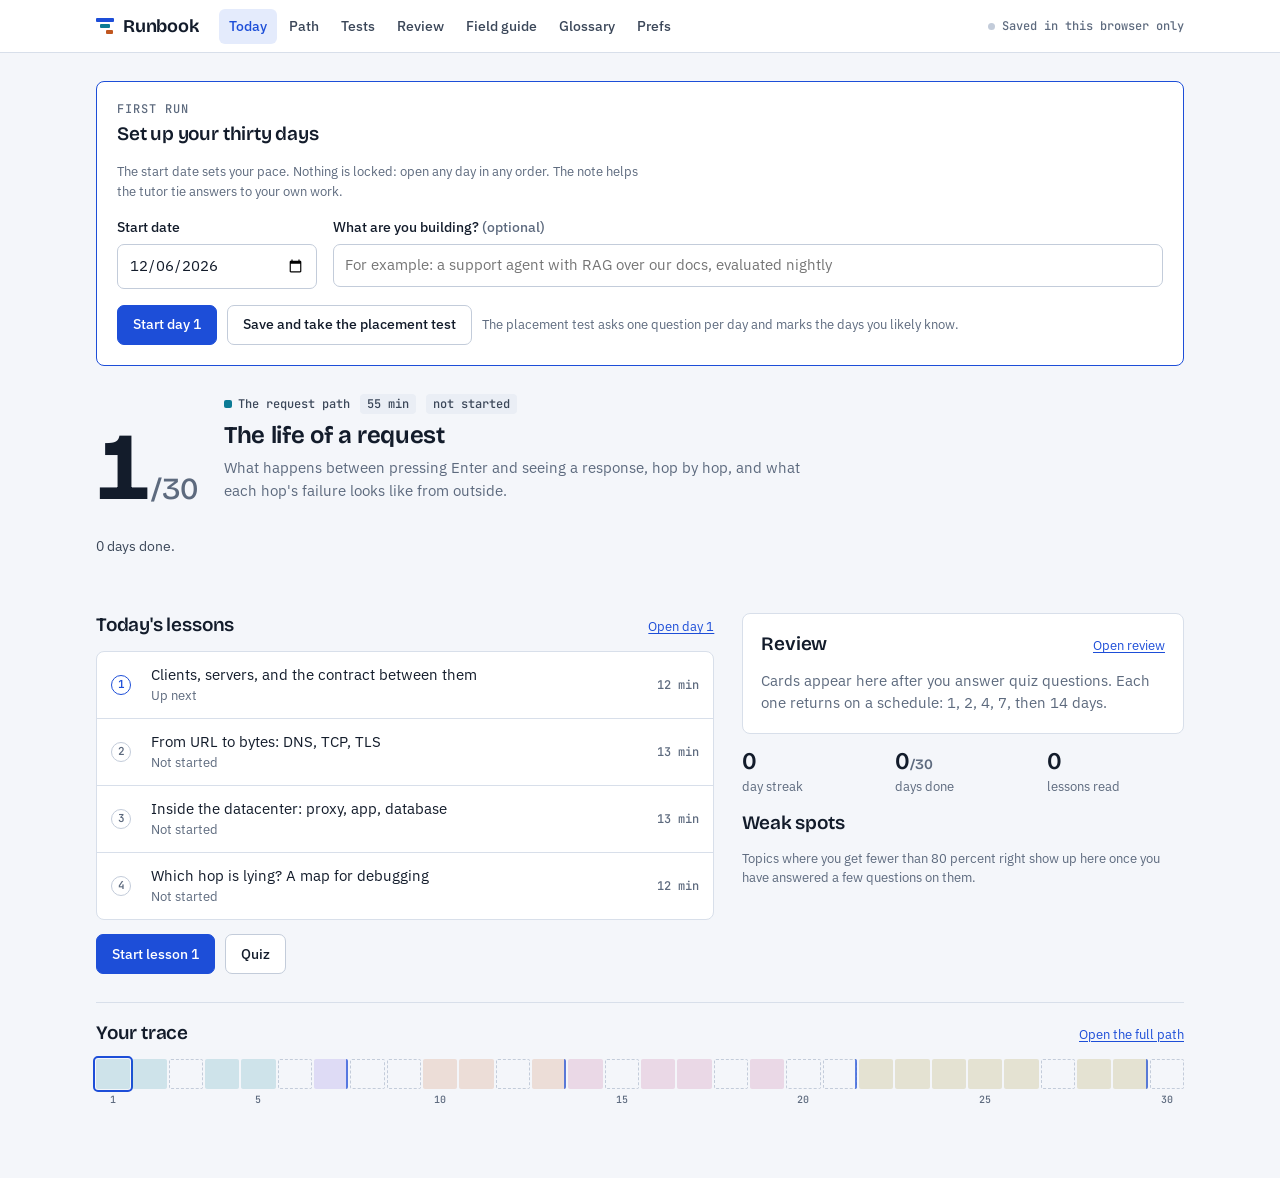
==== runbook/preview.html @ 79eb2787 "Add day content and app source in progress Day files written so far, the app shell source as it stan" ====
<!doctype html><html><head><meta charset=utf8><meta name=viewport content="width=device-width,initial-scale=1,viewport-fit=cover"><style>:root{color-scheme:light;padding-top:env(safe-area-inset-top,0px);padding-bottom:env(safe-area-inset-bottom,0px)}body{margin:0;font:14px system-ui,sans-serif}img{max-width:100%}[hidden]{display:none!important}</style></head><body><title>Thirty-Day Backend Runbook</title>
<meta name="claude:viewport-fit-sides" content="cover">
<link rel="stylesheet" href="https://fonts.googleapis.com/css2?family=Bricolage+Grotesque:opsz,wght@12..96,500..700&amp;family=IBM+Plex+Sans:ital,wght@0,400;0,500;0,600;1,400&amp;family=JetBrains+Mono:wght@400;500&amp;display=swap">
<style>
/* Layout: one calm reading column (about 65ch) inside a 1120px frame; the 30-day path is drawn as a trace waterfall on a 30-unit axis. */
:root {
  --bg: #f4f6fa;
  --surface: #ffffff;
  --sunk: #eaeef5;
  --ink: #131c2b;
  --ink-2: #3b4759;
  --muted: #5d6a7e;
  --line: #d8dfea;
  --line-2: #c3ccda;
  --accent: #1d4ed8;
  --accent-ink: #ffffff;
  --accent-soft: #e4ebfc;
  --code-bg: #eef2f8;
  --ok: #17784a;
  --ok-soft: #e1f3e9;
  --bad: #b8322a;
  --bad-soft: #fbe7e5;
  --warn: #9a5b00;
  --warn-soft: #fbf0dc;
  --p1: #0c7b95;
  --p2: #6a4fd6;
  --p3: #c0561f;
  --p4: #b23c7c;
  --p5: #8f7400;
  --p6: #4a5970;
  --shadow: 0 1px 2px rgba(19, 28, 43, .06), 0 4px 16px rgba(19, 28, 43, .06);
  --f-display: "Bricolage Grotesque", "Avenir Next", "Segoe UI", system-ui, sans-serif;
  --f-text: "IBM Plex Sans", "Segoe UI", system-ui, -apple-system, sans-serif;
  --f-mono: "JetBrains Mono", ui-monospace, "SFMono-Regular", Menlo, Consolas, monospace;
  --s-xs: 12px; --s-sm: 13px; --s-ui: 15px; --s-read: 17px; --s-lg: 19px; --s-xl: 24px; --s-2xl: 32px; --s-3xl: 44px;
  --r: 8px;
  --measure: 66ch;
  --gut-l: max(16px, env(safe-area-inset-left, 0px));
  --gut-r: max(16px, env(safe-area-inset-right, 0px));
}
@media (prefers-color-scheme: dark) {
  :root:not([data-theme="light"]) {
    --bg: #0e1625; --surface: #152035; --sunk: #111b2d; --ink: #e2e8f2; --ink-2: #c3cddc; --muted: #8e9db4;
    --line: #263552; --line-2: #34466a; --accent: #7fa2ff; --accent-ink: #0b1322; --accent-soft: #1d2b4d;
    --code-bg: #101a2c; --ok: #4fca8b; --ok-soft: #133628; --bad: #ff8278; --bad-soft: #3d1c22; --warn: #e9b45c; --warn-soft: #3a2c14;
    --p1: #3fc1da; --p2: #a28fff; --p3: #f08b4e; --p4: #ea79b8; --p5: #d8b73e; --p6: #a9b7cc;
    --shadow: 0 1px 2px rgba(0, 0, 0, .3), 0 6px 20px rgba(0, 0, 0, .25);
    color-scheme: dark;
  }
}
:root[data-theme="dark"] {
  --bg: #0e1625; --surface: #152035; --sunk: #111b2d; --ink: #e2e8f2; --ink-2: #c3cddc; --muted: #8e9db4;
  --line: #263552; --line-2: #34466a; --accent: #7fa2ff; --accent-ink: #0b1322; --accent-soft: #1d2b4d;
  --code-bg: #101a2c; --ok: #4fca8b; --ok-soft: #133628; --bad: #ff8278; --bad-soft: #3d1c22; --warn: #e9b45c; --warn-soft: #3a2c14;
  --p1: #3fc1da; --p2: #a28fff; --p3: #f08b4e; --p4: #ea79b8; --p5: #d8b73e; --p6: #a9b7cc;
  --shadow: 0 1px 2px rgba(0, 0, 0, .3), 0 6px 20px rgba(0, 0, 0, .25);
  color-scheme: dark;
}

* { box-sizing: border-box; }
html { -webkit-text-size-adjust: 100%; }
body {
  background: var(--bg);
  color: var(--ink);
  font: 400 var(--s-ui)/1.5 var(--f-text);
  margin: 0;
  overflow-x: hidden;
}
body::before { content: ""; position: fixed; inset: 0 0 auto; height: env(safe-area-inset-top, 0px); z-index: 30; background: var(--surface); }
a { color: var(--accent); text-underline-offset: 2px; }
button, input, select, textarea { font: inherit; color: inherit; }
:focus-visible { outline: 2px solid var(--accent); outline-offset: 2px; border-radius: 3px; }
h1, h2, h3, h4 { text-wrap: balance; margin: 0; }
p { margin: 0; }
code, kbd, .mono { font-family: var(--f-mono); }
.sr-only { position: absolute; width: 1px; height: 1px; overflow: hidden; clip: rect(0 0 0 0); white-space: nowrap; }
.skip { position: absolute; left: -999px; top: 8px; z-index: 50; background: var(--surface); padding: 8px 12px; }
.skip:focus { left: 16px; }
@media (prefers-reduced-motion: reduce) { * { transition: none !important; animation: none !important; scroll-behavior: auto !important; } }

/* ---------- header ---------- */
.top { position: sticky; top: env(safe-area-inset-top, 0px); z-index: 20; background: var(--surface); border-bottom: 1px solid var(--line); }
.top-in { max-width: 1120px; margin: 0 auto; padding-left: var(--gut-l); padding-right: var(--gut-r); display: flex; align-items: center; gap: 20px; min-height: 52px; }
.brand { display: flex; align-items: center; gap: 9px; text-decoration: none; color: var(--ink); flex: none; }
.brand-name { font: 650 18px/1 var(--f-display); letter-spacing: -.01em; }
.brand-mark { display: grid; gap: 2px; width: 18px; }
.brand-mark i { display: block; height: 4px; border-radius: 1px; background: var(--accent); }
.brand-mark i:nth-child(1) { width: 100%; }
.brand-mark i:nth-child(2) { width: 60%; margin-left: 20%; background: var(--p1); }
.brand-mark i:nth-child(3) { width: 40%; margin-left: 55%; background: var(--p3); }
.nav { display: flex; gap: 2px; overflow-x: auto; scrollbar-width: none; flex: 1; min-width: 0; }
.nav::-webkit-scrollbar { display: none; }
.nav a { color: var(--ink-2); text-decoration: none; padding: 7px 10px; border-radius: 6px; white-space: nowrap; font-size: 14px; font-weight: 500; display: flex; align-items: center; gap: 6px; }
.nav a:hover { background: var(--sunk); color: var(--ink); }
.nav a[aria-current="page"] { color: var(--accent); background: var(--accent-soft); }
.nav-count { font: 500 11px/1 var(--f-mono); background: var(--accent); color: var(--accent-ink); border-radius: 9px; padding: 3px 6px; }
.sync-pill { display: flex; align-items: center; gap: 7px; font: 500 12px/1 var(--f-mono); color: var(--muted); text-decoration: none; white-space: nowrap; flex: none; }
.sync-dot { width: 7px; height: 7px; border-radius: 50%; background: var(--line-2); flex: none; }
.sync-pill[data-state="synced"] .sync-dot { background: var(--ok); }
.sync-pill[data-state="paused"] .sync-dot { background: var(--warn); }
.sync-pill[data-state="working"] .sync-dot { background: var(--accent); }
@media (max-width: 860px) {
  .top-in { flex-wrap: wrap; gap: 0 12px; padding-top: 8px; }
  .brand { order: 1; }
  .sync-pill { order: 2; margin-left: auto; }
  .nav { order: 3; flex-basis: 100%; margin: 4px -6px 0; padding-bottom: 6px; }
}
@media (max-width: 520px) { .sync-pill span:last-child { max-width: 150px; overflow: hidden; text-overflow: ellipsis; } }

/* ---------- page frame ---------- */
main { max-width: 1120px; margin: 0 auto; padding-left: var(--gut-l); padding-right: var(--gut-r); padding-block: 28px 72px; display: block; outline: none; }
.view { display: flex; flex-direction: column; gap: 28px; min-width: 0; }
.eyebrow { font: 500 var(--s-xs)/1.2 var(--f-mono); letter-spacing: .08em; text-transform: uppercase; color: var(--muted); }
.view-title { font: 650 var(--s-2xl)/1.1 var(--f-display); letter-spacing: -.02em; }
.view-head { display: flex; flex-direction: column; gap: 8px; }
.view-head .sub { color: var(--ink-2); max-width: var(--measure); font-size: var(--s-read); line-height: 1.55; }
.sec-title { font: 600 var(--s-lg)/1.25 var(--f-display); letter-spacing: -.01em; }
.sec { display: flex; flex-direction: column; gap: 14px; min-width: 0; }
.sec-head { display: flex; align-items: baseline; justify-content: space-between; gap: 12px; flex-wrap: wrap; }
.muted { color: var(--muted); }
.small { font-size: var(--s-sm); }
.num { font-variant-numeric: tabular-nums; }
.row { display: flex; gap: 10px; align-items: center; flex-wrap: wrap; }
.grid2 { display: grid; grid-template-columns: minmax(0, 1.4fr) minmax(0, 1fr); gap: 28px; align-items: start; }
@media (max-width: 900px) { .grid2 { grid-template-columns: minmax(0, 1fr); } }
.panel { background: var(--surface); border: 1px solid var(--line); border-radius: var(--r); padding: 18px; min-width: 0; }
.panel-tight { padding: 14px; }
.rule-top { border-top: 1px solid var(--line); padding-top: 18px; }
.kv { display: grid; grid-template-columns: auto 1fr; gap: 6px 14px; font-size: var(--s-sm); }
.kv dt { color: var(--muted); font-family: var(--f-mono); font-size: var(--s-xs); text-transform: uppercase; letter-spacing: .06em; padding-top: 2px; }
.kv dd { margin: 0; }

/* ---------- buttons, chips ---------- */
.btn { display: inline-flex; align-items: center; justify-content: center; gap: 8px; border: 1px solid var(--line-2); background: var(--surface); color: var(--ink); padding: 9px 15px; border-radius: 7px; font-weight: 500; font-size: 14px; line-height: 1.2; cursor: pointer; text-decoration: none; min-height: 40px; }
.btn:hover { border-color: var(--ink-2); }
.btn:disabled { opacity: .5; cursor: not-allowed; }
.btn-primary { background: var(--accent); border-color: var(--accent); color: var(--accent-ink); }
.btn-primary:hover { filter: brightness(1.08); border-color: var(--accent); }
.btn-quiet { border-color: transparent; background: transparent; color: var(--accent); padding-inline: 8px; }
.btn-quiet:hover { background: var(--accent-soft); border-color: transparent; }
.btn-danger { border-color: var(--bad); color: var(--bad); }
.btn-danger.solid { background: var(--bad); color: #fff; }
.btn-sm { min-height: 32px; padding: 5px 11px; font-size: 13px; }
.chip { display: inline-flex; align-items: center; gap: 6px; font: 500 var(--s-xs)/1 var(--f-mono); padding: 4px 7px; border-radius: 4px; background: var(--sunk); color: var(--ink-2); white-space: nowrap; }
.chip-ok { background: var(--ok-soft); color: var(--ok); }
.chip-bad { background: var(--bad-soft); color: var(--bad); }
.chip-warn { background: var(--warn-soft); color: var(--warn); }
.chip-accent { background: var(--accent-soft); color: var(--accent); }
.ptag { display: inline-flex; align-items: center; gap: 6px; font: 500 var(--s-xs)/1 var(--f-mono); color: var(--ink-2); white-space: nowrap; }
.ptag::before { content: ""; width: 8px; height: 8px; border-radius: 2px; background: var(--ph, var(--muted)); }
.dayid { font: 500 var(--s-sm)/1 var(--f-mono); color: var(--muted); }
.toggle-group { display: flex; flex-wrap: wrap; gap: 6px; }
.toggle-group button, .toggle-group label { border: 1px solid var(--line-2); background: var(--surface); border-radius: 6px; padding: 6px 10px; font-size: 13px; cursor: pointer; display: inline-flex; gap: 6px; align-items: center; }
.toggle-group [aria-pressed="true"], .toggle-group label:has(input:checked) { background: var(--accent-soft); border-color: var(--accent); color: var(--accent); }
.toggle-group input { accent-color: var(--accent); margin: 0; }

input[type="text"], input[type="search"], input[type="date"], textarea, select {
  background: var(--surface); border: 1px solid var(--line-2); border-radius: 7px; padding: 9px 11px; min-height: 40px; max-width: 100%;
}
textarea { width: 100%; min-height: 110px; resize: vertical; line-height: 1.5; }
.field { display: flex; flex-direction: column; gap: 6px; min-width: 0; }
.field label, .field .lbl { font-weight: 500; font-size: 14px; }
.field .hint { font-size: var(--s-sm); color: var(--muted); }

/* ---------- meters ---------- */
.meter { height: 6px; background: var(--sunk); border-radius: 3px; overflow: hidden; min-width: 60px; }
.meter > i { display: block; height: 100%; background: var(--accent); border-radius: 3px; }
.stat { display: flex; flex-direction: column; gap: 3px; min-width: 0; }
.stat b { font: 600 var(--s-xl)/1.1 var(--f-display); font-variant-numeric: tabular-nums; }
.stat span { font-size: var(--s-sm); color: var(--muted); }

/* ---------- trace waterfall ---------- */
.trace { background: var(--surface); border: 1px solid var(--line); border-radius: var(--r); overflow: hidden; }
.trace-head, .tr { display: grid; grid-template-columns: 52px minmax(0, 1fr) 76px minmax(260px, 46%); align-items: center; column-gap: 12px; padding: 0 14px; }
.trace-head { font: 500 var(--s-xs)/1 var(--f-mono); color: var(--muted); border-bottom: 1px solid var(--line); padding-block: 10px; letter-spacing: .04em; text-transform: uppercase; }
.axis { position: relative; height: 26px; }
.axis span { position: absolute; top: 0; transform: translateX(-50%); font: 500 11px/1 var(--f-mono); color: var(--muted); text-transform: none; letter-spacing: 0; }
.axis span.cp { top: 14px; color: var(--accent); }
.tr { text-decoration: none; color: inherit; min-height: 38px; border-bottom: 1px solid var(--line); position: relative; }
.tr:last-child { border-bottom: 0; }
a.tr:hover { background: var(--sunk); }
.tr.is-phase { background: var(--sunk); min-height: 34px; }
.tr.is-current { box-shadow: inset 3px 0 0 var(--accent); }
.tr .tid { font: 500 var(--s-sm)/1 var(--f-mono); color: var(--muted); }
.tr.is-phase .tid { color: var(--ph); }
.tr .tname { min-width: 0; overflow: hidden; text-overflow: ellipsis; white-space: nowrap; font-size: 14px; }
.tr.is-phase .tname { font-weight: 600; font-size: 13px; text-transform: uppercase; letter-spacing: .05em; color: var(--ink-2); }
.tr.is-missing .tname { color: var(--muted); }
.tr .tstat { font: 500 var(--s-xs)/1.2 var(--f-mono); color: var(--muted); text-align: right; font-variant-numeric: tabular-nums; }
.tr .tstat.done { color: var(--ok); }
.track { position: relative; height: 26px; }
.track .grid { position: absolute; inset: 0; background-image: linear-gradient(to right, var(--line) 1px, transparent 1px); background-size: calc(100% / 6) 100%; opacity: .7; }
.track .cpl { position: absolute; top: -8px; bottom: -8px; width: 0; border-left: 1px dashed var(--accent); opacity: .45; }
.span { position: absolute; top: 7px; height: 12px; border-radius: 2px; background: color-mix(in srgb, var(--ph) 22%, transparent); border: 1px solid color-mix(in srgb, var(--ph) 70%, transparent); overflow: hidden; min-width: 6px; }
.span > i { position: absolute; inset: 0 auto 0 0; background: var(--ph); }
.tr.is-phase .span { top: 9px; height: 8px; border-radius: 1px; }
.tr.is-missing .span { background: transparent; border-style: dashed; border-color: var(--line-2); }
.span-label { position: absolute; top: 6px; font: 500 11px/14px var(--f-mono); color: var(--muted); white-space: nowrap; padding-left: 6px; }
.tr .famil { font: 500 10px/1 var(--f-mono); color: var(--ok); margin-left: 6px; }
@media (max-width: 760px) {
  .trace-head, .tr { grid-template-columns: 38px minmax(0, 1fr) 112px; column-gap: 10px; padding: 0 12px; }
  .trace-head .th-stat, .tr .tstat { display: none; }
  .tr { min-height: 44px; }
  .tr .tname { white-space: normal; line-height: 1.25; display: -webkit-box; -webkit-line-clamp: 2; -webkit-box-orient: vertical; padding-block: 6px; }
  .span-label { display: none; }
  .axis span:not(.cp):not(.edge) { display: none; }
}
.trace-legend { display: flex; flex-wrap: wrap; gap: 8px 16px; font-size: var(--s-sm); color: var(--muted); }
.trace-legend .sw { display: inline-block; width: 18px; height: 8px; border-radius: 2px; vertical-align: middle; margin-right: 6px; }

/* compact strip on Today */
.strip { display: grid; grid-template-columns: repeat(30, minmax(0, 1fr)); gap: 2px; align-items: end; }
.strip a { position: relative; display: block; height: 30px; border-radius: 2px; background: color-mix(in srgb, var(--ph) 16%, transparent); overflow: hidden; }
.strip a > i { position: absolute; left: 0; right: 0; bottom: 0; background: var(--ph); }
.strip a.missing { background: transparent; outline: 1px dashed var(--line-2); outline-offset: -1px; }
.strip a.current { outline: 2px solid var(--accent); outline-offset: 1px; }
.strip a.cp-after::after { content: ""; position: absolute; right: 0; top: 0; bottom: 0; width: 2px; background: var(--accent); opacity: .7; }
.strip-scale { display: grid; grid-template-columns: repeat(30, minmax(0, 1fr)); gap: 2px; font: 500 10px/1 var(--f-mono); color: var(--muted); margin-top: 6px; }
.strip-scale span { text-align: center; }

/* ---------- today ---------- */
.today-hero { display: grid; grid-template-columns: auto minmax(0, 1fr); gap: 8px 26px; align-items: end; }
.daynum { font: 700 clamp(56px, 11vw, 96px)/.85 var(--f-display); letter-spacing: -.04em; font-variant-numeric: tabular-nums; }
.daynum small { font-size: .32em; letter-spacing: 0; color: var(--muted); font-weight: 500; margin-left: 4px; }
.today-hero .t-meta { display: flex; flex-direction: column; gap: 8px; min-width: 0; padding-bottom: 6px; }
.today-hero h1 { font: 650 var(--s-xl)/1.15 var(--f-display); letter-spacing: -.015em; }
@media (max-width: 560px) { .today-hero { grid-template-columns: minmax(0, 1fr); } }
.pace { display: flex; flex-wrap: wrap; gap: 8px 14px; align-items: center; font-size: 14px; color: var(--ink-2); }
.lesson-list { list-style: none; margin: 0; padding: 0; display: flex; flex-direction: column; border: 1px solid var(--line); border-radius: var(--r); background: var(--surface); overflow: hidden; }
.lesson-list li + li { border-top: 1px solid var(--line); }
.lesson-list a { display: grid; grid-template-columns: 28px minmax(0, 1fr) auto; gap: 12px; align-items: center; padding: 12px 14px; color: inherit; text-decoration: none; }
.lesson-list a:hover { background: var(--sunk); }
.lesson-list .tick { width: 20px; height: 20px; border-radius: 50%; border: 1.5px solid var(--line-2); display: grid; place-items: center; font: 600 11px/1 var(--f-mono); color: var(--muted); }
.lesson-list .done .tick { background: var(--ok); border-color: var(--ok); color: var(--surface); }
.lesson-list .next .tick { border-color: var(--accent); color: var(--accent); }
.lesson-list .lt { min-width: 0; }
.lesson-list .lt span { display: block; font-size: var(--s-sm); color: var(--muted); }
.lesson-list .lm { font: 500 var(--s-xs)/1 var(--f-mono); color: var(--muted); white-space: nowrap; }
.setup { border: 1px solid var(--accent); background: var(--surface); border-radius: var(--r); padding: 20px; display: flex; flex-direction: column; gap: 16px; }
.setup-grid { display: grid; grid-template-columns: 200px minmax(0, 1fr); gap: 16px; }
@media (max-width: 620px) { .setup-grid { grid-template-columns: minmax(0, 1fr); } }
.weak { list-style: none; margin: 0; padding: 0; display: flex; flex-direction: column; gap: 8px; }
.weak li { display: grid; grid-template-columns: minmax(0, 1fr) 60px auto; gap: 10px; align-items: center; font-size: 14px; }
.weak li .meter > i { background: var(--warn); }
.stats { display: grid; grid-template-columns: repeat(auto-fit, minmax(120px, 1fr)); gap: 16px; }

/* ---------- day ---------- */
.day-head { display: grid; grid-template-columns: auto minmax(0, 1fr); gap: 6px 22px; align-items: start; }
.day-head .daynum { font-size: clamp(48px, 9vw, 80px); color: var(--ph); }
.day-head h1 { font: 650 var(--s-2xl)/1.1 var(--f-display); letter-spacing: -.02em; }
.day-head .tagline { font-size: var(--s-lg); color: var(--ink-2); max-width: var(--measure); line-height: 1.45; }
@media (max-width: 560px) { .day-head { grid-template-columns: minmax(0, 1fr); } .day-head h1 { font-size: 26px; } }
.why { font-size: var(--s-read); line-height: 1.65; max-width: var(--measure); color: var(--ink); }
.objectives { margin: 0; padding-left: 20px; display: flex; flex-direction: column; gap: 6px; max-width: var(--measure); }
.objectives li::marker { color: var(--muted); font-family: var(--f-mono); font-size: 13px; }
.entry-row { display: grid; grid-template-columns: repeat(auto-fit, minmax(220px, 1fr)); gap: 12px; }
.entry { display: flex; flex-direction: column; gap: 8px; padding: 16px; border: 1px solid var(--line); border-radius: var(--r); background: var(--surface); color: inherit; text-decoration: none; min-width: 0; }
a.entry:hover { border-color: var(--accent); }
.entry .et { font: 600 16px/1.25 var(--f-display); }
.entry .em { font-size: var(--s-sm); color: var(--muted); }
.apply-steps { margin: 0; padding-left: 22px; display: flex; flex-direction: column; gap: 8px; max-width: var(--measure); line-height: 1.55; }
.missing-day { border: 1px dashed var(--line-2); border-radius: var(--r); padding: 22px; display: flex; flex-direction: column; gap: 14px; background: repeating-linear-gradient(135deg, transparent 0 10px, color-mix(in srgb, var(--line) 35%, transparent) 10px 11px); }
.missing-day ol { margin: 0; padding-left: 22px; display: flex; flex-direction: column; gap: 8px; }
.missing-day ol span { display: block; color: var(--muted); font-size: var(--s-sm); }

/* field guide rows (shared by day and guide view) */
.fg { display: flex; flex-direction: column; border: 1px solid var(--line); border-radius: var(--r); background: var(--surface); overflow: hidden; }
.fg details + details { border-top: 1px solid var(--line); }
.fg summary { list-style: none; cursor: pointer; display: grid; grid-template-columns: 14px minmax(0, 1fr) auto; gap: 10px; padding: 12px 14px; align-items: start; }
.fg summary::-webkit-details-marker { display: none; }
.fg summary::before { content: ""; width: 7px; height: 7px; margin-top: 7px; border-right: 1.5px solid var(--muted); border-bottom: 1.5px solid var(--muted); transform: rotate(-45deg); transition: transform .15s; }
.fg details[open] summary::before { transform: rotate(45deg); }
.fg summary:hover { background: var(--sunk); }
.fg .sym { font-family: var(--f-mono); font-size: 14px; line-height: 1.45; min-width: 0; overflow-wrap: anywhere; }
.fg .body { padding: 2px 14px 16px 38px; display: grid; grid-template-columns: 110px minmax(0, 1fr); gap: 10px 16px; font-size: 14.5px; line-height: 1.55; }
.fg .body dt { font: 500 var(--s-xs)/1.6 var(--f-mono); text-transform: uppercase; letter-spacing: .06em; color: var(--muted); }
.fg .body dd { margin: 0; min-width: 0; }
.fg .body ul { margin: 0; padding-left: 18px; }
.fg .body .fix { color: var(--ink); }
@media (max-width: 600px) { .fg .body { grid-template-columns: minmax(0, 1fr); padding-left: 14px; gap: 2px 0; } .fg .body dd { margin-bottom: 8px; } }
.gloss { display: grid; grid-template-columns: minmax(0, 1fr); gap: 0; border-top: 1px solid var(--line); }
.gloss > div { display: grid; grid-template-columns: 200px minmax(0, 1fr) auto; gap: 14px; padding: 12px 0; border-bottom: 1px solid var(--line); align-items: baseline; }
.gloss dt { font-weight: 600; }
.gloss dd { margin: 0; color: var(--ink-2); line-height: 1.55; max-width: var(--measure); }
@media (max-width: 640px) { .gloss > div { grid-template-columns: minmax(0, 1fr) auto; } .gloss dd { grid-column: 1 / -1; } }
.searchbar { display: flex; gap: 10px; flex-wrap: wrap; align-items: center; }
.searchbar input[type="search"] { flex: 1 1 260px; min-width: 0; }
.loadnote { font: 500 var(--s-xs)/1.3 var(--f-mono); color: var(--muted); }

/* ---------- lesson reader ---------- */
.reader { display: grid; grid-template-columns: minmax(0, 1fr) 300px; gap: 40px; align-items: start; }
@media (max-width: 1020px) { .reader { grid-template-columns: minmax(0, 1fr); } }
.reader aside { position: sticky; top: calc(env(safe-area-inset-top, 0px) + 72px); display: flex; flex-direction: column; gap: 18px; max-height: calc(100vh - 96px); overflow: auto; }
@media (max-width: 1020px) { .reader aside { position: static; max-height: none; overflow: visible; } }
.article { max-width: var(--measure); display: flex; flex-direction: column; gap: 20px; min-width: 0; font-size: var(--s-read); line-height: 1.65; }
.article h1 { font: 650 var(--s-2xl)/1.12 var(--f-display); letter-spacing: -.02em; }
.article h2 { font: 600 var(--s-lg)/1.3 var(--f-display); margin-top: 10px; }
.article code, .inline code, .q code, .fg code, .gloss code, .tutor-msg code { font-size: .86em; background: var(--code-bg); border: 1px solid var(--line); padding: .05em .3em; border-radius: 4px; overflow-wrap: anywhere; }
.article strong { font-weight: 600; }
.article ul, .article ol { margin: 0; padding-left: 24px; display: flex; flex-direction: column; gap: 6px; }
.article ol li::marker { font-family: var(--f-mono); font-size: .82em; color: var(--muted); }
.blk { min-width: 0; }
.blk-cap { font: 500 var(--s-xs)/1.3 var(--f-mono); text-transform: uppercase; letter-spacing: .07em; color: var(--muted); margin-bottom: 8px; }
.analogy { border-left: 0; padding: 14px 16px; background: var(--sunk); border-radius: var(--r); font-size: 16px; }
.analogy .blk-cap { margin-bottom: 4px; }

/* compare */
.table-wrap { overflow-x: auto; border: 1px solid var(--line); border-radius: var(--r); background: var(--surface); -webkit-overflow-scrolling: touch; }
table.cmp { border-collapse: separate; border-spacing: 0; width: 100%; font-size: 14.5px; line-height: 1.45; min-width: 560px; }
table.cmp th, table.cmp td { text-align: left; vertical-align: top; padding: 10px 12px; border-bottom: 1px solid var(--line); }
table.cmp tr:last-child td { border-bottom: 0; }
table.cmp thead th { font: 600 13px/1.3 var(--f-text); background: var(--sunk); color: var(--ink); }
table.cmp tbody th { font-weight: 600; color: var(--ink); font-size: 13.5px; }
table.cmp th:first-child, table.cmp td:first-child { position: sticky; left: 0; background: var(--surface); z-index: 1; border-right: 1px solid var(--line); min-width: 120px; max-width: 170px; }
table.cmp thead th:first-child { background: var(--sunk); }
.verdict { font-size: 15px; margin-top: 10px; color: var(--ink-2); }
.verdict b { font: 500 var(--s-xs)/1 var(--f-mono); text-transform: uppercase; letter-spacing: .07em; color: var(--accent); margin-right: 8px; }

/* tradeoff */
.tradeoff-opts { display: grid; grid-template-columns: repeat(auto-fit, minmax(210px, 1fr)); gap: 12px; }
.topt { border: 1px solid var(--line); border-radius: var(--r); background: var(--surface); padding: 14px; display: flex; flex-direction: column; gap: 10px; font-size: 14.5px; line-height: 1.5; min-width: 0; }
.topt h3 { font: 600 16px/1.25 var(--f-display); }
.topt ul { list-style: none; padding: 0; margin: 0; gap: 4px; display: flex; flex-direction: column; }
.topt li { display: grid; grid-template-columns: 16px minmax(0, 1fr); gap: 4px; }
.topt .gain li::before { content: "+"; color: var(--ok); font: 600 14px/1.5 var(--f-mono); }
.topt .cost li::before { content: "\2212"; color: var(--bad); font: 600 14px/1.5 var(--f-mono); }
.topt .lbl { font: 500 11px/1 var(--f-mono); text-transform: uppercase; letter-spacing: .07em; color: var(--muted); }
.topt .choose { border-top: 1px solid var(--line); padding-top: 10px; color: var(--ink); }

/* flow */
.flow { border: 1px solid var(--line); border-radius: var(--r); background: var(--surface); padding: 14px; display: flex; flex-direction: column; gap: 12px; }
.flow-head { display: flex; justify-content: space-between; align-items: center; gap: 10px; flex-wrap: wrap; }
.flow-head h3 { font: 600 16px/1.3 var(--f-display); }
.flow-steps { list-style: none; margin: 0; padding: 0; display: flex; flex-direction: column; position: relative; }
.flow-steps::before { content: ""; position: absolute; left: 13px; top: 14px; bottom: 14px; border-left: 1.5px solid var(--line-2); }
.flow-steps button { all: unset; box-sizing: border-box; display: grid; grid-template-columns: 28px 92px minmax(0, 1fr) auto; gap: 10px; align-items: center; width: 100%; padding: 7px 8px 7px 0; cursor: pointer; border-radius: 6px; font-size: 15px; line-height: 1.4; }
.flow-steps button:hover { background: var(--sunk); }
.flow-steps button:focus-visible { outline: 2px solid var(--accent); }
.flow-steps .n { width: 27px; height: 27px; border-radius: 50%; display: grid; place-items: center; background: var(--surface); border: 1.5px solid var(--line-2); font: 500 12px/1 var(--f-mono); color: var(--muted); position: relative; }
.flow-steps .actor { font: 500 12.5px/1.2 var(--f-mono); color: var(--ink-2); overflow-wrap: anywhere; }
.flow-steps .fmark { font: 500 10.5px/1 var(--f-mono); color: var(--bad); text-transform: uppercase; letter-spacing: .05em; }
.flow-steps button[aria-current="step"] .n { background: var(--accent); border-color: var(--accent); color: var(--accent-ink); }
.flow-steps button[aria-current="step"] { background: var(--accent-soft); }
.flow-detail { display: grid; grid-template-columns: minmax(0, 1fr) minmax(0, 1fr); gap: 10px; font-size: 15px; line-height: 1.55; }
.flow-detail > div { padding: 12px 14px; border-radius: 6px; min-width: 0; }
.flow-detail .fd { background: var(--sunk); }
.flow-detail .ff { background: var(--bad-soft); border: 1px dashed color-mix(in srgb, var(--bad) 60%, transparent); }
.flow-detail .ff .blk-cap { color: var(--bad); }
.flow-detail .ff.none { background: transparent; border-color: var(--line-2); color: var(--muted); }
.flow-detail .ff.none .blk-cap { color: var(--muted); }
@media (max-width: 600px) {
  .flow-steps button { grid-template-columns: 28px minmax(0, 1fr) auto; grid-template-areas: "n a m" "n l l"; row-gap: 2px; }
  .flow-steps .n { grid-area: n; align-self: start; }
  .flow-steps .actor { grid-area: a; }
  .flow-steps .lab { grid-area: l; }
  .flow-steps .fmark { grid-area: m; }
  .flow-detail { grid-template-columns: minmax(0, 1fr); }
}

/* layers */
.layers { border: 1px solid var(--line); border-radius: var(--r); background: var(--surface); padding: 14px; display: flex; flex-direction: column; gap: 10px; }
.layers h3 { font: 600 16px/1.3 var(--f-display); }
.layer-stack { display: flex; flex-direction: column; gap: 4px; }
.layer { display: grid; grid-template-columns: 170px minmax(0, 1fr); gap: 4px 16px; padding: 11px 14px; border: 1px solid var(--line); background: var(--sunk); border-radius: 4px; font-size: 14.5px; line-height: 1.5; }
.layer:first-child { border-radius: 8px 8px 4px 4px; }
.layer:last-child { border-radius: 4px 4px 8px 8px; }
.layer .ln { font: 600 14px/1.4 var(--f-text); }
.layer .lb { grid-column: 2; color: var(--bad); font-size: 14px; }
.layer .lb b { font: 500 10.5px/1 var(--f-mono); text-transform: uppercase; letter-spacing: .06em; margin-right: 6px; }
@media (max-width: 600px) { .layer { grid-template-columns: minmax(0, 1fr); } .layer .lb { grid-column: 1; } }

/* code */
.code { border: 1px solid var(--line); border-radius: var(--r); background: var(--code-bg); overflow: hidden; min-width: 0; }
.code-head { display: flex; gap: 10px; align-items: center; justify-content: space-between; padding: 7px 12px; border-bottom: 1px solid var(--line); background: var(--surface); }
.code-head .ct { font-size: 13px; font-weight: 500; color: var(--ink-2); min-width: 0; overflow: hidden; text-overflow: ellipsis; white-space: nowrap; }
.code-head .cl { font: 500 11px/1 var(--f-mono); text-transform: uppercase; letter-spacing: .08em; color: var(--muted); border: 1px solid var(--line-2); border-radius: 3px; padding: 3px 5px; flex: none; }
.code pre { margin: 0; padding: 10px 0; overflow-x: auto; font: 400 13px/1.6 var(--f-mono); tab-size: 4; }
.code pre code { background: none; border: 0; padding: 0; font-size: inherit; display: block; min-width: max-content; }
.code .ln { display: block; padding: 0 14px 0 0; white-space: pre; }
.code .ln::before { content: attr(data-n); display: inline-block; width: 34px; padding-right: 12px; text-align: right; color: var(--muted); opacity: .6; user-select: none; }
.code .ln.cm { color: var(--muted); }
.code .ln.add { background: color-mix(in srgb, var(--ok) 12%, transparent); }
.code .ln.del { background: color-mix(in srgb, var(--bad) 12%, transparent); }
.code .ln.hd { font-weight: 500; color: var(--ink); }
.code .ln.er { color: var(--bad); }
.code-notes { list-style: none; margin: 0; padding: 10px 14px 12px; border-top: 1px solid var(--line); background: var(--surface); display: flex; flex-direction: column; gap: 6px; font-size: 14.5px; line-height: 1.5; counter-reset: note; }
.code-notes li { display: grid; grid-template-columns: 22px minmax(0, 1fr); gap: 6px; }
.code-notes li::before { counter-increment: note; content: counter(note); font: 500 11px/1 var(--f-mono); color: var(--accent); border: 1px solid var(--accent); border-radius: 50%; width: 18px; height: 18px; display: grid; place-items: center; margin-top: 2px; }

/* callouts: label + form */
.callout { padding: 14px 16px; border-radius: var(--r); font-size: 16px; line-height: 1.6; display: flex; flex-direction: column; gap: 6px; }
.callout .co-lbl { font: 500 11px/1 var(--f-mono); text-transform: uppercase; letter-spacing: .09em; }
.callout .co-title { font-weight: 600; font-size: 16px; }
.callout.insight { background: var(--accent-soft); }
.callout.insight .co-lbl { color: var(--accent); }
.callout.pitfall { background: var(--warn-soft); border-top: 3px solid var(--warn); border-radius: 2px 2px var(--r) var(--r); }
.callout.pitfall .co-lbl { color: var(--warn); }
.callout.debug { background: var(--surface); border: 1px solid var(--line-2); padding-top: 0; overflow: hidden; }
.callout.debug .co-lbl { margin: 0 -16px 6px; padding: 7px 16px; background: var(--ink); color: var(--bg); }
.callout.rule { border-top: 2px solid var(--ink); border-bottom: 2px solid var(--ink); border-radius: 0; padding-inline: 2px; }
.callout.rule .co-lbl { color: var(--ink-2); }
.callout.ai { border: 1.5px dashed var(--p5); background: color-mix(in srgb, var(--p5) 7%, transparent); }
.callout.ai .co-lbl { color: var(--p5); }

/* check & reveal */
.inline-q { border: 1px solid var(--line); border-radius: var(--r); padding: 16px; background: var(--surface); display: flex; flex-direction: column; gap: 12px; font-size: 16px; }
.inline-q .q { font-weight: 500; line-height: 1.5; }
.opts { display: flex; flex-direction: column; gap: 8px; }
.opt { all: unset; box-sizing: border-box; display: grid; grid-template-columns: 26px minmax(0, 1fr); gap: 10px; align-items: start; padding: 10px 12px; border: 1px solid var(--line-2); border-radius: 7px; cursor: pointer; font-size: 15.5px; line-height: 1.45; background: var(--surface); width: 100%; }
.opt:hover { border-color: var(--ink-2); }
.opt:focus-visible { outline: 2px solid var(--accent); outline-offset: 1px; }
.opt .k { width: 22px; height: 22px; border-radius: 5px; border: 1px solid var(--line-2); display: grid; place-items: center; font: 500 12px/1 var(--f-mono); color: var(--muted); margin-top: 1px; }
.opt.sel { border-color: var(--accent); background: var(--accent-soft); }
.opt.sel .k { background: var(--accent); border-color: var(--accent); color: var(--accent-ink); }
.opt.right { border-color: var(--ok); background: var(--ok-soft); }
.opt.right .k { background: var(--ok); border-color: var(--ok); color: var(--surface); }
.opt.wrong { border-color: var(--bad); background: var(--bad-soft); }
.opt.wrong .k { background: var(--bad); border-color: var(--bad); color: var(--surface); }
.opt.missed { border-style: dashed; border-color: var(--ok); }
.opt.dim { opacity: .55; }
.opt[aria-disabled="true"] { cursor: default; }
.opt .why { grid-column: 2; font-size: 14px; color: var(--ink-2); }
.opt .tag { grid-column: 2; font: 500 11px/1 var(--f-mono); text-transform: uppercase; letter-spacing: .06em; }
.opt.right .tag { color: var(--ok); }
.opt.wrong .tag, .opt.missed .tag { color: var(--bad); }
.opt.missed .tag { color: var(--ok); }
.fb { border-radius: 7px; padding: 12px 14px; font-size: 15px; line-height: 1.55; display: flex; flex-direction: column; gap: 6px; }
.fb.ok { background: var(--ok-soft); }
.fb.bad { background: var(--bad-soft); }
.fb .fb-h { font: 600 14px/1.2 var(--f-text); display: flex; gap: 8px; align-items: center; }
.fb.ok .fb-h { color: var(--ok); }
.fb.bad .fb-h { color: var(--bad); }
.mark { display: inline-grid; place-items: center; width: 18px; height: 18px; border-radius: 50%; font: 700 11px/1 var(--f-mono); color: var(--surface); }
.fb.ok .mark { background: var(--ok); }
.fb.bad .mark { background: var(--bad); }
.reveal { border: 1px dashed var(--line-2); border-radius: var(--r); padding: 16px; display: flex; flex-direction: column; gap: 12px; font-size: 16px; }
.reveal .ans { background: var(--sunk); padding: 12px 14px; border-radius: 6px; }

/* lesson footer & aside */
.lesson-foot { border-top: 1px solid var(--line); padding-top: 20px; display: flex; flex-direction: column; gap: 14px; }
.pager { display: flex; justify-content: space-between; gap: 10px; flex-wrap: wrap; }
.pager a { display: flex; flex-direction: column; gap: 2px; text-decoration: none; padding: 8px 0; max-width: 48%; min-width: 0; }
.pager a span { font: 500 var(--s-xs)/1 var(--f-mono); color: var(--muted); text-transform: uppercase; letter-spacing: .06em; }
.pager a b { font-weight: 500; font-size: 15px; }
.pager a.nx { text-align: right; margin-left: auto; }
.outline { list-style: none; margin: 0; padding: 0; display: flex; flex-direction: column; gap: 2px; font-size: 14px; }
.outline a { display: grid; grid-template-columns: 18px minmax(0, 1fr); gap: 8px; padding: 6px 8px; border-radius: 5px; color: var(--ink-2); text-decoration: none; line-height: 1.35; }
.outline a:hover { background: var(--sunk); }
.outline a[aria-current="page"] { background: var(--accent-soft); color: var(--accent); font-weight: 500; }
.outline .o-tick { font: 500 11px/1.35 var(--f-mono); color: var(--muted); }
.outline .done .o-tick { color: var(--ok); }

/* tutor */
html:not(.has-tutor) .tutor-only { display: none !important; }
.tutor { border: 1px solid var(--line); border-radius: var(--r); background: var(--surface); padding: 14px; display: flex; flex-direction: column; gap: 10px; }
.tutor h3 { font: 600 15px/1.3 var(--f-display); }
.tutor .quick { display: flex; flex-wrap: wrap; gap: 6px; }
.tutor .quick button { border: 1px solid var(--line-2); background: var(--surface); border-radius: 14px; padding: 5px 10px; font-size: 12.5px; cursor: pointer; text-align: left; }
.tutor .quick button:hover { border-color: var(--accent); color: var(--accent); }
.tutor form { display: flex; gap: 6px; }
.tutor form input { flex: 1; min-width: 0; }
.tutor-log { display: flex; flex-direction: column; gap: 10px; font-size: 14.5px; line-height: 1.55; max-height: 460px; overflow: auto; }
.tutor-log:empty { display: none; }
.tutor-msg { display: flex; flex-direction: column; gap: 6px; }
.tutor-msg.me { align-self: flex-end; background: var(--accent-soft); padding: 8px 11px; border-radius: 10px 10px 2px 10px; max-width: 92%; }
.tutor-msg.ai { padding-left: 10px; border-left: 2px solid var(--line-2); }
.tutor-msg ul { margin: 0; padding-left: 18px; }
.tutor-note { font-size: 12.5px; color: var(--muted); }

/* ---------- quiz ---------- */
.quiz { display: flex; flex-direction: column; gap: 20px; max-width: 760px; }
.qprog { display: flex; align-items: center; gap: 12px; font: 500 var(--s-xs)/1 var(--f-mono); color: var(--muted); }
.qprog .meter { flex: 1; }
.qcard { display: flex; flex-direction: column; gap: 16px; }
.qmeta { display: flex; gap: 8px; flex-wrap: wrap; align-items: center; }
.qcontext { font-size: 16px; line-height: 1.6; color: var(--ink-2); max-width: var(--measure); padding-left: 14px; border-left: 2px solid var(--line-2); }
.q { font: 500 var(--s-lg)/1.45 var(--f-text); max-width: var(--measure); }
.qactions { display: flex; gap: 10px; flex-wrap: wrap; align-items: center; }
.kbd-hint { font-size: 12px; color: var(--muted); }
.kbd-hint kbd { font-size: 11px; border: 1px solid var(--line-2); border-bottom-width: 2px; border-radius: 3px; padding: 1px 4px; }
.order-list { list-style: none; margin: 0; padding: 0; display: flex; flex-direction: column; gap: 6px; }
.order-list li { display: grid; grid-template-columns: 26px minmax(0, 1fr) auto; gap: 10px; align-items: center; padding: 8px 8px 8px 12px; border: 1px solid var(--line-2); border-radius: 7px; background: var(--surface); font-size: 15.5px; line-height: 1.4; }
.order-list li.right { border-color: var(--ok); background: var(--ok-soft); }
.order-list li.wrong { border-color: var(--bad); background: var(--bad-soft); }
.order-list .pos { font: 500 12px/1 var(--f-mono); color: var(--muted); }
.order-list .mv { display: flex; gap: 4px; }
.order-list .mv button { width: 36px; height: 36px; border: 1px solid var(--line-2); background: var(--surface); border-radius: 6px; cursor: pointer; display: grid; place-items: center; font: 500 13px/1 var(--f-mono); }
.order-list .mv button:disabled { opacity: .35; cursor: default; }
.order-list li.flash { outline: 2px solid var(--accent); }
.match-list { display: flex; flex-direction: column; gap: 10px; }
.match-row { display: grid; grid-template-columns: minmax(0, 1fr) minmax(0, 1.3fr); gap: 10px; align-items: center; padding: 10px 12px; border: 1px solid var(--line-2); border-radius: 7px; background: var(--surface); }
.match-row .ml { font-weight: 500; font-size: 15px; line-height: 1.4; }
.match-row select { width: 100%; font-size: 14px; }
.match-row.right { border-color: var(--ok); background: var(--ok-soft); }
.match-row.wrong { border-color: var(--bad); background: var(--bad-soft); }
.match-row .mfix { grid-column: 1 / -1; font-size: 13.5px; color: var(--ok); }
@media (max-width: 600px) { .match-row { grid-template-columns: minmax(0, 1fr); } }
.rubric { list-style: none; margin: 0; padding: 0; display: flex; flex-direction: column; gap: 6px; }
.rubric label { display: grid; grid-template-columns: 22px minmax(0, 1fr); gap: 8px; align-items: start; padding: 8px 10px; border: 1px solid var(--line); border-radius: 6px; cursor: pointer; font-size: 15px; line-height: 1.45; }
.rubric input { width: 18px; height: 18px; margin: 2px 0 0; accent-color: var(--ok); }
.rubric label:has(input:checked) { border-color: var(--ok); background: var(--ok-soft); }
.model-ans { background: var(--sunk); padding: 12px 14px; border-radius: 6px; font-size: 15.5px; line-height: 1.6; }
.results { display: flex; flex-direction: column; gap: 22px; }
.score-big { font: 700 64px/1 var(--f-display); letter-spacing: -.03em; font-variant-numeric: tabular-nums; }
.score-big small { font-size: 20px; color: var(--muted); font-weight: 500; letter-spacing: 0; margin-left: 6px; }
.breakdown { display: grid; grid-template-columns: repeat(auto-fit, minmax(200px, 1fr)); gap: 18px; }
.bk-rows { display: flex; flex-direction: column; gap: 8px; }
.bk-row { display: grid; grid-template-columns: minmax(0, 1fr) 70px 48px; gap: 10px; align-items: center; font-size: 14px; }
.bk-row .num { text-align: right; font-family: var(--f-mono); font-size: 12.5px; color: var(--ink-2); }
.missed { list-style: none; margin: 0; padding: 0; display: flex; flex-direction: column; gap: 10px; }
.missed li { border: 1px solid var(--line); border-radius: var(--r); padding: 14px; background: var(--surface); display: flex; flex-direction: column; gap: 6px; font-size: 15px; line-height: 1.5; }
.missed .mq { font-weight: 500; }
.missed .ma { color: var(--ok); font-size: 14px; }

/* drills */
.drill { display: flex; flex-direction: column; gap: 18px; max-width: 800px; }
.brief { font-size: var(--s-read); line-height: 1.65; max-width: var(--measure); }
.evidence { display: flex; flex-direction: column; gap: 12px; }
.ev-item { display: flex; flex-direction: column; gap: 8px; padding-left: 14px; border-left: 2px solid var(--p1); }
.ev-item .blk-cap { margin: 0; }
.step-log { list-style: none; margin: 0; padding: 0; display: flex; flex-direction: column; gap: 12px; }
.step-log li { display: flex; flex-direction: column; gap: 6px; font-size: 15px; line-height: 1.55; }
.step-log .sq { color: var(--muted); font-size: 14px; }
.debrief { background: var(--surface); border: 1px solid var(--line); border-top: 3px solid var(--ink); border-radius: 2px 2px var(--r) var(--r); padding: 16px; display: flex; flex-direction: column; gap: 8px; font-size: 16px; line-height: 1.6; }

/* tests hub */
.test-table { width: 100%; border-collapse: collapse; font-size: 14px; min-width: 520px; }
.test-table th, .test-table td { text-align: left; padding: 10px 12px; border-bottom: 1px solid var(--line); vertical-align: middle; }
.test-table th { font: 500 var(--s-xs)/1 var(--f-mono); text-transform: uppercase; letter-spacing: .06em; color: var(--muted); background: var(--sunk); }
.test-table td.num { font-family: var(--f-mono); font-size: 13px; }
.test-table tr:last-child td { border-bottom: 0; }
.test-table a { text-decoration: none; }
.cards3 { display: grid; grid-template-columns: repeat(auto-fit, minmax(240px, 1fr)); gap: 12px; }
.confirm-box { border: 1px solid var(--bad); border-radius: var(--r); padding: 14px; display: flex; flex-direction: column; gap: 10px; background: var(--bad-soft); }
.empty { padding: 22px; border: 1px dashed var(--line-2); border-radius: var(--r); color: var(--ink-2); display: flex; flex-direction: column; gap: 10px; align-items: flex-start; }
.notice { font-size: 14px; padding: 10px 12px; border-radius: 6px; background: var(--warn-soft); color: var(--ink); }
.phase-res { display: flex; flex-direction: column; gap: 8px; }

</style>
<a class="skip" href="#main">Skip to content</a>
<header class="top">
  <div class="top-in">
    <a class="brand" href="#today" aria-label="Thirty-Day Backend Runbook, today">
      <span class="brand-mark" aria-hidden="true"><i></i><i></i><i></i></span>
      <span class="brand-name">Runbook</span>
    </a>
    <nav class="nav" aria-label="Sections">
      <a href="#today" data-nav="today">Today</a>
      <a href="#path" data-nav="path">Path</a>
      <a href="#tests" data-nav="tests">Tests</a>
      <a href="#review" data-nav="review">Review<span class="nav-count" id="nav-due" hidden></span></a>
      <a href="#guide" data-nav="guide">Field guide</a>
      <a href="#glossary" data-nav="glossary">Glossary</a>
      <a href="#prefs" data-nav="prefs">Prefs</a>
    </nav>
    <a class="sync-pill" href="#prefs" id="sync-pill" title="Where your progress is saved"><span class="sync-dot"></span><span id="sync-text">Saved in this browser only</span></a>
  </div>
</header>
<main id="main" tabindex="-1"></main>
<div class="sr-only" aria-live="polite" id="live"></div>
<script type="application/json" id="curriculum">{"title":"Thirty-Day Backend Runbook","built":"2026-11-25T15:32:04.467Z","dev":true,"phases":[{"id":"p1","name":"The request path","from":1,"to":5,"blurb":"Follow one request from the browser to the database and back."},{"id":"p2","name":"Seeing and debugging","from":6,"to":7,"blurb":"A method for finding faults, and the signals that make it possible."},{"id":"p3","name":"Data and speed","from":8,"to":13,"blurb":"How state is stored, kept correct, and served fast."},{"id":"p4","name":"Trust, scale, ship","from":14,"to":21,"blurb":"Tests, security, queues, failure, design, and getting code to production."},{"id":"p5","name":"AI systems","from":22,"to":29,"blurb":"Models, LLM backends, retrieval, agents, evals, RL, and training infrastructure."},{"id":"p6","name":"Capstone","from":30,"to":30,"blurb":"Cross-domain incidents and the final exam."}],"checkpoints":[{"id":"c1","afterDay":7,"title":"Checkpoint 1","covers":"Days 1 to 7","from":1,"to":7,"count":20},{"id":"c2","afterDay":13,"title":"Checkpoint 2","covers":"Days 8 to 13","from":8,"to":13,"count":20},{"id":"c3","afterDay":21,"title":"Checkpoint 3","covers":"Days 14 to 21","from":14,"to":21,"count":20},{"id":"c4","afterDay":29,"title":"Checkpoint 4","covers":"Days 22 to 29","from":22,"to":29,"count":20},{"id":"final","afterDay":30,"title":"Final exam","covers":"All thirty days","from":1,"to":30,"count":40}],"days":[{"id":"d00","day":0,"phase":"p1","title":"Worked example: rate limiting","tagline":"A short sample day that uses every block and question type. Not part of the thirty days.","available":true,"minutes":20,"lessons":[{"id":"d00-l1","title":"How a rate limit decides","minutes":7},{"id":"d00-l2","title":"Reading a 429 and reacting to it","minutes":6}],"quizCount":6,"drillCount":1,"fieldGuideCount":3,"glossaryCount":4,"drills":[{"id":"d00-x1","title":"The eval that failed at 2 a.m."}],"example":true},{"id":"d01","day":1,"phase":"p1","title":"The life of a request","tagline":"What happens between pressing Enter and seeing a response, hop by hop, and what each hop's failure looks like from outside.","available":true,"minutes":55,"lessons":[{"id":"d01-l1","title":"Clients, servers, and the contract between them","minutes":12},{"id":"d01-l2","title":"From URL to bytes: DNS, TCP, TLS","minutes":13},{"id":"d01-l3","title":"Inside the datacenter: proxy, app, database","minutes":13},{"id":"d01-l4","title":"Which hop is lying? A map for debugging","minutes":12}],"quizCount":12,"drillCount":2,"fieldGuideCount":10,"glossaryCount":14,"drills":[{"id":"d01-x1","title":"The chat widget spins, then fails"},{"id":"d01-x2","title":"Some customers cannot reach Relay after the migration"}]},{"id":"d02","day":2,"phase":"p1","title":"HTTP, read fluently","tagline":"Methods, status codes, and headers as a diagnostic language you can read line by line.","available":true,"minutes":55,"lessons":[{"id":"d02-l1","title":"Anatomy of a request and a response","minutes":12},{"id":"d02-l2","title":"Methods, safety, and idempotency","minutes":13},{"id":"d02-l3","title":"Status codes tell you where the fault is","minutes":15},{"id":"d02-l4","title":"Headers, cookies, CORS, and HTTP versions","minutes":14}],"quizCount":12,"drillCount":2,"fieldGuideCount":9,"glossaryCount":14,"drills":[{"id":"d02-x1","title":"Six customers were refunded twice"},{"id":"d02-x2","title":"The widget works on one site and fails on another"}]},{"id":"d03","day":3,"phase":"p1","title":"Inside the server: concurrency and runtimes","tagline":"How one machine serves thousands of requests, and what each language trades to do it.","available":false,"lessons":[{"id":"d03-l1","title":"What a server process does all day","scope":"Listening socket, accept loop, worker models (process per worker, thread pool, event loop), ASGI/WSGI in Python terms, what 'a worker is busy' means."},{"id":"d03-l2","title":"Threads, event loops, and coroutines","scope":"Concurrency vs parallelism; blocking vs non-blocking I/O; async/await as cooperative scheduling; the Python GIL; what blocks an event loop and how it shows up."},{"id":"d03-l3","title":"CPU-bound vs I/O-bound, pools, and backpressure","scope":"Classifying work; connection pools and pool exhaustion; queues inside the server; backpressure; memory growth and garbage collection pauses."},{"id":"d03-l4","title":"Languages and runtimes: Python, Node, Go, Java, PHP","scope":"What each runtime optimizes: concurrency model, raw speed, ecosystem, deployment shape, typical failure modes. How to reason about a choice, and why most teams should not switch languages to fix a slow endpoint."}],"drills":[]},{"id":"d04","day":4,"phase":"p1","title":"API design: REST done properly","tagline":"Resources, pagination, errors, idempotency, and changing an API without breaking the clients that depend on it.","available":true,"minutes":55,"lessons":[{"id":"d04-l1","title":"Resources, verbs, and statelessness","minutes":13},{"id":"d04-l2","title":"Pagination, filtering, and error shapes","minutes":14},{"id":"d04-l3","title":"Idempotency keys, retries, and rate limits","minutes":14},{"id":"d04-l4","title":"Contracts and versioning","minutes":14}],"quizCount":12,"drillCount":2,"fieldGuideCount":9,"glossaryCount":12,"drills":[{"id":"d04-x1","title":"One tool call, two refunds"},{"id":"d04-x2","title":"The eval set that will not hold still"}]},{"id":"d05","day":5,"phase":"p1","title":"Beyond REST: GraphQL, gRPC, streaming, webhooks","tagline":"The other ways services talk, what each one breaks in its own way, and how to choose between them.","available":true,"minutes":55,"lessons":[{"id":"d05-l1","title":"GraphQL: the client chooses the shape","minutes":14},{"id":"d05-l2","title":"gRPC and protobuf: contracts between services","minutes":14},{"id":"d05-l3","title":"Real time: polling, SSE, WebSockets","minutes":14},{"id":"d05-l4","title":"Webhooks, and choosing a style","minutes":13}],"quizCount":12,"drillCount":2,"fieldGuideCount":9,"glossaryCount":12,"drills":[{"id":"d05-x1","title":"Answers that stop mid-sentence"},{"id":"d05-x2","title":"The refund that flips back to pending"}]},{"id":"d06","day":6,"phase":"p2","title":"Debugging as a method","tagline":"A repeatable loop for going from 'it is broken' to the line, config, or row that broke it.","available":false,"lessons":[{"id":"d06-l1","title":"The loop: observe, hypothesize, test, narrow","scope":"Debugging as experiments; stating the expected vs the actual precisely; one change at a time; keeping a log of what was ruled out; the first question, 'what changed?'."},{"id":"d06-l2","title":"Reproduce and reduce","scope":"Getting a reliable reproduction, minimal reproductions, capturing inputs, differences between local, staging, and production, intermittent failures and how to raise their rate."},{"id":"d06-l3","title":"Bisecting everything","scope":"Binary search over commits (git bisect), over layers of the request path, over config, over data, over time. Why halving beats guessing."},{"id":"d06-l4","title":"Reading errors and stack traces, and the traps","scope":"Reading a Python traceback bottom up, root cause vs symptom, chained exceptions, swallowed errors; cognitive traps: confirmation bias, fixing the symptom, assuming the newest code is at fault, trusting a stale log."}],"drills":[]},{"id":"d07","day":7,"phase":"p2","title":"Observability: logs, metrics, traces","tagline":"The three signals, what question each answers, and how to connect them when something breaks.","available":true,"minutes":56,"lessons":[{"id":"d07-l1","title":"Logs worth reading","minutes":11},{"id":"d07-l2","title":"Metrics and percentiles","minutes":11},{"id":"d07-l3","title":"Traces and spans","minutes":12},{"id":"d07-l4","title":"SLOs, alerts, and what to instrument first","minutes":12}],"quizCount":12,"drillCount":2,"fieldGuideCount":9,"glossaryCount":14,"drills":[{"id":"d07-x1","title":"Replies are slow, and the dashboard is green"},{"id":"d07-x2","title":"The refund email that never arrived"}]},{"id":"d08","day":8,"phase":"p3","title":"Data modeling and SQL","tagline":"Tables, keys, joins, and constraints: the shape of the data decides which bugs are possible.","available":false,"lessons":[{"id":"d08-l1","title":"Tables, keys, and relationships","scope":"Rows and columns, primary and foreign keys, one-to-many and many-to-many, natural vs surrogate keys, UUID vs integer IDs."},{"id":"d08-l2","title":"Joins and aggregations, conceptually","scope":"What inner, left, and cross joins return; GROUP BY; how a wrong join silently multiplies or drops rows; NULL and three-valued logic."},{"id":"d08-l3","title":"Normalize or denormalize, and constraints","scope":"Normal forms as 'store each fact once'; when duplication is a deliberate performance choice; NOT NULL, UNIQUE, CHECK, and foreign keys as tests that run on every write."},{"id":"d08-l4","title":"Migrations and ORMs","scope":"Schema migrations, expand and contract for zero-downtime changes, backfills; what an ORM hides (queries, lazy loading) and how to see the SQL it emits."}],"drills":[]},{"id":"d09","day":9,"phase":"p3","title":"Indexes and the query planner","tagline":"Why a query is slow, and how to read the database's own explanation.","available":false,"lessons":[{"id":"d09-l1","title":"Why a query is slow: scans","scope":"Sequential scan vs index scan, how row count changes everything, selectivity, why the same query is fast in development and slow in production."},{"id":"d09-l2","title":"Indexes: B-tree, composite, covering","scope":"A B-tree as a sorted lookup structure, column order in composite indexes, covering indexes, partial and unique indexes, the write and storage cost of each index."},{"id":"d09-l3","title":"Reading a query plan","scope":"EXPLAIN and EXPLAIN ANALYZE output read line by line: estimated vs actual rows, node types, where time goes, stale statistics."},{"id":"d09-l4","title":"The usual suspects: N+1, pools, long queries","scope":"N+1 queries from ORMs, missing index on a foreign key, SELECT *, unbounded result sets, connection pooling and PgBouncer, slow query logs, table bloat in one paragraph."}],"drills":[]},{"id":"d10","day":10,"phase":"p3","title":"Transactions and concurrency","tagline":"What the database promises when two things happen at once, what it does not, and how the gap shows up as wrong numbers.","available":true,"minutes":55,"lessons":[{"id":"d10-l1","title":"ACID and what a transaction promises","minutes":9},{"id":"d10-l2","title":"Isolation levels and their anomalies","minutes":11},{"id":"d10-l3","title":"Locks, MVCC, and deadlocks","minutes":11},{"id":"d10-l4","title":"Race conditions in application code","minutes":10}],"quizCount":12,"drillCount":2,"fieldGuideCount":8,"glossaryCount":14,"drills":[{"id":"d10-x1","title":"Store credit goes missing"},{"id":"d10-x2","title":"Refunds hang every afternoon"}]},{"id":"d11","day":11,"phase":"p3","title":"Beyond one database: NoSQL, replication, partitioning","tagline":"The other datastore families, and what changes once your data lives on more than one machine.","available":true,"minutes":55,"lessons":[{"id":"d11-l1","title":"The NoSQL families and what each optimizes","minutes":11},{"id":"d11-l2","title":"Replication and replica lag","minutes":11},{"id":"d11-l3","title":"Partitioning and sharding","minutes":10},{"id":"d11-l4","title":"Consistency models and choosing a store","minutes":10}],"quizCount":12,"drillCount":2,"fieldGuideCount":8,"glossaryCount":14,"drills":[{"id":"d11-x1","title":"The agent quotes the old address"},{"id":"d11-x2","title":"Two refunds vanished after the failover"}]},{"id":"d12","day":12,"phase":"p3","title":"Caching","tagline":"The fastest query is the one you do not run, and the hardest bug is the one a cache hides.","available":false,"lessons":[{"id":"d12-l1","title":"Layers of cache","scope":"Browser, CDN, reverse proxy, application memory, Redis, database buffer cache; HTTP caching headers (Cache-Control, ETag); what is safe to cache."},{"id":"d12-l2","title":"Patterns: cache-aside, read-through, write-through, write-behind","scope":"How each pattern reads and writes, consistency consequences, where the source of truth lives."},{"id":"d12-l3","title":"Invalidation, TTLs, and stampedes","scope":"TTL choice, explicit invalidation, stale data windows, cache stampede and thundering herd, cold starts, negative caching, eviction policies (LRU, LFU)."},{"id":"d12-l4","title":"Redis vs Memcached, and when the cache is the bug","scope":"What Redis offers beyond a cache (data structures, persistence, pub/sub), Memcached's simplicity; hit ratio; debugging by bypassing the cache; caching LLM responses and prompt caching."}],"drills":[]},{"id":"d13","day":13,"phase":"p3","title":"Performance: finding the bottleneck","tagline":"Measure first: latency, throughput, saturation, and the one resource that is holding everything back.","available":true,"minutes":60,"lessons":[{"id":"d13-l1","title":"Latency, throughput, and percentiles","minutes":13},{"id":"d13-l2","title":"Saturation and queues","minutes":14},{"id":"d13-l3","title":"Profiling and flame graphs","minutes":13},{"id":"d13-l4","title":"Load testing and capacity","minutes":12}],"quizCount":12,"drillCount":2,"fieldGuideCount":8,"glossaryCount":14,"drills":[{"id":"d13-x1","title":"Slow replies, idle CPU"},{"id":"d13-x2","title":"Some customers wait twenty seconds"}]},{"id":"d14","day":14,"phase":"p4","title":"Testing strategy","tagline":"What each kind of test can and cannot tell you, and why some tests lie.","available":true,"minutes":60,"lessons":[{"id":"d14-l1","title":"What each level of test buys you","minutes":14},{"id":"d14-l2","title":"Mocks, fakes, and the over-mocking trap","minutes":14},{"id":"d14-l3","title":"Flaky tests","minutes":15},{"id":"d14-l4","title":"Test data, coverage, and what to test first","minutes":12}],"quizCount":12,"drillCount":2,"fieldGuideCount":8,"glossaryCount":14,"drills":[{"id":"d14-x1","title":"The refund test that only fails sometimes"},{"id":"d14-x2","title":"Green suite, empty answers"}]},{"id":"d15","day":15,"phase":"p4","title":"Authentication","tagline":"How a server becomes confident about who is calling.","available":false,"lessons":[{"id":"d15-l1","title":"Proving identity: passwords and hashing","scope":"Authentication vs authorization; password hashing with salts and slow hashes (bcrypt, argon2); credential stuffing, MFA, passkeys in brief."},{"id":"d15-l2","title":"Sessions vs JWTs","scope":"Server-side sessions with cookies, stateless JWTs (header, payload, signature, expiry), refresh tokens, revocation, where tokens are stored and the risks of each place."},{"id":"d15-l3","title":"OAuth2 and OpenID Connect","scope":"Roles (resource owner, client, authorization server, resource server), authorization code flow with PKCE, client credentials, scopes, access vs ID tokens, 'Sign in with Google' walked through."},{"id":"d15-l4","title":"API keys, service-to-service auth, and debugging a 401","scope":"API keys vs OAuth tokens, mTLS and service accounts in brief, key rotation, a checklist for a 401: missing, malformed, expired, wrong audience, wrong environment, clock skew."}],"drills":[]},{"id":"d16","day":16,"phase":"p4","title":"Authorization and security","tagline":"Deciding what a caller may do, why the classic attacks work, and what to check when a review or a test turns one up.","available":true,"minutes":58,"lessons":[{"id":"d16-l1","title":"Authorization models and broken access control","minutes":12},{"id":"d16-l2","title":"The classic web attacks","minutes":13},{"id":"d16-l3","title":"Encryption, hashing, encoding, and TLS","minutes":12},{"id":"d16-l4","title":"Secrets, least privilege, and threat modeling","minutes":11}],"quizCount":12,"drillCount":2,"fieldGuideCount":9,"glossaryCount":14,"drills":[{"id":"d16-x1","title":"The chat showed someone else's order"},{"id":"d16-x2","title":"The LLM bill tripled overnight"}]},{"id":"d17","day":17,"phase":"p4","title":"Asynchronous processing: queues and streams","tagline":"Moving work out of the request, choosing between a job queue, RabbitMQ, and Kafka, and the failure modes that come with each.","available":true,"minutes":60,"lessons":[{"id":"d17-l1","title":"Why move work off the request","minutes":11},{"id":"d17-l2","title":"Job queues, brokers, and logs: RabbitMQ vs Kafka","minutes":14},{"id":"d17-l3","title":"Delivery guarantees, retries, and dead letters","minutes":14},{"id":"d17-l4","title":"Ordering, the outbox, and watching lag","minutes":12}],"quizCount":12,"drillCount":2,"fieldGuideCount":8,"glossaryCount":14,"drills":[{"id":"d17-x1","title":"Two refund confirmations, every afternoon"},{"id":"d17-x2","title":"Triage has stalled and the queue keeps growing"}]},{"id":"d18","day":18,"phase":"p4","title":"Distributed systems: how things fail","tagline":"Partial failure, and the small set of patterns that keep one slow service from taking everything down.","available":false,"lessons":[{"id":"d18-l1","title":"Partial failure and the fallacies","scope":"The network is not reliable, latency is not zero; a call can succeed, fail, or time out without telling you which; slow is worse than down."},{"id":"d18-l2","title":"Timeouts, retries, backoff, and jitter","scope":"Every remote call needs a timeout, timeout budgets across a call chain, retries with exponential backoff and jitter, retry storms, idempotency as the precondition."},{"id":"d18-l3","title":"Circuit breakers, bulkheads, and load shedding","scope":"Failing fast, isolating resources, shedding load, graceful degradation, cascading failure walked through step by step."},{"id":"d18-l4","title":"Consistency across services","scope":"Why distributed transactions are hard, two-phase commit vs sagas with compensation, clocks and ordering, consensus and leader election at concept level."}],"drills":[]},{"id":"d19","day":19,"phase":"p4","title":"System design: scaling and architecture","tagline":"Scaling up and out, balancing load, drawing service boundaries, and checking a design with numbers before it is built.","available":true,"minutes":55,"lessons":[{"id":"d19-l1","title":"Scaling up vs scaling out, and statelessness","minutes":12},{"id":"d19-l2","title":"Load balancing","minutes":13},{"id":"d19-l3","title":"Monolith, modular monolith, microservices","minutes":12},{"id":"d19-l4","title":"Walking through a design","minutes":15}],"quizCount":12,"drillCount":2,"fieldGuideCount":8,"glossaryCount":14,"drills":[{"id":"d19-x1","title":"Logged out at random after the scale-out"},{"id":"d19-x2","title":"One copy fails while its health check stays green"}]},{"id":"d20","day":20,"phase":"p4","title":"Shipping: Git, CI/CD, containers","tagline":"How a change travels from a laptop to a running service, and how to trace it back.","available":false,"lessons":[{"id":"d20-l1","title":"Git as a debugging tool","scope":"Commits, branches, merge vs rebase, revert vs reset; log, blame, diff, and bisect as investigation tools; trunk-based vs long-lived branches; pull requests."},{"id":"d20-l2","title":"CI/CD pipelines","scope":"Stages (lint, test, build, scan, deploy), build artifacts, caching, gates, continuous delivery vs continuous deployment, why a pipeline fails when local runs pass."},{"id":"d20-l3","title":"Containers and images","scope":"Image vs container, layers and caching, registries and tags, what a Dockerfile describes, containers vs virtual machines, 'works on my machine' explained."},{"id":"d20-l4","title":"Config, environments, and reproducibility","scope":"Twelve-factor config, environment variables and secrets, dev/staging/production parity, lockfiles and pinned dependencies, immutable artifacts."}],"drills":[]},{"id":"d21","day":21,"phase":"p4","title":"Running in production: cloud, Kubernetes, releases","tagline":"Where the code runs, how new versions roll out safely, and what to do when one does not.","available":false,"lessons":[{"id":"d21-l1","title":"Cloud building blocks","scope":"Compute, storage, networking, managed databases; virtual machines vs containers vs serverless; regions and zones; infrastructure as code; cost as an engineering signal."},{"id":"d21-l2","title":"Kubernetes in concepts","scope":"Pods, deployments, services, ingress; liveness and readiness probes; requests and limits; reading OOMKilled, CrashLoopBackOff, and Pending; autoscaling."},{"id":"d21-l3","title":"Releases: rolling, blue-green, canary, flags","scope":"How each strategy limits blast radius, feature flags to separate deploy from release, database migrations during a rollout, backward compatibility between versions."},{"id":"d21-l4","title":"Incidents, rollbacks, and postmortems","scope":"Mitigate first, then diagnose; rollback vs fix forward; incident roles and timeline; blameless postmortems and action items."}],"drills":[]},{"id":"d22","day":22,"phase":"p5","title":"Machine learning fundamentals for engineers","tagline":"What a model is, how training works, and why ML bugs run without errors and still give wrong answers.","available":true,"minutes":55,"lessons":[{"id":"d22-l1","title":"Models, parameters, training vs inference","minutes":13},{"id":"d22-l2","title":"Loss, gradients, and optimization","minutes":13},{"id":"d22-l3","title":"Generalization: splits, overfitting, leakage","minutes":14},{"id":"d22-l4","title":"Metrics, and why ML bugs are silent","minutes":13}],"quizCount":12,"drillCount":2,"fieldGuideCount":9,"glossaryCount":14,"drills":[{"id":"d22-x1","title":"Refund tickets landing in the shipping queue"},{"id":"d22-x2","title":"The urgent flag that worked offline"}]},{"id":"d23","day":23,"phase":"p5","title":"Neural networks, transformers, and LLMs","tagline":"From layers and embeddings to why a language model answers the way it does, and why it sometimes answers wrong.","available":true,"minutes":55,"lessons":[{"id":"d23-l1","title":"From neurons to embeddings","minutes":13},{"id":"d23-l2","title":"Transformers and attention, conceptually","minutes":14},{"id":"d23-l3","title":"How an LLM is made","minutes":13},{"id":"d23-l4","title":"Generation: sampling, context, and hallucination","minutes":14}],"quizCount":12,"drillCount":2,"fieldGuideCount":8,"glossaryCount":14,"drills":[{"id":"d23-x1","title":"Relay gives two answers to the same refund question"},{"id":"d23-x2","title":"The rule Relay stopped following"}]},{"id":"d24","day":24,"phase":"p5","title":"The LLM application backend","tagline":"An LLM call is a slow, expensive, rate-limited, non-deterministic dependency. Build accordingly.","available":true,"minutes":58,"lessons":[{"id":"d24-l1","title":"Anatomy of an LLM call","minutes":14},{"id":"d24-l2","title":"Latency, streaming, and cost","minutes":15},{"id":"d24-l3","title":"Reliability: rate limits, retries, fallbacks, structured output","minutes":15},{"id":"d24-l4","title":"Prompt vs retrieval vs fine-tuning, and prompt management","minutes":14}],"quizCount":12,"drillCount":2,"fieldGuideCount":10,"glossaryCount":14,"drills":[{"id":"d24-x1","title":"The LLM bill tripled overnight"},{"id":"d24-x2","title":"Chat hangs, then fails, during a provider incident"}]},{"id":"d25","day":25,"phase":"p5","title":"Retrieval and RAG","tagline":"Giving a model the right documents, and telling a retrieval failure from a generation failure.","available":true,"minutes":55,"lessons":[{"id":"d25-l1","title":"Embeddings and vector search","minutes":12},{"id":"d25-l2","title":"The RAG pipeline","minutes":13},{"id":"d25-l3","title":"Debugging RAG: retrieval or generation?","minutes":14},{"id":"d25-l4","title":"Evaluating retrieval, and the alternatives","minutes":12}],"quizCount":12,"drillCount":2,"fieldGuideCount":9,"glossaryCount":14,"drills":[{"id":"d25-x1","title":"Relay quotes a return window that ended weeks ago"},{"id":"d25-x2","title":"More chunks, worse answers"}]},{"id":"d26","day":26,"phase":"p5","title":"Agents","tagline":"A model, tools, and a loop: how agents work and the specific ways they go wrong.","available":true,"minutes":58,"lessons":[{"id":"d26-l1","title":"The agent loop and tool calling","minutes":14},{"id":"d26-l2","title":"Context, memory, and state","minutes":14},{"id":"d26-l3","title":"Orchestration: workflows vs agents, multi-agent, MCP","minutes":14},{"id":"d26-l4","title":"Failure modes, safety, and reading a trajectory","minutes":15}],"quizCount":12,"drillCount":2,"fieldGuideCount":9,"glossaryCount":14,"drills":[{"id":"d26-x1","title":"Relay says orders do not exist"},{"id":"d26-x2","title":"One ticket cost forty times the median"}]},{"id":"d27","day":27,"phase":"p5","title":"Evaluating LLM and agent systems","tagline":"Evals are the tests of a non-deterministic system. Building them well is most of the job.","available":false,"lessons":[{"id":"d27-l1","title":"Evals vs tests","scope":"Why exact-match assertions fail for model output, pass rates instead of pass or fail, capability evals vs regression evals, what an eval result does and does not prove."},{"id":"d27-l2","title":"Datasets and graders","scope":"Building an eval set from real failures and realistic tasks, held-out data, code-based graders, LLM-as-judge and its calibration, human review, grader bugs."},{"id":"d27-l3","title":"Statistics for evals","scope":"Variance across runs, sample size, confidence intervals, comparing two versions, multiple trials per task, why a two-point change on fifty samples means little."},{"id":"d27-l4","title":"Agent evals, online evals, and debugging an eval","scope":"Outcome grading vs trajectory grading, checking environment state, resetting sandboxes, infrastructure failures counted as model failures; A/B tests and production signals; Goodhart's law, contamination, and overfitting to the eval."}],"drills":[]},{"id":"d28","day":28,"phase":"p5","title":"Reinforcement learning","tagline":"Learning from reward: the loop, the algorithm families, and why the agent optimizes what you measured, bugs included.","available":true,"minutes":55,"lessons":[{"id":"d28-l1","title":"The RL loop: states, actions, rewards","minutes":13},{"id":"d28-l2","title":"Value, policy, and the algorithm families","minutes":13},{"id":"d28-l3","title":"Reward design and reward hacking","minutes":13},{"id":"d28-l4","title":"RL for LLMs and agents, and why runs are hard to debug","minutes":12}],"quizCount":12,"drillCount":2,"fieldGuideCount":9,"glossaryCount":14,"drills":[{"id":"d28-x1","title":"Reward went up, refunds went wrong"},{"id":"d28-x2","title":"The new shaping won by eleven points"}]},{"id":"d29","day":29,"phase":"p5","title":"Training and serving infrastructure","tagline":"Data pipelines, GPUs, checkpoints, and the signals that tell you a training run or a model server is healthy.","available":true,"minutes":55,"lessons":[{"id":"d29-l1","title":"The training pipeline end to end","minutes":13},{"id":"d29-l2","title":"Reading a training run","minutes":14},{"id":"d29-l3","title":"Serving models","minutes":13},{"id":"d29-l4","title":"MLOps: versioning, drift, and reproducibility","minutes":12}],"quizCount":12,"drillCount":2,"fieldGuideCount":10,"glossaryCount":14,"drills":[{"id":"d29-x1","title":"The fine-tune that recovered from NaN"},{"id":"d29-x2","title":"The summarizer is slow every morning at ten"}]},{"id":"d30","day":30,"phase":"p6","title":"Capstone: incidents across the whole stack","tagline":"Six incidents that cross layers, then the final exam.","available":false,"lessons":[{"id":"d30-l1","title":"The master map: from symptom to layer","scope":"A synthesis lesson. One decision procedure that starts from the symptom (error, slow, wrong, intermittent, costly) and narrows to a layer: network, HTTP, app runtime, database, cache, queue, dependency, deploy, model, retrieval, agent harness, eval."},{"id":"d30-l2","title":"The tradeoff ledger","scope":"A synthesis lesson. The recurring tradeoffs of the month side by side: consistency vs availability, latency vs throughput, simplicity vs flexibility, speed of change vs safety, cost vs quality, determinism vs capability."},{"id":"d30-l3","title":"Keeping the skill","scope":"A short lesson on practice after day 30: write postmortems for your own bugs, keep a debugging journal, read one incident report a week, turn each failure into a regression test or eval case."}],"drills":[]}]}</script>
<script>
(function () {
"use strict";
/* ===== util.js ===== */
/* ---------- util.js: escaping, inline marks, DOM helpers, dates ---------- */
const ESC = { '&': '&amp;', '<': '&lt;', '>': '&gt;', '"': '&quot;', "'": '&#39;' };
function esc(s) { return String(s == null ? '' : s).replace(/[&<>"']/g, (c) => ESC[c]); }

/* Inline marks: **bold**, *italic*, `code`. Everything else is escaped first. */
function md(s) {
  const parts = String(s == null ? '' : s).split(/(`[^`\n]+`)/);
  return parts.map((p) => {
    if (p.length > 1 && p[0] === '`' && p[p.length - 1] === '`') return '<code>' + esc(p.slice(1, -1)) + '</code>';
    return esc(p)
      .replace(/\*\*([^*]+?)\*\*/g, '<strong>$1</strong>')
      .replace(/(^|[^*\w])\*([^*\s][^*]*?)\*(?![*\w])/g, '$1<em>$2</em>');
  }).join('');
}
/* Plain text answer from Claude: escape, inline marks, paragraphs and simple lists. */
function mdBlocks(s) {
  const lines = String(s || '').replace(/\r/g, '').split('\n');
  let out = '', list = null, para = [];
  const flushP = () => { if (para.length) { out += '<p>' + md(para.join(' ')) + '</p>'; para = []; } };
  const flushL = () => { if (list) { out += '<' + list.t + '>' + list.items.map((i) => '<li>' + md(i) + '</li>').join('') + '</' + list.t + '>'; list = null; } };
  for (const raw of lines) {
    const line = raw.trim();
    const b = line.match(/^[-*•]\s+(.*)$/), n = line.match(/^\d+[.)]\s+(.*)$/);
    if (b || n) {
      flushP();
      const t = b ? 'ul' : 'ol';
      if (!list || list.t !== t) { flushL(); list = { t, items: [] }; }
      list.items.push((b || n)[1]);
    } else if (!line) { flushP(); flushL(); }
    else { flushL(); para.push(line.replace(/^#+\s*/, '')); }
  }
  flushP(); flushL();
  return out;
}
function plain(s) { return String(s || '').replace(/\*\*|`/g, '').replace(/\*([^*]+)\*/g, '$1'); }

function $(sel, root) { return (root || document).querySelector(sel); }
function $$(sel, root) { return Array.from((root || document).querySelectorAll(sel)); }
function h(html) { const t = document.createElement('template'); t.innerHTML = html.trim(); return t.content.firstElementChild; }
function announce(msg) { const l = $('#live'); if (!l) return; l.textContent = ''; setTimeout(() => { l.textContent = msg; }, 30); }

function pad2(n) { return (n < 10 ? '0' : '') + n; }
function dayId(n) { return 'd' + pad2(n); }
function isoDate(d) { d = d || new Date(); return d.getFullYear() + '-' + pad2(d.getMonth() + 1) + '-' + pad2(d.getDate()); }
function parseDate(s) { const m = /^(\d{4})-(\d{2})-(\d{2})$/.exec(s || ''); return m ? new Date(+m[1], +m[2] - 1, +m[3]) : null; }
function addDays(s, n) { const d = parseDate(s) || new Date(); d.setDate(d.getDate() + n); return isoDate(d); }
function daysBetween(a, b) { const da = parseDate(a), db = parseDate(b); if (!da || !db) return 0; return Math.round((db - da) / 86400000); }
function fmtDate(s) { const d = parseDate(s); if (!d) return ''; return d.toLocaleDateString(undefined, { weekday: 'short', month: 'short', day: 'numeric' }); }
function pct(x) { return Math.round((x || 0) * 100); }
function plural(n, one, many) { return n + ' ' + (n === 1 ? one : (many || one + 's')); }

function shuffle(arr) { const a = arr.slice(); for (let i = a.length - 1; i > 0; i--) { const j = Math.floor(Math.random() * (i + 1)); [a[i], a[j]] = [a[j], a[i]]; } return a; }
function range(n) { return Array.from({ length: n }, (_, i) => i); }
function shuffledPerm(n, avoidIdentity) {
  let p = shuffle(range(n));
  if (avoidIdentity && n > 1) { let tries = 0; while (p.every((v, i) => v === i) && tries++ < 10) p = shuffle(range(n)); }
  return p;
}
function debounce(fn, ms) { let t; return function () { clearTimeout(t); const a = arguments; t = setTimeout(() => fn.apply(null, a), ms); }; }
function lsGet(k) { try { return localStorage.getItem(k); } catch (e) { return null; } }
function lsSet(k, v) { try { localStorage.setItem(k, v); return true; } catch (e) { return false; } }
function lsDel(k) { try { localStorage.removeItem(k); } catch (e) { /* ignore */ } }
function withTimeout(p, ms) { return Promise.race([p, new Promise((res) => setTimeout(() => res(undefined), ms))]); }

/* ===== store.js ===== */
/* ---------- store.js: one versioned state object, localStorage, merge, account sync ---------- */
const LS_KEY = 'rb_state_v1';
const BOXES = [1, 2, 4, 7, 14];

function freshState(resetAt) {
  return {
    v: 1, resetAt: resetAt || 0,
    settings: { start: null, note: '', setup: false, ts: 0 },
    lessons: {},   // lessonId -> ts completed
    apply: {},     // dayId -> {done, ts}
    quiz: {},      // dayId -> {best, last, attempts, ts}
    tests: {},     // c1..final, custom -> {best, last, attempts, ts}
    drills: {},    // drillId -> {best, last, attempts, ts}
    placement: null, // {ts, score, total, byDay: {d01: 1|0}}
    activity: {},  // 'YYYY-MM-DD' -> ts
    review: {}     // questionId -> {box, due, seen, right, last}
  };
}
function normalize(o) {
  const f = freshState();
  if (!o || typeof o !== 'object' || o.v !== 1) return f;
  for (const k of Object.keys(f)) if (o[k] == null || typeof o[k] !== typeof f[k]) o[k] = f[k];
  if (o.placement !== null && typeof o.placement !== 'object') o.placement = null;
  o.settings = Object.assign({}, f.settings, o.settings);
  return o;
}
let S = (function () { try { return normalize(JSON.parse(lsGet(LS_KEY) || 'null')); } catch (e) { return freshState(); } })();

function saveLocal() { lsSet(LS_KEY, JSON.stringify(S)); }
const listeners = [];
function onState(fn) { listeners.push(fn); }
function commit(opts) {
  saveLocal();
  Sync.schedule();
  if (!(opts && opts.quiet)) listeners.forEach((fn) => { try { fn(); } catch (e) { console.warn(e); } });
}
function touchActivity() { S.activity[isoDate()] = Date.now(); }

/* ----- mutations ----- */
function setSettings(patch) { S.settings = Object.assign({}, S.settings, patch, { ts: Date.now() }); commit(); }
function completeLesson(id) { if (!S.lessons[id]) { S.lessons[id] = Date.now(); touchActivity(); commit({ quiet: true }); } }
function setApply(day, done) { S.apply[day] = { done: !!done, ts: Date.now() }; if (done) touchActivity(); commit({ quiet: true }); }
function recordResult(bucket, key, score) {
  const prev = S[bucket][key] || { best: 0, last: 0, attempts: 0 };
  S[bucket][key] = { best: Math.max(prev.best || 0, score), last: score, attempts: (prev.attempts || 0) + 1, ts: Date.now() };
  touchActivity(); commit({ quiet: true });
}
function recordPlacement(p) { S.placement = Object.assign({ ts: Date.now() }, p); touchActivity(); commit({ quiet: true }); }
/* Leitner boxes: first answer wrong -> 1, right -> 2; right moves up, wrong returns to 1. */
function reviewAnswer(qid, right) {
  const today = isoDate();
  const c = S.review[qid];
  let box;
  if (!c) box = right ? 2 : 1;
  else box = right ? Math.min(5, (c.box || 1) + 1) : 1;
  S.review[qid] = { box, due: addDays(today, BOXES[box - 1]), seen: ((c && c.seen) || 0) + 1, right: ((c && c.right) || 0) + (right ? 1 : 0), last: Date.now() };
  touchActivity();
  commit({ quiet: true });
}
function resetAll() {
  const now = Date.now();
  const note = S.settings.note;
  S = freshState(now);
  S.settings = { start: null, note: note, setup: false, ts: now };
  commit();
}

/* ----- merge: union of completed items, newest wins per key, reset tombstone ----- */
function tsOf(v) { if (typeof v === 'number') return v; if (v && typeof v === 'object') return v.ts || v.last || 0; return 0; }
function mergeMap(a, b, R, pick) {
  const out = {};
  const keys = new Set(Object.keys(a || {}).concat(Object.keys(b || {})));
  keys.forEach((k) => {
    const x = a && a[k], y = b && b[k];
    let v = x == null ? y : y == null ? x : pick(x, y);
    if (v != null && tsOf(v) >= R) out[k] = v;
  });
  return out;
}
const newer = (x, y) => (tsOf(y) > tsOf(x) ? y : x);
const pickResult = (x, y) => { const n = newer(x, y); return Object.assign({}, n, { best: Math.max(x.best || 0, y.best || 0), attempts: Math.max(x.attempts || 0, y.attempts || 0) }); };
function mergeState(a, b) {
  const R = Math.max(a.resetAt || 0, b.resetAt || 0);
  const r = freshState(R);
  const sa = a.settings, sb = b.settings;
  r.settings = Object.assign({}, freshState().settings, sb && tsOf(sb) > tsOf(sa) ? sb : sa);
  r.lessons = mergeMap(a.lessons, b.lessons, R, (x, y) => Math.min(x, y));
  r.apply = mergeMap(a.apply, b.apply, R, newer);
  r.quiz = mergeMap(a.quiz, b.quiz, R, pickResult);
  r.tests = mergeMap(a.tests, b.tests, R, pickResult);
  r.drills = mergeMap(a.drills, b.drills, R, pickResult);
  r.activity = mergeMap(a.activity, b.activity, R, (x, y) => Math.max(x, y));
  r.review = mergeMap(a.review, b.review, R, newer);
  const pa = a.placement, pb = b.placement;
  const p = pa && pb ? newer(pa, pb) : pa || pb || null;
  r.placement = p && tsOf(p) >= R ? p : null;
  return r;
}
function stableStr(v) {
  if (v === null || typeof v !== 'object') return JSON.stringify(v === undefined ? null : v);
  if (Array.isArray(v)) return '[' + v.map(stableStr).join(',') + ']';
  return '{' + Object.keys(v).sort().filter((k) => v[k] !== undefined).map((k) => JSON.stringify(k) + ':' + stableStr(v[k])).join(',') + '}';
}

/* ----- account sync through the db + user capabilities ----- */
const DOCS = ['progress', 'review'];
function docPart(name, st) {
  if (name === 'review') return { v: 1, resetAt: st.resetAt, review: st.review };
  const o = Object.assign({}, st); delete o.review; return o;
}
function partIsEmpty(name, st) { return stableStr(docPart(name, st)) === stableStr(docPart(name, freshState(st.resetAt))) && !st.settings.ts; }

const Sync = {
  kind: 'local', text: 'Saved in this browser only', detail: 'Progress is kept in this browser. Account sync is not available in this view.',
  refs: null, loaded: {}, last: {}, writing: {}, dirty: {}, halted: false, retried: {},
  schedule: function () { /* replaced once sync starts */ },
  set: function (kind, text, detail) {
    this.kind = kind; this.text = text; this.detail = detail || '';
    const pill = $('#sync-pill');
    if (pill) { pill.dataset.state = kind; $('#sync-text').textContent = text; pill.title = detail || text; }
    const ps = $('#prefs-sync'); if (ps) renderSyncBox(ps);
  }
};

function startSync() {
  Sync.set('local', 'Saved in this browser only', 'Progress is kept in this browser. Account sync is not available in this view.');
  const C = window.claude;
  if (!C || typeof C.use !== 'function') return;
  Sync.set('working', 'Connecting', 'Looking for your Claude account.');
  withTimeout(Promise.all([C.use('db'), C.use('user')]), 10000).then(async (pair) => {
    const db = pair && pair[0], user = pair && pair[1];
    if (!db || !user) { Sync.set('local', 'Saved in this browser only', 'This view cannot reach your Claude account, so progress stays in this browser.'); return; }
    let uid = null;
    try { uid = await withTimeout(user.id(), 10000); } catch (e) { uid = null; }
    if (!uid) { Sync.set('local', 'Saved in this browser only', 'Sign in to Claude to keep progress in sync between devices.'); return; }
    try {
      Sync.refs = {};
      DOCS.forEach((n) => { Sync.refs[n] = db.collection('data/users/' + uid).doc(n); });
    } catch (e) { Sync.set('paused', 'Sync paused', 'The account store rejected the path. Progress is saved in this browser.'); return; }
    Sync.schedule = debounce(flushSync, 1500);
    const timer = setTimeout(() => {
      if (!(Sync.loaded.progress && Sync.loaded.review)) Sync.set('paused', 'Sync paused', 'Your Claude account did not answer within 10 seconds. Progress is saved in this browser and will sync when it answers.');
    }, 10000);
    DOCS.forEach((n) => {
      Sync.refs[n].onSnapshot((snap) => {
        if (snap.metadata && snap.metadata.hasPendingWrites) return;
        const data = snap.exists ? snap.data() : null;
        if (!(snap.metadata && snap.metadata.fromCache)) {
          Sync.loaded[n] = true;
          Sync.last[n] = data ? stableStr(data) : null;
          if (Sync.loaded.progress && Sync.loaded.review) { clearTimeout(timer); if (!Sync.halted) Sync.set('synced', 'Synced to your Claude account', 'Progress follows you between devices signed in to this Claude account.'); }
        }
        if (data) {
          const before = stableStr(S);
          const merged = mergeState(S, normalizePart(n, data));
          if (stableStr(merged) !== before) { S = merged; saveLocal(); listeners.forEach((fn) => { try { fn({ remote: true }); } catch (e) { console.warn(e); } }); }
        }
        if (Sync.loaded[n]) Sync.schedule();
      }, (err) => {
        clearTimeout(timer);
        syncError(err, n);
      });
    });
  }).catch(() => Sync.set('local', 'Saved in this browser only', 'This view cannot reach your Claude account, so progress stays in this browser.'));
}
function normalizePart(name, data) {
  const f = freshState(data.resetAt || 0);
  if (name === 'review') { f.review = data.review && typeof data.review === 'object' ? data.review : {}; f.settings.ts = -1; return f; }
  const o = Object.assign(f, data); o.review = {};
  return normalize(o);
}
function syncError(err, name) {
  const code = (err && err.code) || 'unavailable';
  if (code === 'invalid_argument') { Sync.halted = true; Sync.set('paused', 'Sync paused', 'Your Claude account would not accept this save, so progress stays in this browser.'); }
  else if (code === 'quota_exceeded') { Sync.halted = true; Sync.set('paused', 'Sync paused', 'The account store is full. Progress is saved in this browser.'); }
  else if (code === 'resource_exhausted') { Sync.set('paused', 'Sync paused', 'Too many saves in a short time. The next change will try again.'); }
  else if (code === 'revoked' || code === 'not_granted' || code === 'capability_disabled' || code === 'capability_removed') { Sync.halted = true; Sync.set('local', 'Saved in this browser only', 'Account sync was switched off for this page. Progress is saved in this browser.'); }
  else { Sync.set('paused', 'Sync paused', 'Your Claude account is not reachable right now. Progress is saved in this browser.'); }
}
async function flushSync() {
  if (Sync.halted || !Sync.refs) return;
  for (const n of DOCS) {
    if (!Sync.loaded[n]) continue;
    if (Sync.writing[n]) { Sync.dirty[n] = true; continue; }
    const body = docPart(n, S), ser = stableStr(body);
    if (ser === Sync.last[n]) continue;
    if (Sync.last[n] == null && partIsEmpty(n, S)) continue;
    Sync.writing[n] = true;
    try {
      await Sync.refs[n].set(JSON.parse(JSON.stringify(body)));
      Sync.last[n] = ser; Sync.retried[n] = false;
      if (!Sync.halted) Sync.set('synced', 'Synced to your Claude account', 'Progress follows you between devices signed in to this Claude account.');
    } catch (e) {
      const code = (e && e.code) || 'unavailable';
      if ((code === 'unavailable' || !e || !e.code) && !Sync.retried[n]) {
        Sync.retried[n] = true; Sync.dirty[n] = true;
        setTimeout(() => Sync.schedule(), 1500 + Math.random() * 2500);
      } else syncError(e, n);
    } finally {
      Sync.writing[n] = false;
      if (Sync.dirty[n]) { Sync.dirty[n] = false; Sync.schedule(); }
    }
  }
}
function renderSyncBox(el) {
  el.innerHTML = '<div class="row"><span class="chip ' + (Sync.kind === 'synced' ? 'chip-ok' : Sync.kind === 'paused' ? 'chip-warn' : '') + '">' + esc(Sync.text) + '</span></div><p class="small muted">' + esc(Sync.detail) + '</p>';
}

/* ===== content.js ===== */
/* ---------- content.js: curriculum index, day files, derived progress ---------- */
const CUR = JSON.parse(document.getElementById('curriculum').textContent);
const PHASES = CUR.phases;
const PHASE = {}; PHASES.forEach((p, i) => { PHASE[p.id] = Object.assign({ n: i + 1 }, p); });
const ALL_DAYS = CUR.days.slice().sort((a, b) => a.day - b.day);
const DAYS = ALL_DAYS.filter((d) => d.day >= 1);
const DAY = {}; ALL_DAYS.forEach((d) => { DAY[d.id] = d; });
const CHECKS = CUR.checkpoints;
function phaseVar(pid) { return 'var(--' + (PHASE[pid] ? pid : 'p6') + ')'; }
function phaseOfDay(id) { return PHASE[(DAY[id] || {}).phase] || null; }

/* ----- day files: fetched on demand, cached in memory ----- */
const dayCache = new Map();
const dayLoads = new Map();
const QINDEX = {}; // qid -> {q, day}
const dayLoadListeners = [];
function loadDay(id) {
  if (dayCache.has(id)) return Promise.resolve(dayCache.get(id));
  if (dayLoads.has(id)) return dayLoads.get(id);
  const meta = DAY[id];
  if (!meta || !meta.available) return Promise.resolve(null);
  const p = fetch('data/' + id + '.json', { cache: 'no-cache' }).then((r) => {
    if (!r.ok) throw new Error('HTTP ' + r.status);
    return r.json();
  }).then((d) => {
    if (!d || !Array.isArray(d.lessons) || !Array.isArray(d.quiz)) throw new Error('This day file is not in the expected shape.');
    d.lessons = d.lessons || []; d.quiz = d.quiz || []; d.drills = d.drills || []; d.fieldGuide = d.fieldGuide || []; d.glossary = d.glossary || [];
    d.quiz.forEach((q) => { QINDEX[q.id] = { q: q, day: id }; });
    dayCache.set(id, d);
    dayLoads.delete(id);
    dayLoadListeners.forEach((fn) => { try { fn(id); } catch (e) { console.warn(e); } });
    return d;
  }).catch((e) => { dayLoads.delete(id); throw e; });
  dayLoads.set(id, p);
  return p;
}
const BG = { started: false, done: 0, total: 0, failed: 0 };
function loadAllDays() {
  if (BG.started) return;
  BG.started = true;
  const ids = ALL_DAYS.filter((d) => d.available).map((d) => d.id);
  BG.total = ids.length;
  let i = 0;
  const worker = () => {
    if (i >= ids.length) return Promise.resolve();
    const id = ids[i++];
    return loadDay(id).then(() => { BG.done++; }, () => { BG.failed++; }).then(() => { refreshLoadNotes(); return worker(); });
  };
  Promise.all([worker(), worker(), worker()]).then(() => refreshLoadNotes());
}
function loadedCountText() {
  const n = ALL_DAYS.filter((d) => d.available && dayCache.has(d.id)).length;
  const avail = ALL_DAYS.filter((d) => d.available).length;
  let t = 'Loaded ' + n + ' of ' + avail + ' written days';
  const unwritten = DAYS.filter((d) => !d.available).length;
  if (unwritten) t += ' (' + unwritten + ' not written yet)';
  if (BG.failed) t += ', ' + BG.failed + ' failed to load';
  return t;
}
function refreshLoadNotes() { $$('[data-loadnote]').forEach((el) => { el.textContent = loadedCountText(); }); }
function ensureDays(ids) { return Promise.all(ids.filter((id) => DAY[id] && DAY[id].available).map((id) => loadDay(id).catch(() => null))); }

/* ----- derived progress ----- */
function lessonIds(meta) { return (meta.lessons || []).map((l, i) => l.id || meta.id + '-l' + (i + 1)); }
function lessonsDoneFrac(meta) { const ids = lessonIds(meta); if (!ids.length) return 0; return ids.filter((x) => S.lessons[x]).length / ids.length; }
function quizBest(id) { const r = S.quiz[id]; return r ? r.best || 0 : 0; }
function drillIds(meta) { return (meta.drills || []).map((d) => d.id); }
function drillsDoneFrac(meta) { const ids = drillIds(meta); if (!ids.length) return 0; return ids.filter((x) => S.drills[x] && S.drills[x].attempts).length / ids.length; }
function mastery(meta) { return 0.4 * lessonsDoneFrac(meta) + 0.4 * quizBest(meta.id) + 0.2 * drillsDoneFrac(meta); }
function isDayDone(meta) { const ids = lessonIds(meta); return ids.length > 0 && ids.every((x) => S.lessons[x]) && quizBest(meta.id) >= 0.7; }
function dayStatus(meta) {
  if (!meta.available) return 'unwritten';
  if (isDayDone(meta)) return 'done';
  if (mastery(meta) > 0 || (S.apply[meta.id] && S.apply[meta.id].done)) return 'started';
  return 'new';
}
const STATUS_TEXT = { unwritten: 'not written', done: 'done', started: 'in progress', new: 'not started' };
function currentDay() { return DAYS.find((d) => !isDayDone(d)) || DAYS[DAYS.length - 1]; }
function doneCount() { return DAYS.filter(isDayDone).length; }
function calendarDay() { if (!S.settings.start) return 1; return daysBetween(S.settings.start, isoDate()) + 1; }
function paceInfo() {
  const cal = calendarDay(), done = doneCount();
  if (!S.settings.start) return { text: 'No start date set', diff: 0, cal: cal };
  if (cal < 1) return { text: 'Starts ' + fmtDate(S.settings.start), diff: 0, cal: cal };
  const target = Math.min(cal, 30);
  const ahead = done - target, behind = (target - 1) - done;
  if (ahead > 0) return { text: plural(ahead, 'day') + ' ahead', diff: ahead, cal: cal };
  if (behind > 0) return { text: plural(behind, 'day') + ' behind', diff: -behind, cal: cal };
  return { text: 'On pace', diff: 0, cal: cal };
}
function streak() {
  let n = 0; let d = isoDate();
  if (!S.activity[d]) d = addDays(d, -1);
  while (S.activity[d]) { n++; d = addDays(d, -1); }
  return n;
}
function dueCards() { const t = isoDate(); return Object.keys(S.review).filter((k) => S.review[k].due <= t).sort((a, b) => (S.review[a].due < S.review[b].due ? -1 : 1)); }
function nextDueDate() { const t = isoDate(); let m = null; Object.values(S.review).forEach((c) => { if (c.due > t && (!m || c.due < m)) m = c.due; }); return m; }
function weakSpots() {
  const byDay = {}, byTag = {};
  Object.keys(S.review).forEach((qid) => {
    const c = S.review[qid]; const d = qid.slice(0, 3);
    if (!DAY[d]) return;
    (byDay[d] = byDay[d] || { seen: 0, right: 0 }); byDay[d].seen += c.seen || 0; byDay[d].right += c.right || 0;
    const qi = QINDEX[qid];
    if (qi && qi.q.tags) qi.q.tags.forEach((t) => { (byTag[t] = byTag[t] || { seen: 0, right: 0, days: new Set() }); byTag[t].seen += c.seen || 0; byTag[t].right += c.right || 0; byTag[t].days.add(d); });
  });
  const out = [];
  Object.keys(byDay).forEach((d) => { const v = byDay[d]; if (v.seen >= 3) out.push({ kind: 'day', key: d, label: 'Day ' + DAY[d].day + ': ' + DAY[d].title, acc: v.right / v.seen, seen: v.seen }); });
  Object.keys(byTag).forEach((t) => { const v = byTag[t]; if (v.seen >= 2) out.push({ kind: 'tag', key: t, label: t, acc: v.right / v.seen, seen: v.seen }); });
  return out.filter((x) => x.acc < 0.8).sort((a, b) => a.acc - b.acc || b.seen - a.seen).slice(0, 5);
}

/* ===== blocks.js ===== */
/* ---------- blocks.js: lesson content blocks ---------- */
const REG = { flows: {}, checks: {}, n: 0 };
const LANG_LABEL = { http: 'HTTP', sql: 'SQL', log: 'Log', json: 'JSON', python: 'Python', shell: 'Shell', text: 'Text', yaml: 'YAML', trace: 'Trace', plan: 'Query plan', diff: 'Diff' };
const CALLOUT_LABEL = { insight: 'Key idea', pitfall: 'Pitfall', debug: 'When it breaks, check', rule: 'Rule of thumb', ai: 'In AI systems' };

function lineClass(lang, line, i) {
  if (lang === 'diff') { if (/^\+(?!\+\+)/.test(line)) return 'add'; if (/^-(?!--)/.test(line)) return 'del'; if (/^@@/.test(line)) return 'hd'; }
  if (lang === 'http' && /^(HTTP\/\d|(GET|POST|PUT|PATCH|DELETE|HEAD|OPTIONS) \S)/.test(line)) return 'hd';
  if (/^\s*(#|--|\/\/)/.test(line) && lang !== 'json' && lang !== 'http' && lang !== 'diff' && lang !== 'plan') return 'cm';
  if ((lang === 'log' || lang === 'text' || lang === 'trace' || lang === 'python' || lang === 'shell') && /\b(ERROR|FATAL|CRITICAL|Traceback|PANIC)\b|level=error|\bOOMKilled\b/.test(line)) return 'er';
  return '';
}
function renderCode(c, opts) {
  opts = opts || {};
  const lang = c.lang || 'text';
  const lines = String(c.code || '').replace(/\n$/, '').split('\n');
  const body = lines.map((l, i) => { const cls = lineClass(lang, l, i); return '<span class="ln' + (cls ? ' ' + cls : '') + '" data-n="' + (i + 1) + '">' + esc(l) + '</span>'; }).join('\n');
  const title = c.title || opts.title || '';
  let html = '<figure class="code blk" style="margin:0"><div class="code-head"><span class="ct">' + esc(title) + '</span><span class="cl">' + esc(LANG_LABEL[lang] || lang) + '</span></div>' +
    '<pre tabindex="0" aria-label="' + esc((title ? title + ', ' : '') + (LANG_LABEL[lang] || lang)) + '"><code>' + body + '</code></pre>';
  if (Array.isArray(c.notes) && c.notes.length) html += '<ol class="code-notes" aria-label="What to notice">' + c.notes.map((n) => '<li><span>' + md(n) + '</span></li>').join('') + '</ol>';
  return html + '</figure>';
}
function renderFlowDetail(steps, i) {
  const s = steps[i];
  return '<div class="fd"><div class="blk-cap">Step ' + (i + 1) + ' of ' + steps.length + ' &middot; ' + esc(s.actor) + '</div>' + md(s.detail || s.label) + '</div>' +
    (s.fail ? '<div class="ff"><div class="blk-cap">What breaking here looks like</div>' + md(s.fail) + '</div>'
      : '<div class="ff none"><div class="blk-cap">What breaking here looks like</div>No distinct failure at this step.</div>');
}
function renderBlock(b) {
  const k = 'b' + (++REG.n);
  switch (b.t) {
    case 'p': return '<p class="blk">' + md(b.text) + '</p>';
    case 'h': return '<h2 class="blk">' + md(b.text) + '</h2>';
    case 'list': {
      const tag = b.style === 'number' ? 'ol' : 'ul';
      return '<' + tag + ' class="blk">' + (b.items || []).map((x) => '<li>' + md(x) + '</li>').join('') + '</' + tag + '>';
    }
    case 'callout': {
      const kind = CALLOUT_LABEL[b.kind] ? b.kind : 'insight';
      return '<aside class="callout blk ' + kind + '" aria-label="' + esc(CALLOUT_LABEL[kind]) + '"><span class="co-lbl">' + esc(CALLOUT_LABEL[kind]) + '</span>' +
        (b.title ? '<div class="co-title">' + md(b.title) + '</div>' : '') + '<div>' + md(b.text) + '</div></aside>';
    }
    case 'compare': {
      const cols = b.columns || [];
      let t = '<div class="blk">' + (b.caption ? '<div class="blk-cap">' + md(b.caption) + '</div>' : '') +
        '<div class="table-wrap" tabindex="0" role="region" aria-label="' + esc(plain(b.caption || 'Comparison table')) + '"><table class="cmp"><thead><tr>' +
        cols.map((c, i) => '<th scope="col">' + (i === 0 && !c ? '<span class="sr-only">Aspect</span>' : md(c)) + '</th>').join('') + '</tr></thead><tbody>' +
        (b.rows || []).map((r) => '<tr>' + r.map((cell, i) => (i === 0 ? '<th scope="row">' + md(cell) + '</th>' : '<td>' + md(cell) + '</td>')).join('') + '</tr>').join('') +
        '</tbody></table></div>';
      if (b.verdict) t += '<p class="verdict"><b>Verdict</b>' + md(b.verdict) + '</p>';
      return t + '</div>';
    }
    case 'tradeoff':
      return '<div class="blk"><div class="blk-cap">Tradeoff' + (b.title ? ': ' + md(b.title) : '') + '</div><div class="tradeoff-opts">' +
        (b.options || []).map((o) => '<div class="topt"><h3>' + md(o.name) + '</h3>' +
          '<div><div class="lbl">You gain</div><ul class="gain">' + (o.gain || []).map((g) => '<li><span>' + md(g) + '</span></li>').join('') + '</ul></div>' +
          '<div><div class="lbl">You pay</div><ul class="cost">' + (o.cost || []).map((g) => '<li><span>' + md(g) + '</span></li>').join('') + '</ul></div>' +
          (o.choose ? '<div class="choose"><div class="lbl" style="margin-bottom:4px">Choose when</div>' + md(o.choose) + '</div>' : '') + '</div>').join('') +
        '</div></div>';
    case 'flow': {
      const steps = b.steps || [];
      REG.flows[k] = steps;
      return '<div class="flow blk" data-flow="' + k + '"><div class="flow-head"><h3>' + md(b.title || 'Sequence') + '</h3>' +
        '<div class="row"><button type="button" class="btn btn-sm" data-flow-prev>Previous step</button><button type="button" class="btn btn-sm" data-flow-next>Next step</button></div></div>' +
        '<ol class="flow-steps" aria-label="Steps. Select one to see its detail.">' + steps.map((s, i) =>
          '<li><button type="button" data-i="' + i + '"' + (i === 0 ? ' aria-current="step"' : ' tabindex="-1"') + '><span class="n">' + (i + 1) + '</span><span class="actor">' + esc(s.actor) + '</span><span class="lab">' + md(s.label) + '</span>' + (s.fail ? '<span class="fmark">can fail</span>' : '<span></span>') + '</button></li>').join('') +
        '</ol><div class="flow-detail" aria-live="polite">' + (steps.length ? renderFlowDetail(steps, 0) : '') + '</div></div>';
    }
    case 'layers':
      return '<div class="layers blk"><h3>' + md(b.title || 'Layers') + '</h3><div class="blk-cap" style="margin:0">Top of the stack first</div><div class="layer-stack">' +
        (b.layers || []).map((l) => '<div class="layer"><div class="ln">' + md(l.name) + '</div><div>' + md(l.role) + '</div>' +
          (l.breaks ? '<div class="lb"><b>Breaks</b>' + md(l.breaks) + '</div>' : '') + '</div>').join('') + '</div></div>';
    case 'code': return renderCode(b);
    case 'analogy': return '<div class="analogy blk"><div class="blk-cap">Analogy</div>' + md(b.text) + '</div>';
    case 'check': {
      REG.checks[k] = b;
      return '<div class="inline-q blk" data-check="' + k + '"><div class="blk-cap" style="margin:0">Check yourself</div><div class="q">' + md(b.q) + '</div><div class="opts">' +
        (b.options || []).map((o, i) => '<button type="button" class="opt" data-i="' + i + '"><span class="k">' + String.fromCharCode(65 + i) + '</span><span>' + md(o) + '</span></button>').join('') +
        '</div><div class="fbwrap" aria-live="polite"></div></div>';
    }
    case 'reveal':
      return '<div class="reveal blk" data-reveal><div class="blk-cap" style="margin:0">Think first</div><div>' + md(b.prompt) + '</div>' +
        '<div><button type="button" class="btn btn-sm" data-reveal-btn aria-expanded="false">Reveal the answer</button></div><div class="ans" hidden>' + md(b.answer) + '</div></div>';
    default: return '';
  }
}

function selectFlowStep(root, i) {
  const steps = REG.flows[root.dataset.flow]; if (!steps) return;
  i = Math.max(0, Math.min(steps.length - 1, i));
  $$('.flow-steps button', root).forEach((b, j) => { if (j === i) { b.setAttribute('aria-current', 'step'); b.tabIndex = 0; } else { b.removeAttribute('aria-current'); b.tabIndex = -1; } });
  $('.flow-detail', root).innerHTML = renderFlowDetail(steps, i);
  root.dataset.cur = i;
  return i;
}
/* Event delegation for interactive blocks inside a root element. */
function wireBlocks(root) {
  root.addEventListener('click', (e) => {
    const fs = e.target.closest('.flow-steps button');
    if (fs) { selectFlowStep(fs.closest('[data-flow]'), +fs.dataset.i); return; }
    const fp = e.target.closest('[data-flow-prev],[data-flow-next]');
    if (fp) { const f = fp.closest('[data-flow]'); const i = selectFlowStep(f, (+f.dataset.cur || 0) + (fp.hasAttribute('data-flow-next') ? 1 : -1)); return void i; }
    const co = e.target.closest('[data-check] .opt');
    if (co) {
      const box = co.closest('[data-check]'); if (box.dataset.done) return;
      const b = REG.checks[box.dataset.check]; const i = +co.dataset.i; const ok = i === b.answer;
      box.dataset.done = '1';
      $$('.opt', box).forEach((o, j) => { o.setAttribute('aria-disabled', 'true'); if (j === b.answer) o.classList.add('right'); else if (j === i) o.classList.add('wrong'); else o.classList.add('dim'); });
      $('.fbwrap', box).innerHTML = '<div class="fb ' + (ok ? 'ok' : 'bad') + '"><div class="fb-h"><span class="mark">' + (ok ? '&#10003;' : '&#215;') + '</span>' + (ok ? 'Correct' : 'Not quite') + '</div><div>' + md(b.explain) + '</div></div>';
      announce((ok ? 'Correct. ' : 'Not quite. ') + plain(b.explain));
      return;
    }
    const rv = e.target.closest('[data-reveal-btn]');
    if (rv) { const a = $('.ans', rv.closest('[data-reveal]')); a.hidden = !a.hidden; rv.setAttribute('aria-expanded', String(!a.hidden)); rv.textContent = a.hidden ? 'Reveal the answer' : 'Hide the answer'; }
  });
  root.addEventListener('keydown', (e) => {
    const fs = e.target.closest && e.target.closest('.flow-steps button');
    if (!fs) return;
    const f = fs.closest('[data-flow]'); let i = +fs.dataset.i;
    if (e.key === 'ArrowDown' || e.key === 'ArrowRight') i++;
    else if (e.key === 'ArrowUp' || e.key === 'ArrowLeft') i--;
    else if (e.key === 'Home') i = 0;
    else if (e.key === 'End') i = 99;
    else return;
    e.preventDefault();
    const j = selectFlowStep(f, i);
    $$('.flow-steps button', f)[j].focus();
  });
}
/* Flatten a lesson for the tutor prompt. */
function lessonText(lesson) {
  const out = [];
  (lesson.blocks || []).forEach((b) => {
    switch (b.t) {
      case 'p': case 'analogy': out.push(plain(b.text)); break;
      case 'h': out.push('## ' + plain(b.text)); break;
      case 'list': (b.items || []).forEach((x) => out.push('- ' + plain(x))); break;
      case 'callout': out.push('[' + b.kind + '] ' + plain(b.title) + ': ' + plain(b.text)); break;
      case 'compare': out.push('Table ' + plain(b.caption || '') + ': ' + (b.columns || []).join(' | ')); (b.rows || []).forEach((r) => out.push(r.map(plain).join(' | '))); if (b.verdict) out.push('Verdict: ' + plain(b.verdict)); break;
      case 'tradeoff': out.push('Tradeoff ' + plain(b.title || '')); (b.options || []).forEach((o) => out.push(o.name + ': gain ' + o.gain.join('; ') + '. cost ' + o.cost.join('; ') + '. ' + o.choose)); break;
      case 'flow': out.push('Flow ' + plain(b.title || '')); (b.steps || []).forEach((s, i) => out.push((i + 1) + '. ' + s.actor + ': ' + plain(s.label) + '. ' + plain(s.detail || '') + (s.fail ? ' Fails: ' + plain(s.fail) : ''))); break;
      case 'layers': (b.layers || []).forEach((l) => out.push(l.name + ': ' + plain(l.role) + (l.breaks ? ' Breaks: ' + plain(l.breaks) : ''))); break;
      case 'code': out.push('Artifact (' + b.lang + '):\n' + b.code); (b.notes || []).forEach((n) => out.push('Note: ' + plain(n))); break;
      case 'check': out.push('Check: ' + plain(b.q) + ' Answer: ' + plain((b.options || [])[b.answer] || '')); break;
      case 'reveal': out.push('Think: ' + plain(b.prompt) + ' Answer: ' + plain(b.answer)); break;
    }
  });
  return out.join('\n');
}

/* ===== quiz.js ===== */
/* ---------- quiz.js: one engine for day quizzes, tests, placement, practice, review ---------- */
const LEVEL = { 1: 'Recall', 2: 'Apply', 3: 'Diagnose' };
const Quiz = { s: null };

function qTypeLabel(t) { return { mcq: 'Choose one', multi: 'Select all that apply', order: 'Put in order', match: 'Match', open: 'Written answer' }[t] || t; }

function startQuiz(root, cfg) {
  const s = { cfg: cfg, root: root, idx: 0, results: [], ui: null };
  Quiz.s = s;
  if (!cfg.questions.length) {
    root.innerHTML = '<div class="empty"><b>No questions available.</b><span>' + esc(cfg.emptyText || 'The days this test draws from are not written yet.') + '</span>' + (cfg.back ? '<a class="btn" href="' + esc(cfg.back.href) + '">' + esc(cfg.back.label) + '</a>' : '') + '</div>';
    return;
  }
  renderQ(s);
}
function initUI(q) {
  const ui = { answered: false, correct: false };
  if (q.type === 'mcq' || q.type === 'multi') { ui.perm = shuffledPerm(q.options.length); ui.sel = q.type === 'mcq' ? null : new Set(); }
  if (q.type === 'order') ui.arr = shuffledPerm(q.items.length, true);
  if (q.type === 'match') { ui.rperm = shuffledPerm(q.pairs.length, true); ui.choice = q.pairs.map(() => ''); }
  if (q.type === 'open') { ui.compared = false; ui.text = ''; }
  return ui;
}
function renderQ(s) {
  const item = s.cfg.questions[s.idx], q = item.q;
  s.ui = initUI(q);
  const total = s.cfg.questions.length, right = s.results.filter((r) => r.correct).length;
  const meta = DAY[item.day];
  s.root.innerHTML = '<div class="quiz">' +
    '<div class="qprog"><span class="num">Question ' + (s.idx + 1) + ' of ' + total + '</span><div class="meter" aria-hidden="true"><i style="width:' + (100 * s.idx / total) + '%"></i></div><span class="num">' + right + ' right</span></div>' +
    '<div class="qcard">' +
    '<div class="qmeta"><span class="chip">' + esc(LEVEL[q.level] || 'Question') + '</span><span class="chip">' + esc(qTypeLabel(q.type)) + '</span>' +
    (meta ? '<a class="ptag" style="--ph:' + phaseVar(meta.phase) + '" href="#' + meta.id + '">' + (meta.day ? 'Day ' + meta.day : 'Example') + '</a>' : '') + '</div>' +
    (q.context ? '<div class="qcontext">' + md(q.context) + '</div>' : '') +
    (q.artifact ? renderCode(q.artifact) : '') +
    '<div class="q" id="qtext">' + md(q.q) + '</div>' +
    '<div class="qbody"></div>' +
    '<div class="qfb"></div>' +
    '<div class="qactions"><button type="button" class="btn btn-primary" data-act="submit">Check answer</button><span class="kbd-hint">' + keyHint(q) + '</span></div>' +
    '</div>' + (s.cfg.tutor !== false ? '<div class="tutor-slot"></div>' : '') + '</div>';
  renderBody(s);
  updateSubmit(s);
  const first = $('.qbody button, .qbody select, .qbody textarea', s.root);
  if (s.idx > 0 && first) first.focus({ preventScroll: false });
}
function keyHint(q) {
  if (q.type === 'mcq') return '<kbd>1</kbd>&ndash;<kbd>' + q.options.length + '</kbd> to choose, <kbd>Enter</kbd> to check';
  if (q.type === 'multi') return '<kbd>1</kbd>&ndash;<kbd>' + q.options.length + '</kbd> to toggle, <kbd>Enter</kbd> to check';
  if (q.type === 'order') return 'Move items with the arrow buttons';
  return '';
}
function renderBody(s) {
  const q = s.cfg.questions[s.idx].q, ui = s.ui, body = $('.qbody', s.root);
  if (q.type === 'mcq' || q.type === 'multi') {
    body.innerHTML = '<div class="opts" role="' + (q.type === 'mcq' ? 'radiogroup' : 'group') + '" aria-labelledby="qtext">' + ui.perm.map((oi, pos) => {
      const sel = q.type === 'mcq' ? ui.sel === oi : ui.sel.has(oi);
      let cls = 'opt', tag = '', why = '';
      if (ui.answered) {
        const isAns = q.type === 'mcq' ? oi === q.answer : q.answers.indexOf(oi) >= 0;
        if (isAns && sel) { cls += ' right'; tag = q.type === 'multi' ? 'Correct pick' : 'Correct'; }
        else if (isAns && !sel) { cls += q.type === 'multi' ? ' missed' : ' right'; tag = q.type === 'multi' ? 'Missed' : 'Correct answer'; }
        else if (!isAns && sel) { cls += ' wrong'; tag = q.type === 'multi' ? 'Extra pick' : 'Your answer'; if (q.type === 'mcq' && q.why && q.why[oi]) why = q.why[oi]; }
        else cls += ' dim';
      } else if (sel) cls += ' sel';
      return '<button type="button" class="' + cls + '" data-oi="' + oi + '" role="' + (q.type === 'mcq' ? 'radio' : 'checkbox') + '" aria-checked="' + sel + '"' + (ui.answered ? ' aria-disabled="true"' : '') + '>' +
        '<span class="k">' + (pos + 1) + '</span><span>' + md(q.options[oi]) + '</span>' +
        (tag ? '<span class="tag">' + tag + '</span>' : '') + (why ? '<span class="why">' + md(why) + '</span>' : '') + '</button>';
    }).join('') + '</div>';
  } else if (q.type === 'order') {
    const n = ui.arr.length;
    body.innerHTML = '<ol class="order-list" aria-labelledby="qtext">' + ui.arr.map((ii, pos) =>
      '<li class="' + (ui.answered ? (ii === pos ? 'right' : 'wrong') : '') + '" data-pos="' + pos + '"><span class="pos">' + (pos + 1) + '</span><span>' + md(q.items[ii]) + '</span>' +
      (ui.answered ? '<span class="pos">' + (ii === pos ? 'in place' : 'belongs at ' + (ii + 1)) + '</span>' :
        '<span class="mv"><button type="button" data-mv="-1" aria-label="Move up: ' + esc(plain(q.items[ii])) + '"' + (pos === 0 ? ' disabled' : '') + '>&uarr;</button><button type="button" data-mv="1" aria-label="Move down: ' + esc(plain(q.items[ii])) + '"' + (pos === n - 1 ? ' disabled' : '') + '>&darr;</button></span>') +
      '</li>').join('') + '</ol>' +
      (ui.answered && !ui.correct ? '<div class="model-ans"><div class="blk-cap">The right order</div><ol style="margin:0;padding-left:22px">' + q.items.map((x) => '<li>' + md(x) + '</li>').join('') + '</ol></div>' : '');
  } else if (q.type === 'match') {
    body.innerHTML = '<div class="match-list">' + q.pairs.map((p, li) => {
      const ch = ui.choice[li];
      const state = ui.answered ? (String(li) === ch ? ' right' : ' wrong') : '';
      return '<div class="match-row' + state + '"><label class="ml" for="m' + s.idx + '-' + li + '">' + md(p[0]) + '</label>' +
        '<select id="m' + s.idx + '-' + li + '" data-li="' + li + '"' + (ui.answered ? ' disabled' : '') + '><option value="">Choose a match</option>' +
        ui.rperm.map((ri) => '<option value="' + ri + '"' + (ch === String(ri) ? ' selected' : '') + '>' + esc(plain(q.pairs[ri][1])) + '</option>').join('') + '</select>' +
        (ui.answered && String(li) !== ch ? '<div class="mfix">Match: ' + md(p[1]) + '</div>' : '') + '</div>';
    }).join('') + '</div>';
  } else if (q.type === 'open') {
    body.innerHTML = '<div class="field"><label for="open-' + s.idx + '">Your answer</label><textarea id="open-' + s.idx + '" placeholder="Write a few sentences in your own words."' + (ui.compared ? ' readonly' : '') + '>' + esc(ui.text) + '</textarea></div>' +
      (ui.compared ? '<div class="model-ans"><div class="blk-cap">Model answer</div>' + md(q.model) + '</div>' +
        '<div class="field"><span class="lbl">Tick the points your answer covers</span><ul class="rubric">' + q.rubric.map((r, i) =>
          '<li><label><input type="checkbox" data-rb="' + i + '"' + (ui.answered ? ' disabled' : '') + (ui.ticks && ui.ticks[i] ? ' checked' : '') + '><span>' + md(r) + '</span></label></li>').join('') + '</ul>' +
        '<span class="hint">It counts as correct when you tick at least 60 percent of the points.</span></div>' +
        (!ui.answered ? '<div class="row tutor-only"><button type="button" class="btn btn-sm" data-act="grade">Grade with Claude</button><span class="grade-note small muted"></span></div>' : '') +
        '<div class="grade-fb"></div>' : '');
  }
}
function updateSubmit(s) {
  const btn = $('[data-act="submit"]', s.root); if (!btn) return;
  const q = s.cfg.questions[s.idx].q, ui = s.ui;
  if (ui.answered) { btn.textContent = s.idx + 1 < s.cfg.questions.length ? 'Next question' : 'See results'; btn.disabled = false; return; }
  if (q.type === 'open') { btn.textContent = ui.compared ? 'Record my grade' : 'Compare with model answer'; btn.disabled = !ui.compared && !ui.text.trim(); return; }
  btn.textContent = 'Check answer';
  btn.disabled = q.type === 'mcq' ? ui.sel === null : q.type === 'multi' ? ui.sel.size === 0 : q.type === 'match' ? ui.choice.some((c) => c === '') : false;
}
function answerSummary(q, ui) {
  if (q.type === 'mcq') return ui.sel === null ? '' : plain(q.options[ui.sel]);
  if (q.type === 'multi') return Array.from(ui.sel).map((i) => plain(q.options[i])).join('; ');
  if (q.type === 'order') return ui.arr.map((i) => plain(q.items[i])).join(' > ');
  if (q.type === 'match') return q.pairs.map((p, i) => plain(p[0]) + ' = ' + (ui.choice[i] === '' ? '?' : plain(q.pairs[+ui.choice[i]][1]))).join('; ');
  return ui.text;
}
function correctSummary(q) {
  if (q.type === 'mcq') return plain(q.options[q.answer]);
  if (q.type === 'multi') return q.answers.map((i) => plain(q.options[i])).join('; ');
  if (q.type === 'order') return q.items.map(plain).join(' > ');
  if (q.type === 'match') return q.pairs.map((p) => plain(p[0]) + ' = ' + plain(p[1])).join('; ');
  return plain(q.model);
}
function submitQ(s) {
  const item = s.cfg.questions[s.idx], q = item.q, ui = s.ui;
  if (ui.answered) { s.idx++; if (s.idx < s.cfg.questions.length) renderQ(s); else finishQuiz(s); return; }
  if (q.type === 'open' && !ui.compared) {
    const ta = $('textarea', s.root); ui.text = ta ? ta.value : ui.text;
    if (!ui.text.trim()) return;
    ui.compared = true; ui.ticks = q.rubric.map(() => false); renderBody(s); updateSubmit(s);
    announce('Model answer shown. Tick the rubric points your answer covers, then record your grade.');
    const cb = $('.rubric input', s.root); if (cb) cb.focus();
    return;
  }
  let ok = false;
  if (q.type === 'mcq') ok = ui.sel === q.answer;
  else if (q.type === 'multi') ok = ui.sel.size === q.answers.length && q.answers.every((a) => ui.sel.has(a));
  else if (q.type === 'order') ok = ui.arr.every((v, i) => v === i);
  else if (q.type === 'match') ok = ui.choice.every((c, i) => c === String(i));
  else if (q.type === 'open') { const t = ui.ticks.filter(Boolean).length; ok = t / q.rubric.length >= 0.6; ui.score = t / q.rubric.length; }
  ui.answered = true; ui.correct = ok;
  s.results.push({ id: q.id, day: item.day, level: q.level, correct: ok, q: q, given: answerSummary(q, ui) });
  reviewAnswer(q.id, ok);
  renderBody(s);
  let extra = '';
  if (q.type === 'multi' && !ok) {
    const missed = q.answers.filter((a) => !ui.sel.has(a)).length, extraN = Array.from(ui.sel).filter((a) => q.answers.indexOf(a) < 0).length;
    extra = '<div class="small">' + [missed ? plural(missed, 'correct option') + ' missed' : '', extraN ? plural(extraN, 'extra pick') : ''].filter(Boolean).join(', ') + '.</div>';
  }
  if (q.type === 'open') extra = '<div class="small">You ticked ' + ui.ticks.filter(Boolean).length + ' of ' + q.rubric.length + ' points.</div>';
  const fb = $('.qfb', s.root);
  fb.innerHTML = '<div class="fb ' + (ok ? 'ok' : 'bad') + '"><div class="fb-h"><span class="mark">' + (ok ? '&#10003;' : '&#215;') + '</span>' + (ok ? 'Correct' : 'Incorrect') + '</div>' + extra +
    (q.explain ? '<div>' + md(q.explain) + '</div>' : '') +
    (!ok && s.cfg.tutor !== false ? '<div class="tutor-only"><button type="button" class="btn btn-sm" data-act="askwhy">Ask why</button></div>' : '') + '</div>';
  announce((ok ? 'Correct. ' : 'Incorrect. ') + plain(q.explain || ''));
  updateSubmit(s);
  const btn = $('[data-act="submit"]', s.root); if (btn) btn.focus({ preventScroll: true });
}
function finishQuiz(s) {
  const res = s.results, total = res.length, right = res.filter((r) => r.correct).length, score = total ? right / total : 0;
  const cfg = s.cfg;
  if (cfg.onFinish) cfg.onFinish(score, res);
  const group = (keyFn, labelFn) => {
    const g = {}; res.forEach((r) => { const k = keyFn(r); (g[k] = g[k] || { n: 0, r: 0 }); g[k].n++; if (r.correct) g[k].r++; });
    return Object.keys(g).sort().map((k) => '<div class="bk-row"><span>' + labelFn(k) + '</span><div class="meter"><i style="width:' + pct(g[k].r / g[k].n) + '%;background:' + (g[k].r / g[k].n >= 0.8 ? 'var(--ok)' : g[k].r / g[k].n >= 0.5 ? 'var(--warn)' : 'var(--bad)') + '"></i></div><span class="num">' + g[k].r + '/' + g[k].n + '</span></div>').join('');
  };
  const days = new Set(res.map((r) => r.day));
  const pass = cfg.passMark ? (score >= cfg.passMark ? '<span class="chip chip-ok">Passed the ' + pct(cfg.passMark) + '% mark</span>' : '<span class="chip chip-warn">Below the ' + pct(cfg.passMark) + '% mark</span>') : '';
  const missed = res.filter((r) => !r.correct);
  s.root.innerHTML = '<div class="results">' +
    '<div class="row" style="align-items:flex-end;gap:18px"><div class="score-big num">' + pct(score) + '%<small>' + right + ' of ' + total + '</small></div><div class="row">' + pass + '</div></div>' +
    (cfg.resultExtra ? cfg.resultExtra(score, res) : '') +
    '<div class="breakdown"><div class="sec"><h3 class="sec-title" style="font-size:16px">By level</h3><div class="bk-rows">' + group((r) => String(r.level || 2), (k) => esc(LEVEL[k] || k)) + '</div></div>' +
    (days.size > 1 ? '<div class="sec"><h3 class="sec-title" style="font-size:16px">By day</h3><div class="bk-rows">' + group((r) => r.day, (k) => '<a href="#' + k + '">' + (DAY[k] && DAY[k].day ? 'Day ' + DAY[k].day : 'Example') + '</a> <span class="muted small">' + esc(DAY[k] ? DAY[k].title : '') + '</span>') + '</div></div>' : '') +
    '</div>' +
    '<div class="sec"><h3 class="sec-title" style="font-size:16px">' + (missed.length ? 'Missed questions' : 'Nothing missed') + '</h3>' +
    (missed.length ? '<ul class="missed">' + missed.map((r) => '<li><span class="mq">' + md(r.q.q) + '</span>' + (r.given ? '<span class="small muted">Your answer: ' + esc(r.given) + '</span>' : '') + '<span class="ma">Answer: ' + esc(correctSummary(r.q)) + '</span>' + (r.q.explain ? '<span>' + md(r.q.explain) + '</span>' : '') + '</li>').join('') + '</ul>' : '<p class="muted">Every answer was right.</p>') +
    '</div>' +
    '<div class="row"><button type="button" class="btn btn-primary" data-act="retake">' + esc(cfg.retakeLabel || 'Retake') + '</button>' + (cfg.after ? cfg.after(score) : '') + (cfg.back ? '<a class="btn" href="' + esc(cfg.back.href) + '">' + esc(cfg.back.label) + '</a>' : '') + '</div>' +
    '</div>';
  announce('Finished. Score ' + pct(score) + ' percent, ' + right + ' of ' + total + '.');
  const rb = $('[data-act="retake"]', s.root); if (rb) rb.focus();
}
/* Delegated handlers (installed once). */
document.addEventListener('click', (e) => {
  const s = Quiz.s; if (!s || !s.root.isConnected || !s.root.contains(e.target)) return;
  const q = s.idx < s.cfg.questions.length ? s.cfg.questions[s.idx].q : null;
  const act = e.target.closest('[data-act]');
  if (act) {
    const a = act.dataset.act;
    if (a === 'submit') return submitQ(s);
    if (a === 'retake') { const cfg = s.cfg.retake ? s.cfg.retake() : s.cfg; return startQuiz(s.root, cfg); }
    if (a === 'grade') return gradeOpen(s, act);
    if (a === 'askwhy') return askWhy(s);
  }
  if (!q || s.ui.answered) return;
  const opt = e.target.closest('.qbody .opt');
  if (opt) { pickOpt(s, +opt.dataset.oi); return; }
  const mv = e.target.closest('[data-mv]');
  if (mv) { const pos = +mv.closest('li').dataset.pos; moveItem(s, pos, +mv.dataset.mv); }
});
document.addEventListener('change', (e) => {
  const s = Quiz.s; if (!s || !s.root.contains(e.target) || !s.ui || s.ui.answered) return;
  if (e.target.matches('select[data-li]')) { s.ui.choice[+e.target.dataset.li] = e.target.value; updateSubmit(s); }
  if (e.target.matches('input[data-rb]')) { s.ui.ticks[+e.target.dataset.rb] = e.target.checked; }
});
document.addEventListener('input', (e) => {
  const s = Quiz.s; if (!s || !s.root.contains(e.target) || !s.ui) return;
  if (e.target.matches('.qbody textarea') && !s.ui.compared) { s.ui.text = e.target.value; updateSubmit(s); }
});
document.addEventListener('keydown', (e) => {
  const s = Quiz.s; if (!s || !s.root.isConnected || e.altKey || e.ctrlKey || e.metaKey) return;
  if (s.idx >= s.cfg.questions.length) return;
  const tag = (e.target.tagName || '').toLowerCase();
  if (tag === 'textarea' || tag === 'input' || tag === 'select') return;
  if (e.target.closest && e.target.closest('.tutor')) return;
  const q = s.cfg.questions[s.idx].q;
  if (/^[1-9]$/.test(e.key) && !s.ui.answered && (q.type === 'mcq' || q.type === 'multi')) {
    const pos = +e.key - 1; if (pos < s.ui.perm.length) { e.preventDefault(); pickOpt(s, s.ui.perm[pos], true); }
  } else if (e.key === 'Enter' && ((tag !== 'button' && tag !== 'a') || e.target.closest('.qbody .opt'))) {
    const btn = $('[data-act="submit"]', s.root); if (btn && !btn.disabled) { e.preventDefault(); submitQ(s); }
  }
});
function pickOpt(s, oi, fromKey) {
  const q = s.cfg.questions[s.idx].q;
  if (q.type === 'mcq') s.ui.sel = oi; else if (s.ui.sel.has(oi)) s.ui.sel.delete(oi); else s.ui.sel.add(oi);
  renderBody(s); updateSubmit(s);
  const b = $('.qbody .opt[data-oi="' + oi + '"]', s.root); if (b && !fromKey) b.focus();
  announce(plain(q.options[oi]) + (q.type === 'multi' && !s.ui.sel.has(oi) ? ' cleared' : ' selected'));
}
function moveItem(s, pos, d) {
  const a = s.ui.arr, to = pos + d; if (to < 0 || to >= a.length) return;
  [a[pos], a[to]] = [a[to], a[pos]];
  renderBody(s);
  const q = s.cfg.questions[s.idx].q;
  const li = $$('.order-list li', s.root)[to]; if (li) { li.classList.add('flash'); setTimeout(() => li.classList.remove('flash'), 400); const b = $('[data-mv="' + d + '"]', li); (b && !b.disabled ? b : $('[data-mv]:not([disabled])', li)).focus(); }
  announce(plain(q.items[a[to]]) + ' moved to position ' + (to + 1));
}
async function gradeOpen(s, btn) {
  const q = s.cfg.questions[s.idx].q, ui = s.ui;
  const note = $('.grade-note', s.root), out = $('.grade-fb', s.root);
  const sample = tutorSample(); if (!sample) return;
  btn.disabled = true; note.textContent = 'Claude is reading your answer...';
  const prompt = 'You grade a learner\'s written answer against a rubric for a course on backend and AI systems. Judge each rubric point independently: met is true only when the learner\'s answer clearly states that point in any words.\n\n' +
    'Question: ' + plain(q.q) + (q.context ? '\nContext: ' + plain(q.context) : '') +
    '\n\nRubric points (' + q.rubric.length + '):\n' + q.rubric.map((r, i) => (i + 1) + '. ' + plain(r)).join('\n') +
    '\n\nModel answer: ' + plain(q.model) + '\n\nLearner\'s answer: ' + ui.text.slice(0, 4000) +
    '\n\nReply with only JSON of this shape: {"met": [true, false, ...], "feedback": "two or three plain sentences on what the answer got right and what it missed"}. The met array has exactly ' + q.rubric.length + ' booleans, in rubric order.';
  try {
    const r = await sample.json(prompt, { modelTier: 'quick' });
    if (!r || !Array.isArray(r.met) || r.met.length !== q.rubric.length || r.met.some((x) => typeof x !== 'boolean') || typeof r.feedback !== 'string') throw { code: 'invalid_json' };
    if (s.ui !== ui || ui.answered) return;
    ui.ticks = r.met.slice();
    $$('.rubric input', s.root).forEach((cb, i) => { cb.checked = !!r.met[i]; });
    note.textContent = 'Claude ticked ' + r.met.filter(Boolean).length + ' of ' + r.met.length + ' points. Adjust the ticks if you disagree, then record your grade.';
    out.innerHTML = '<div class="fb ok" style="background:var(--sunk)"><div class="blk-cap" style="margin:0">Claude\'s feedback</div><div class="tutor-msg">' + mdBlocks(r.feedback) + '</div></div>';
  } catch (e) {
    note.textContent = sampleErrorText(e, 'The grade came back in an unexpected form. Try again.');
  } finally { if (btn.isConnected) btn.disabled = !tutorSample(); }
}
function askWhy(s) {
  const item = s.cfg.questions[s.idx], q = item.q;
  const slot = $('.tutor-slot', s.root); if (!slot) return;
  const ctxText = 'Question: ' + plain(q.q) + (q.context ? '\nContext: ' + plain(q.context) : '') + (q.artifact ? '\nArtifact:\n' + q.artifact.code : '') +
    '\nCorrect answer: ' + correctSummary(q) + '\nExplanation: ' + plain(q.explain || q.model || '');
  const panel = mountTutor(slot, { title: 'Quiz question from ' + (DAY[item.day] ? DAY[item.day].title : 'the course'), text: ctxText, quick: false });
  panel.ask('I answered "' + (s.ui ? answerSummary(q, s.ui) : '') + '". Why is that wrong, and what should I notice next time?', 'Why was my answer wrong?');
}

/* ===== drill.js ===== */
/* ---------- drill.js: incident simulations ---------- */
function startDrill(root, day, drill, opts) {
  const st = { step: 0, first: [], tried: new Set(), solved: false, perm: null, evidence: [], log: [] };
  if (drill.artifact) st.evidence.push({ label: 'Initial evidence', art: drill.artifact });
  const total = (drill.steps || []).length;
  function render() {
    const done = st.step >= total;
    let html = '<div class="drill">' +
      '<div class="brief">' + md(drill.brief) + '</div>' +
      '<div class="evidence">' + st.evidence.map((e) => '<div class="ev-item"><div class="blk-cap">' + esc(e.label) + '</div>' + (e.text ? '<div class="brief" style="font-size:16px">' + md(e.text) + '</div>' : '') + (e.art ? renderCode(e.art) : '') + '</div>').join('') + '</div>';
    if (st.log.length) html += '<ol class="step-log" aria-label="Decisions so far">' + st.log.map((l, i) => '<li><span class="sq">Step ' + (i + 1) + ': ' + md(l.q) + '</span><span><b>' + md(l.a) + '</b>' + (l.first ? '' : ' <span class="chip chip-warn">after a retry</span>') + '</span></li>').join('') + '</ol>';
    if (!done) {
      const s = drill.steps[st.step];
      if (!st.perm) st.perm = shuffledPerm(s.options.length);
      html += '<div class="qcard panel"><div class="qprog"><span class="num">Step ' + (st.step + 1) + ' of ' + total + '</span><div class="meter" aria-hidden="true"><i style="width:' + (100 * st.step / total) + '%"></i></div></div>' +
        '<div class="q" id="dq">' + md(s.q) + '</div><div class="opts" role="group" aria-labelledby="dq">' + st.perm.map((oi, pos) => {
          let cls = 'opt', tag = '';
          if (st.solved && oi === s.answer) { cls += ' right'; tag = 'Best move'; }
          else if (st.tried.has(oi)) { cls += ' wrong'; tag = 'Not this one'; }
          else if (st.solved) cls += ' dim';
          return '<button type="button" class="' + cls + '" data-oi="' + oi + '"' + (st.solved || st.tried.has(oi) ? ' aria-disabled="true"' : '') + '><span class="k">' + (pos + 1) + '</span><span>' + md(s.options[oi]) + '</span>' + (tag ? '<span class="tag">' + tag + '</span>' : '') + '</button>';
        }).join('') + '</div><div class="dfb" aria-live="polite">' + feedback(s) + '</div>' +
        (st.solved ? '<div class="qactions"><button type="button" class="btn btn-primary" data-next>' + (st.step + 1 < total ? 'Next step' : 'Read the debrief') + '</button></div>' : '') + '</div>';
    } else {
      const score = total ? st.first.filter(Boolean).length / total : 0;
      html += '<div class="debrief"><div class="blk-cap" style="margin:0">Debrief</div>' + md(drill.debrief) + '</div>' +
        '<div class="row"><span class="chip ' + (score >= 0.8 ? 'chip-ok' : 'chip-warn') + '">' + st.first.filter(Boolean).length + ' of ' + total + ' steps right on the first try</span></div>' +
        '<div class="row"><button type="button" class="btn" data-restart>Run this drill again</button>' + (opts && opts.after ? opts.after() : '') + '</div>';
    }
    root.innerHTML = html + '</div>';
  }
  function feedback(s) {
    if (st.solved) return '<div class="fb ok"><div class="fb-h"><span class="mark">&#10003;</span>Good call</div><div>' + md(s.explain) + '</div></div>';
    if (st.tried.size) return '<div class="fb bad"><div class="fb-h"><span class="mark">&#215;</span>Not the best next move</div><div>Ask what that would tell you that you do not already know, and what it costs. Cheap evidence that halves the search space usually comes first. Choose again.</div></div>';
    return '';
  }
  root.onclick = (e) => {
    if (e.target.closest('[data-restart]')) { startDrill(root, day, drill, opts); return; }
    if (e.target.closest('[data-next]')) {
      st.step++; st.tried = new Set(); st.solved = false; st.perm = null; render();
      if (st.step >= total) { const score = total ? st.first.filter(Boolean).length / total : 0; recordResult('drills', drill.id, score); announce('Drill finished. ' + st.first.filter(Boolean).length + ' of ' + total + ' first-try answers.'); }
      const f = $('.qcard .opt, .debrief', root); if (f) { f.setAttribute('tabindex', f.getAttribute('tabindex') || '-1'); f.focus(); }
      return;
    }
    const o = e.target.closest('.opt'); if (!o || st.solved || st.step >= total) return;
    const s = drill.steps[st.step], oi = +o.dataset.oi;
    if (st.tried.has(oi)) return;
    if (oi === s.answer) {
      st.solved = true; st.first[st.step] = st.tried.size === 0;
      st.log.push({ q: s.q, a: s.options[s.answer], first: st.tried.size === 0 });
      if (s.reveal || s.artifact) st.evidence.push({ label: 'New evidence after step ' + (st.step + 1), text: s.reveal, art: s.artifact });
      render(); announce('Good call. ' + plain(s.explain));
      const nb = $('[data-next]', root); if (nb) nb.focus({ preventScroll: true });
    } else {
      st.tried.add(oi); render(); announce('Not the best next move. Choose again.');
    }
  };
  render();
}

/* ===== tutor.js ===== */
/* ---------- tutor.js: the sample capability ---------- */
const Tutor = { sample: null, off: false };
const TUTOR_RULES = 'You are the tutor inside a thirty-day course on backend and AI systems called the Thirty-Day Backend Runbook. ' +
  'The learner builds AI and agent projects, reads Python, and spends most of his time testing, evaluating and debugging. ' +
  'He wants ideas, mechanisms, tradeoffs and failure signatures so that when something breaks he knows where to look. He does not want to learn to write the code. ' +
  'Answer at concept level, concisely: usually under 180 words. Where it helps, name the tradeoff and what a failure looks like from outside (a status code, a log line, a metric, a trace). ' +
  'No code tutorials. Write plain text. You may use **bold**, *italic* and `code` marks and short lists that start with "- ". No headings, tables or code blocks. ' +
  'If the question is outside the lesson, answer briefly and connect it back. The course material for this conversation follows.';

function tutorSample() { return Tutor.off ? null : Tutor.sample; }
function initTutor() {
  const dev = lsGet('rb_dev_tutor') === '1';
  const C = window.claude;
  const enable = (fn) => { Tutor.sample = fn; document.documentElement.classList.add('has-tutor'); };
  if (C && typeof C.use === 'function') {
    withTimeout(C.use('sample'), 10000).then((fn) => { if (fn) enable(fn); else if (dev) enable(mockSample()); }, () => { if (dev) enable(mockSample()); });
  } else if (dev) enable(mockSample());
}
function disableTutor() { Tutor.off = true; document.documentElement.classList.remove('has-tutor'); }
function sampleErrorText(e, fallback) {
  const code = (e && e.code) || 'upstream_error';
  if (['not_granted', 'sampling_disabled', 'not_declared', 'capability_disabled', 'capability_removed'].indexOf(code) >= 0) { disableTutor(); return 'Claude is not available on this page.'; }
  if (code === 'rate_limited') return 'Claude is busy right now. Try again in a moment.';
  if (code === 'session_expired') return 'Your Claude session expired. Sign in again, then try again.';
  if (code === 'refused') return 'Claude declined that request. Try rephrasing it.';
  if (code === 'prompt_too_large') return 'That was too much text to send. Ask a shorter question.';
  if (code === 'invalid_json') return fallback || 'The answer came back in an unexpected form. Try again.';
  if (code === 'cancelled') return 'Stopped.';
  return 'The answer was interrupted. Try again.';
}
/* Local testing only: a canned tutor when localStorage.rb_dev_tutor === "1" and no capability exists. */
function mockSample() {
  const canned = 'Here is a **canned answer** for local testing. A real answer would come from Claude.\n\n- The first point mentions `retry-after`.\n- The second point says where to *look* first.';
  const fn = function (input, opts) {
    opts = opts || {};
    return new Promise((resolve, reject) => {
      let i = 0;
      const iv = setInterval(() => {
        if (opts.signal && opts.signal.aborted) { clearInterval(iv); reject({ code: 'cancelled', message: 'aborted', text: canned.slice(0, i) }); return; }
        const prev = canned.slice(0, i); i = Math.min(canned.length, i + 24);
        const text = canned.slice(0, i);
        if (opts.onText) opts.onText({ text: text, delta: text.slice(prev.length) });
        if (i >= canned.length) { clearInterval(iv); resolve({ text: canned, truncated: false, modelTierApplied: 'default' }); }
      }, 25);
    });
  };
  fn.json = function (input) {
    const m = /Rubric points \((\d+)\)/.exec(typeof input === 'string' ? input : '');
    const n = m ? +m[1] : 3;
    return new Promise((r) => setTimeout(() => r({ met: range(n).map((i) => i % 2 === 0), feedback: 'Canned grade for local testing. Your answer covered the **first** point and missed the second.' }), 150));
  };
  fn.limits = () => Promise.resolve({ maxPromptBytes: 262144 });
  return fn;
}

/* A tutor panel. ctx: {title, text, quick}. Returns {ask(question, shown)}. Turns live with the panel. */
const QUICK_PROMPTS = ['Explain it with an analogy', 'How would this show up in my logs?', 'Quiz me on this lesson', 'Why does this matter for evals?'];
let tutorN = 0;
function mountTutor(el, ctx) {
  const id = 'tutor-' + (++tutorN);
  const turns = [];
  let ctl = null;
  el.innerHTML = '<section class="tutor tutor-only" aria-labelledby="' + id + '-h"><h3 id="' + id + '-h">Ask the tutor</h3>' +
    '<p class="tutor-note">Claude answers using this ' + (ctx.quick === false ? 'question' : 'lesson') + (S.settings.note ? ' and your project note' : '') + '. Each answer uses your Claude usage.</p>' +
    (ctx.quick === false ? '' : '<div class="quick">' + QUICK_PROMPTS.map((p) => '<button type="button" data-q="' + esc(p) + '">' + esc(p) + '</button>').join('') + '</div>') +
    '<div class="tutor-log" aria-live="polite"></div>' +
    '<form><label class="sr-only" for="' + id + '-in">Your question</label><input type="text" id="' + id + '-in" placeholder="Ask about this ' + (ctx.quick === false ? 'question' : 'lesson') + '" autocomplete="off"><button type="submit" class="btn btn-sm btn-primary">Ask</button></form>' +
    '<div class="row"><button type="button" class="btn btn-sm" data-stop hidden>Stop</button><span class="tutor-note" data-status></span></div></section>';
  const log = $('.tutor-log', el), input = $('input', el), stop = $('[data-stop]', el), status = $('[data-status]', el), askBtn = $('form button', el);
  const busy = (b) => { askBtn.disabled = b; $$('.quick button', el).forEach((x) => { x.disabled = b; }); stop.hidden = !b; };
  async function ask(question, shown) {
    const sample = tutorSample();
    if (!sample || !question.trim() || ctl) return;
    status.textContent = '';
    const me = document.createElement('div'); me.className = 'tutor-msg me'; me.textContent = shown || question; log.appendChild(me);
    const ai = document.createElement('div'); ai.className = 'tutor-msg ai'; ai.textContent = 'Thinking...'; log.appendChild(ai);
    log.scrollTop = log.scrollHeight;
    const head = TUTOR_RULES + '\n\nTopic: ' + plain(ctx.title || '') + '\n\n' + String(ctx.text || '').slice(0, 4500) +
      (S.settings.note ? '\n\nWhat the learner is building: ' + S.settings.note.slice(0, 600) : '');
    const msgs = [{ role: 'user', content: head }].concat(turns.slice(-6), [{ role: 'user', content: question }]);
    ctl = new AbortController(); busy(true);
    try {
      const r = await sample(msgs, { cache: false, signal: ctl.signal, onText: (u) => { ai.innerHTML = mdBlocks(u.text); log.scrollTop = log.scrollHeight; } });
      ai.innerHTML = mdBlocks(r.text);
      if (r.truncated) status.textContent = 'The answer was cut short. Ask for less at a time.';
      turns.push({ role: 'user', content: question }, { role: 'assistant', content: r.text });
    } catch (e) {
      if (e && e.text && e.code !== 'refused') ai.innerHTML = mdBlocks(e.text); else ai.remove();
      status.textContent = sampleErrorText(e);
    } finally { ctl = null; busy(false); }
  }
  el.addEventListener('click', (e) => { const b = e.target.closest('[data-q]'); if (b) ask(b.dataset.q); });
  stop.addEventListener('click', () => { if (ctl) ctl.abort(); });
  $('form', el).addEventListener('submit', (e) => { e.preventDefault(); const v = input.value; input.value = ''; ask(v); });
  return { ask: ask };
}

/* ===== views.js ===== */
/* ---------- views.js ---------- */
function dayLabel(meta) { return meta.day ? 'Day ' + meta.day : 'Example'; }
function ptag(pid, text) { return '<span class="ptag" style="--ph:' + phaseVar(pid) + '">' + esc(text || (PHASE[pid] ? PHASE[pid].name : '')) + '</span>'; }
function continueTarget(meta) {
  const ids = lessonIds(meta);
  const l = ids.findIndex((x) => !S.lessons[x]);
  if (l >= 0) return { href: '#' + ids[l], label: (ids.slice(0, l).some((x) => S.lessons[x]) || l > 0 ? 'Continue with lesson ' : 'Start lesson ') + (l + 1) };
  if (quizBest(meta.id) < 0.7) return { href: '#' + meta.id + '-quiz', label: 'Take the quiz' };
  const d = (meta.drills || []).find((x) => !(S.drills[x.id] && S.drills[x.id].attempts));
  if (d) return { href: '#' + d.id, label: 'Run the drill: ' + d.title };
  return null;
}
function viewHead(eyebrow, title, sub) {
  return '<div class="view-head">' + (eyebrow ? '<div class="eyebrow">' + eyebrow + '</div>' : '') + '<h1 class="view-title">' + esc(title) + '</h1>' + (sub ? '<p class="sub">' + sub + '</p>' : '') + '</div>';
}
function lessonListHTML(meta) {
  const ids = lessonIds(meta);
  const next = ids.findIndex((x) => !S.lessons[x]);
  return '<ol class="lesson-list" aria-label="Lessons">' + (meta.lessons || []).map((l, i) => {
    const done = !!S.lessons[ids[i]];
    return '<li class="' + (done ? 'done' : i === next ? 'next' : '') + '"><a href="#' + ids[i] + '"><span class="tick" aria-hidden="true">' + (done ? '&#10003;' : i + 1) + '</span><span class="lt">' + esc(l.title) + '<span>' + (done ? 'Completed' : i === next ? 'Up next' : 'Not started') + '</span></span><span class="lm">' + (l.minutes ? l.minutes + ' min' : '') + '</span></a></li>';
  }).join('') + '</ol>';
}

/* ---------- trace strip (Today) ---------- */
function traceStrip(cur) {
  const cps = new Set(CHECKS.map((c) => c.afterDay));
  return '<div><div class="strip" role="list" aria-label="Thirty days, filled by mastery">' + DAYS.map((d) => {
    const m = d.available ? mastery(d) : 0;
    return '<a role="listitem" href="#' + d.id + '" style="--ph:' + phaseVar(d.phase) + '" class="' + (d.available ? '' : 'missing ') + (cur && cur.id === d.id ? 'current ' : '') + (cps.has(d.day) && d.day < 30 ? 'cp-after' : '') + '" title="Day ' + d.day + ': ' + esc(d.title) + ' (' + STATUS_TEXT[dayStatus(d)] + ', ' + pct(m) + '%)" aria-label="Day ' + d.day + ', ' + esc(d.title) + ', ' + STATUS_TEXT[dayStatus(d)] + '"><i style="height:' + Math.max(m > 0 ? 8 : 0, pct(m)) + '%"></i></a>';
  }).join('') + '</div><div class="strip-scale" aria-hidden="true">' + DAYS.map((d) => '<span>' + (d.day === 1 || d.day % 5 === 0 ? d.day : '') + '</span>').join('') + '</div></div>';
}

/* ---------- Today ---------- */
function renderToday(main) {
  const cur = currentDay();
  const pace = paceInfo();
  const done = doneCount();
  const due = dueCards();
  const ws = weakSpots();
  let html = '<div class="view">';
  if (!S.settings.setup) {
    html += '<form class="setup" id="setup-form"><div><div class="eyebrow">First run</div><h2 class="sec-title" style="margin-top:6px">Set up your thirty days</h2></div>' +
      '<p class="small muted" style="max-width:var(--measure)">The start date sets your pace. Nothing is locked: open any day in any order. The note helps the tutor tie answers to your own work.</p>' +
      '<div class="setup-grid"><div class="field"><label for="setup-start">Start date</label><input type="date" id="setup-start" value="' + esc(S.settings.start || isoDate()) + '" required></div>' +
      '<div class="field"><label for="setup-note">What are you building? <span class="muted">(optional)</span></label><input type="text" id="setup-note" maxlength="300" value="' + esc(S.settings.note) + '" placeholder="For example: a support agent with RAG over our docs, evaluated nightly"></div></div>' +
      '<div class="row"><button type="submit" class="btn btn-primary">Start day 1</button><button type="button" class="btn" data-placement>Save and take the placement test</button><span class="small muted">The placement test asks one question per day and marks the days you likely know.</span></div></form>';
  }
  const ph = PHASE[cur.phase];
  html += '<div class="today-hero" style="--ph:' + phaseVar(cur.phase) + '"><div class="daynum num" aria-label="Day ' + cur.day + ' of 30">' + cur.day + '<small>/30</small></div><div class="t-meta">' +
    '<div class="row">' + ptag(cur.phase) + (cur.minutes ? '<span class="chip">' + cur.minutes + ' min</span>' : '') + '<span class="chip">' + STATUS_TEXT[dayStatus(cur)] + '</span></div>' +
    '<h1>' + esc(cur.title) + '</h1><p class="muted" style="max-width:var(--measure)">' + md(cur.tagline || '') + '</p></div></div>';
  html += '<div class="pace">' + (S.settings.start ? '<span class="chip ' + (pace.diff < 0 ? 'chip-warn' : pace.diff > 0 ? 'chip-ok' : 'chip-accent') + '">' + esc(pace.text) + '</span><span>Calendar day ' + Math.max(1, Math.min(pace.cal, 99)) + ' since ' + esc(fmtDate(S.settings.start)) + ', ' + plural(done, 'day') + ' done.</span>' : '<span>' + plural(done, 'day') + ' done.</span>') +
    (S.settings.start && pace.diff !== 0 ? '<button type="button" class="btn btn-quiet btn-sm" data-shift>Shift my start date</button>' : '') + '</div><div id="shift-slot"></div>';

  html += '<div class="grid2"><div class="sec">';
  if (cur.available) {
    const ct = continueTarget(cur);
    html += '<div class="sec-head"><h2 class="sec-title">Today\'s lessons</h2><a href="#' + cur.id + '" class="small">Open day ' + cur.day + '</a></div>' + lessonListHTML(cur) +
      '<div class="row">' + (ct ? '<a class="btn btn-primary" href="' + ct.href + '">' + esc(ct.label) + '</a>' : '') + '<a class="btn" href="#' + cur.id + '-quiz">Quiz' + (S.quiz[cur.id] ? ', best ' + pct(S.quiz[cur.id].best) + '%' : '') + '</a></div>';
  } else {
    const nextAvail = DAYS.find((d) => d.available && !isDayDone(d));
    html += '<div class="missing-day"><div class="eyebrow">Day ' + cur.day + ' is not written yet</div><p>The lessons for this day are still being written. Its plan is below. ' + (nextAvail ? 'You can keep going with another day in the meantime.' : '') + '</p>' +
      '<ol>' + cur.lessons.map((l) => '<li>' + esc(l.title) + '</li>').join('') + '</ol>' +
      (nextAvail ? '<div><a class="btn btn-primary" href="#' + nextAvail.id + '">Go to day ' + nextAvail.day + ': ' + esc(nextAvail.title) + '</a></div>' : '') + '</div>';
  }
  html += '</div><div class="sec">';
  html += '<div class="panel sec"><div class="sec-head"><h2 class="sec-title">Review</h2><a class="small" href="#review">Open review</a></div>' +
    (due.length ? '<p><b class="num">' + due.length + '</b> ' + (due.length === 1 ? 'card is' : 'cards are') + ' due today.</p><div><a class="btn btn-primary" href="#review">Review ' + Math.min(20, due.length) + ' cards</a></div>'
      : Object.keys(S.review).length ? '<p class="muted">Nothing is due today. The next card is due ' + esc(fmtDate(nextDueDate())) + '.</p>' : '<p class="muted">Cards appear here after you answer quiz questions. Each one returns on a schedule: 1, 2, 4, 7, then 14 days.</p>') + '</div>';
  html += '<div class="stats"><div class="stat"><b>' + streak() + '</b><span>day streak</span></div><div class="stat"><b>' + done + '<span class="muted" style="font-size:.6em">/30</span></b><span>days done</span></div><div class="stat"><b>' + Object.keys(S.lessons).length + '</b><span>lessons read</span></div></div>';
  html += '<div class="sec"><h2 class="sec-title">Weak spots</h2>' + (ws.length ? '<ul class="weak">' + ws.map((w) => '<li><span>' + (w.kind === 'tag' ? '<code class="mono small">' + esc(w.label) + '</code>' : esc(w.label)) + '</span><div class="meter" title="' + pct(w.acc) + '% right"><i style="width:' + pct(w.acc) + '%"></i></div><a class="btn btn-sm" href="#practice-' + (w.kind === 'tag' ? 'tag-' + w.key : w.key) + '">Practice</a></li>').join('') + '</ul>'
    : '<p class="small muted">Topics where you get fewer than 80 percent right show up here once you have answered a few questions on them.</p>') + '</div>';
  html += '</div></div>';
  html += '<div class="sec rule-top"><div class="sec-head"><h2 class="sec-title">Your trace</h2><a class="small" href="#path">Open the full path</a></div>' + traceStrip(cur) + '</div>';
  main.innerHTML = html + '</div>';

  const f = $('#setup-form', main);
  if (f) {
    const save = () => setSettings({ start: $('#setup-start').value || isoDate(), note: $('#setup-note').value.trim(), setup: true });
    f.addEventListener('submit', (e) => { e.preventDefault(); save(); announce('Saved. Day 1 starts ' + fmtDate(S.settings.start) + '.'); });
    $('[data-placement]', f).addEventListener('click', () => { save(); location.hash = 'test-placement'; });
  }
  const sh = $('[data-shift]', main);
  if (sh) sh.addEventListener('click', () => {
    const newStart = addDays(isoDate(), -done);
    const slot = $('#shift-slot');
    slot.innerHTML = '<div class="panel panel-tight row"><span>Move your start date to <b>' + esc(fmtDate(newStart)) + '</b> so that today is day ' + Math.min(30, done + 1) + '.</span><button type="button" class="btn btn-sm btn-primary" data-do>Shift start date</button><button type="button" class="btn btn-sm" data-no>Keep it</button></div>';
    $('[data-do]', slot).addEventListener('click', () => { setSettings({ start: newStart }); announce('Start date moved to ' + fmtDate(newStart)); });
    $('[data-no]', slot).addEventListener('click', () => { slot.innerHTML = ''; sh.focus(); });
  });
}

/* ---------- Path: the trace waterfall ---------- */
function renderPath(main) {
  const cur = currentDay();
  const cps = CHECKS;
  const pos = (d) => (100 * d / 30);
  const cpLines = cps.map((c) => '<span class="cpl" style="left:' + pos(c.afterDay) + '%"></span>').join('');
  const famil = (S.placement && S.placement.byDay) || {};
  let rows = '';
  PHASES.forEach((p) => {
    const ds = DAYS.filter((d) => d.phase === p.id);
    const m = ds.length ? ds.reduce((a, d) => a + (d.available ? mastery(d) : 0), 0) / ds.length : 0;
    const nDone = ds.filter(isDayDone).length;
    rows += '<div class="tr is-phase" style="--ph:' + phaseVar(p.id) + '"><span class="tid">' + p.id.toUpperCase() + '</span><span class="tname">' + esc(p.name) + '</span><span class="tstat">' + nDone + '/' + ds.length + ' done</span>' +
      '<div class="track"><span class="grid"></span>' + cpLines + '<span class="span" style="left:' + pos(p.from - 1) + '%;width:' + pos(p.to - p.from + 1) + '%"><i style="width:' + pct(m) + '%"></i></span></div></div>';
    ds.forEach((d) => {
      const st = dayStatus(d), mm = d.available ? mastery(d) : 0, q = S.quiz[d.id];
      const right = d.day > 24;
      rows += '<a class="tr' + (d.available ? '' : ' is-missing') + (cur.id === d.id ? ' is-current' : '') + '" href="#' + d.id + '" style="--ph:' + phaseVar(d.phase) + '" aria-label="Day ' + d.day + ': ' + esc(d.title) + '. ' + STATUS_TEXT[st] + (q ? ', best quiz ' + pct(q.best) + ' percent' : '') + '">' +
        '<span class="tid">' + d.id + '</span><span class="tname">' + esc(d.title) + (famil[d.id] ? '<span class="famil">likely familiar</span>' : '') + '</span>' +
        '<span class="tstat' + (st === 'done' ? ' done' : '') + '">' + (st === 'unwritten' ? 'not written' : st === 'done' ? 'done' : q ? 'quiz ' + pct(q.best) + '%' : st === 'started' ? pct(mm) + '%' : '&nbsp;') + '</span>' +
        '<div class="track"><span class="grid"></span>' + cpLines + '<span class="span" style="left:' + pos(d.day - 1) + '%;width:' + pos(1) + '%"><i style="width:' + pct(mm) + '%"></i></span>' +
        (d.available && mm > 0 ? '<span class="span-label" style="' + (right ? 'right:' + (100 - pos(d.day - 1)) + '%;padding-right:6px' : 'left:' + pos(d.day) + '%') + '">' + pct(mm) + '%</span>' : '') + '</div></a>';
    });
  });
  const axis = '<div class="axis"><span class="edge" style="left:0%;transform:none">0</span>' + [5, 10, 15, 20, 25].map((n) => '<span style="left:' + pos(n) + '%">' + n + '</span>').join('') + '<span class="edge" style="left:100%;transform:translateX(-100%)">30</span>' +
    cps.map((c) => '<span class="cp" style="left:' + pos(c.afterDay) + '%;' + (c.afterDay === 30 ? 'transform:translateX(-100%)' : '') + '">' + esc(c.id === 'final' ? 'F' : c.id) + '</span>').join('') + '</div>';
  const ex = ALL_DAYS.filter((d) => d.day === 0);
  main.innerHTML = '<div class="view">' + viewHead('Thirty days', 'The path', 'Each phase is a parent span and each day a child span on a thirty-day axis. A span fills as you master the day: lessons count 40 percent, your best quiz score 40, drills 20. Dashed lines mark the checkpoints.') +
    '<div class="trace-legend">' + PHASES.map((p) => '<span><span class="sw" style="background:' + phaseVar(p.id) + '"></span>' + esc(p.name) + '</span>').join('') + '<span><span class="sw" style="border:1px dashed var(--accent);width:0;height:12px"></span>checkpoint</span></div>' +
    '<div class="trace" role="list"><div class="trace-head" aria-hidden="true"><span>Span</span><span>Title</span><span class="th-stat" style="text-align:right">Status</span>' + axis + '</div>' + rows + '</div>' +
    '<div class="row small muted">' + cps.map((c) => '<a href="#test-' + c.id + '">' + esc(c.title) + '</a> <span>after day ' + c.afterDay + '</span>').join('<span aria-hidden="true">&middot;</span>') + '</div>' +
    (ex.length ? '<div class="panel panel-tight row"><span class="chip">Example</span><a href="#' + ex[0].id + '">' + esc(ex[0].title) + '</a><span class="small muted">A sample day for testing. It is not part of the thirty.</span></div>' : '') +
    '</div>';
}

/* ---------- Day ---------- */
function dayHeadHTML(meta) {
  const ph = PHASE[meta.phase];
  return '<div class="day-head" style="--ph:' + phaseVar(meta.phase) + '"><div class="daynum num" aria-hidden="true">' + (meta.day ? pad2(meta.day) : 'Ex') + '</div><div class="view-head">' +
    '<div class="row"><a class="dayid" href="#path">' + esc(meta.id) + '</a>' + ptag(meta.phase) + (meta.minutes ? '<span class="chip">' + meta.minutes + ' min</span>' : '') + '</div>' +
    '<h1>' + esc(dayLabel(meta)) + ': ' + esc(meta.title) + '</h1>' + (meta.tagline ? '<p class="tagline">' + md(meta.tagline) + '</p>' : '') + '</div></div>';
}
function fgRowHTML(r, meta, withDay) {
  return '<details><summary><span class="sym">' + md(r.symptom) + '</span>' + (withDay ? '<span class="ptag" style="--ph:' + phaseVar(meta.phase) + '">' + esc(meta.id) + '</span>' : '<span></span>') + '</summary><dl class="body">' +
    '<dt>Likely causes</dt><dd><ul>' + (r.causes || []).map((c) => '<li>' + md(c) + '</li>').join('') + '</ul></dd>' +
    '<dt>Look first</dt><dd>' + md(r.look) + '</dd><dt>Confirm</dt><dd>' + md(r.confirm) + '</dd><dt>Fix</dt><dd class="fix">' + md(r.fix) + '</dd>' +
    (withDay ? '<dt>Lesson</dt><dd><a href="#' + meta.id + '">' + esc(dayLabel(meta)) + ': ' + esc(meta.title) + '</a></dd>' : '') + '</dl></details>';
}
function missingDayHTML(meta) {
  return '<div class="missing-day"><div class="eyebrow">Not written yet</div><p>This day is planned but its lessons are still being written. Here is what it will cover. Come back later, or keep going with another day.</p>' +
    '<ol>' + (meta.lessons || []).map((l) => '<li>' + esc(l.title) + (l.scope ? '<span>' + esc(l.scope) + '</span>' : '') + '</li>').join('') + '</ol>' +
    '<div class="row"><a class="btn" href="#path">Back to the path</a></div></div>';
}
function renderDay(main, id) {
  const meta = DAY[id];
  main.innerHTML = '<div class="view">' + dayHeadHTML(meta) + '<div id="day-body">' + (meta.available ? '<p class="muted">Loading the day...</p>' : missingDayHTML(meta)) + '</div></div>';
  if (!meta.available) return;
  loadDay(id).then((d) => {
    const body = $('#day-body'); if (!body) return;
    const ap = S.apply[id] && S.apply[id].done;
    const qr = S.quiz[id];
    const m = mastery(meta);
    let html = '<div class="view">';
    html += '<div class="grid2"><div class="sec"><p class="why">' + md(d.why) + '</p><div class="sec"><h2 class="sec-title">By the end of today you can</h2><ul class="objectives">' + (d.objectives || []).map((o) => '<li>' + md(o) + '</li>').join('') + '</ul></div></div>' +
      '<div class="sec"><div class="panel sec"><div class="sec-head"><h2 class="sec-title">Mastery</h2><span class="num mono">' + pct(m) + '%</span></div><div class="meter" style="height:8px"><i style="width:' + pct(m) + '%;background:' + phaseVar(meta.phase) + '"></i></div>' +
      '<p class="small muted">' + (isDayDone(meta) ? 'Day done.' : 'A day is done when every lesson is complete and your best quiz score is at least 70 percent.') + (S.placement && S.placement.byDay && S.placement.byDay[id] ? ' The placement test marked this day as likely familiar.' : '') + '</p>' +
      (continueTarget(meta) ? '<div><a class="btn btn-primary" href="' + continueTarget(meta).href + '">' + esc(continueTarget(meta).label) + '</a></div>' : '') + '</div></div></div>';
    html += '<div class="sec"><h2 class="sec-title">Lessons</h2>' + lessonListHTML(Object.assign({}, meta, { lessons: d.lessons.map((l) => ({ id: l.id, title: l.title, minutes: l.minutes })) })) + '</div>';
    html += '<div class="sec"><h2 class="sec-title">Practice</h2><div class="entry-row">' +
      '<a class="entry" href="#' + id + '-quiz"><span class="eyebrow">Quiz</span><span class="et">' + d.quiz.length + ' questions</span><span class="em">' + (qr ? 'Best ' + pct(qr.best) + '%, last ' + pct(qr.last) + '%, ' + plural(qr.attempts, 'attempt') : 'Not taken yet. Pass mark 80 percent.') + '</span></a>' +
      d.drills.map((x) => { const r = S.drills[x.id]; return '<a class="entry" href="#' + x.id + '"><span class="eyebrow">Incident drill</span><span class="et">' + md(x.title) + '</span><span class="em">' + (r ? 'Best ' + pct(r.best) + '% first-try, ' + plural(r.attempts, 'run') : 'Not run yet') + '</span></a>'; }).join('') + '</div></div>';
    if (d.apply) html += '<div class="sec panel"><div class="sec-head"><div><div class="eyebrow">Apply it to your project &middot; ' + (d.apply.minutes || 15) + ' min</div><h2 class="sec-title" style="margin-top:6px">' + md(d.apply.title) + '</h2></div>' +
      '<button type="button" class="btn ' + (ap ? 'btn-primary' : '') + '" data-apply aria-pressed="' + !!ap + '">' + (ap ? 'Done. Mark as not done' : 'Mark as done') + '</button></div>' +
      '<ol class="apply-steps">' + (d.apply.steps || []).map((s) => '<li>' + md(s) + '</li>').join('') + '</ol></div>';
    if (d.fieldGuide.length) html += '<div class="sec"><div class="sec-head"><h2 class="sec-title">Field guide</h2><a class="small" href="#guide">All days</a></div><div class="fg">' + d.fieldGuide.map((r) => fgRowHTML(r, meta, false)).join('') + '</div></div>';
    if (d.glossary.length) html += '<div class="sec"><h2 class="sec-title">Glossary</h2><dl class="gloss">' + d.glossary.map((g) => '<div><dt>' + md(g.term) + '</dt><dd>' + md(g.def) + '</dd><span></span></div>').join('') + '</dl></div>';
    body.innerHTML = html + '</div>';
    const ab = $('[data-apply]', body);
    if (ab) ab.addEventListener('click', () => { const v = !(S.apply[id] && S.apply[id].done); setApply(id, v); ab.setAttribute('aria-pressed', String(v)); ab.classList.toggle('btn-primary', v); ab.textContent = v ? 'Done. Mark as not done' : 'Mark as done'; announce(v ? 'Exercise marked done' : 'Exercise marked not done'); });
  }).catch((e) => {
    const body = $('#day-body'); if (body) body.innerHTML = '<div class="empty"><b>This day did not load.</b><span>' + esc(String(e && e.message || e)) + '. Check your connection, then reload the page.</span></div>';
  });
}

/* ---------- Lesson reader ---------- */
function renderLesson(main, id, k) {
  const meta = DAY[id];
  if (!meta.available) { renderDay(main, id); return; }
  main.innerHTML = '<div class="view"><p class="muted">Loading the lesson...</p></div>';
  loadDay(id).then((d) => {
    if (!main.isConnected || currentRoute !== id + '-l' + k) return;
    const L = d.lessons[k - 1];
    if (!L) { main.innerHTML = notFoundHTML(); return; }
    const n = d.lessons.length, done = !!S.lessons[L.id];
    const prev = d.lessons[k - 2], next = d.lessons[k];
    const nextHref = next ? '#' + next.id : '#' + id + '-quiz';
    const nextLabel = next ? 'Complete lesson and go to lesson ' + (k + 1) : 'Complete lesson and take the quiz';
    REG.flows = {}; REG.checks = {};
    main.innerHTML = '<div class="reader"><article class="article">' +
      '<div class="view-head"><div class="row"><a class="dayid" href="#' + id + '">' + esc(dayLabel(meta)) + '</a>' + ptag(meta.phase) + '<span class="chip">Lesson ' + k + ' of ' + n + '</span>' + (L.minutes ? '<span class="chip">' + L.minutes + ' min</span>' : '') + (done ? '<span class="chip chip-ok">Completed</span>' : '') + '</div>' +
      '<h1>' + md(L.title) + '</h1></div>' +
      (L.blocks || []).map(renderBlock).join('') +
      '<div class="lesson-foot"><div class="row"><button type="button" class="btn btn-primary" data-complete>' + esc(done ? (next ? 'Go to lesson ' + (k + 1) : 'Go to the quiz') : nextLabel) + '</button>' + (done ? '' : '<span class="small muted">Marks this lesson done.</span>') + '</div>' +
      '<nav class="pager" aria-label="Lessons">' + (prev ? '<a href="#' + prev.id + '"><span>Previous</span><b>' + md(prev.title) + '</b></a>' : '<a href="#' + id + '"><span>Back to</span><b>' + esc(dayLabel(meta)) + ' overview</b></a>') +
      (next ? '<a class="nx" href="#' + next.id + '"><span>Next</span><b>' + md(next.title) + '</b></a>' : '<a class="nx" href="#' + id + '-quiz"><span>Next</span><b>Day quiz</b></a>') + '</nav></div>' +
      '</article><aside aria-label="Lesson tools"><div class="sec"><div class="eyebrow">' + esc(dayLabel(meta)) + ': ' + esc(meta.title) + '</div><ol class="outline">' + d.lessons.map((l, i) => '<li class="' + (S.lessons[l.id] ? 'done' : '') + '"><a href="#' + l.id + '"' + (i === k - 1 ? ' aria-current="page"' : '') + '><span class="o-tick">' + (S.lessons[l.id] ? '&#10003;' : i + 1) + '</span><span>' + md(l.title) + '</span></a></li>').join('') +
      '<li><a href="#' + id + '-quiz"><span class="o-tick">Q</span><span>Quiz' + (S.quiz[id] ? ' (best ' + pct(S.quiz[id].best) + '%)' : '') + '</span></a></li>' +
      d.drills.map((x, i) => '<li><a href="#' + x.id + '"><span class="o-tick">X' + (i + 1) + '</span><span>' + md(x.title) + '</span></a></li>').join('') + '</ol></div><div id="tutor-slot"></div></aside></div>';
    wireBlocks($('.article', main));
    mountTutor($('#tutor-slot', main), { title: meta.title + ': ' + L.title, text: lessonText(L) });
    $('[data-complete]', main).addEventListener('click', () => { completeLesson(L.id); announce('Lesson complete'); location.hash = nextHref.slice(1); });
  }).catch((e) => { main.innerHTML = '<div class="empty"><b>This lesson did not load.</b><span>' + esc(String(e && e.message || e)) + '</span></div>'; });
}

/* ---------- Day quiz & drills ---------- */
function quizShell(main, eyebrowHTML, title, sub) {
  main.innerHTML = '<div class="view">' + viewHead(eyebrowHTML, title, sub) + '<div id="quiz-root"><p class="muted">Loading questions...</p></div></div>';
  return $('#quiz-root', main);
}
function renderDayQuiz(main, id) {
  const meta = DAY[id];
  if (!meta.available) { renderDay(main, id); return; }
  const root = quizShell(main, '<a href="#' + id + '">' + esc(dayLabel(meta)) + '</a> &middot; ' + esc(meta.title), 'Quiz', 'One question at a time. Pass mark 80 percent. Every answer also enters your review deck.');
  loadDay(id).then((d) => {
    if (!root.isConnected) return;
    const mk = () => ({
      kind: 'day', title: 'Quiz', questions: d.quiz.map((q) => ({ q: q, day: id })), passMark: 0.8,
      onFinish: (score) => recordResult('quiz', id, score),
      back: { href: '#' + id, label: 'Back to ' + dayLabel(meta).toLowerCase() },
      after: () => (d.drills[0] ? '<a class="btn" href="#' + d.drills[0].id + '">Run the drill</a>' : ''),
      retake: () => mk()
    });
    startQuiz(root, mk());
  }).catch((e) => { root.innerHTML = '<div class="empty">The quiz did not load: ' + esc(e.message) + '</div>'; });
}
function renderDrill(main, id, k) {
  const meta = DAY[id];
  if (!meta.available) { renderDay(main, id); return; }
  main.innerHTML = '<div class="view"><p class="muted">Loading the drill...</p></div>';
  loadDay(id).then((d) => {
    if (!main.isConnected || currentRoute !== id + '-x' + k) return;
    const x = d.drills[k - 1];
    if (!x) { main.innerHTML = notFoundHTML(); return; }
    const next = d.drills[k];
    main.innerHTML = '<div class="view">' + viewHead('<a href="#' + id + '">' + esc(dayLabel(meta)) + '</a> &middot; Incident drill ' + k + ' of ' + d.drills.length, plain(x.title), '') + '<div id="drill-root"></div></div>';
    startDrill($('#drill-root', main), d, x, { after: () => (next ? '<a class="btn btn-primary" href="#' + next.id + '">Next drill</a>' : '<a class="btn btn-primary" href="#' + id + '">Back to ' + esc(dayLabel(meta).toLowerCase()) + '</a>') });
  }).catch((e) => { main.innerHTML = '<div class="empty">The drill did not load: ' + esc(e.message) + '</div>'; });
}

/* ---------- Tests ---------- */
function availIn(from, to) { return DAYS.filter((d) => d.day >= from && d.day <= to && d.available); }
function sampleCheckpoint(c) {
  const days = availIn(c.from, c.to).map((d) => d.id).filter((x) => dayCache.has(x));
  const pools = days.map((x) => { const qs = dayCache.get(x).quiz; return shuffle(qs.filter((q) => q.level >= 2)).concat(shuffle(qs.filter((q) => !(q.level >= 2)))); });
  const out = []; let opens = 0; let di = 0; const order = shuffle(range(days.length));
  let guard = 0;
  while (out.length < c.count && pools.some((p) => p.length) && guard++ < 5000) {
    const i = order[di++ % order.length]; const p = pools[i];
    while (p.length) { const q = p.shift(); if (q.type === 'open') { if (opens >= 2) continue; opens++; } out.push({ q: q, day: days[i] }); break; }
  }
  return shuffle(out);
}
function renderTests(main) {
  const rows = DAYS.map((d) => {
    const r = S.quiz[d.id];
    return '<tr><td class="num">' + d.id + '</td><td>' + (d.available ? '<a href="#' + d.id + '-quiz">' + esc(d.title) + '</a>' : '<span class="muted">' + esc(d.title) + '</span>') + '</td><td class="num">' + (r ? pct(r.best) + '%' : '') + '</td><td class="num">' + (r ? pct(r.last) + '%' : '') + '</td><td class="num">' + (r ? r.attempts : '') + '</td><td>' + (d.available ? (r ? (r.best >= 0.8 ? '<span class="chip chip-ok">passed</span>' : '<span class="chip chip-warn">below 80%</span>') : '') : '<span class="chip">not written</span>') + '</td></tr>';
  }).join('');
  const ex = ALL_DAYS.filter((d) => d.day === 0 && d.available);
  const pl = S.placement;
  main.innerHTML = '<div class="view">' + viewHead('Tests', 'Quizzes and checkpoints', 'Day quizzes check one day. Checkpoints sample a fresh set of questions from a range of days each time. Every answer also feeds your review deck.') +
    '<div class="cards3">' +
    '<div class="panel sec"><div class="eyebrow">Placement</div><h2 class="sec-title">Placement test</h2><p class="small muted">One question per written day. Days you get right are marked as likely familiar. Nothing is skipped or locked.</p>' + (pl ? '<p class="small">Last taken ' + esc(fmtDate(isoDate(new Date(pl.ts)))) + ': ' + pl.score + ' of ' + pl.total + ' right.</p>' : '') + '<div><a class="btn btn-primary" href="#test-placement">' + (pl ? 'Take it again' : 'Take the placement test') + '</a></div></div>' +
    '<div class="panel sec"><div class="eyebrow">Practice</div><h2 class="sec-title">Custom practice</h2><p class="small muted">Pick phases or days, 10 or 20 questions, and optionally only the questions you tend to miss.</p><div><a class="btn" href="#practice">Build a practice set</a></div></div>' +
    '</div>' +
    '<div class="sec"><h2 class="sec-title">Checkpoints</h2><div class="cards3">' + CHECKS.map((c) => {
      const r = S.tests[c.id]; const n = availIn(c.from, c.to).length; const span = c.to - c.from + 1;
      return '<div class="panel sec"><div class="row"><span class="dayid">' + esc(c.id) + '</span><span class="small muted">after day ' + c.afterDay + '</span></div><h3 class="sec-title" style="font-size:17px">' + esc(c.title) + '</h3><p class="small muted">' + esc(c.covers) + '. ' + c.count + ' questions' + (n < span ? ', drawn from the ' + n + ' of ' + span + ' days written so far' : '') + '.</p>' +
        (r ? '<p class="small">Best ' + pct(r.best) + '%, last ' + pct(r.last) + '%, ' + plural(r.attempts, 'attempt') + '</p>' : '') +
        '<div>' + (n ? '<a class="btn' + (r ? '' : ' btn-primary') + '" href="#test-' + c.id + '">Start ' + esc(c.title.toLowerCase()) + '</a>' : '<span class="chip">No days written in this range yet</span>') + '</div></div>';
    }).join('') + '</div></div>' +
    '<div class="sec"><h2 class="sec-title">Day quizzes</h2><div class="table-wrap"><table class="test-table"><thead><tr><th>Day</th><th>Title</th><th>Best</th><th>Last</th><th>Tries</th><th>Status</th></tr></thead><tbody>' + rows + '</tbody></table></div>' +
    (ex.length ? '<p class="small muted">Example day: <a href="#' + ex[0].id + '-quiz">' + esc(ex[0].title) + '</a></p>' : '') + '</div></div>';
}
function renderTest(main, tid) {
  if (tid === 'placement') return renderPlacement(main);
  const c = CHECKS.find((x) => x.id === tid);
  if (!c) { main.innerHTML = notFoundHTML(); return; }
  const root = quizShell(main, '<a href="#tests">Tests</a> &middot; ' + esc(c.covers), c.title, c.count + ' questions sampled across the days in range, mostly apply and diagnose questions. A new sample each attempt.');
  const ids = availIn(c.from, c.to).map((d) => d.id);
  ensureDays(ids).then(() => {
    if (!root.isConnected) return;
    const mk = () => ({ kind: 'test', questions: sampleCheckpoint(c), passMark: 0.8, onFinish: (score) => recordResult('tests', c.id, score), back: { href: '#tests', label: 'Back to tests' }, retake: () => mk(), retakeLabel: 'Take a new sample', emptyText: 'None of the days this checkpoint covers are written yet.' });
    startQuiz(root, mk());
  });
}
function renderPlacement(main) {
  const root = quizShell(main, '<a href="#tests">Tests</a> &middot; Placement', 'Placement test', 'One question per day. Answer what you can; a wrong answer only means that day is worth reading. Results show by phase.');
  const ids = DAYS.filter((d) => d.available).map((d) => d.id);
  ensureDays(ids).then(() => {
    if (!root.isConnected) return;
    const qs = ids.map((id) => { const d = dayCache.get(id); const q = d && (d.quiz.find((x) => x.diagnostic) || null); return q ? { q: q, day: id } : null; }).filter(Boolean);
    const mk = () => ({
      kind: 'placement', questions: qs.slice(), tutor: false,
      onFinish: (score, res) => { const byDay = {}; res.forEach((r) => { byDay[r.day] = r.correct ? 1 : 0; }); recordPlacement({ score: res.filter((r) => r.correct).length, total: res.length, byDay: byDay }); },
      resultExtra: (score, res) => {
        const fam = res.filter((r) => r.correct).map((r) => DAY[r.day]);
        return '<div class="sec"><h3 class="sec-title" style="font-size:16px">By phase</h3><div class="bk-rows">' + PHASES.map((p) => {
          const rr = res.filter((r) => DAY[r.day].phase === p.id); if (!rr.length) return '';
          const k = rr.filter((r) => r.correct).length;
          return '<div class="bk-row"><span>' + ptag(p.id) + '</span><div class="meter"><i style="width:' + pct(k / rr.length) + '%;background:' + phaseVar(p.id) + '"></i></div><span class="num">' + k + '/' + rr.length + '</span></div>';
        }).join('') + '</div></div>' +
          '<div class="sec"><h3 class="sec-title" style="font-size:16px">Likely familiar</h3>' + (fam.length ? '<p class="small muted">You answered these days\' questions correctly. Skim their lessons and go straight to the quiz if you like. They are marked on the path.</p><ul class="weak">' + fam.map((m) => '<li><span><a href="#' + m.id + '">' + esc(dayLabel(m)) + ': ' + esc(m.title) + '</a></span><span></span><a class="btn btn-sm" href="#' + m.id + '-quiz">Take its quiz</a></li>').join('') + '</ul>' : '<p class="small muted">None yet. Start at day 1 and read each day in order.</p>') + '</div>';
      },
      back: { href: '#today', label: 'Go to today' }, retake: () => mk(), retakeLabel: 'Take it again', emptyText: 'No days are written yet.'
    });
    startQuiz(root, mk());
  });
}
function practicePool(dayIds, weakOnly, tag) {
  let pool = [];
  dayIds.forEach((id) => { const d = dayCache.get(id); if (d) d.quiz.forEach((q) => { if (!tag || (q.tags || []).indexOf(tag) >= 0) pool.push({ q: q, day: id }); }); });
  if (weakOnly) pool = pool.filter((it) => { const c = S.review[it.q.id]; return c && (c.box <= 2 || (c.right || 0) / (c.seen || 1) < 0.7); });
  const score = (it) => { const c = S.review[it.q.id]; return c ? c.box + (c.right || 0) / (c.seen || 1) : 3; };
  return shuffle(pool).sort((a, b) => score(a) - score(b));
}
function renderPractice(main, preset) {
  const avail = DAYS.filter((d) => d.available).concat(ALL_DAYS.filter((d) => d.day === 0 && d.available));
  if (preset) {
    const isTag = preset.indexOf('tag-') === 0, tag = isTag ? preset.slice(4) : null;
    const ids = isTag ? avail.map((d) => d.id) : [preset];
    const title = isTag ? 'Practice: ' + tag : 'Practice: ' + (DAY[preset] ? dayLabel(DAY[preset]) + ', ' + DAY[preset].title : preset);
    const root = quizShell(main, '<a href="#practice">Custom practice</a>', title, 'Up to 10 questions, the ones you miss most first.');
    ensureDays(ids).then(() => {
      if (!root.isConnected) return;
      const mk = () => ({ kind: 'custom', questions: practicePool(ids, false, tag).slice(0, 10), onFinish: (s) => recordResult('tests', 'custom', s), back: { href: '#practice', label: 'Build another set' }, retake: () => mk(), retakeLabel: 'Practice again', emptyText: 'No questions match yet.' });
      startQuiz(root, mk());
    });
    return;
  }
  const saved = (() => { try { return JSON.parse(lsGet('rb_practice') || 'null'); } catch (e) { return null; } })() || { phases: [], days: [], count: 10, weak: false };
  main.innerHTML = '<div class="view">' + viewHead('<a href="#tests">Tests</a>', 'Custom practice', 'Choose phases or single days. Questions you miss most come first.') +
    '<form class="panel sec" id="pf"><fieldset class="field" style="border:0;padding:0;margin:0"><legend class="lbl" style="margin-bottom:6px">Phases</legend><div class="toggle-group">' + PHASES.map((p) => '<label><input type="checkbox" name="ph" value="' + p.id + '"' + (saved.phases.indexOf(p.id) >= 0 ? ' checked' : '') + '>' + ptag(p.id) + '</label>').join('') + '</div></fieldset>' +
    '<fieldset class="field" style="border:0;padding:0;margin:0"><legend class="lbl" style="margin-bottom:6px">Or single days</legend><div class="toggle-group">' + avail.map((d) => '<label title="' + esc(d.title) + '"><input type="checkbox" name="dy" value="' + d.id + '"' + (saved.days.indexOf(d.id) >= 0 ? ' checked' : '') + '><span class="mono small">' + d.id + '</span></label>').join('') + (avail.length ? '' : '<span class="muted small">No days are written yet.</span>') + '</div></fieldset>' +
    '<fieldset class="field" style="border:0;padding:0;margin:0"><legend class="lbl" style="margin-bottom:6px">Length</legend><div class="toggle-group"><label><input type="radio" name="ct" value="10"' + (saved.count !== 20 ? ' checked' : '') + '>10 questions</label><label><input type="radio" name="ct" value="20"' + (saved.count === 20 ? ' checked' : '') + '>20 questions</label></div></fieldset>' +
    '<div class="toggle-group"><label><input type="checkbox" id="pf-weak"' + (saved.weak ? ' checked' : '') + '>Weak spots only: questions you missed or that sit in review box 1 or 2</label></div>' +
    '<div class="row"><button type="submit" class="btn btn-primary">Start practice</button><span class="small muted" id="pf-msg" aria-live="polite"></span></div></form><div id="quiz-root"></div></div>';
  $('#pf').addEventListener('submit', (e) => {
    e.preventDefault();
    const phs = $$('input[name="ph"]:checked', main).map((x) => x.value), dys = $$('input[name="dy"]:checked', main).map((x) => x.value);
    const count = +($('input[name="ct"]:checked', main) || { value: 10 }).value, weak = $('#pf-weak').checked;
    lsSet('rb_practice', JSON.stringify({ phases: phs, days: dys, count: count, weak: weak }));
    const ids = Array.from(new Set(avail.filter((d) => phs.indexOf(d.phase) >= 0 && d.day > 0).map((d) => d.id).concat(dys)));
    const msg = $('#pf-msg');
    if (!ids.length) { msg.textContent = 'Choose at least one phase or day that is written.'; return; }
    msg.textContent = 'Loading questions...';
    ensureDays(ids).then(() => {
      const mk = () => ({ kind: 'custom', questions: practicePool(ids, weak).slice(0, count), onFinish: (s) => recordResult('tests', 'custom', s), retake: () => mk(), retakeLabel: 'New set, same choices', emptyText: weak ? 'No weak spots in that selection yet. Turn off "weak spots only" or answer more questions first.' : 'No questions in that selection.' });
      msg.textContent = '';
      const root = $('#quiz-root'); startQuiz(root, mk()); root.scrollIntoView({ behavior: 'smooth', block: 'start' });
    });
  });
}

/* ---------- Review ---------- */
function renderReview(main) {
  const due = dueCards();
  const counts = [0, 0, 0, 0, 0]; Object.values(S.review).forEach((c) => { counts[(c.box || 1) - 1]++; });
  const total = Object.keys(S.review).length;
  main.innerHTML = '<div class="view">' + viewHead('Spaced repetition', 'Review', 'Every quiz question you answer joins this deck. A right answer moves a card up a box and pushes it further out; a wrong one sends it back to box 1.') +
    '<div class="panel"><div class="breakdown" style="grid-template-columns:repeat(5,minmax(0,1fr));gap:10px">' + counts.map((n, i) => '<div class="stat"><span class="eyebrow">Box ' + (i + 1) + '</span><b>' + n + '</b><span>every ' + plural(BOXES[i], 'day') + '</span></div>').join('') + '</div></div>' +
    '<div id="quiz-root">' + (due.length ? '<div class="sec"><p><b>' + due.length + '</b> ' + (due.length === 1 ? 'card is' : 'cards are') + ' due. A session takes up to 20.</p><div><button type="button" class="btn btn-primary" id="rv-start">Start review</button></div></div>'
      : '<div class="empty"><b>Nothing is due today.</b><span>' + (total ? 'The next card is due ' + esc(fmtDate(nextDueDate())) + '.' : 'Answer a quiz question anywhere and it will join the deck.') + '</span>' + (total ? '' : '<a class="btn" href="#today">Go to today</a>') + '</div>') + '</div></div>';
  const b = $('#rv-start', main);
  if (b) b.addEventListener('click', () => {
    b.disabled = true; b.textContent = 'Loading cards...';
    const ids = due.slice(0, 20);
    ensureDays(Array.from(new Set(ids.map((x) => x.slice(0, 3))))).then(() => {
      const mk = () => { const list = dueCards().slice(0, 20).map((x) => QINDEX[x]).filter(Boolean).map((qi) => ({ q: qi.q, day: qi.day })); return { kind: 'review', questions: shuffle(list), retake: () => mk(), retakeLabel: 'Review what is still due', back: { href: '#today', label: 'Go to today' }, emptyText: 'Nothing else is due today.' }; };
      startQuiz($('#quiz-root'), mk());
    });
  });
}

/* ---------- Field guide & glossary ---------- */
let guideFilter = { q: '', phase: '' };
function renderGuide(main) {
  main.innerHTML = '<div class="view">' + viewHead('When something is broken', 'Field guide', 'Every symptom from every day in one list. Search by what you see on screen: a status code, an error message, a metric.') +
    '<div class="searchbar"><label class="sr-only" for="guide-q">Search symptoms</label><input type="search" id="guide-q" placeholder="Search: 502, timeout, replica lag, retrieval..." value="' + esc(guideFilter.q) + '" autocomplete="off"></div>' +
    '<div class="toggle-group" role="group" aria-label="Filter by phase"><button type="button" data-ph="" aria-pressed="' + !guideFilter.phase + '">All phases</button>' + PHASES.map((p) => '<button type="button" data-ph="' + p.id + '" aria-pressed="' + (guideFilter.phase === p.id) + '">' + ptag(p.id) + '</button>').join('') + '</div>' +
    '<div class="row"><span class="loadnote" data-loadnote>' + esc(loadedCountText()) + '</span><span class="loadnote" id="guide-count"></span></div><div id="guide-list"></div></div>';
  const inp = $('#guide-q', main);
  inp.addEventListener('input', () => { guideFilter.q = inp.value; drawGuide(); });
  $$('[data-ph]', main).forEach((b) => b.addEventListener('click', () => { guideFilter.phase = b.dataset.ph; $$('[data-ph]', main).forEach((x) => x.setAttribute('aria-pressed', String(x === b))); drawGuide(); }));
  drawGuide();
}
function drawGuide() {
  const list = $('#guide-list'); if (!list) return;
  const q = guideFilter.q.trim().toLowerCase();
  const items = [];
  ALL_DAYS.forEach((m) => { const d = dayCache.get(m.id); if (!d || (guideFilter.phase && m.phase !== guideFilter.phase)) return; d.fieldGuide.forEach((r) => { const hay = [r.symptom, r.look, r.confirm, r.fix].concat(r.causes || []).join(' ').toLowerCase(); if (!q || q.split(/\s+/).every((w) => hay.indexOf(w) >= 0)) items.push([r, m]); }); });
  const openKeys = new Set($$('details[open]', list).map((x) => x.dataset.k));
  list.innerHTML = items.length ? '<div class="fg">' + items.map(([r, m], i) => fgRowHTML(r, m, true).replace('<details>', '<details data-k="' + esc(m.id + ':' + r.symptom) + '"' + (openKeys.has(m.id + ':' + r.symptom) ? ' open' : '') + '>')).join('') + '</div>' : '<div class="empty">' + (dayCache.size ? 'No symptom matches that search. Try a shorter word, or a status code.' : 'Loading the field guide...') + '</div>';
  $('#guide-count').textContent = items.length ? plural(items.length, 'symptom') + (q || guideFilter.phase ? ' match' : '') : '';
}
let glossQ = '';
function renderGlossary(main) {
  main.innerHTML = '<div class="view">' + viewHead('Terms', 'Glossary', 'Every term defined in the course, with the day that teaches it.') +
    '<div class="searchbar"><label class="sr-only" for="gloss-q">Search terms</label><input type="search" id="gloss-q" placeholder="Search terms and definitions" value="' + esc(glossQ) + '" autocomplete="off"></div>' +
    '<div class="row"><span class="loadnote" data-loadnote>' + esc(loadedCountText()) + '</span></div><div id="gloss-list"></div></div>';
  const inp = $('#gloss-q', main);
  inp.addEventListener('input', () => { glossQ = inp.value; drawGlossary(); });
  drawGlossary();
}
function drawGlossary() {
  const list = $('#gloss-list'); if (!list) return;
  const q = glossQ.trim().toLowerCase();
  const items = [];
  ALL_DAYS.forEach((m) => { const d = dayCache.get(m.id); if (d) d.glossary.forEach((g) => { if (!q || (g.term + ' ' + g.def).toLowerCase().indexOf(q) >= 0) items.push([g, m]); }); });
  items.sort((a, b) => plain(a[0].term).localeCompare(plain(b[0].term)));
  list.innerHTML = items.length ? '<dl class="gloss">' + items.map(([g, m]) => '<div><dt>' + md(g.term) + '</dt><dd>' + md(g.def) + '</dd><a class="ptag" style="--ph:' + phaseVar(m.phase) + '" href="#' + m.id + '">' + esc(m.id) + '</a></div>').join('') + '</dl>' : '<div class="empty">' + (dayCache.size ? 'No term matches that search.' : 'Loading the glossary...') + '</div>';
}

/* ---------- Prefs ---------- */
function renderPrefs(main) {
  main.innerHTML = '<div class="view">' + viewHead('Preferences', 'Prefs', '') +
    '<div class="grid2"><div class="sec">' +
    '<form class="panel sec" id="pref-form"><div class="field"><label for="pref-start">Start date</label><input type="date" id="pref-start" value="' + esc(S.settings.start || isoDate()) + '"><span class="hint">Your pace on Today is measured from this date.</span></div>' +
    '<div class="field"><label for="pref-note">What are you building?</label><textarea id="pref-note" maxlength="300" style="min-height:80px" placeholder="For example: a support agent with RAG over our docs, evaluated nightly">' + esc(S.settings.note) + '</textarea><span class="hint">The tutor reads this note to tie answers to your work.</span></div>' +
    '<div class="row"><button type="submit" class="btn btn-primary">Save preferences</button><span class="small muted" id="pref-msg" aria-live="polite"></span></div></form>' +
    '</div><div class="sec"><div class="panel sec"><h2 class="sec-title">Sync</h2><div id="prefs-sync"></div></div>' +
    '<div class="panel sec"><h2 class="sec-title">Reset</h2><p class="small muted">Erase lessons, scores, drills, review cards and placement results, here and in your Claude account. Your project note stays.</p><div id="reset-slot"><button type="button" class="btn btn-danger" id="reset-1">Reset all progress</button></div></div></div></div></div>';
  renderSyncBox($('#prefs-sync', main));
  $('#pref-form', main).addEventListener('submit', (e) => {
    e.preventDefault();
    S.settings = Object.assign({}, S.settings, { start: $('#pref-start').value || isoDate(), note: $('#pref-note').value.trim(), setup: true, ts: Date.now() });
    commit({ quiet: true });
    $('#pref-msg').textContent = 'Saved';
  });
  const slot = $('#reset-slot', main);
  slot.addEventListener('click', (e) => {
    if (e.target.id === 'reset-1') {
      slot.innerHTML = '<div class="confirm-box" role="group" aria-label="Confirm reset"><b>Erase all progress?</b><span class="small">This cannot be undone. Every completed lesson, score and review card goes.</span><div class="row"><button type="button" class="btn btn-danger solid" id="reset-2">Erase all progress</button><button type="button" class="btn" id="reset-cancel">Keep my progress</button></div></div>';
      $('#reset-cancel', slot).focus();
    } else if (e.target.id === 'reset-cancel') {
      slot.innerHTML = '<button type="button" class="btn btn-danger" id="reset-1">Reset all progress</button>'; $('#reset-1', slot).focus();
    } else if (e.target.id === 'reset-2') {
      resetAll();
      announce('All progress erased');
      const s2 = $('#reset-slot'); if (s2) s2.innerHTML = '<p class="small"><b>Progress erased.</b> <a href="#today">Set up your thirty days again</a>.</p>';
    }
  });
}
function notFoundHTML() { return '<div class="view"><div class="empty"><b>There is no page at this address.</b><a class="btn" href="#today">Go to today</a></div></div>'; }

/* ===== main.js ===== */
/* ---------- main.js: hash router and boot ---------- */
let currentRoute = '';
const PASSIVE = /^(today|path|tests|review|prefs|guide|glossary|d\d\d)$/;
function navKey(r) {
  if (r === 'today' || r === '') return 'today';
  if (r === 'path' || /^d\d\d/.test(r)) return 'path';
  if (r === 'tests' || /^test-|^practice/.test(r)) return 'tests';
  return r;
}
function updateNav() {
  const k = navKey(currentRoute);
  $$('.nav a').forEach((a) => { if (a.dataset.nav === k) a.setAttribute('aria-current', 'page'); else a.removeAttribute('aria-current'); });
  const n = dueCards().length, b = $('#nav-due');
  if (b) { b.hidden = !n; b.textContent = n > 99 ? '99+' : String(n); }
}
function route(first) {
  const r = (location.hash || '').replace(/^#/, '') || 'today';
  currentRoute = r;
  Quiz.s = null;
  const main = $('#main');
  let m;
  try {
    if (r === 'today') renderToday(main);
    else if (r === 'path') renderPath(main);
    else if (r === 'tests') renderTests(main);
    else if (r === 'review') renderReview(main);
    else if (r === 'guide') renderGuide(main);
    else if (r === 'glossary') renderGlossary(main);
    else if (r === 'prefs') renderPrefs(main);
    else if (r === 'practice') renderPractice(main, null);
    else if ((m = /^practice-(d\d\d|tag-[a-z0-9-]+)$/.exec(r))) renderPractice(main, m[1]);
    else if ((m = /^test-(c\d+|final|placement)$/.exec(r))) renderTest(main, m[1]);
    else if ((m = /^(d\d\d)$/.exec(r)) && DAY[m[1]]) renderDay(main, m[1]);
    else if ((m = /^(d\d\d)-l(\d+)$/.exec(r)) && DAY[m[1]]) renderLesson(main, m[1], +m[2]);
    else if ((m = /^(d\d\d)-quiz$/.exec(r)) && DAY[m[1]]) renderDayQuiz(main, m[1]);
    else if ((m = /^(d\d\d)-x(\d+)$/.exec(r)) && DAY[m[1]]) renderDrill(main, m[1], +m[2]);
    else main.innerHTML = notFoundHTML();
  } catch (e) {
    console.error(e);
    main.innerHTML = '<div class="empty"><b>This view failed to draw.</b><span>' + esc(e.message) + '</span><a class="btn" href="#today">Go to today</a></div>';
  }
  updateNav();
  document.title = 'Thirty-Day Backend Runbook';
  if (!first) { window.scrollTo(0, 0); main.focus({ preventScroll: true }); }
}
window.addEventListener('hashchange', () => route(false));
onState(() => {
  updateNav();
  if (!PASSIVE.test(currentRoute)) return;
  const y = window.scrollY;
  const active = document.activeElement && document.activeElement.id;
  route(true);
  window.scrollTo(0, y);
  if (active) { const el = document.getElementById(active); if (el) el.focus({ preventScroll: true }); }
});
/* Weak spots by tag need the day files; redraw Today once they arrive (debounced, never mid-typing in setup). */
const refreshToday = debounce(() => {
  if (currentRoute !== 'today' || $('#setup-form') || $('#shift-slot .panel')) return;
  const y = window.scrollY; route(true); window.scrollTo(0, y);
}, 800);
dayLoadListeners.push((id) => {
  if (currentRoute === 'guide') drawGuide();
  if (currentRoute === 'glossary') drawGlossary();
  if (currentRoute === 'today' && Object.keys(S.review).some((q) => q.slice(0, 3) === id)) refreshToday();
});

route(true);
setTimeout(() => {
  startSync();
  initTutor();
  loadAllDays();
}, 0);

})();

</script>
</body></html>
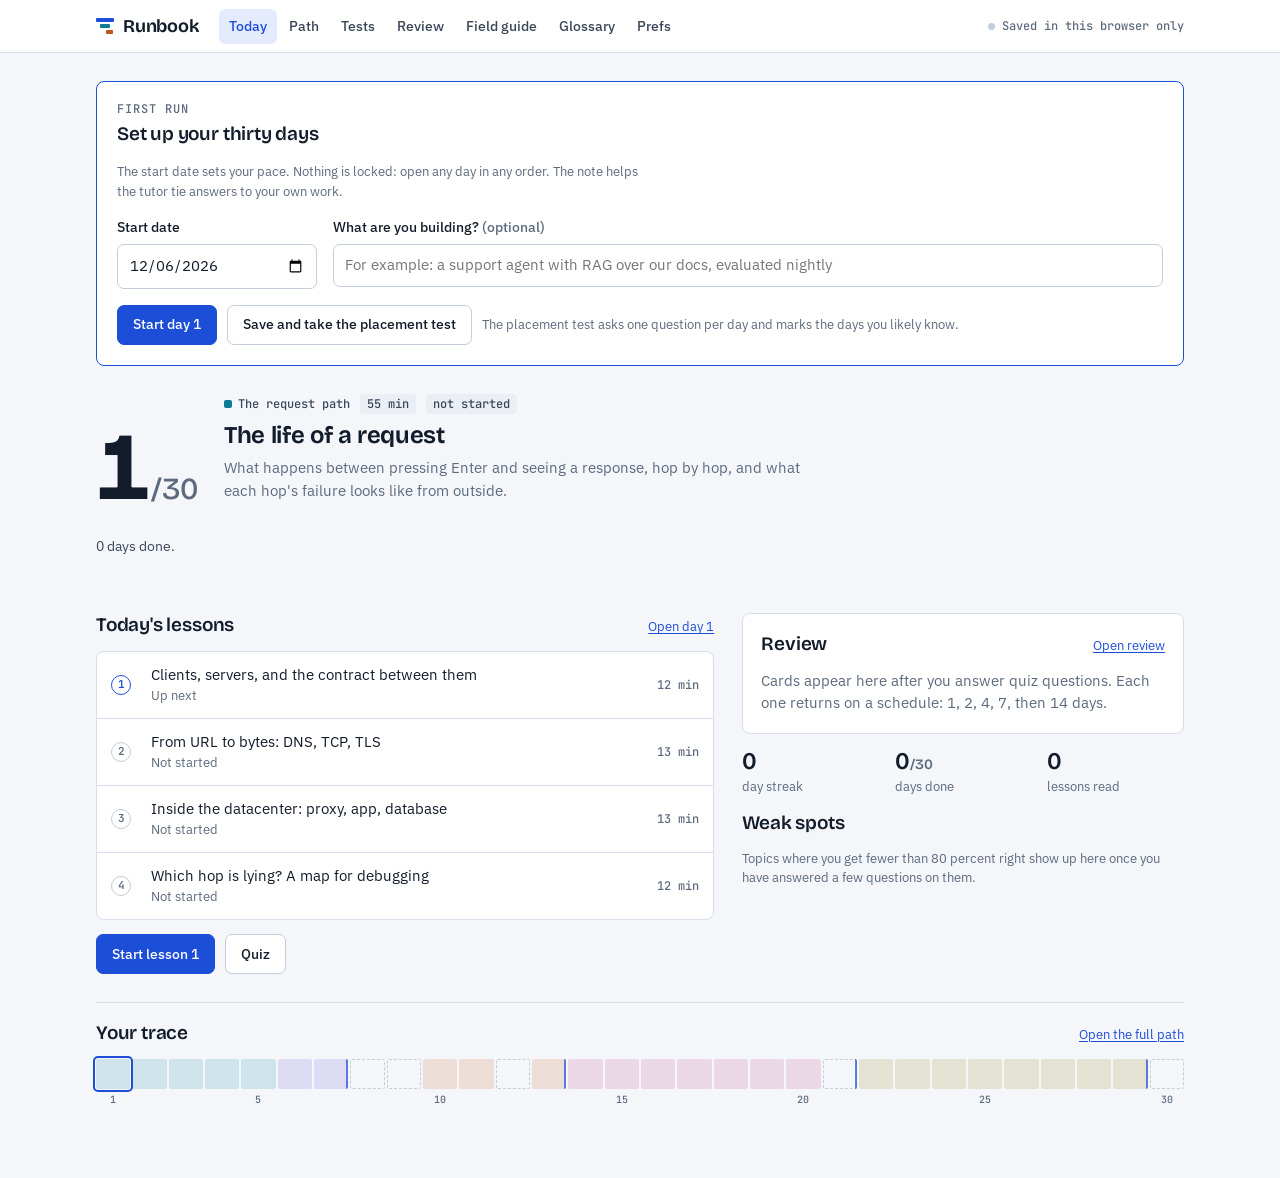
==== commit 806e0126: "Add more day content and app source in progress Co-Authored-By: Claude Fable 5.2 <noreply@anthropic." ====
--- a/runbook/preview.html
+++ b/runbook/preview.html
@@ -108,6 +108,7 @@
 @media (max-width: 520px) { .sync-pill span:last-child { max-width: 150px; overflow: hidden; text-overflow: ellipsis; } }
 
 /* ---------- page frame ---------- */
+main:focus, main:focus-visible { outline: none; }
 main { max-width: 1120px; margin: 0 auto; padding-left: var(--gut-l); padding-right: var(--gut-r); padding-block: 28px 72px; display: block; outline: none; }
 .view { display: flex; flex-direction: column; gap: 28px; min-width: 0; }
 .eyebrow { font: 500 var(--s-xs)/1.2 var(--f-mono); letter-spacing: .08em; text-transform: uppercase; color: var(--muted); }
@@ -171,7 +172,7 @@
 
 /* ---------- trace waterfall ---------- */
 .trace { background: var(--surface); border: 1px solid var(--line); border-radius: var(--r); overflow: hidden; }
-.trace-head, .tr { display: grid; grid-template-columns: 52px minmax(0, 1fr) 76px minmax(260px, 46%); align-items: center; column-gap: 12px; padding: 0 14px; }
+.trace-head, .tr { display: grid; grid-template-columns: 52px minmax(0, 1fr) 92px minmax(260px, 46%); align-items: center; column-gap: 12px; padding: 0 14px; }
 .trace-head { font: 500 var(--s-xs)/1 var(--f-mono); color: var(--muted); border-bottom: 1px solid var(--line); padding-block: 10px; letter-spacing: .04em; text-transform: uppercase; }
 .axis { position: relative; height: 26px; }
 .axis span { position: absolute; top: 0; transform: translateX(-50%); font: 500 11px/1 var(--f-mono); color: var(--muted); text-transform: none; letter-spacing: 0; }
@@ -186,7 +187,7 @@
 .tr .tname { min-width: 0; overflow: hidden; text-overflow: ellipsis; white-space: nowrap; font-size: 14px; }
 .tr.is-phase .tname { font-weight: 600; font-size: 13px; text-transform: uppercase; letter-spacing: .05em; color: var(--ink-2); }
 .tr.is-missing .tname { color: var(--muted); }
-.tr .tstat { font: 500 var(--s-xs)/1.2 var(--f-mono); color: var(--muted); text-align: right; font-variant-numeric: tabular-nums; }
+.tr .tstat { font: 500 var(--s-xs)/1.2 var(--f-mono); color: var(--muted); text-align: right; white-space: nowrap; font-variant-numeric: tabular-nums; }
 .tr .tstat.done { color: var(--ok); }
 .track { position: relative; height: 26px; }
 .track .grid { position: absolute; inset: 0; background-image: linear-gradient(to right, var(--line) 1px, transparent 1px); background-size: calc(100% / 6) 100%; opacity: .7; }
@@ -201,7 +202,7 @@
   .trace-head, .tr { grid-template-columns: 38px minmax(0, 1fr) 112px; column-gap: 10px; padding: 0 12px; }
   .trace-head .th-stat, .tr .tstat { display: none; }
   .tr { min-height: 44px; }
-  .tr .tname { white-space: normal; line-height: 1.25; display: -webkit-box; -webkit-line-clamp: 2; -webkit-box-orient: vertical; padding-block: 6px; }
+  .tr .tname { white-space: normal; line-height: 1.25; display: -webkit-box; -webkit-line-clamp: 2; -webkit-box-orient: vertical; margin-block: 6px; }
   .span-label { display: none; }
   .axis span:not(.cp):not(.edge) { display: none; }
 }
@@ -558,7 +559,7 @@
 </header>
 <main id="main" tabindex="-1"></main>
 <div class="sr-only" aria-live="polite" id="live"></div>
-<script type="application/json" id="curriculum">{"title":"Thirty-Day Backend Runbook","built":"2026-11-25T15:32:04.467Z","dev":true,"phases":[{"id":"p1","name":"The request path","from":1,"to":5,"blurb":"Follow one request from the browser to the database and back."},{"id":"p2","name":"Seeing and debugging","from":6,"to":7,"blurb":"A method for finding faults, and the signals that make it possible."},{"id":"p3","name":"Data and speed","from":8,"to":13,"blurb":"How state is stored, kept correct, and served fast."},{"id":"p4","name":"Trust, scale, ship","from":14,"to":21,"blurb":"Tests, security, queues, failure, design, and getting code to production."},{"id":"p5","name":"AI systems","from":22,"to":29,"blurb":"Models, LLM backends, retrieval, agents, evals, RL, and training infrastructure."},{"id":"p6","name":"Capstone","from":30,"to":30,"blurb":"Cross-domain incidents and the final exam."}],"checkpoints":[{"id":"c1","afterDay":7,"title":"Checkpoint 1","covers":"Days 1 to 7","from":1,"to":7,"count":20},{"id":"c2","afterDay":13,"title":"Checkpoint 2","covers":"Days 8 to 13","from":8,"to":13,"count":20},{"id":"c3","afterDay":21,"title":"Checkpoint 3","covers":"Days 14 to 21","from":14,"to":21,"count":20},{"id":"c4","afterDay":29,"title":"Checkpoint 4","covers":"Days 22 to 29","from":22,"to":29,"count":20},{"id":"final","afterDay":30,"title":"Final exam","covers":"All thirty days","from":1,"to":30,"count":40}],"days":[{"id":"d00","day":0,"phase":"p1","title":"Worked example: rate limiting","tagline":"A short sample day that uses every block and question type. Not part of the thirty days.","available":true,"minutes":20,"lessons":[{"id":"d00-l1","title":"How a rate limit decides","minutes":7},{"id":"d00-l2","title":"Reading a 429 and reacting to it","minutes":6}],"quizCount":6,"drillCount":1,"fieldGuideCount":3,"glossaryCount":4,"drills":[{"id":"d00-x1","title":"The eval that failed at 2 a.m."}],"example":true},{"id":"d01","day":1,"phase":"p1","title":"The life of a request","tagline":"What happens between pressing Enter and seeing a response, hop by hop, and what each hop's failure looks like from outside.","available":true,"minutes":55,"lessons":[{"id":"d01-l1","title":"Clients, servers, and the contract between them","minutes":12},{"id":"d01-l2","title":"From URL to bytes: DNS, TCP, TLS","minutes":13},{"id":"d01-l3","title":"Inside the datacenter: proxy, app, database","minutes":13},{"id":"d01-l4","title":"Which hop is lying? A map for debugging","minutes":12}],"quizCount":12,"drillCount":2,"fieldGuideCount":10,"glossaryCount":14,"drills":[{"id":"d01-x1","title":"The chat widget spins, then fails"},{"id":"d01-x2","title":"Some customers cannot reach Relay after the migration"}]},{"id":"d02","day":2,"phase":"p1","title":"HTTP, read fluently","tagline":"Methods, status codes, and headers as a diagnostic language you can read line by line.","available":true,"minutes":55,"lessons":[{"id":"d02-l1","title":"Anatomy of a request and a response","minutes":12},{"id":"d02-l2","title":"Methods, safety, and idempotency","minutes":13},{"id":"d02-l3","title":"Status codes tell you where the fault is","minutes":15},{"id":"d02-l4","title":"Headers, cookies, CORS, and HTTP versions","minutes":14}],"quizCount":12,"drillCount":2,"fieldGuideCount":9,"glossaryCount":14,"drills":[{"id":"d02-x1","title":"Six customers were refunded twice"},{"id":"d02-x2","title":"The widget works on one site and fails on another"}]},{"id":"d03","day":3,"phase":"p1","title":"Inside the server: concurrency and runtimes","tagline":"How one machine serves thousands of requests, and what each language trades to do it.","available":false,"lessons":[{"id":"d03-l1","title":"What a server process does all day","scope":"Listening socket, accept loop, worker models (process per worker, thread pool, event loop), ASGI/WSGI in Python terms, what 'a worker is busy' means."},{"id":"d03-l2","title":"Threads, event loops, and coroutines","scope":"Concurrency vs parallelism; blocking vs non-blocking I/O; async/await as cooperative scheduling; the Python GIL; what blocks an event loop and how it shows up."},{"id":"d03-l3","title":"CPU-bound vs I/O-bound, pools, and backpressure","scope":"Classifying work; connection pools and pool exhaustion; queues inside the server; backpressure; memory growth and garbage collection pauses."},{"id":"d03-l4","title":"Languages and runtimes: Python, Node, Go, Java, PHP","scope":"What each runtime optimizes: concurrency model, raw speed, ecosystem, deployment shape, typical failure modes. How to reason about a choice, and why most teams should not switch languages to fix a slow endpoint."}],"drills":[]},{"id":"d04","day":4,"phase":"p1","title":"API design: REST done properly","tagline":"Resources, pagination, errors, idempotency, and changing an API without breaking the clients that depend on it.","available":true,"minutes":55,"lessons":[{"id":"d04-l1","title":"Resources, verbs, and statelessness","minutes":13},{"id":"d04-l2","title":"Pagination, filtering, and error shapes","minutes":14},{"id":"d04-l3","title":"Idempotency keys, retries, and rate limits","minutes":14},{"id":"d04-l4","title":"Contracts and versioning","minutes":14}],"quizCount":12,"drillCount":2,"fieldGuideCount":9,"glossaryCount":12,"drills":[{"id":"d04-x1","title":"One tool call, two refunds"},{"id":"d04-x2","title":"The eval set that will not hold still"}]},{"id":"d05","day":5,"phase":"p1","title":"Beyond REST: GraphQL, gRPC, streaming, webhooks","tagline":"The other ways services talk, what each one breaks in its own way, and how to choose between them.","available":true,"minutes":55,"lessons":[{"id":"d05-l1","title":"GraphQL: the client chooses the shape","minutes":14},{"id":"d05-l2","title":"gRPC and protobuf: contracts between services","minutes":14},{"id":"d05-l3","title":"Real time: polling, SSE, WebSockets","minutes":14},{"id":"d05-l4","title":"Webhooks, and choosing a style","minutes":13}],"quizCount":12,"drillCount":2,"fieldGuideCount":9,"glossaryCount":12,"drills":[{"id":"d05-x1","title":"Answers that stop mid-sentence"},{"id":"d05-x2","title":"The refund that flips back to pending"}]},{"id":"d06","day":6,"phase":"p2","title":"Debugging as a method","tagline":"A repeatable loop for going from 'it is broken' to the line, config, or row that broke it.","available":false,"lessons":[{"id":"d06-l1","title":"The loop: observe, hypothesize, test, narrow","scope":"Debugging as experiments; stating the expected vs the actual precisely; one change at a time; keeping a log of what was ruled out; the first question, 'what changed?'."},{"id":"d06-l2","title":"Reproduce and reduce","scope":"Getting a reliable reproduction, minimal reproductions, capturing inputs, differences between local, staging, and production, intermittent failures and how to raise their rate."},{"id":"d06-l3","title":"Bisecting everything","scope":"Binary search over commits (git bisect), over layers of the request path, over config, over data, over time. Why halving beats guessing."},{"id":"d06-l4","title":"Reading errors and stack traces, and the traps","scope":"Reading a Python traceback bottom up, root cause vs symptom, chained exceptions, swallowed errors; cognitive traps: confirmation bias, fixing the symptom, assuming the newest code is at fault, trusting a stale log."}],"drills":[]},{"id":"d07","day":7,"phase":"p2","title":"Observability: logs, metrics, traces","tagline":"The three signals, what question each answers, and how to connect them when something breaks.","available":true,"minutes":56,"lessons":[{"id":"d07-l1","title":"Logs worth reading","minutes":11},{"id":"d07-l2","title":"Metrics and percentiles","minutes":11},{"id":"d07-l3","title":"Traces and spans","minutes":12},{"id":"d07-l4","title":"SLOs, alerts, and what to instrument first","minutes":12}],"quizCount":12,"drillCount":2,"fieldGuideCount":9,"glossaryCount":14,"drills":[{"id":"d07-x1","title":"Replies are slow, and the dashboard is green"},{"id":"d07-x2","title":"The refund email that never arrived"}]},{"id":"d08","day":8,"phase":"p3","title":"Data modeling and SQL","tagline":"Tables, keys, joins, and constraints: the shape of the data decides which bugs are possible.","available":false,"lessons":[{"id":"d08-l1","title":"Tables, keys, and relationships","scope":"Rows and columns, primary and foreign keys, one-to-many and many-to-many, natural vs surrogate keys, UUID vs integer IDs."},{"id":"d08-l2","title":"Joins and aggregations, conceptually","scope":"What inner, left, and cross joins return; GROUP BY; how a wrong join silently multiplies or drops rows; NULL and three-valued logic."},{"id":"d08-l3","title":"Normalize or denormalize, and constraints","scope":"Normal forms as 'store each fact once'; when duplication is a deliberate performance choice; NOT NULL, UNIQUE, CHECK, and foreign keys as tests that run on every write."},{"id":"d08-l4","title":"Migrations and ORMs","scope":"Schema migrations, expand and contract for zero-downtime changes, backfills; what an ORM hides (queries, lazy loading) and how to see the SQL it emits."}],"drills":[]},{"id":"d09","day":9,"phase":"p3","title":"Indexes and the query planner","tagline":"Why a query is slow, and how to read the database's own explanation.","available":false,"lessons":[{"id":"d09-l1","title":"Why a query is slow: scans","scope":"Sequential scan vs index scan, how row count changes everything, selectivity, why the same query is fast in development and slow in production."},{"id":"d09-l2","title":"Indexes: B-tree, composite, covering","scope":"A B-tree as a sorted lookup structure, column order in composite indexes, covering indexes, partial and unique indexes, the write and storage cost of each index."},{"id":"d09-l3","title":"Reading a query plan","scope":"EXPLAIN and EXPLAIN ANALYZE output read line by line: estimated vs actual rows, node types, where time goes, stale statistics."},{"id":"d09-l4","title":"The usual suspects: N+1, pools, long queries","scope":"N+1 queries from ORMs, missing index on a foreign key, SELECT *, unbounded result sets, connection pooling and PgBouncer, slow query logs, table bloat in one paragraph."}],"drills":[]},{"id":"d10","day":10,"phase":"p3","title":"Transactions and concurrency","tagline":"What the database promises when two things happen at once, what it does not, and how the gap shows up as wrong numbers.","available":true,"minutes":55,"lessons":[{"id":"d10-l1","title":"ACID and what a transaction promises","minutes":9},{"id":"d10-l2","title":"Isolation levels and their anomalies","minutes":11},{"id":"d10-l3","title":"Locks, MVCC, and deadlocks","minutes":11},{"id":"d10-l4","title":"Race conditions in application code","minutes":10}],"quizCount":12,"drillCount":2,"fieldGuideCount":8,"glossaryCount":14,"drills":[{"id":"d10-x1","title":"Store credit goes missing"},{"id":"d10-x2","title":"Refunds hang every afternoon"}]},{"id":"d11","day":11,"phase":"p3","title":"Beyond one database: NoSQL, replication, partitioning","tagline":"The other datastore families, and what changes once your data lives on more than one machine.","available":true,"minutes":55,"lessons":[{"id":"d11-l1","title":"The NoSQL families and what each optimizes","minutes":11},{"id":"d11-l2","title":"Replication and replica lag","minutes":11},{"id":"d11-l3","title":"Partitioning and sharding","minutes":10},{"id":"d11-l4","title":"Consistency models and choosing a store","minutes":10}],"quizCount":12,"drillCount":2,"fieldGuideCount":8,"glossaryCount":14,"drills":[{"id":"d11-x1","title":"The agent quotes the old address"},{"id":"d11-x2","title":"Two refunds vanished after the failover"}]},{"id":"d12","day":12,"phase":"p3","title":"Caching","tagline":"The fastest query is the one you do not run, and the hardest bug is the one a cache hides.","available":false,"lessons":[{"id":"d12-l1","title":"Layers of cache","scope":"Browser, CDN, reverse proxy, application memory, Redis, database buffer cache; HTTP caching headers (Cache-Control, ETag); what is safe to cache."},{"id":"d12-l2","title":"Patterns: cache-aside, read-through, write-through, write-behind","scope":"How each pattern reads and writes, consistency consequences, where the source of truth lives."},{"id":"d12-l3","title":"Invalidation, TTLs, and stampedes","scope":"TTL choice, explicit invalidation, stale data windows, cache stampede and thundering herd, cold starts, negative caching, eviction policies (LRU, LFU)."},{"id":"d12-l4","title":"Redis vs Memcached, and when the cache is the bug","scope":"What Redis offers beyond a cache (data structures, persistence, pub/sub), Memcached's simplicity; hit ratio; debugging by bypassing the cache; caching LLM responses and prompt caching."}],"drills":[]},{"id":"d13","day":13,"phase":"p3","title":"Performance: finding the bottleneck","tagline":"Measure first: latency, throughput, saturation, and the one resource that is holding everything back.","available":true,"minutes":60,"lessons":[{"id":"d13-l1","title":"Latency, throughput, and percentiles","minutes":13},{"id":"d13-l2","title":"Saturation and queues","minutes":14},{"id":"d13-l3","title":"Profiling and flame graphs","minutes":13},{"id":"d13-l4","title":"Load testing and capacity","minutes":12}],"quizCount":12,"drillCount":2,"fieldGuideCount":8,"glossaryCount":14,"drills":[{"id":"d13-x1","title":"Slow replies, idle CPU"},{"id":"d13-x2","title":"Some customers wait twenty seconds"}]},{"id":"d14","day":14,"phase":"p4","title":"Testing strategy","tagline":"What each kind of test can and cannot tell you, and why some tests lie.","available":true,"minutes":60,"lessons":[{"id":"d14-l1","title":"What each level of test buys you","minutes":14},{"id":"d14-l2","title":"Mocks, fakes, and the over-mocking trap","minutes":14},{"id":"d14-l3","title":"Flaky tests","minutes":15},{"id":"d14-l4","title":"Test data, coverage, and what to test first","minutes":12}],"quizCount":12,"drillCount":2,"fieldGuideCount":8,"glossaryCount":14,"drills":[{"id":"d14-x1","title":"The refund test that only fails sometimes"},{"id":"d14-x2","title":"Green suite, empty answers"}]},{"id":"d15","day":15,"phase":"p4","title":"Authentication","tagline":"How a server becomes confident about who is calling.","available":false,"lessons":[{"id":"d15-l1","title":"Proving identity: passwords and hashing","scope":"Authentication vs authorization; password hashing with salts and slow hashes (bcrypt, argon2); credential stuffing, MFA, passkeys in brief."},{"id":"d15-l2","title":"Sessions vs JWTs","scope":"Server-side sessions with cookies, stateless JWTs (header, payload, signature, expiry), refresh tokens, revocation, where tokens are stored and the risks of each place."},{"id":"d15-l3","title":"OAuth2 and OpenID Connect","scope":"Roles (resource owner, client, authorization server, resource server), authorization code flow with PKCE, client credentials, scopes, access vs ID tokens, 'Sign in with Google' walked through."},{"id":"d15-l4","title":"API keys, service-to-service auth, and debugging a 401","scope":"API keys vs OAuth tokens, mTLS and service accounts in brief, key rotation, a checklist for a 401: missing, malformed, expired, wrong audience, wrong environment, clock skew."}],"drills":[]},{"id":"d16","day":16,"phase":"p4","title":"Authorization and security","tagline":"Deciding what a caller may do, why the classic attacks work, and what to check when a review or a test turns one up.","available":true,"minutes":58,"lessons":[{"id":"d16-l1","title":"Authorization models and broken access control","minutes":12},{"id":"d16-l2","title":"The classic web attacks","minutes":13},{"id":"d16-l3","title":"Encryption, hashing, encoding, and TLS","minutes":12},{"id":"d16-l4","title":"Secrets, least privilege, and threat modeling","minutes":11}],"quizCount":12,"drillCount":2,"fieldGuideCount":9,"glossaryCount":14,"drills":[{"id":"d16-x1","title":"The chat showed someone else's order"},{"id":"d16-x2","title":"The LLM bill tripled overnight"}]},{"id":"d17","day":17,"phase":"p4","title":"Asynchronous processing: queues and streams","tagline":"Moving work out of the request, choosing between a job queue, RabbitMQ, and Kafka, and the failure modes that come with each.","available":true,"minutes":60,"lessons":[{"id":"d17-l1","title":"Why move work off the request","minutes":11},{"id":"d17-l2","title":"Job queues, brokers, and logs: RabbitMQ vs Kafka","minutes":14},{"id":"d17-l3","title":"Delivery guarantees, retries, and dead letters","minutes":14},{"id":"d17-l4","title":"Ordering, the outbox, and watching lag","minutes":12}],"quizCount":12,"drillCount":2,"fieldGuideCount":8,"glossaryCount":14,"drills":[{"id":"d17-x1","title":"Two refund confirmations, every afternoon"},{"id":"d17-x2","title":"Triage has stalled and the queue keeps growing"}]},{"id":"d18","day":18,"phase":"p4","title":"Distributed systems: how things fail","tagline":"Partial failure, and the small set of patterns that keep one slow service from taking everything down.","available":false,"lessons":[{"id":"d18-l1","title":"Partial failure and the fallacies","scope":"The network is not reliable, latency is not zero; a call can succeed, fail, or time out without telling you which; slow is worse than down."},{"id":"d18-l2","title":"Timeouts, retries, backoff, and jitter","scope":"Every remote call needs a timeout, timeout budgets across a call chain, retries with exponential backoff and jitter, retry storms, idempotency as the precondition."},{"id":"d18-l3","title":"Circuit breakers, bulkheads, and load shedding","scope":"Failing fast, isolating resources, shedding load, graceful degradation, cascading failure walked through step by step."},{"id":"d18-l4","title":"Consistency across services","scope":"Why distributed transactions are hard, two-phase commit vs sagas with compensation, clocks and ordering, consensus and leader election at concept level."}],"drills":[]},{"id":"d19","day":19,"phase":"p4","title":"System design: scaling and architecture","tagline":"Scaling up and out, balancing load, drawing service boundaries, and checking a design with numbers before it is built.","available":true,"minutes":55,"lessons":[{"id":"d19-l1","title":"Scaling up vs scaling out, and statelessness","minutes":12},{"id":"d19-l2","title":"Load balancing","minutes":13},{"id":"d19-l3","title":"Monolith, modular monolith, microservices","minutes":12},{"id":"d19-l4","title":"Walking through a design","minutes":15}],"quizCount":12,"drillCount":2,"fieldGuideCount":8,"glossaryCount":14,"drills":[{"id":"d19-x1","title":"Logged out at random after the scale-out"},{"id":"d19-x2","title":"One copy fails while its health check stays green"}]},{"id":"d20","day":20,"phase":"p4","title":"Shipping: Git, CI/CD, containers","tagline":"How a change travels from a laptop to a running service, and how to trace it back.","available":false,"lessons":[{"id":"d20-l1","title":"Git as a debugging tool","scope":"Commits, branches, merge vs rebase, revert vs reset; log, blame, diff, and bisect as investigation tools; trunk-based vs long-lived branches; pull requests."},{"id":"d20-l2","title":"CI/CD pipelines","scope":"Stages (lint, test, build, scan, deploy), build artifacts, caching, gates, continuous delivery vs continuous deployment, why a pipeline fails when local runs pass."},{"id":"d20-l3","title":"Containers and images","scope":"Image vs container, layers and caching, registries and tags, what a Dockerfile describes, containers vs virtual machines, 'works on my machine' explained."},{"id":"d20-l4","title":"Config, environments, and reproducibility","scope":"Twelve-factor config, environment variables and secrets, dev/staging/production parity, lockfiles and pinned dependencies, immutable artifacts."}],"drills":[]},{"id":"d21","day":21,"phase":"p4","title":"Running in production: cloud, Kubernetes, releases","tagline":"Where the code runs, how new versions roll out safely, and what to do when one does not.","available":false,"lessons":[{"id":"d21-l1","title":"Cloud building blocks","scope":"Compute, storage, networking, managed databases; virtual machines vs containers vs serverless; regions and zones; infrastructure as code; cost as an engineering signal."},{"id":"d21-l2","title":"Kubernetes in concepts","scope":"Pods, deployments, services, ingress; liveness and readiness probes; requests and limits; reading OOMKilled, CrashLoopBackOff, and Pending; autoscaling."},{"id":"d21-l3","title":"Releases: rolling, blue-green, canary, flags","scope":"How each strategy limits blast radius, feature flags to separate deploy from release, database migrations during a rollout, backward compatibility between versions."},{"id":"d21-l4","title":"Incidents, rollbacks, and postmortems","scope":"Mitigate first, then diagnose; rollback vs fix forward; incident roles and timeline; blameless postmortems and action items."}],"drills":[]},{"id":"d22","day":22,"phase":"p5","title":"Machine learning fundamentals for engineers","tagline":"What a model is, how training works, and why ML bugs run without errors and still give wrong answers.","available":true,"minutes":55,"lessons":[{"id":"d22-l1","title":"Models, parameters, training vs inference","minutes":13},{"id":"d22-l2","title":"Loss, gradients, and optimization","minutes":13},{"id":"d22-l3","title":"Generalization: splits, overfitting, leakage","minutes":14},{"id":"d22-l4","title":"Metrics, and why ML bugs are silent","minutes":13}],"quizCount":12,"drillCount":2,"fieldGuideCount":9,"glossaryCount":14,"drills":[{"id":"d22-x1","title":"Refund tickets landing in the shipping queue"},{"id":"d22-x2","title":"The urgent flag that worked offline"}]},{"id":"d23","day":23,"phase":"p5","title":"Neural networks, transformers, and LLMs","tagline":"From layers and embeddings to why a language model answers the way it does, and why it sometimes answers wrong.","available":true,"minutes":55,"lessons":[{"id":"d23-l1","title":"From neurons to embeddings","minutes":13},{"id":"d23-l2","title":"Transformers and attention, conceptually","minutes":14},{"id":"d23-l3","title":"How an LLM is made","minutes":13},{"id":"d23-l4","title":"Generation: sampling, context, and hallucination","minutes":14}],"quizCount":12,"drillCount":2,"fieldGuideCount":8,"glossaryCount":14,"drills":[{"id":"d23-x1","title":"Relay gives two answers to the same refund question"},{"id":"d23-x2","title":"The rule Relay stopped following"}]},{"id":"d24","day":24,"phase":"p5","title":"The LLM application backend","tagline":"An LLM call is a slow, expensive, rate-limited, non-deterministic dependency. Build accordingly.","available":true,"minutes":58,"lessons":[{"id":"d24-l1","title":"Anatomy of an LLM call","minutes":14},{"id":"d24-l2","title":"Latency, streaming, and cost","minutes":15},{"id":"d24-l3","title":"Reliability: rate limits, retries, fallbacks, structured output","minutes":15},{"id":"d24-l4","title":"Prompt vs retrieval vs fine-tuning, and prompt management","minutes":14}],"quizCount":12,"drillCount":2,"fieldGuideCount":10,"glossaryCount":14,"drills":[{"id":"d24-x1","title":"The LLM bill tripled overnight"},{"id":"d24-x2","title":"Chat hangs, then fails, during a provider incident"}]},{"id":"d25","day":25,"phase":"p5","title":"Retrieval and RAG","tagline":"Giving a model the right documents, and telling a retrieval failure from a generation failure.","available":true,"minutes":55,"lessons":[{"id":"d25-l1","title":"Embeddings and vector search","minutes":12},{"id":"d25-l2","title":"The RAG pipeline","minutes":13},{"id":"d25-l3","title":"Debugging RAG: retrieval or generation?","minutes":14},{"id":"d25-l4","title":"Evaluating retrieval, and the alternatives","minutes":12}],"quizCount":12,"drillCount":2,"fieldGuideCount":9,"glossaryCount":14,"drills":[{"id":"d25-x1","title":"Relay quotes a return window that ended weeks ago"},{"id":"d25-x2","title":"More chunks, worse answers"}]},{"id":"d26","day":26,"phase":"p5","title":"Agents","tagline":"A model, tools, and a loop: how agents work and the specific ways they go wrong.","available":true,"minutes":58,"lessons":[{"id":"d26-l1","title":"The agent loop and tool calling","minutes":14},{"id":"d26-l2","title":"Context, memory, and state","minutes":14},{"id":"d26-l3","title":"Orchestration: workflows vs agents, multi-agent, MCP","minutes":14},{"id":"d26-l4","title":"Failure modes, safety, and reading a trajectory","minutes":15}],"quizCount":12,"drillCount":2,"fieldGuideCount":9,"glossaryCount":14,"drills":[{"id":"d26-x1","title":"Relay says orders do not exist"},{"id":"d26-x2","title":"One ticket cost forty times the median"}]},{"id":"d27","day":27,"phase":"p5","title":"Evaluating LLM and agent systems","tagline":"Evals are the tests of a non-deterministic system. Building them well is most of the job.","available":false,"lessons":[{"id":"d27-l1","title":"Evals vs tests","scope":"Why exact-match assertions fail for model output, pass rates instead of pass or fail, capability evals vs regression evals, what an eval result does and does not prove."},{"id":"d27-l2","title":"Datasets and graders","scope":"Building an eval set from real failures and realistic tasks, held-out data, code-based graders, LLM-as-judge and its calibration, human review, grader bugs."},{"id":"d27-l3","title":"Statistics for evals","scope":"Variance across runs, sample size, confidence intervals, comparing two versions, multiple trials per task, why a two-point change on fifty samples means little."},{"id":"d27-l4","title":"Agent evals, online evals, and debugging an eval","scope":"Outcome grading vs trajectory grading, checking environment state, resetting sandboxes, infrastructure failures counted as model failures; A/B tests and production signals; Goodhart's law, contamination, and overfitting to the eval."}],"drills":[]},{"id":"d28","day":28,"phase":"p5","title":"Reinforcement learning","tagline":"Learning from reward: the loop, the algorithm families, and why the agent optimizes what you measured, bugs included.","available":true,"minutes":55,"lessons":[{"id":"d28-l1","title":"The RL loop: states, actions, rewards","minutes":13},{"id":"d28-l2","title":"Value, policy, and the algorithm families","minutes":13},{"id":"d28-l3","title":"Reward design and reward hacking","minutes":13},{"id":"d28-l4","title":"RL for LLMs and agents, and why runs are hard to debug","minutes":12}],"quizCount":12,"drillCount":2,"fieldGuideCount":9,"glossaryCount":14,"drills":[{"id":"d28-x1","title":"Reward went up, refunds went wrong"},{"id":"d28-x2","title":"The new shaping won by eleven points"}]},{"id":"d29","day":29,"phase":"p5","title":"Training and serving infrastructure","tagline":"Data pipelines, GPUs, checkpoints, and the signals that tell you a training run or a model server is healthy.","available":true,"minutes":55,"lessons":[{"id":"d29-l1","title":"The training pipeline end to end","minutes":13},{"id":"d29-l2","title":"Reading a training run","minutes":14},{"id":"d29-l3","title":"Serving models","minutes":13},{"id":"d29-l4","title":"MLOps: versioning, drift, and reproducibility","minutes":12}],"quizCount":12,"drillCount":2,"fieldGuideCount":10,"glossaryCount":14,"drills":[{"id":"d29-x1","title":"The fine-tune that recovered from NaN"},{"id":"d29-x2","title":"The summarizer is slow every morning at ten"}]},{"id":"d30","day":30,"phase":"p6","title":"Capstone: incidents across the whole stack","tagline":"Six incidents that cross layers, then the final exam.","available":false,"lessons":[{"id":"d30-l1","title":"The master map: from symptom to layer","scope":"A synthesis lesson. One decision procedure that starts from the symptom (error, slow, wrong, intermittent, costly) and narrows to a layer: network, HTTP, app runtime, database, cache, queue, dependency, deploy, model, retrieval, agent harness, eval."},{"id":"d30-l2","title":"The tradeoff ledger","scope":"A synthesis lesson. The recurring tradeoffs of the month side by side: consistency vs availability, latency vs throughput, simplicity vs flexibility, speed of change vs safety, cost vs quality, determinism vs capability."},{"id":"d30-l3","title":"Keeping the skill","scope":"A short lesson on practice after day 30: write postmortems for your own bugs, keep a debugging journal, read one incident report a week, turn each failure into a regression test or eval case."}],"drills":[]}]}</script>
+<script type="application/json" id="curriculum">{"title":"Thirty-Day Backend Runbook","built":"2026-11-25T15:34:34.773Z","dev":true,"phases":[{"id":"p1","name":"The request path","from":1,"to":5,"blurb":"Follow one request from the browser to the database and back."},{"id":"p2","name":"Seeing and debugging","from":6,"to":7,"blurb":"A method for finding faults, and the signals that make it possible."},{"id":"p3","name":"Data and speed","from":8,"to":13,"blurb":"How state is stored, kept correct, and served fast."},{"id":"p4","name":"Trust, scale, ship","from":14,"to":21,"blurb":"Tests, security, queues, failure, design, and getting code to production."},{"id":"p5","name":"AI systems","from":22,"to":29,"blurb":"Models, LLM backends, retrieval, agents, evals, RL, and training infrastructure."},{"id":"p6","name":"Capstone","from":30,"to":30,"blurb":"Cross-domain incidents and the final exam."}],"checkpoints":[{"id":"c1","afterDay":7,"title":"Checkpoint 1","covers":"Days 1 to 7","from":1,"to":7,"count":20},{"id":"c2","afterDay":13,"title":"Checkpoint 2","covers":"Days 8 to 13","from":8,"to":13,"count":20},{"id":"c3","afterDay":21,"title":"Checkpoint 3","covers":"Days 14 to 21","from":14,"to":21,"count":20},{"id":"c4","afterDay":29,"title":"Checkpoint 4","covers":"Days 22 to 29","from":22,"to":29,"count":20},{"id":"final","afterDay":30,"title":"Final exam","covers":"All thirty days","from":1,"to":30,"count":40}],"days":[{"id":"d00","day":0,"phase":"p1","title":"Worked example: rate limiting","tagline":"A short sample day that uses every block and question type. Not part of the thirty days.","available":true,"minutes":20,"lessons":[{"id":"d00-l1","title":"How a rate limit decides","minutes":7},{"id":"d00-l2","title":"Reading a 429 and reacting to it","minutes":6}],"quizCount":6,"drillCount":1,"fieldGuideCount":3,"glossaryCount":4,"drills":[{"id":"d00-x1","title":"The eval that failed at 2 a.m."}],"example":true},{"id":"d01","day":1,"phase":"p1","title":"The life of a request","tagline":"What happens between pressing Enter and seeing a response, hop by hop, and what each hop's failure looks like from outside.","available":true,"minutes":55,"lessons":[{"id":"d01-l1","title":"Clients, servers, and the contract between them","minutes":12},{"id":"d01-l2","title":"From URL to bytes: DNS, TCP, TLS","minutes":13},{"id":"d01-l3","title":"Inside the datacenter: proxy, app, database","minutes":13},{"id":"d01-l4","title":"Which hop is lying? A map for debugging","minutes":12}],"quizCount":12,"drillCount":2,"fieldGuideCount":10,"glossaryCount":14,"drills":[{"id":"d01-x1","title":"The chat widget spins, then fails"},{"id":"d01-x2","title":"Some customers cannot reach Relay after the migration"}]},{"id":"d02","day":2,"phase":"p1","title":"HTTP, read fluently","tagline":"Methods, status codes, and headers as a diagnostic language you can read line by line.","available":true,"minutes":55,"lessons":[{"id":"d02-l1","title":"Anatomy of a request and a response","minutes":12},{"id":"d02-l2","title":"Methods, safety, and idempotency","minutes":13},{"id":"d02-l3","title":"Status codes tell you where the fault is","minutes":15},{"id":"d02-l4","title":"Headers, cookies, CORS, and HTTP versions","minutes":14}],"quizCount":12,"drillCount":2,"fieldGuideCount":9,"glossaryCount":14,"drills":[{"id":"d02-x1","title":"Six customers were refunded twice"},{"id":"d02-x2","title":"The widget works on one site and fails on another"}]},{"id":"d03","day":3,"phase":"p1","title":"Inside the server: concurrency and runtimes","tagline":"How one machine serves thousands of requests at once, and what each language trades to do it.","available":true,"minutes":58,"lessons":[{"id":"d03-l1","title":"What a server process does all day","minutes":14},{"id":"d03-l2","title":"Threads, event loops, and coroutines","minutes":14},{"id":"d03-l3","title":"CPU-bound vs I/O-bound, pools, and backpressure","minutes":15},{"id":"d03-l4","title":"Languages and runtimes: Python, Node, Go, Java, PHP","minutes":13}],"quizCount":12,"drillCount":2,"fieldGuideCount":9,"glossaryCount":14,"drills":[{"id":"d03-x1","title":"Everything got slow after a small change"},{"id":"d03-x2","title":"Chat fails with pool errors while Postgres is idle"}]},{"id":"d04","day":4,"phase":"p1","title":"API design: REST done properly","tagline":"Resources, pagination, errors, idempotency, and changing an API without breaking the clients that depend on it.","available":true,"minutes":55,"lessons":[{"id":"d04-l1","title":"Resources, verbs, and statelessness","minutes":13},{"id":"d04-l2","title":"Pagination, filtering, and error shapes","minutes":14},{"id":"d04-l3","title":"Idempotency keys, retries, and rate limits","minutes":14},{"id":"d04-l4","title":"Contracts and versioning","minutes":14}],"quizCount":12,"drillCount":2,"fieldGuideCount":9,"glossaryCount":12,"drills":[{"id":"d04-x1","title":"One tool call, two refunds"},{"id":"d04-x2","title":"The eval set that will not hold still"}]},{"id":"d05","day":5,"phase":"p1","title":"Beyond REST: GraphQL, gRPC, streaming, webhooks","tagline":"The other ways services talk, what each one breaks in its own way, and how to choose between them.","available":true,"minutes":55,"lessons":[{"id":"d05-l1","title":"GraphQL: the client chooses the shape","minutes":14},{"id":"d05-l2","title":"gRPC and protobuf: contracts between services","minutes":14},{"id":"d05-l3","title":"Real time: polling, SSE, WebSockets","minutes":14},{"id":"d05-l4","title":"Webhooks, and choosing a style","minutes":13}],"quizCount":12,"drillCount":2,"fieldGuideCount":9,"glossaryCount":12,"drills":[{"id":"d05-x1","title":"Answers that stop mid-sentence"},{"id":"d05-x2","title":"The refund that flips back to pending"}]},{"id":"d06","day":6,"phase":"p2","title":"Debugging as a method","tagline":"A repeatable loop for going from 'it is broken' to the line, config, or row that broke it, without guessing.","available":true,"minutes":60,"lessons":[{"id":"d06-l1","title":"The loop: observe, hypothesize, test, narrow","minutes":15},{"id":"d06-l2","title":"Reproduce and reduce","minutes":15},{"id":"d06-l3","title":"Bisecting everything","minutes":15},{"id":"d06-l4","title":"Reading errors and stack traces, and the traps","minutes":15}],"quizCount":12,"drillCount":2,"fieldGuideCount":9,"glossaryCount":12,"drills":[{"id":"d06-x1","title":"The order lookup that broke after the deploy"},{"id":"d06-x2","title":"One message in fifty disappears"}]},{"id":"d07","day":7,"phase":"p2","title":"Observability: logs, metrics, traces","tagline":"The three signals, what question each answers, and how to connect them when something breaks.","available":true,"minutes":56,"lessons":[{"id":"d07-l1","title":"Logs worth reading","minutes":11},{"id":"d07-l2","title":"Metrics and percentiles","minutes":11},{"id":"d07-l3","title":"Traces and spans","minutes":12},{"id":"d07-l4","title":"SLOs, alerts, and what to instrument first","minutes":12}],"quizCount":12,"drillCount":2,"fieldGuideCount":9,"glossaryCount":14,"drills":[{"id":"d07-x1","title":"Replies are slow, and the dashboard is green"},{"id":"d07-x2","title":"The refund email that never arrived"}]},{"id":"d08","day":8,"phase":"p3","title":"Data modeling and SQL","tagline":"Tables, keys, joins, and constraints: the shape of the data decides which bugs are possible.","available":false,"lessons":[{"id":"d08-l1","title":"Tables, keys, and relationships","scope":"Rows and columns, primary and foreign keys, one-to-many and many-to-many, natural vs surrogate keys, UUID vs integer IDs."},{"id":"d08-l2","title":"Joins and aggregations, conceptually","scope":"What inner, left, and cross joins return; GROUP BY; how a wrong join silently multiplies or drops rows; NULL and three-valued logic."},{"id":"d08-l3","title":"Normalize or denormalize, and constraints","scope":"Normal forms as 'store each fact once'; when duplication is a deliberate performance choice; NOT NULL, UNIQUE, CHECK, and foreign keys as tests that run on every write."},{"id":"d08-l4","title":"Migrations and ORMs","scope":"Schema migrations, expand and contract for zero-downtime changes, backfills; what an ORM hides (queries, lazy loading) and how to see the SQL it emits."}],"drills":[]},{"id":"d09","day":9,"phase":"p3","title":"Indexes and the query planner","tagline":"Why a query is slow, and how to read the database's own explanation.","available":false,"lessons":[{"id":"d09-l1","title":"Why a query is slow: scans","scope":"Sequential scan vs index scan, how row count changes everything, selectivity, why the same query is fast in development and slow in production."},{"id":"d09-l2","title":"Indexes: B-tree, composite, covering","scope":"A B-tree as a sorted lookup structure, column order in composite indexes, covering indexes, partial and unique indexes, the write and storage cost of each index."},{"id":"d09-l3","title":"Reading a query plan","scope":"EXPLAIN and EXPLAIN ANALYZE output read line by line: estimated vs actual rows, node types, where time goes, stale statistics."},{"id":"d09-l4","title":"The usual suspects: N+1, pools, long queries","scope":"N+1 queries from ORMs, missing index on a foreign key, SELECT *, unbounded result sets, connection pooling and PgBouncer, slow query logs, table bloat in one paragraph."}],"drills":[]},{"id":"d10","day":10,"phase":"p3","title":"Transactions and concurrency","tagline":"What the database promises when two things happen at once, what it does not, and how the gap shows up as wrong numbers.","available":true,"minutes":55,"lessons":[{"id":"d10-l1","title":"ACID and what a transaction promises","minutes":9},{"id":"d10-l2","title":"Isolation levels and their anomalies","minutes":11},{"id":"d10-l3","title":"Locks, MVCC, and deadlocks","minutes":11},{"id":"d10-l4","title":"Race conditions in application code","minutes":10}],"quizCount":12,"drillCount":2,"fieldGuideCount":8,"glossaryCount":14,"drills":[{"id":"d10-x1","title":"Store credit goes missing"},{"id":"d10-x2","title":"Refunds hang every afternoon"}]},{"id":"d11","day":11,"phase":"p3","title":"Beyond one database: NoSQL, replication, partitioning","tagline":"The other datastore families, and what changes once your data lives on more than one machine.","available":true,"minutes":55,"lessons":[{"id":"d11-l1","title":"The NoSQL families and what each optimizes","minutes":11},{"id":"d11-l2","title":"Replication and replica lag","minutes":11},{"id":"d11-l3","title":"Partitioning and sharding","minutes":10},{"id":"d11-l4","title":"Consistency models and choosing a store","minutes":10}],"quizCount":12,"drillCount":2,"fieldGuideCount":8,"glossaryCount":14,"drills":[{"id":"d11-x1","title":"The agent quotes the old address"},{"id":"d11-x2","title":"Two refunds vanished after the failover"}]},{"id":"d12","day":12,"phase":"p3","title":"Caching","tagline":"The fastest query is the one you do not run, and the hardest bug is the one a cache hides.","available":false,"lessons":[{"id":"d12-l1","title":"Layers of cache","scope":"Browser, CDN, reverse proxy, application memory, Redis, database buffer cache; HTTP caching headers (Cache-Control, ETag); what is safe to cache."},{"id":"d12-l2","title":"Patterns: cache-aside, read-through, write-through, write-behind","scope":"How each pattern reads and writes, consistency consequences, where the source of truth lives."},{"id":"d12-l3","title":"Invalidation, TTLs, and stampedes","scope":"TTL choice, explicit invalidation, stale data windows, cache stampede and thundering herd, cold starts, negative caching, eviction policies (LRU, LFU)."},{"id":"d12-l4","title":"Redis vs Memcached, and when the cache is the bug","scope":"What Redis offers beyond a cache (data structures, persistence, pub/sub), Memcached's simplicity; hit ratio; debugging by bypassing the cache; caching LLM responses and prompt caching."}],"drills":[]},{"id":"d13","day":13,"phase":"p3","title":"Performance: finding the bottleneck","tagline":"Measure first: latency, throughput, saturation, and the one resource that is holding everything back.","available":true,"minutes":60,"lessons":[{"id":"d13-l1","title":"Latency, throughput, and percentiles","minutes":13},{"id":"d13-l2","title":"Saturation and queues","minutes":14},{"id":"d13-l3","title":"Profiling and flame graphs","minutes":13},{"id":"d13-l4","title":"Load testing and capacity","minutes":12}],"quizCount":12,"drillCount":2,"fieldGuideCount":8,"glossaryCount":14,"drills":[{"id":"d13-x1","title":"Slow replies, idle CPU"},{"id":"d13-x2","title":"Some customers wait twenty seconds"}]},{"id":"d14","day":14,"phase":"p4","title":"Testing strategy","tagline":"What each kind of test can and cannot tell you, and why some tests lie.","available":true,"minutes":60,"lessons":[{"id":"d14-l1","title":"What each level of test buys you","minutes":14},{"id":"d14-l2","title":"Mocks, fakes, and the over-mocking trap","minutes":14},{"id":"d14-l3","title":"Flaky tests","minutes":15},{"id":"d14-l4","title":"Test data, coverage, and what to test first","minutes":12}],"quizCount":12,"drillCount":2,"fieldGuideCount":8,"glossaryCount":14,"drills":[{"id":"d14-x1","title":"The refund test that only fails sometimes"},{"id":"d14-x2","title":"Green suite, empty answers"}]},{"id":"d15","day":15,"phase":"p4","title":"Authentication","tagline":"How a server becomes confident about who is calling, and how to read the 401 when it is not.","available":true,"minutes":60,"lessons":[{"id":"d15-l1","title":"Proving identity: passwords and hashing","minutes":13},{"id":"d15-l2","title":"Sessions vs JWTs","minutes":15},{"id":"d15-l3","title":"OAuth2 and OpenID Connect","minutes":15},{"id":"d15-l4","title":"API keys, service-to-service auth, and debugging a 401","minutes":12}],"quizCount":12,"drillCount":2,"fieldGuideCount":9,"glossaryCount":14,"drills":[{"id":"d15-x1","title":"Refunds fail after an hour"},{"id":"d15-x2","title":"Staff sign-in broken on the new domain"}]},{"id":"d16","day":16,"phase":"p4","title":"Authorization and security","tagline":"Deciding what a caller may do, why the classic attacks work, and what to check when a review or a test turns one up.","available":true,"minutes":58,"lessons":[{"id":"d16-l1","title":"Authorization models and broken access control","minutes":12},{"id":"d16-l2","title":"The classic web attacks","minutes":13},{"id":"d16-l3","title":"Encryption, hashing, encoding, and TLS","minutes":12},{"id":"d16-l4","title":"Secrets, least privilege, and threat modeling","minutes":11}],"quizCount":12,"drillCount":2,"fieldGuideCount":9,"glossaryCount":14,"drills":[{"id":"d16-x1","title":"The chat showed someone else's order"},{"id":"d16-x2","title":"The LLM bill tripled overnight"}]},{"id":"d17","day":17,"phase":"p4","title":"Asynchronous processing: queues and streams","tagline":"Moving work out of the request, choosing between a job queue, RabbitMQ, and Kafka, and the failure modes that come with each.","available":true,"minutes":60,"lessons":[{"id":"d17-l1","title":"Why move work off the request","minutes":11},{"id":"d17-l2","title":"Job queues, brokers, and logs: RabbitMQ vs Kafka","minutes":14},{"id":"d17-l3","title":"Delivery guarantees, retries, and dead letters","minutes":14},{"id":"d17-l4","title":"Ordering, the outbox, and watching lag","minutes":12}],"quizCount":12,"drillCount":2,"fieldGuideCount":8,"glossaryCount":14,"drills":[{"id":"d17-x1","title":"Two refund confirmations, every afternoon"},{"id":"d17-x2","title":"Triage has stalled and the queue keeps growing"}]},{"id":"d18","day":18,"phase":"p4","title":"Distributed systems: how things fail","tagline":"Partial failure, and the small set of patterns that keep one slow service from taking everything down.","available":true,"minutes":60,"lessons":[{"id":"d18-l1","title":"Partial failure and the fallacies","minutes":11},{"id":"d18-l2","title":"Timeouts, retries, backoff, and jitter","minutes":14},{"id":"d18-l3","title":"Circuit breakers, bulkheads, and load shedding","minutes":14},{"id":"d18-l4","title":"Consistency across services","minutes":12}],"quizCount":12,"drillCount":2,"fieldGuideCount":9,"glossaryCount":14,"drills":[{"id":"d18-x1","title":"Everything is slow, and chat is failing first"},{"id":"d18-x2","title":"The rollback worked, but the outage did not end"}]},{"id":"d19","day":19,"phase":"p4","title":"System design: scaling and architecture","tagline":"Scaling up and out, balancing load, drawing service boundaries, and checking a design with numbers before it is built.","available":true,"minutes":55,"lessons":[{"id":"d19-l1","title":"Scaling up vs scaling out, and statelessness","minutes":12},{"id":"d19-l2","title":"Load balancing","minutes":13},{"id":"d19-l3","title":"Monolith, modular monolith, microservices","minutes":12},{"id":"d19-l4","title":"Walking through a design","minutes":15}],"quizCount":12,"drillCount":2,"fieldGuideCount":8,"glossaryCount":14,"drills":[{"id":"d19-x1","title":"Logged out at random after the scale-out"},{"id":"d19-x2","title":"One copy fails while its health check stays green"}]},{"id":"d20","day":20,"phase":"p4","title":"Shipping: Git, CI/CD, containers","tagline":"How a change travels from a laptop to a running service, and how to trace a running service back to the exact change.","available":true,"minutes":55,"lessons":[{"id":"d20-l1","title":"Git as a debugging tool","minutes":14},{"id":"d20-l2","title":"CI/CD pipelines","minutes":13},{"id":"d20-l3","title":"Containers and images","minutes":14},{"id":"d20-l4","title":"Config, environments, and reproducibility","minutes":12}],"quizCount":12,"drillCount":2,"fieldGuideCount":8,"glossaryCount":14,"drills":[{"id":"d20-x1","title":"Production cites last year's return policy"},{"id":"d20-x2","title":"Refunds capped at $50 by code nobody can find"}]},{"id":"d21","day":21,"phase":"p4","title":"Running in production: cloud, Kubernetes, releases","tagline":"Where the code runs, how new versions roll out safely, and what to do when one does not.","available":false,"lessons":[{"id":"d21-l1","title":"Cloud building blocks","scope":"Compute, storage, networking, managed databases; virtual machines vs containers vs serverless; regions and zones; infrastructure as code; cost as an engineering signal."},{"id":"d21-l2","title":"Kubernetes in concepts","scope":"Pods, deployments, services, ingress; liveness and readiness probes; requests and limits; reading OOMKilled, CrashLoopBackOff, and Pending; autoscaling."},{"id":"d21-l3","title":"Releases: rolling, blue-green, canary, flags","scope":"How each strategy limits blast radius, feature flags to separate deploy from release, database migrations during a rollout, backward compatibility between versions."},{"id":"d21-l4","title":"Incidents, rollbacks, and postmortems","scope":"Mitigate first, then diagnose; rollback vs fix forward; incident roles and timeline; blameless postmortems and action items."}],"drills":[]},{"id":"d22","day":22,"phase":"p5","title":"Machine learning fundamentals for engineers","tagline":"What a model is, how training works, and why ML bugs run without errors and still give wrong answers.","available":true,"minutes":58,"lessons":[{"id":"d22-l1","title":"Models, parameters, training vs inference","minutes":12},{"id":"d22-l2","title":"Loss, gradients, and optimization","minutes":12},{"id":"d22-l3","title":"Generalization: splits, overfitting, leakage","minutes":12},{"id":"d22-l4","title":"Metrics, and why ML bugs are silent","minutes":12}],"quizCount":12,"drillCount":2,"fieldGuideCount":9,"glossaryCount":14,"drills":[{"id":"d22-x1","title":"Refund tickets landing in the shipping queue"},{"id":"d22-x2","title":"The urgent flag that worked offline"}]},{"id":"d23","day":23,"phase":"p5","title":"Neural networks, transformers, and LLMs","tagline":"From layers and embeddings to why a language model answers the way it does, and why it sometimes answers wrong.","available":true,"minutes":58,"lessons":[{"id":"d23-l1","title":"From neurons to embeddings","minutes":12},{"id":"d23-l2","title":"Transformers and attention, conceptually","minutes":12},{"id":"d23-l3","title":"How an LLM is made","minutes":12},{"id":"d23-l4","title":"Generation: sampling, context, and hallucination","minutes":12}],"quizCount":12,"drillCount":2,"fieldGuideCount":8,"glossaryCount":14,"drills":[{"id":"d23-x1","title":"Relay gives two answers to the same refund question"},{"id":"d23-x2","title":"The rule Relay stopped following"}]},{"id":"d24","day":24,"phase":"p5","title":"The LLM application backend","tagline":"An LLM call is a slow, expensive, rate-limited, non-deterministic dependency. Build accordingly.","available":true,"minutes":60,"lessons":[{"id":"d24-l1","title":"Anatomy of an LLM call","minutes":12},{"id":"d24-l2","title":"Latency, streaming, and cost","minutes":13},{"id":"d24-l3","title":"Reliability: rate limits, retries, fallbacks, structured output","minutes":13},{"id":"d24-l4","title":"Prompt vs retrieval vs fine-tuning, and prompt management","minutes":12}],"quizCount":12,"drillCount":2,"fieldGuideCount":10,"glossaryCount":14,"drills":[{"id":"d24-x1","title":"The LLM bill tripled overnight"},{"id":"d24-x2","title":"Chat hangs, then fails, during a provider incident"}]},{"id":"d25","day":25,"phase":"p5","title":"Retrieval and RAG","tagline":"Giving a model the right documents, and telling a retrieval failure from a generation failure.","available":true,"minutes":55,"lessons":[{"id":"d25-l1","title":"Embeddings and vector search","minutes":12},{"id":"d25-l2","title":"The RAG pipeline","minutes":13},{"id":"d25-l3","title":"Debugging RAG: retrieval or generation?","minutes":14},{"id":"d25-l4","title":"Evaluating retrieval, and the alternatives","minutes":12}],"quizCount":12,"drillCount":2,"fieldGuideCount":9,"glossaryCount":14,"drills":[{"id":"d25-x1","title":"Relay quotes a return window that ended weeks ago"},{"id":"d25-x2","title":"More chunks, worse answers"}]},{"id":"d26","day":26,"phase":"p5","title":"Agents","tagline":"A model, tools, and a loop: how agents work and the specific ways they go wrong.","available":true,"minutes":58,"lessons":[{"id":"d26-l1","title":"The agent loop and tool calling","minutes":14},{"id":"d26-l2","title":"Context, memory, and state","minutes":14},{"id":"d26-l3","title":"Orchestration: workflows vs agents, multi-agent, MCP","minutes":14},{"id":"d26-l4","title":"Failure modes, safety, and reading a trajectory","minutes":15}],"quizCount":12,"drillCount":2,"fieldGuideCount":9,"glossaryCount":14,"drills":[{"id":"d26-x1","title":"Relay says orders do not exist"},{"id":"d26-x2","title":"One ticket cost forty times the median"}]},{"id":"d27","day":27,"phase":"p5","title":"Evaluating LLM and agent systems","tagline":"Evals are the tests of a non-deterministic system. Building them well is most of the job.","available":true,"minutes":60,"lessons":[{"id":"d27-l1","title":"Evals vs tests","minutes":13},{"id":"d27-l2","title":"Datasets and graders","minutes":15},{"id":"d27-l3","title":"Statistics for evals","minutes":15},{"id":"d27-l4","title":"Agent evals, online evals, and debugging an eval","minutes":15}],"quizCount":12,"drillCount":2,"fieldGuideCount":9,"glossaryCount":14,"drills":[{"id":"d27-x1","title":"The prompt that gained eight points"},{"id":"d27-x2","title":"Nine points down and nothing changed"}]},{"id":"d28","day":28,"phase":"p5","title":"Reinforcement learning","tagline":"Learning from reward: the loop, the algorithm families, and why the agent optimizes what you measured, bugs included.","available":true,"minutes":55,"lessons":[{"id":"d28-l1","title":"The RL loop: states, actions, rewards","minutes":13},{"id":"d28-l2","title":"Value, policy, and the algorithm families","minutes":13},{"id":"d28-l3","title":"Reward design and reward hacking","minutes":13},{"id":"d28-l4","title":"RL for LLMs and agents, and why runs are hard to debug","minutes":12}],"quizCount":12,"drillCount":2,"fieldGuideCount":9,"glossaryCount":14,"drills":[{"id":"d28-x1","title":"Reward went up, refunds went wrong"},{"id":"d28-x2","title":"The new shaping won by eleven points"}]},{"id":"d29","day":29,"phase":"p5","title":"Training and serving infrastructure","tagline":"Data pipelines, GPUs, checkpoints, and the signals that tell you a training run or a model server is healthy.","available":true,"minutes":55,"lessons":[{"id":"d29-l1","title":"The training pipeline end to end","minutes":13},{"id":"d29-l2","title":"Reading a training run","minutes":14},{"id":"d29-l3","title":"Serving models","minutes":13},{"id":"d29-l4","title":"MLOps: versioning, drift, and reproducibility","minutes":12}],"quizCount":12,"drillCount":2,"fieldGuideCount":10,"glossaryCount":14,"drills":[{"id":"d29-x1","title":"The fine-tune that recovered from NaN"},{"id":"d29-x2","title":"The summarizer is slow every morning at ten"}]},{"id":"d30","day":30,"phase":"p6","title":"Capstone: incidents across the whole stack","tagline":"Six incidents that cross layers, then the final exam.","available":false,"lessons":[{"id":"d30-l1","title":"The master map: from symptom to layer","scope":"A synthesis lesson. One decision procedure that starts from the symptom (error, slow, wrong, intermittent, costly) and narrows to a layer: network, HTTP, app runtime, database, cache, queue, dependency, deploy, model, retrieval, agent harness, eval."},{"id":"d30-l2","title":"The tradeoff ledger","scope":"A synthesis lesson. The recurring tradeoffs of the month side by side: consistency vs availability, latency vs throughput, simplicity vs flexibility, speed of change vs safety, cost vs quality, determinism vs capability."},{"id":"d30-l3","title":"Keeping the skill","scope":"A short lesson on practice after day 30: write postmortems for your own bugs, keep a debugging journal, read one incident report a week, turn each failure into a regression test or eval case."}],"drills":[]}]}</script>
 <script>
 (function () {
 "use strict";
@@ -967,7 +968,7 @@
   opts = opts || {};
   const lang = c.lang || 'text';
   const lines = String(c.code || '').replace(/\n$/, '').split('\n');
-  const body = lines.map((l, i) => { const cls = lineClass(lang, l, i); return '<span class="ln' + (cls ? ' ' + cls : '') + '" data-n="' + (i + 1) + '">' + esc(l) + '</span>'; }).join('\n');
+  const body = lines.map((l, i) => { const cls = lineClass(lang, l, i); return '<span class="ln' + (cls ? ' ' + cls : '') + '" data-n="' + (i + 1) + '">' + esc(l) + '</span>'; }).join('');
   const title = c.title || opts.title || '';
   let html = '<figure class="code blk" style="margin:0"><div class="code-head"><span class="ct">' + esc(title) + '</span><span class="cl">' + esc(LANG_LABEL[lang] || lang) + '</span></div>' +
     '<pre tabindex="0" aria-label="' + esc((title ? title + ', ' : '') + (LANG_LABEL[lang] || lang)) + '"><code>' + body + '</code></pre>';
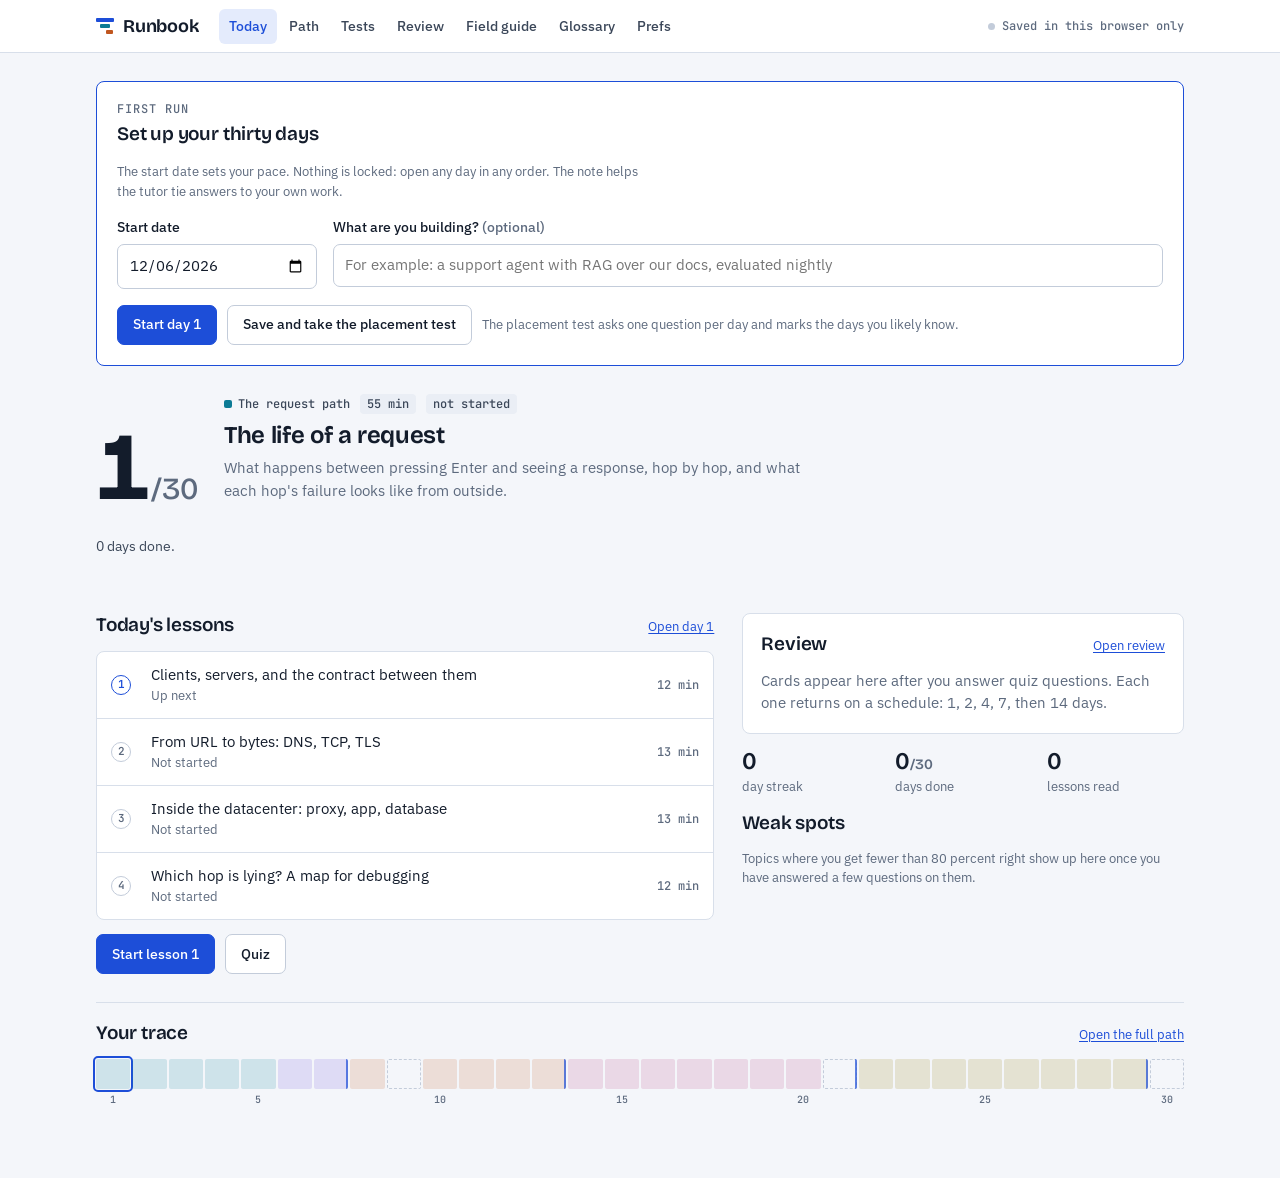
==== commit b1f7a5c6: "Add more day content and app source in progress Co-Authored-By: Claude Fable 5.2 <noreply@anthropic." ====
--- a/runbook/preview.html
+++ b/runbook/preview.html
@@ -243,7 +243,7 @@
 .weak { list-style: none; margin: 0; padding: 0; display: flex; flex-direction: column; gap: 8px; }
 .weak li { display: grid; grid-template-columns: minmax(0, 1fr) 60px auto; gap: 10px; align-items: center; font-size: 14px; }
 .weak li .meter > i { background: var(--warn); }
-.stats { display: grid; grid-template-columns: repeat(auto-fit, minmax(120px, 1fr)); gap: 16px; }
+.stats { display: grid; grid-template-columns: repeat(3, minmax(0, 1fr)); gap: 16px; }
 
 /* ---------- day ---------- */
 .day-head { display: grid; grid-template-columns: auto minmax(0, 1fr); gap: 6px 22px; align-items: start; }
@@ -559,7 +559,7 @@
 </header>
 <main id="main" tabindex="-1"></main>
 <div class="sr-only" aria-live="polite" id="live"></div>
-<script type="application/json" id="curriculum">{"title":"Thirty-Day Backend Runbook","built":"2026-11-25T15:34:34.773Z","dev":true,"phases":[{"id":"p1","name":"The request path","from":1,"to":5,"blurb":"Follow one request from the browser to the database and back."},{"id":"p2","name":"Seeing and debugging","from":6,"to":7,"blurb":"A method for finding faults, and the signals that make it possible."},{"id":"p3","name":"Data and speed","from":8,"to":13,"blurb":"How state is stored, kept correct, and served fast."},{"id":"p4","name":"Trust, scale, ship","from":14,"to":21,"blurb":"Tests, security, queues, failure, design, and getting code to production."},{"id":"p5","name":"AI systems","from":22,"to":29,"blurb":"Models, LLM backends, retrieval, agents, evals, RL, and training infrastructure."},{"id":"p6","name":"Capstone","from":30,"to":30,"blurb":"Cross-domain incidents and the final exam."}],"checkpoints":[{"id":"c1","afterDay":7,"title":"Checkpoint 1","covers":"Days 1 to 7","from":1,"to":7,"count":20},{"id":"c2","afterDay":13,"title":"Checkpoint 2","covers":"Days 8 to 13","from":8,"to":13,"count":20},{"id":"c3","afterDay":21,"title":"Checkpoint 3","covers":"Days 14 to 21","from":14,"to":21,"count":20},{"id":"c4","afterDay":29,"title":"Checkpoint 4","covers":"Days 22 to 29","from":22,"to":29,"count":20},{"id":"final","afterDay":30,"title":"Final exam","covers":"All thirty days","from":1,"to":30,"count":40}],"days":[{"id":"d00","day":0,"phase":"p1","title":"Worked example: rate limiting","tagline":"A short sample day that uses every block and question type. Not part of the thirty days.","available":true,"minutes":20,"lessons":[{"id":"d00-l1","title":"How a rate limit decides","minutes":7},{"id":"d00-l2","title":"Reading a 429 and reacting to it","minutes":6}],"quizCount":6,"drillCount":1,"fieldGuideCount":3,"glossaryCount":4,"drills":[{"id":"d00-x1","title":"The eval that failed at 2 a.m."}],"example":true},{"id":"d01","day":1,"phase":"p1","title":"The life of a request","tagline":"What happens between pressing Enter and seeing a response, hop by hop, and what each hop's failure looks like from outside.","available":true,"minutes":55,"lessons":[{"id":"d01-l1","title":"Clients, servers, and the contract between them","minutes":12},{"id":"d01-l2","title":"From URL to bytes: DNS, TCP, TLS","minutes":13},{"id":"d01-l3","title":"Inside the datacenter: proxy, app, database","minutes":13},{"id":"d01-l4","title":"Which hop is lying? A map for debugging","minutes":12}],"quizCount":12,"drillCount":2,"fieldGuideCount":10,"glossaryCount":14,"drills":[{"id":"d01-x1","title":"The chat widget spins, then fails"},{"id":"d01-x2","title":"Some customers cannot reach Relay after the migration"}]},{"id":"d02","day":2,"phase":"p1","title":"HTTP, read fluently","tagline":"Methods, status codes, and headers as a diagnostic language you can read line by line.","available":true,"minutes":55,"lessons":[{"id":"d02-l1","title":"Anatomy of a request and a response","minutes":12},{"id":"d02-l2","title":"Methods, safety, and idempotency","minutes":13},{"id":"d02-l3","title":"Status codes tell you where the fault is","minutes":15},{"id":"d02-l4","title":"Headers, cookies, CORS, and HTTP versions","minutes":14}],"quizCount":12,"drillCount":2,"fieldGuideCount":9,"glossaryCount":14,"drills":[{"id":"d02-x1","title":"Six customers were refunded twice"},{"id":"d02-x2","title":"The widget works on one site and fails on another"}]},{"id":"d03","day":3,"phase":"p1","title":"Inside the server: concurrency and runtimes","tagline":"How one machine serves thousands of requests at once, and what each language trades to do it.","available":true,"minutes":58,"lessons":[{"id":"d03-l1","title":"What a server process does all day","minutes":14},{"id":"d03-l2","title":"Threads, event loops, and coroutines","minutes":14},{"id":"d03-l3","title":"CPU-bound vs I/O-bound, pools, and backpressure","minutes":15},{"id":"d03-l4","title":"Languages and runtimes: Python, Node, Go, Java, PHP","minutes":13}],"quizCount":12,"drillCount":2,"fieldGuideCount":9,"glossaryCount":14,"drills":[{"id":"d03-x1","title":"Everything got slow after a small change"},{"id":"d03-x2","title":"Chat fails with pool errors while Postgres is idle"}]},{"id":"d04","day":4,"phase":"p1","title":"API design: REST done properly","tagline":"Resources, pagination, errors, idempotency, and changing an API without breaking the clients that depend on it.","available":true,"minutes":55,"lessons":[{"id":"d04-l1","title":"Resources, verbs, and statelessness","minutes":13},{"id":"d04-l2","title":"Pagination, filtering, and error shapes","minutes":14},{"id":"d04-l3","title":"Idempotency keys, retries, and rate limits","minutes":14},{"id":"d04-l4","title":"Contracts and versioning","minutes":14}],"quizCount":12,"drillCount":2,"fieldGuideCount":9,"glossaryCount":12,"drills":[{"id":"d04-x1","title":"One tool call, two refunds"},{"id":"d04-x2","title":"The eval set that will not hold still"}]},{"id":"d05","day":5,"phase":"p1","title":"Beyond REST: GraphQL, gRPC, streaming, webhooks","tagline":"The other ways services talk, what each one breaks in its own way, and how to choose between them.","available":true,"minutes":55,"lessons":[{"id":"d05-l1","title":"GraphQL: the client chooses the shape","minutes":14},{"id":"d05-l2","title":"gRPC and protobuf: contracts between services","minutes":14},{"id":"d05-l3","title":"Real time: polling, SSE, WebSockets","minutes":14},{"id":"d05-l4","title":"Webhooks, and choosing a style","minutes":13}],"quizCount":12,"drillCount":2,"fieldGuideCount":9,"glossaryCount":12,"drills":[{"id":"d05-x1","title":"Answers that stop mid-sentence"},{"id":"d05-x2","title":"The refund that flips back to pending"}]},{"id":"d06","day":6,"phase":"p2","title":"Debugging as a method","tagline":"A repeatable loop for going from 'it is broken' to the line, config, or row that broke it, without guessing.","available":true,"minutes":60,"lessons":[{"id":"d06-l1","title":"The loop: observe, hypothesize, test, narrow","minutes":15},{"id":"d06-l2","title":"Reproduce and reduce","minutes":15},{"id":"d06-l3","title":"Bisecting everything","minutes":15},{"id":"d06-l4","title":"Reading errors and stack traces, and the traps","minutes":15}],"quizCount":12,"drillCount":2,"fieldGuideCount":9,"glossaryCount":12,"drills":[{"id":"d06-x1","title":"The order lookup that broke after the deploy"},{"id":"d06-x2","title":"One message in fifty disappears"}]},{"id":"d07","day":7,"phase":"p2","title":"Observability: logs, metrics, traces","tagline":"The three signals, what question each answers, and how to connect them when something breaks.","available":true,"minutes":56,"lessons":[{"id":"d07-l1","title":"Logs worth reading","minutes":11},{"id":"d07-l2","title":"Metrics and percentiles","minutes":11},{"id":"d07-l3","title":"Traces and spans","minutes":12},{"id":"d07-l4","title":"SLOs, alerts, and what to instrument first","minutes":12}],"quizCount":12,"drillCount":2,"fieldGuideCount":9,"glossaryCount":14,"drills":[{"id":"d07-x1","title":"Replies are slow, and the dashboard is green"},{"id":"d07-x2","title":"The refund email that never arrived"}]},{"id":"d08","day":8,"phase":"p3","title":"Data modeling and SQL","tagline":"Tables, keys, joins, and constraints: the shape of the data decides which bugs are possible.","available":false,"lessons":[{"id":"d08-l1","title":"Tables, keys, and relationships","scope":"Rows and columns, primary and foreign keys, one-to-many and many-to-many, natural vs surrogate keys, UUID vs integer IDs."},{"id":"d08-l2","title":"Joins and aggregations, conceptually","scope":"What inner, left, and cross joins return; GROUP BY; how a wrong join silently multiplies or drops rows; NULL and three-valued logic."},{"id":"d08-l3","title":"Normalize or denormalize, and constraints","scope":"Normal forms as 'store each fact once'; when duplication is a deliberate performance choice; NOT NULL, UNIQUE, CHECK, and foreign keys as tests that run on every write."},{"id":"d08-l4","title":"Migrations and ORMs","scope":"Schema migrations, expand and contract for zero-downtime changes, backfills; what an ORM hides (queries, lazy loading) and how to see the SQL it emits."}],"drills":[]},{"id":"d09","day":9,"phase":"p3","title":"Indexes and the query planner","tagline":"Why a query is slow, and how to read the database's own explanation.","available":false,"lessons":[{"id":"d09-l1","title":"Why a query is slow: scans","scope":"Sequential scan vs index scan, how row count changes everything, selectivity, why the same query is fast in development and slow in production."},{"id":"d09-l2","title":"Indexes: B-tree, composite, covering","scope":"A B-tree as a sorted lookup structure, column order in composite indexes, covering indexes, partial and unique indexes, the write and storage cost of each index."},{"id":"d09-l3","title":"Reading a query plan","scope":"EXPLAIN and EXPLAIN ANALYZE output read line by line: estimated vs actual rows, node types, where time goes, stale statistics."},{"id":"d09-l4","title":"The usual suspects: N+1, pools, long queries","scope":"N+1 queries from ORMs, missing index on a foreign key, SELECT *, unbounded result sets, connection pooling and PgBouncer, slow query logs, table bloat in one paragraph."}],"drills":[]},{"id":"d10","day":10,"phase":"p3","title":"Transactions and concurrency","tagline":"What the database promises when two things happen at once, what it does not, and how the gap shows up as wrong numbers.","available":true,"minutes":55,"lessons":[{"id":"d10-l1","title":"ACID and what a transaction promises","minutes":9},{"id":"d10-l2","title":"Isolation levels and their anomalies","minutes":11},{"id":"d10-l3","title":"Locks, MVCC, and deadlocks","minutes":11},{"id":"d10-l4","title":"Race conditions in application code","minutes":10}],"quizCount":12,"drillCount":2,"fieldGuideCount":8,"glossaryCount":14,"drills":[{"id":"d10-x1","title":"Store credit goes missing"},{"id":"d10-x2","title":"Refunds hang every afternoon"}]},{"id":"d11","day":11,"phase":"p3","title":"Beyond one database: NoSQL, replication, partitioning","tagline":"The other datastore families, and what changes once your data lives on more than one machine.","available":true,"minutes":55,"lessons":[{"id":"d11-l1","title":"The NoSQL families and what each optimizes","minutes":11},{"id":"d11-l2","title":"Replication and replica lag","minutes":11},{"id":"d11-l3","title":"Partitioning and sharding","minutes":10},{"id":"d11-l4","title":"Consistency models and choosing a store","minutes":10}],"quizCount":12,"drillCount":2,"fieldGuideCount":8,"glossaryCount":14,"drills":[{"id":"d11-x1","title":"The agent quotes the old address"},{"id":"d11-x2","title":"Two refunds vanished after the failover"}]},{"id":"d12","day":12,"phase":"p3","title":"Caching","tagline":"The fastest query is the one you do not run, and the hardest bug is the one a cache hides.","available":false,"lessons":[{"id":"d12-l1","title":"Layers of cache","scope":"Browser, CDN, reverse proxy, application memory, Redis, database buffer cache; HTTP caching headers (Cache-Control, ETag); what is safe to cache."},{"id":"d12-l2","title":"Patterns: cache-aside, read-through, write-through, write-behind","scope":"How each pattern reads and writes, consistency consequences, where the source of truth lives."},{"id":"d12-l3","title":"Invalidation, TTLs, and stampedes","scope":"TTL choice, explicit invalidation, stale data windows, cache stampede and thundering herd, cold starts, negative caching, eviction policies (LRU, LFU)."},{"id":"d12-l4","title":"Redis vs Memcached, and when the cache is the bug","scope":"What Redis offers beyond a cache (data structures, persistence, pub/sub), Memcached's simplicity; hit ratio; debugging by bypassing the cache; caching LLM responses and prompt caching."}],"drills":[]},{"id":"d13","day":13,"phase":"p3","title":"Performance: finding the bottleneck","tagline":"Measure first: latency, throughput, saturation, and the one resource that is holding everything back.","available":true,"minutes":60,"lessons":[{"id":"d13-l1","title":"Latency, throughput, and percentiles","minutes":13},{"id":"d13-l2","title":"Saturation and queues","minutes":14},{"id":"d13-l3","title":"Profiling and flame graphs","minutes":13},{"id":"d13-l4","title":"Load testing and capacity","minutes":12}],"quizCount":12,"drillCount":2,"fieldGuideCount":8,"glossaryCount":14,"drills":[{"id":"d13-x1","title":"Slow replies, idle CPU"},{"id":"d13-x2","title":"Some customers wait twenty seconds"}]},{"id":"d14","day":14,"phase":"p4","title":"Testing strategy","tagline":"What each kind of test can and cannot tell you, and why some tests lie.","available":true,"minutes":60,"lessons":[{"id":"d14-l1","title":"What each level of test buys you","minutes":14},{"id":"d14-l2","title":"Mocks, fakes, and the over-mocking trap","minutes":14},{"id":"d14-l3","title":"Flaky tests","minutes":15},{"id":"d14-l4","title":"Test data, coverage, and what to test first","minutes":12}],"quizCount":12,"drillCount":2,"fieldGuideCount":8,"glossaryCount":14,"drills":[{"id":"d14-x1","title":"The refund test that only fails sometimes"},{"id":"d14-x2","title":"Green suite, empty answers"}]},{"id":"d15","day":15,"phase":"p4","title":"Authentication","tagline":"How a server becomes confident about who is calling, and how to read the 401 when it is not.","available":true,"minutes":60,"lessons":[{"id":"d15-l1","title":"Proving identity: passwords and hashing","minutes":13},{"id":"d15-l2","title":"Sessions vs JWTs","minutes":15},{"id":"d15-l3","title":"OAuth2 and OpenID Connect","minutes":15},{"id":"d15-l4","title":"API keys, service-to-service auth, and debugging a 401","minutes":12}],"quizCount":12,"drillCount":2,"fieldGuideCount":9,"glossaryCount":14,"drills":[{"id":"d15-x1","title":"Refunds fail after an hour"},{"id":"d15-x2","title":"Staff sign-in broken on the new domain"}]},{"id":"d16","day":16,"phase":"p4","title":"Authorization and security","tagline":"Deciding what a caller may do, why the classic attacks work, and what to check when a review or a test turns one up.","available":true,"minutes":58,"lessons":[{"id":"d16-l1","title":"Authorization models and broken access control","minutes":12},{"id":"d16-l2","title":"The classic web attacks","minutes":13},{"id":"d16-l3","title":"Encryption, hashing, encoding, and TLS","minutes":12},{"id":"d16-l4","title":"Secrets, least privilege, and threat modeling","minutes":11}],"quizCount":12,"drillCount":2,"fieldGuideCount":9,"glossaryCount":14,"drills":[{"id":"d16-x1","title":"The chat showed someone else's order"},{"id":"d16-x2","title":"The LLM bill tripled overnight"}]},{"id":"d17","day":17,"phase":"p4","title":"Asynchronous processing: queues and streams","tagline":"Moving work out of the request, choosing between a job queue, RabbitMQ, and Kafka, and the failure modes that come with each.","available":true,"minutes":60,"lessons":[{"id":"d17-l1","title":"Why move work off the request","minutes":11},{"id":"d17-l2","title":"Job queues, brokers, and logs: RabbitMQ vs Kafka","minutes":14},{"id":"d17-l3","title":"Delivery guarantees, retries, and dead letters","minutes":14},{"id":"d17-l4","title":"Ordering, the outbox, and watching lag","minutes":12}],"quizCount":12,"drillCount":2,"fieldGuideCount":8,"glossaryCount":14,"drills":[{"id":"d17-x1","title":"Two refund confirmations, every afternoon"},{"id":"d17-x2","title":"Triage has stalled and the queue keeps growing"}]},{"id":"d18","day":18,"phase":"p4","title":"Distributed systems: how things fail","tagline":"Partial failure, and the small set of patterns that keep one slow service from taking everything down.","available":true,"minutes":60,"lessons":[{"id":"d18-l1","title":"Partial failure and the fallacies","minutes":11},{"id":"d18-l2","title":"Timeouts, retries, backoff, and jitter","minutes":14},{"id":"d18-l3","title":"Circuit breakers, bulkheads, and load shedding","minutes":14},{"id":"d18-l4","title":"Consistency across services","minutes":12}],"quizCount":12,"drillCount":2,"fieldGuideCount":9,"glossaryCount":14,"drills":[{"id":"d18-x1","title":"Everything is slow, and chat is failing first"},{"id":"d18-x2","title":"The rollback worked, but the outage did not end"}]},{"id":"d19","day":19,"phase":"p4","title":"System design: scaling and architecture","tagline":"Scaling up and out, balancing load, drawing service boundaries, and checking a design with numbers before it is built.","available":true,"minutes":55,"lessons":[{"id":"d19-l1","title":"Scaling up vs scaling out, and statelessness","minutes":12},{"id":"d19-l2","title":"Load balancing","minutes":13},{"id":"d19-l3","title":"Monolith, modular monolith, microservices","minutes":12},{"id":"d19-l4","title":"Walking through a design","minutes":15}],"quizCount":12,"drillCount":2,"fieldGuideCount":8,"glossaryCount":14,"drills":[{"id":"d19-x1","title":"Logged out at random after the scale-out"},{"id":"d19-x2","title":"One copy fails while its health check stays green"}]},{"id":"d20","day":20,"phase":"p4","title":"Shipping: Git, CI/CD, containers","tagline":"How a change travels from a laptop to a running service, and how to trace a running service back to the exact change.","available":true,"minutes":55,"lessons":[{"id":"d20-l1","title":"Git as a debugging tool","minutes":14},{"id":"d20-l2","title":"CI/CD pipelines","minutes":13},{"id":"d20-l3","title":"Containers and images","minutes":14},{"id":"d20-l4","title":"Config, environments, and reproducibility","minutes":12}],"quizCount":12,"drillCount":2,"fieldGuideCount":8,"glossaryCount":14,"drills":[{"id":"d20-x1","title":"Production cites last year's return policy"},{"id":"d20-x2","title":"Refunds capped at $50 by code nobody can find"}]},{"id":"d21","day":21,"phase":"p4","title":"Running in production: cloud, Kubernetes, releases","tagline":"Where the code runs, how new versions roll out safely, and what to do when one does not.","available":false,"lessons":[{"id":"d21-l1","title":"Cloud building blocks","scope":"Compute, storage, networking, managed databases; virtual machines vs containers vs serverless; regions and zones; infrastructure as code; cost as an engineering signal."},{"id":"d21-l2","title":"Kubernetes in concepts","scope":"Pods, deployments, services, ingress; liveness and readiness probes; requests and limits; reading OOMKilled, CrashLoopBackOff, and Pending; autoscaling."},{"id":"d21-l3","title":"Releases: rolling, blue-green, canary, flags","scope":"How each strategy limits blast radius, feature flags to separate deploy from release, database migrations during a rollout, backward compatibility between versions."},{"id":"d21-l4","title":"Incidents, rollbacks, and postmortems","scope":"Mitigate first, then diagnose; rollback vs fix forward; incident roles and timeline; blameless postmortems and action items."}],"drills":[]},{"id":"d22","day":22,"phase":"p5","title":"Machine learning fundamentals for engineers","tagline":"What a model is, how training works, and why ML bugs run without errors and still give wrong answers.","available":true,"minutes":58,"lessons":[{"id":"d22-l1","title":"Models, parameters, training vs inference","minutes":12},{"id":"d22-l2","title":"Loss, gradients, and optimization","minutes":12},{"id":"d22-l3","title":"Generalization: splits, overfitting, leakage","minutes":12},{"id":"d22-l4","title":"Metrics, and why ML bugs are silent","minutes":12}],"quizCount":12,"drillCount":2,"fieldGuideCount":9,"glossaryCount":14,"drills":[{"id":"d22-x1","title":"Refund tickets landing in the shipping queue"},{"id":"d22-x2","title":"The urgent flag that worked offline"}]},{"id":"d23","day":23,"phase":"p5","title":"Neural networks, transformers, and LLMs","tagline":"From layers and embeddings to why a language model answers the way it does, and why it sometimes answers wrong.","available":true,"minutes":58,"lessons":[{"id":"d23-l1","title":"From neurons to embeddings","minutes":12},{"id":"d23-l2","title":"Transformers and attention, conceptually","minutes":12},{"id":"d23-l3","title":"How an LLM is made","minutes":12},{"id":"d23-l4","title":"Generation: sampling, context, and hallucination","minutes":12}],"quizCount":12,"drillCount":2,"fieldGuideCount":8,"glossaryCount":14,"drills":[{"id":"d23-x1","title":"Relay gives two answers to the same refund question"},{"id":"d23-x2","title":"The rule Relay stopped following"}]},{"id":"d24","day":24,"phase":"p5","title":"The LLM application backend","tagline":"An LLM call is a slow, expensive, rate-limited, non-deterministic dependency. Build accordingly.","available":true,"minutes":60,"lessons":[{"id":"d24-l1","title":"Anatomy of an LLM call","minutes":12},{"id":"d24-l2","title":"Latency, streaming, and cost","minutes":13},{"id":"d24-l3","title":"Reliability: rate limits, retries, fallbacks, structured output","minutes":13},{"id":"d24-l4","title":"Prompt vs retrieval vs fine-tuning, and prompt management","minutes":12}],"quizCount":12,"drillCount":2,"fieldGuideCount":10,"glossaryCount":14,"drills":[{"id":"d24-x1","title":"The LLM bill tripled overnight"},{"id":"d24-x2","title":"Chat hangs, then fails, during a provider incident"}]},{"id":"d25","day":25,"phase":"p5","title":"Retrieval and RAG","tagline":"Giving a model the right documents, and telling a retrieval failure from a generation failure.","available":true,"minutes":55,"lessons":[{"id":"d25-l1","title":"Embeddings and vector search","minutes":12},{"id":"d25-l2","title":"The RAG pipeline","minutes":13},{"id":"d25-l3","title":"Debugging RAG: retrieval or generation?","minutes":14},{"id":"d25-l4","title":"Evaluating retrieval, and the alternatives","minutes":12}],"quizCount":12,"drillCount":2,"fieldGuideCount":9,"glossaryCount":14,"drills":[{"id":"d25-x1","title":"Relay quotes a return window that ended weeks ago"},{"id":"d25-x2","title":"More chunks, worse answers"}]},{"id":"d26","day":26,"phase":"p5","title":"Agents","tagline":"A model, tools, and a loop: how agents work and the specific ways they go wrong.","available":true,"minutes":58,"lessons":[{"id":"d26-l1","title":"The agent loop and tool calling","minutes":14},{"id":"d26-l2","title":"Context, memory, and state","minutes":14},{"id":"d26-l3","title":"Orchestration: workflows vs agents, multi-agent, MCP","minutes":14},{"id":"d26-l4","title":"Failure modes, safety, and reading a trajectory","minutes":15}],"quizCount":12,"drillCount":2,"fieldGuideCount":9,"glossaryCount":14,"drills":[{"id":"d26-x1","title":"Relay says orders do not exist"},{"id":"d26-x2","title":"One ticket cost forty times the median"}]},{"id":"d27","day":27,"phase":"p5","title":"Evaluating LLM and agent systems","tagline":"Evals are the tests of a non-deterministic system. Building them well is most of the job.","available":true,"minutes":60,"lessons":[{"id":"d27-l1","title":"Evals vs tests","minutes":13},{"id":"d27-l2","title":"Datasets and graders","minutes":15},{"id":"d27-l3","title":"Statistics for evals","minutes":15},{"id":"d27-l4","title":"Agent evals, online evals, and debugging an eval","minutes":15}],"quizCount":12,"drillCount":2,"fieldGuideCount":9,"glossaryCount":14,"drills":[{"id":"d27-x1","title":"The prompt that gained eight points"},{"id":"d27-x2","title":"Nine points down and nothing changed"}]},{"id":"d28","day":28,"phase":"p5","title":"Reinforcement learning","tagline":"Learning from reward: the loop, the algorithm families, and why the agent optimizes what you measured, bugs included.","available":true,"minutes":55,"lessons":[{"id":"d28-l1","title":"The RL loop: states, actions, rewards","minutes":13},{"id":"d28-l2","title":"Value, policy, and the algorithm families","minutes":13},{"id":"d28-l3","title":"Reward design and reward hacking","minutes":13},{"id":"d28-l4","title":"RL for LLMs and agents, and why runs are hard to debug","minutes":12}],"quizCount":12,"drillCount":2,"fieldGuideCount":9,"glossaryCount":14,"drills":[{"id":"d28-x1","title":"Reward went up, refunds went wrong"},{"id":"d28-x2","title":"The new shaping won by eleven points"}]},{"id":"d29","day":29,"phase":"p5","title":"Training and serving infrastructure","tagline":"Data pipelines, GPUs, checkpoints, and the signals that tell you a training run or a model server is healthy.","available":true,"minutes":55,"lessons":[{"id":"d29-l1","title":"The training pipeline end to end","minutes":13},{"id":"d29-l2","title":"Reading a training run","minutes":14},{"id":"d29-l3","title":"Serving models","minutes":13},{"id":"d29-l4","title":"MLOps: versioning, drift, and reproducibility","minutes":12}],"quizCount":12,"drillCount":2,"fieldGuideCount":10,"glossaryCount":14,"drills":[{"id":"d29-x1","title":"The fine-tune that recovered from NaN"},{"id":"d29-x2","title":"The summarizer is slow every morning at ten"}]},{"id":"d30","day":30,"phase":"p6","title":"Capstone: incidents across the whole stack","tagline":"Six incidents that cross layers, then the final exam.","available":false,"lessons":[{"id":"d30-l1","title":"The master map: from symptom to layer","scope":"A synthesis lesson. One decision procedure that starts from the symptom (error, slow, wrong, intermittent, costly) and narrows to a layer: network, HTTP, app runtime, database, cache, queue, dependency, deploy, model, retrieval, agent harness, eval."},{"id":"d30-l2","title":"The tradeoff ledger","scope":"A synthesis lesson. The recurring tradeoffs of the month side by side: consistency vs availability, latency vs throughput, simplicity vs flexibility, speed of change vs safety, cost vs quality, determinism vs capability."},{"id":"d30-l3","title":"Keeping the skill","scope":"A short lesson on practice after day 30: write postmortems for your own bugs, keep a debugging journal, read one incident report a week, turn each failure into a regression test or eval case."}],"drills":[]}]}</script>
+<script type="application/json" id="curriculum">{"title":"Thirty-Day Backend Runbook","built":"2026-11-25T15:35:32.321Z","dev":true,"phases":[{"id":"p1","name":"The request path","from":1,"to":5,"blurb":"Follow one request from the browser to the database and back."},{"id":"p2","name":"Seeing and debugging","from":6,"to":7,"blurb":"A method for finding faults, and the signals that make it possible."},{"id":"p3","name":"Data and speed","from":8,"to":13,"blurb":"How state is stored, kept correct, and served fast."},{"id":"p4","name":"Trust, scale, ship","from":14,"to":21,"blurb":"Tests, security, queues, failure, design, and getting code to production."},{"id":"p5","name":"AI systems","from":22,"to":29,"blurb":"Models, LLM backends, retrieval, agents, evals, RL, and training infrastructure."},{"id":"p6","name":"Capstone","from":30,"to":30,"blurb":"Cross-domain incidents and the final exam."}],"checkpoints":[{"id":"c1","afterDay":7,"title":"Checkpoint 1","covers":"Days 1 to 7","from":1,"to":7,"count":20},{"id":"c2","afterDay":13,"title":"Checkpoint 2","covers":"Days 8 to 13","from":8,"to":13,"count":20},{"id":"c3","afterDay":21,"title":"Checkpoint 3","covers":"Days 14 to 21","from":14,"to":21,"count":20},{"id":"c4","afterDay":29,"title":"Checkpoint 4","covers":"Days 22 to 29","from":22,"to":29,"count":20},{"id":"final","afterDay":30,"title":"Final exam","covers":"All thirty days","from":1,"to":30,"count":40}],"days":[{"id":"d00","day":0,"phase":"p1","title":"Worked example: rate limiting","tagline":"A short sample day that uses every block and question type. Not part of the thirty days.","available":true,"minutes":20,"lessons":[{"id":"d00-l1","title":"How a rate limit decides","minutes":7},{"id":"d00-l2","title":"Reading a 429 and reacting to it","minutes":6}],"quizCount":6,"drillCount":1,"fieldGuideCount":3,"glossaryCount":4,"drills":[{"id":"d00-x1","title":"The eval that failed at 2 a.m."}],"example":true},{"id":"d01","day":1,"phase":"p1","title":"The life of a request","tagline":"What happens between pressing Enter and seeing a response, hop by hop, and what each hop's failure looks like from outside.","available":true,"minutes":55,"lessons":[{"id":"d01-l1","title":"Clients, servers, and the contract between them","minutes":12},{"id":"d01-l2","title":"From URL to bytes: DNS, TCP, TLS","minutes":13},{"id":"d01-l3","title":"Inside the datacenter: proxy, app, database","minutes":13},{"id":"d01-l4","title":"Which hop is lying? A map for debugging","minutes":12}],"quizCount":12,"drillCount":2,"fieldGuideCount":10,"glossaryCount":14,"drills":[{"id":"d01-x1","title":"The chat widget spins, then fails"},{"id":"d01-x2","title":"Some customers cannot reach Relay after the migration"}]},{"id":"d02","day":2,"phase":"p1","title":"HTTP, read fluently","tagline":"Methods, status codes, and headers as a diagnostic language you can read line by line.","available":true,"minutes":55,"lessons":[{"id":"d02-l1","title":"Anatomy of a request and a response","minutes":12},{"id":"d02-l2","title":"Methods, safety, and idempotency","minutes":13},{"id":"d02-l3","title":"Status codes tell you where the fault is","minutes":15},{"id":"d02-l4","title":"Headers, cookies, CORS, and HTTP versions","minutes":14}],"quizCount":12,"drillCount":2,"fieldGuideCount":9,"glossaryCount":14,"drills":[{"id":"d02-x1","title":"Six customers were refunded twice"},{"id":"d02-x2","title":"The widget works on one site and fails on another"}]},{"id":"d03","day":3,"phase":"p1","title":"Inside the server: concurrency and runtimes","tagline":"How one machine serves thousands of requests at once, and what each language trades to do it.","available":true,"minutes":58,"lessons":[{"id":"d03-l1","title":"What a server process does all day","minutes":14},{"id":"d03-l2","title":"Threads, event loops, and coroutines","minutes":14},{"id":"d03-l3","title":"CPU-bound vs I/O-bound, pools, and backpressure","minutes":15},{"id":"d03-l4","title":"Languages and runtimes: Python, Node, Go, Java, PHP","minutes":13}],"quizCount":12,"drillCount":2,"fieldGuideCount":9,"glossaryCount":14,"drills":[{"id":"d03-x1","title":"Everything got slow after a small change"},{"id":"d03-x2","title":"Chat fails with pool errors while Postgres is idle"}]},{"id":"d04","day":4,"phase":"p1","title":"API design: REST done properly","tagline":"Resources, pagination, errors, idempotency, and changing an API without breaking the clients that depend on it.","available":true,"minutes":55,"lessons":[{"id":"d04-l1","title":"Resources, verbs, and statelessness","minutes":13},{"id":"d04-l2","title":"Pagination, filtering, and error shapes","minutes":14},{"id":"d04-l3","title":"Idempotency keys, retries, and rate limits","minutes":14},{"id":"d04-l4","title":"Contracts and versioning","minutes":14}],"quizCount":12,"drillCount":2,"fieldGuideCount":9,"glossaryCount":12,"drills":[{"id":"d04-x1","title":"One tool call, two refunds"},{"id":"d04-x2","title":"The eval set that will not hold still"}]},{"id":"d05","day":5,"phase":"p1","title":"Beyond REST: GraphQL, gRPC, streaming, webhooks","tagline":"The other ways services talk, what each one breaks in its own way, and how to choose between them.","available":true,"minutes":55,"lessons":[{"id":"d05-l1","title":"GraphQL: the client chooses the shape","minutes":14},{"id":"d05-l2","title":"gRPC and protobuf: contracts between services","minutes":14},{"id":"d05-l3","title":"Real time: polling, SSE, WebSockets","minutes":14},{"id":"d05-l4","title":"Webhooks, and choosing a style","minutes":13}],"quizCount":12,"drillCount":2,"fieldGuideCount":9,"glossaryCount":12,"drills":[{"id":"d05-x1","title":"Answers that stop mid-sentence"},{"id":"d05-x2","title":"The refund that flips back to pending"}]},{"id":"d06","day":6,"phase":"p2","title":"Debugging as a method","tagline":"A repeatable loop for going from 'it is broken' to the line, config, or row that broke it, without guessing.","available":true,"minutes":60,"lessons":[{"id":"d06-l1","title":"The loop: observe, hypothesize, test, narrow","minutes":15},{"id":"d06-l2","title":"Reproduce and reduce","minutes":15},{"id":"d06-l3","title":"Bisecting everything","minutes":15},{"id":"d06-l4","title":"Reading errors and stack traces, and the traps","minutes":15}],"quizCount":12,"drillCount":2,"fieldGuideCount":9,"glossaryCount":12,"drills":[{"id":"d06-x1","title":"The order lookup that broke after the deploy"},{"id":"d06-x2","title":"One message in fifty disappears"}]},{"id":"d07","day":7,"phase":"p2","title":"Observability: logs, metrics, traces","tagline":"The three signals, what question each answers, and how to connect them when something breaks.","available":true,"minutes":56,"lessons":[{"id":"d07-l1","title":"Logs worth reading","minutes":11},{"id":"d07-l2","title":"Metrics and percentiles","minutes":11},{"id":"d07-l3","title":"Traces and spans","minutes":12},{"id":"d07-l4","title":"SLOs, alerts, and what to instrument first","minutes":12}],"quizCount":12,"drillCount":2,"fieldGuideCount":9,"glossaryCount":14,"drills":[{"id":"d07-x1","title":"Replies are slow, and the dashboard is green"},{"id":"d07-x2","title":"The refund email that never arrived"}]},{"id":"d08","day":8,"phase":"p3","title":"Data modeling and SQL","tagline":"Tables, keys, joins, and constraints: the shape of the data decides which bugs are possible.","available":true,"minutes":55,"lessons":[{"id":"d08-l1","title":"Tables, keys, and relationships","minutes":11},{"id":"d08-l2","title":"Joins and aggregations, conceptually","minutes":12},{"id":"d08-l3","title":"Normalize or denormalize, and constraints","minutes":11},{"id":"d08-l4","title":"Migrations and ORMs","minutes":11}],"quizCount":12,"drillCount":2,"fieldGuideCount":9,"glossaryCount":14,"drills":[{"id":"d08-x1","title":"Refunds doubled overnight"},{"id":"d08-x2","title":"The deploy that froze the API"}]},{"id":"d09","day":9,"phase":"p3","title":"Indexes and the query planner","tagline":"Why a query is slow, and how to read the database's own explanation.","available":false,"lessons":[{"id":"d09-l1","title":"Why a query is slow: scans","scope":"Sequential scan vs index scan, how row count changes everything, selectivity, why the same query is fast in development and slow in production."},{"id":"d09-l2","title":"Indexes: B-tree, composite, covering","scope":"A B-tree as a sorted lookup structure, column order in composite indexes, covering indexes, partial and unique indexes, the write and storage cost of each index."},{"id":"d09-l3","title":"Reading a query plan","scope":"EXPLAIN and EXPLAIN ANALYZE output read line by line: estimated vs actual rows, node types, where time goes, stale statistics."},{"id":"d09-l4","title":"The usual suspects: N+1, pools, long queries","scope":"N+1 queries from ORMs, missing index on a foreign key, SELECT *, unbounded result sets, connection pooling and PgBouncer, slow query logs, table bloat in one paragraph."}],"drills":[]},{"id":"d10","day":10,"phase":"p3","title":"Transactions and concurrency","tagline":"What the database promises when two things happen at once, what it does not, and how the gap shows up as wrong numbers.","available":true,"minutes":55,"lessons":[{"id":"d10-l1","title":"ACID and what a transaction promises","minutes":9},{"id":"d10-l2","title":"Isolation levels and their anomalies","minutes":11},{"id":"d10-l3","title":"Locks, MVCC, and deadlocks","minutes":11},{"id":"d10-l4","title":"Race conditions in application code","minutes":10}],"quizCount":12,"drillCount":2,"fieldGuideCount":8,"glossaryCount":14,"drills":[{"id":"d10-x1","title":"Store credit goes missing"},{"id":"d10-x2","title":"Refunds hang every afternoon"}]},{"id":"d11","day":11,"phase":"p3","title":"Beyond one database: NoSQL, replication, partitioning","tagline":"The other datastore families, and what changes once your data lives on more than one machine.","available":true,"minutes":55,"lessons":[{"id":"d11-l1","title":"The NoSQL families and what each optimizes","minutes":11},{"id":"d11-l2","title":"Replication and replica lag","minutes":11},{"id":"d11-l3","title":"Partitioning and sharding","minutes":10},{"id":"d11-l4","title":"Consistency models and choosing a store","minutes":10}],"quizCount":12,"drillCount":2,"fieldGuideCount":8,"glossaryCount":14,"drills":[{"id":"d11-x1","title":"The agent quotes the old address"},{"id":"d11-x2","title":"Two refunds vanished after the failover"}]},{"id":"d12","day":12,"phase":"p3","title":"Caching","tagline":"The fastest query is the one you never run, and the hardest bug to find is the one a cache is hiding.","available":true,"minutes":55,"lessons":[{"id":"d12-l1","title":"Layers of cache","minutes":11},{"id":"d12-l2","title":"Patterns: cache-aside, read-through, write-through, write-behind","minutes":10},{"id":"d12-l3","title":"Invalidation, TTLs, and stampedes","minutes":10},{"id":"d12-l4","title":"Redis vs Memcached, and when the cache is the bug","minutes":11}],"quizCount":12,"drillCount":2,"fieldGuideCount":9,"glossaryCount":13,"drills":[{"id":"d12-x1","title":"The agent insists the refund has not happened"},{"id":"d12-x2","title":"The database melts after every deploy"}]},{"id":"d13","day":13,"phase":"p3","title":"Performance: finding the bottleneck","tagline":"Measure first: latency, throughput, saturation, and the one resource that is holding everything back.","available":true,"minutes":60,"lessons":[{"id":"d13-l1","title":"Latency, throughput, and percentiles","minutes":13},{"id":"d13-l2","title":"Saturation and queues","minutes":14},{"id":"d13-l3","title":"Profiling and flame graphs","minutes":13},{"id":"d13-l4","title":"Load testing and capacity","minutes":12}],"quizCount":12,"drillCount":2,"fieldGuideCount":8,"glossaryCount":14,"drills":[{"id":"d13-x1","title":"Slow replies, idle CPU"},{"id":"d13-x2","title":"Some customers wait twenty seconds"}]},{"id":"d14","day":14,"phase":"p4","title":"Testing strategy","tagline":"What each kind of test can and cannot tell you, and why some tests lie.","available":true,"minutes":60,"lessons":[{"id":"d14-l1","title":"What each level of test buys you","minutes":14},{"id":"d14-l2","title":"Mocks, fakes, and the over-mocking trap","minutes":14},{"id":"d14-l3","title":"Flaky tests","minutes":15},{"id":"d14-l4","title":"Test data, coverage, and what to test first","minutes":12}],"quizCount":12,"drillCount":2,"fieldGuideCount":8,"glossaryCount":14,"drills":[{"id":"d14-x1","title":"The refund test that only fails sometimes"},{"id":"d14-x2","title":"Green suite, empty answers"}]},{"id":"d15","day":15,"phase":"p4","title":"Authentication","tagline":"How a server becomes confident about who is calling, and how to read the 401 when it is not.","available":true,"minutes":60,"lessons":[{"id":"d15-l1","title":"Proving identity: passwords and hashing","minutes":13},{"id":"d15-l2","title":"Sessions vs JWTs","minutes":15},{"id":"d15-l3","title":"OAuth2 and OpenID Connect","minutes":15},{"id":"d15-l4","title":"API keys, service-to-service auth, and debugging a 401","minutes":12}],"quizCount":12,"drillCount":2,"fieldGuideCount":9,"glossaryCount":14,"drills":[{"id":"d15-x1","title":"Refunds fail after an hour"},{"id":"d15-x2","title":"Staff sign-in broken on the new domain"}]},{"id":"d16","day":16,"phase":"p4","title":"Authorization and security","tagline":"Deciding what a caller may do, why the classic attacks work, and what to check when a review or a test turns one up.","available":true,"minutes":58,"lessons":[{"id":"d16-l1","title":"Authorization models and broken access control","minutes":12},{"id":"d16-l2","title":"The classic web attacks","minutes":13},{"id":"d16-l3","title":"Encryption, hashing, encoding, and TLS","minutes":12},{"id":"d16-l4","title":"Secrets, least privilege, and threat modeling","minutes":11}],"quizCount":12,"drillCount":2,"fieldGuideCount":9,"glossaryCount":14,"drills":[{"id":"d16-x1","title":"The chat showed someone else's order"},{"id":"d16-x2","title":"The LLM bill tripled overnight"}]},{"id":"d17","day":17,"phase":"p4","title":"Asynchronous processing: queues and streams","tagline":"Moving work out of the request, choosing between a job queue, RabbitMQ, and Kafka, and the failure modes that come with each.","available":true,"minutes":60,"lessons":[{"id":"d17-l1","title":"Why move work off the request","minutes":11},{"id":"d17-l2","title":"Job queues, brokers, and logs: RabbitMQ vs Kafka","minutes":14},{"id":"d17-l3","title":"Delivery guarantees, retries, and dead letters","minutes":14},{"id":"d17-l4","title":"Ordering, the outbox, and watching lag","minutes":12}],"quizCount":12,"drillCount":2,"fieldGuideCount":8,"glossaryCount":14,"drills":[{"id":"d17-x1","title":"Two refund confirmations, every afternoon"},{"id":"d17-x2","title":"Triage has stalled and the queue keeps growing"}]},{"id":"d18","day":18,"phase":"p4","title":"Distributed systems: how things fail","tagline":"Partial failure, and the small set of patterns that keep one slow service from taking everything down.","available":true,"minutes":60,"lessons":[{"id":"d18-l1","title":"Partial failure and the fallacies","minutes":11},{"id":"d18-l2","title":"Timeouts, retries, backoff, and jitter","minutes":14},{"id":"d18-l3","title":"Circuit breakers, bulkheads, and load shedding","minutes":14},{"id":"d18-l4","title":"Consistency across services","minutes":12}],"quizCount":12,"drillCount":2,"fieldGuideCount":9,"glossaryCount":14,"drills":[{"id":"d18-x1","title":"Everything is slow, and chat is failing first"},{"id":"d18-x2","title":"The rollback worked, but the outage did not end"}]},{"id":"d19","day":19,"phase":"p4","title":"System design: scaling and architecture","tagline":"Scaling up and out, balancing load, drawing service boundaries, and checking a design with numbers before it is built.","available":true,"minutes":55,"lessons":[{"id":"d19-l1","title":"Scaling up vs scaling out, and statelessness","minutes":12},{"id":"d19-l2","title":"Load balancing","minutes":13},{"id":"d19-l3","title":"Monolith, modular monolith, microservices","minutes":12},{"id":"d19-l4","title":"Walking through a design","minutes":15}],"quizCount":12,"drillCount":2,"fieldGuideCount":8,"glossaryCount":14,"drills":[{"id":"d19-x1","title":"Logged out at random after the scale-out"},{"id":"d19-x2","title":"One copy fails while its health check stays green"}]},{"id":"d20","day":20,"phase":"p4","title":"Shipping: Git, CI/CD, containers","tagline":"How a change travels from a laptop to a running service, and how to trace a running service back to the exact change.","available":true,"minutes":55,"lessons":[{"id":"d20-l1","title":"Git as a debugging tool","minutes":14},{"id":"d20-l2","title":"CI/CD pipelines","minutes":13},{"id":"d20-l3","title":"Containers and images","minutes":14},{"id":"d20-l4","title":"Config, environments, and reproducibility","minutes":12}],"quizCount":12,"drillCount":2,"fieldGuideCount":8,"glossaryCount":14,"drills":[{"id":"d20-x1","title":"Production cites last year's return policy"},{"id":"d20-x2","title":"Refunds capped at $50 by code nobody can find"}]},{"id":"d21","day":21,"phase":"p4","title":"Running in production: cloud, Kubernetes, releases","tagline":"Where the code runs, how new versions roll out safely, and what to do when one does not.","available":false,"lessons":[{"id":"d21-l1","title":"Cloud building blocks","scope":"Compute, storage, networking, managed databases; virtual machines vs containers vs serverless; regions and zones; infrastructure as code; cost as an engineering signal."},{"id":"d21-l2","title":"Kubernetes in concepts","scope":"Pods, deployments, services, ingress; liveness and readiness probes; requests and limits; reading OOMKilled, CrashLoopBackOff, and Pending; autoscaling."},{"id":"d21-l3","title":"Releases: rolling, blue-green, canary, flags","scope":"How each strategy limits blast radius, feature flags to separate deploy from release, database migrations during a rollout, backward compatibility between versions."},{"id":"d21-l4","title":"Incidents, rollbacks, and postmortems","scope":"Mitigate first, then diagnose; rollback vs fix forward; incident roles and timeline; blameless postmortems and action items."}],"drills":[]},{"id":"d22","day":22,"phase":"p5","title":"Machine learning fundamentals for engineers","tagline":"What a model is, how training works, and why ML bugs run without errors and still give wrong answers.","available":true,"minutes":58,"lessons":[{"id":"d22-l1","title":"Models, parameters, training vs inference","minutes":12},{"id":"d22-l2","title":"Loss, gradients, and optimization","minutes":12},{"id":"d22-l3","title":"Generalization: splits, overfitting, leakage","minutes":12},{"id":"d22-l4","title":"Metrics, and why ML bugs are silent","minutes":12}],"quizCount":12,"drillCount":2,"fieldGuideCount":9,"glossaryCount":14,"drills":[{"id":"d22-x1","title":"Refund tickets landing in the shipping queue"},{"id":"d22-x2","title":"The urgent flag that worked offline"}]},{"id":"d23","day":23,"phase":"p5","title":"Neural networks, transformers, and LLMs","tagline":"From layers and embeddings to why a language model answers the way it does, and why it sometimes answers wrong.","available":true,"minutes":58,"lessons":[{"id":"d23-l1","title":"From neurons to embeddings","minutes":12},{"id":"d23-l2","title":"Transformers and attention, conceptually","minutes":12},{"id":"d23-l3","title":"How an LLM is made","minutes":12},{"id":"d23-l4","title":"Generation: sampling, context, and hallucination","minutes":12}],"quizCount":12,"drillCount":2,"fieldGuideCount":8,"glossaryCount":14,"drills":[{"id":"d23-x1","title":"Relay gives two answers to the same refund question"},{"id":"d23-x2","title":"The rule Relay stopped following"}]},{"id":"d24","day":24,"phase":"p5","title":"The LLM application backend","tagline":"An LLM call is a slow, expensive, rate-limited, non-deterministic dependency. Build accordingly.","available":true,"minutes":60,"lessons":[{"id":"d24-l1","title":"Anatomy of an LLM call","minutes":12},{"id":"d24-l2","title":"Latency, streaming, and cost","minutes":13},{"id":"d24-l3","title":"Reliability: rate limits, retries, fallbacks, structured output","minutes":13},{"id":"d24-l4","title":"Prompt vs retrieval vs fine-tuning, and prompt management","minutes":12}],"quizCount":12,"drillCount":2,"fieldGuideCount":10,"glossaryCount":14,"drills":[{"id":"d24-x1","title":"The LLM bill tripled overnight"},{"id":"d24-x2","title":"Chat hangs, then fails, during a provider incident"}]},{"id":"d25","day":25,"phase":"p5","title":"Retrieval and RAG","tagline":"Giving a model the right documents, and telling a retrieval failure from a generation failure.","available":true,"minutes":55,"lessons":[{"id":"d25-l1","title":"Embeddings and vector search","minutes":12},{"id":"d25-l2","title":"The RAG pipeline","minutes":13},{"id":"d25-l3","title":"Debugging RAG: retrieval or generation?","minutes":14},{"id":"d25-l4","title":"Evaluating retrieval, and the alternatives","minutes":12}],"quizCount":12,"drillCount":2,"fieldGuideCount":9,"glossaryCount":14,"drills":[{"id":"d25-x1","title":"Relay quotes a return window that ended weeks ago"},{"id":"d25-x2","title":"More chunks, worse answers"}]},{"id":"d26","day":26,"phase":"p5","title":"Agents","tagline":"A model, tools, and a loop: how agents work and the specific ways they go wrong.","available":true,"minutes":58,"lessons":[{"id":"d26-l1","title":"The agent loop and tool calling","minutes":14},{"id":"d26-l2","title":"Context, memory, and state","minutes":14},{"id":"d26-l3","title":"Orchestration: workflows vs agents, multi-agent, MCP","minutes":14},{"id":"d26-l4","title":"Failure modes, safety, and reading a trajectory","minutes":15}],"quizCount":12,"drillCount":2,"fieldGuideCount":9,"glossaryCount":14,"drills":[{"id":"d26-x1","title":"Relay says orders do not exist"},{"id":"d26-x2","title":"One ticket cost forty times the median"}]},{"id":"d27","day":27,"phase":"p5","title":"Evaluating LLM and agent systems","tagline":"Evals are the tests of a non-deterministic system. Building them well is most of the job.","available":true,"minutes":60,"lessons":[{"id":"d27-l1","title":"Evals vs tests","minutes":13},{"id":"d27-l2","title":"Datasets and graders","minutes":15},{"id":"d27-l3","title":"Statistics for evals","minutes":15},{"id":"d27-l4","title":"Agent evals, online evals, and debugging an eval","minutes":15}],"quizCount":12,"drillCount":2,"fieldGuideCount":9,"glossaryCount":14,"drills":[{"id":"d27-x1","title":"The prompt that gained eight points"},{"id":"d27-x2","title":"Nine points down and nothing changed"}]},{"id":"d28","day":28,"phase":"p5","title":"Reinforcement learning","tagline":"Learning from reward: the loop, the algorithm families, and why the agent optimizes what you measured, bugs included.","available":true,"minutes":55,"lessons":[{"id":"d28-l1","title":"The RL loop: states, actions, rewards","minutes":13},{"id":"d28-l2","title":"Value, policy, and the algorithm families","minutes":13},{"id":"d28-l3","title":"Reward design and reward hacking","minutes":13},{"id":"d28-l4","title":"RL for LLMs and agents, and why runs are hard to debug","minutes":12}],"quizCount":12,"drillCount":2,"fieldGuideCount":9,"glossaryCount":14,"drills":[{"id":"d28-x1","title":"Reward went up, refunds went wrong"},{"id":"d28-x2","title":"The new shaping won by eleven points"}]},{"id":"d29","day":29,"phase":"p5","title":"Training and serving infrastructure","tagline":"Data pipelines, GPUs, checkpoints, and the signals that tell you a training run or a model server is healthy.","available":true,"minutes":55,"lessons":[{"id":"d29-l1","title":"The training pipeline end to end","minutes":13},{"id":"d29-l2","title":"Reading a training run","minutes":14},{"id":"d29-l3","title":"Serving models","minutes":13},{"id":"d29-l4","title":"MLOps: versioning, drift, and reproducibility","minutes":12}],"quizCount":12,"drillCount":2,"fieldGuideCount":10,"glossaryCount":14,"drills":[{"id":"d29-x1","title":"The fine-tune that recovered from NaN"},{"id":"d29-x2","title":"The summarizer is slow every morning at ten"}]},{"id":"d30","day":30,"phase":"p6","title":"Capstone: incidents across the whole stack","tagline":"Six incidents that cross layers, then the final exam.","available":false,"lessons":[{"id":"d30-l1","title":"The master map: from symptom to layer","scope":"A synthesis lesson. One decision procedure that starts from the symptom (error, slow, wrong, intermittent, costly) and narrows to a layer: network, HTTP, app runtime, database, cache, queue, dependency, deploy, model, retrieval, agent harness, eval."},{"id":"d30-l2","title":"The tradeoff ledger","scope":"A synthesis lesson. The recurring tradeoffs of the month side by side: consistency vs availability, latency vs throughput, simplicity vs flexibility, speed of change vs safety, cost vs quality, determinism vs capability."},{"id":"d30-l3","title":"Keeping the skill","scope":"A short lesson on practice after day 30: write postmortems for your own bugs, keep a debugging journal, read one incident report a week, turn each failure into a regression test or eval case."}],"drills":[]}]}</script>
 <script>
 (function () {
 "use strict";
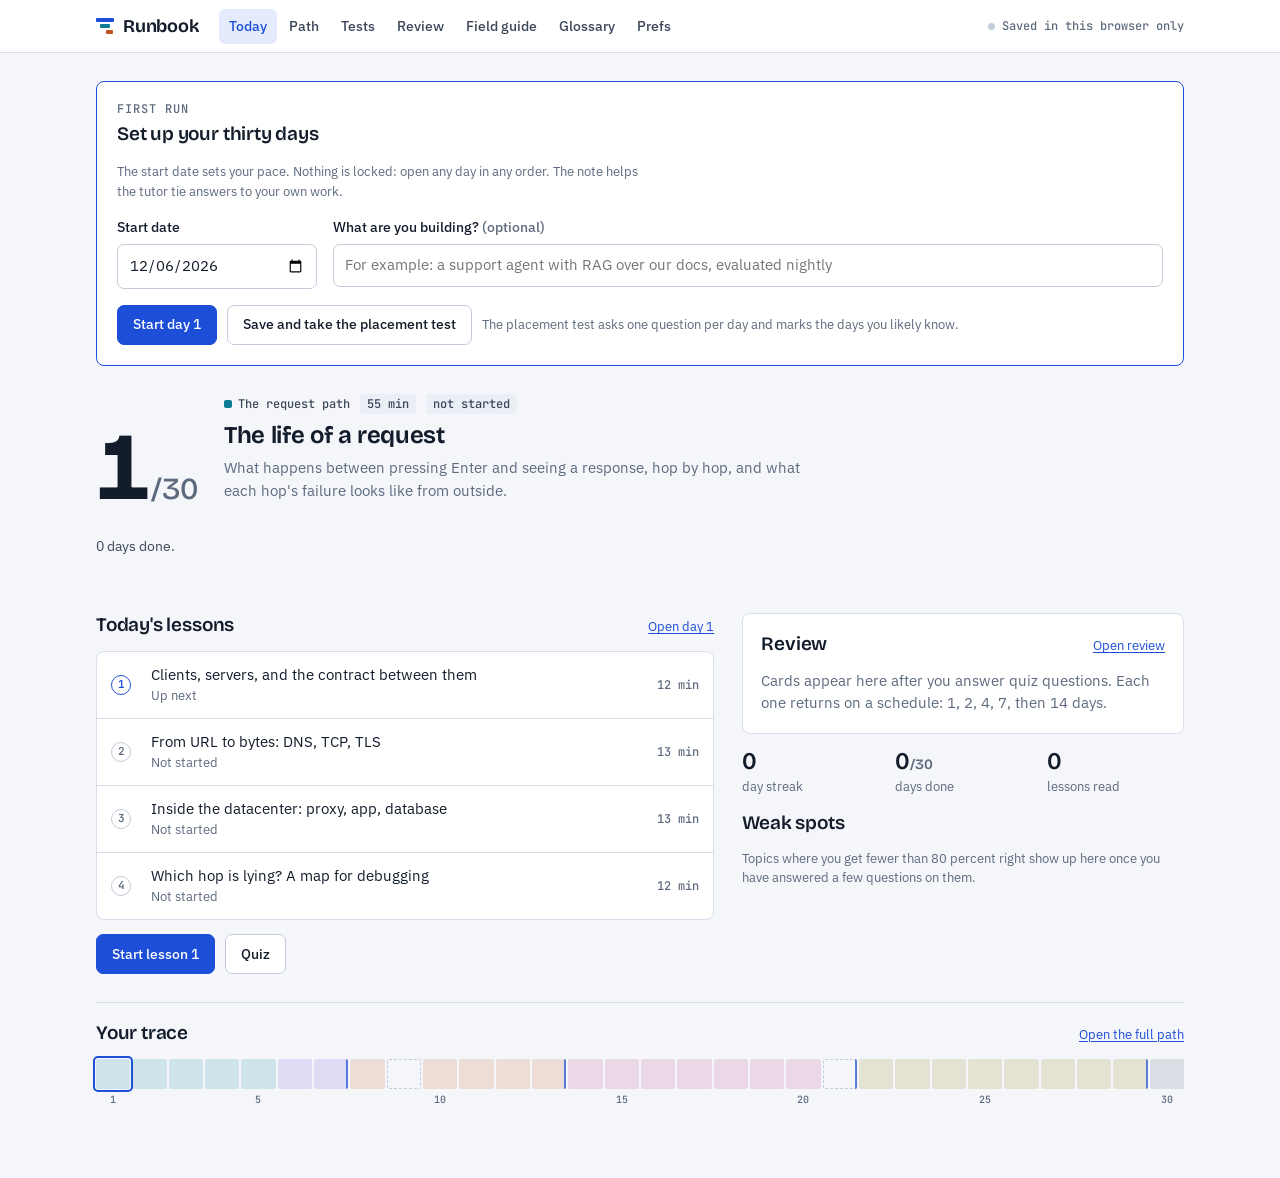
==== commit 8c131288: "Add app shell, more day content, and answer-key fixes The app shell builds to a single page with day" ====
--- a/runbook/preview.html
+++ b/runbook/preview.html
@@ -559,7 +559,7 @@
 </header>
 <main id="main" tabindex="-1"></main>
 <div class="sr-only" aria-live="polite" id="live"></div>
-<script type="application/json" id="curriculum">{"title":"Thirty-Day Backend Runbook","built":"2026-11-25T15:35:32.321Z","dev":true,"phases":[{"id":"p1","name":"The request path","from":1,"to":5,"blurb":"Follow one request from the browser to the database and back."},{"id":"p2","name":"Seeing and debugging","from":6,"to":7,"blurb":"A method for finding faults, and the signals that make it possible."},{"id":"p3","name":"Data and speed","from":8,"to":13,"blurb":"How state is stored, kept correct, and served fast."},{"id":"p4","name":"Trust, scale, ship","from":14,"to":21,"blurb":"Tests, security, queues, failure, design, and getting code to production."},{"id":"p5","name":"AI systems","from":22,"to":29,"blurb":"Models, LLM backends, retrieval, agents, evals, RL, and training infrastructure."},{"id":"p6","name":"Capstone","from":30,"to":30,"blurb":"Cross-domain incidents and the final exam."}],"checkpoints":[{"id":"c1","afterDay":7,"title":"Checkpoint 1","covers":"Days 1 to 7","from":1,"to":7,"count":20},{"id":"c2","afterDay":13,"title":"Checkpoint 2","covers":"Days 8 to 13","from":8,"to":13,"count":20},{"id":"c3","afterDay":21,"title":"Checkpoint 3","covers":"Days 14 to 21","from":14,"to":21,"count":20},{"id":"c4","afterDay":29,"title":"Checkpoint 4","covers":"Days 22 to 29","from":22,"to":29,"count":20},{"id":"final","afterDay":30,"title":"Final exam","covers":"All thirty days","from":1,"to":30,"count":40}],"days":[{"id":"d00","day":0,"phase":"p1","title":"Worked example: rate limiting","tagline":"A short sample day that uses every block and question type. Not part of the thirty days.","available":true,"minutes":20,"lessons":[{"id":"d00-l1","title":"How a rate limit decides","minutes":7},{"id":"d00-l2","title":"Reading a 429 and reacting to it","minutes":6}],"quizCount":6,"drillCount":1,"fieldGuideCount":3,"glossaryCount":4,"drills":[{"id":"d00-x1","title":"The eval that failed at 2 a.m."}],"example":true},{"id":"d01","day":1,"phase":"p1","title":"The life of a request","tagline":"What happens between pressing Enter and seeing a response, hop by hop, and what each hop's failure looks like from outside.","available":true,"minutes":55,"lessons":[{"id":"d01-l1","title":"Clients, servers, and the contract between them","minutes":12},{"id":"d01-l2","title":"From URL to bytes: DNS, TCP, TLS","minutes":13},{"id":"d01-l3","title":"Inside the datacenter: proxy, app, database","minutes":13},{"id":"d01-l4","title":"Which hop is lying? A map for debugging","minutes":12}],"quizCount":12,"drillCount":2,"fieldGuideCount":10,"glossaryCount":14,"drills":[{"id":"d01-x1","title":"The chat widget spins, then fails"},{"id":"d01-x2","title":"Some customers cannot reach Relay after the migration"}]},{"id":"d02","day":2,"phase":"p1","title":"HTTP, read fluently","tagline":"Methods, status codes, and headers as a diagnostic language you can read line by line.","available":true,"minutes":55,"lessons":[{"id":"d02-l1","title":"Anatomy of a request and a response","minutes":12},{"id":"d02-l2","title":"Methods, safety, and idempotency","minutes":13},{"id":"d02-l3","title":"Status codes tell you where the fault is","minutes":15},{"id":"d02-l4","title":"Headers, cookies, CORS, and HTTP versions","minutes":14}],"quizCount":12,"drillCount":2,"fieldGuideCount":9,"glossaryCount":14,"drills":[{"id":"d02-x1","title":"Six customers were refunded twice"},{"id":"d02-x2","title":"The widget works on one site and fails on another"}]},{"id":"d03","day":3,"phase":"p1","title":"Inside the server: concurrency and runtimes","tagline":"How one machine serves thousands of requests at once, and what each language trades to do it.","available":true,"minutes":58,"lessons":[{"id":"d03-l1","title":"What a server process does all day","minutes":14},{"id":"d03-l2","title":"Threads, event loops, and coroutines","minutes":14},{"id":"d03-l3","title":"CPU-bound vs I/O-bound, pools, and backpressure","minutes":15},{"id":"d03-l4","title":"Languages and runtimes: Python, Node, Go, Java, PHP","minutes":13}],"quizCount":12,"drillCount":2,"fieldGuideCount":9,"glossaryCount":14,"drills":[{"id":"d03-x1","title":"Everything got slow after a small change"},{"id":"d03-x2","title":"Chat fails with pool errors while Postgres is idle"}]},{"id":"d04","day":4,"phase":"p1","title":"API design: REST done properly","tagline":"Resources, pagination, errors, idempotency, and changing an API without breaking the clients that depend on it.","available":true,"minutes":55,"lessons":[{"id":"d04-l1","title":"Resources, verbs, and statelessness","minutes":13},{"id":"d04-l2","title":"Pagination, filtering, and error shapes","minutes":14},{"id":"d04-l3","title":"Idempotency keys, retries, and rate limits","minutes":14},{"id":"d04-l4","title":"Contracts and versioning","minutes":14}],"quizCount":12,"drillCount":2,"fieldGuideCount":9,"glossaryCount":12,"drills":[{"id":"d04-x1","title":"One tool call, two refunds"},{"id":"d04-x2","title":"The eval set that will not hold still"}]},{"id":"d05","day":5,"phase":"p1","title":"Beyond REST: GraphQL, gRPC, streaming, webhooks","tagline":"The other ways services talk, what each one breaks in its own way, and how to choose between them.","available":true,"minutes":55,"lessons":[{"id":"d05-l1","title":"GraphQL: the client chooses the shape","minutes":14},{"id":"d05-l2","title":"gRPC and protobuf: contracts between services","minutes":14},{"id":"d05-l3","title":"Real time: polling, SSE, WebSockets","minutes":14},{"id":"d05-l4","title":"Webhooks, and choosing a style","minutes":13}],"quizCount":12,"drillCount":2,"fieldGuideCount":9,"glossaryCount":12,"drills":[{"id":"d05-x1","title":"Answers that stop mid-sentence"},{"id":"d05-x2","title":"The refund that flips back to pending"}]},{"id":"d06","day":6,"phase":"p2","title":"Debugging as a method","tagline":"A repeatable loop for going from 'it is broken' to the line, config, or row that broke it, without guessing.","available":true,"minutes":60,"lessons":[{"id":"d06-l1","title":"The loop: observe, hypothesize, test, narrow","minutes":15},{"id":"d06-l2","title":"Reproduce and reduce","minutes":15},{"id":"d06-l3","title":"Bisecting everything","minutes":15},{"id":"d06-l4","title":"Reading errors and stack traces, and the traps","minutes":15}],"quizCount":12,"drillCount":2,"fieldGuideCount":9,"glossaryCount":12,"drills":[{"id":"d06-x1","title":"The order lookup that broke after the deploy"},{"id":"d06-x2","title":"One message in fifty disappears"}]},{"id":"d07","day":7,"phase":"p2","title":"Observability: logs, metrics, traces","tagline":"The three signals, what question each answers, and how to connect them when something breaks.","available":true,"minutes":56,"lessons":[{"id":"d07-l1","title":"Logs worth reading","minutes":11},{"id":"d07-l2","title":"Metrics and percentiles","minutes":11},{"id":"d07-l3","title":"Traces and spans","minutes":12},{"id":"d07-l4","title":"SLOs, alerts, and what to instrument first","minutes":12}],"quizCount":12,"drillCount":2,"fieldGuideCount":9,"glossaryCount":14,"drills":[{"id":"d07-x1","title":"Replies are slow, and the dashboard is green"},{"id":"d07-x2","title":"The refund email that never arrived"}]},{"id":"d08","day":8,"phase":"p3","title":"Data modeling and SQL","tagline":"Tables, keys, joins, and constraints: the shape of the data decides which bugs are possible.","available":true,"minutes":55,"lessons":[{"id":"d08-l1","title":"Tables, keys, and relationships","minutes":11},{"id":"d08-l2","title":"Joins and aggregations, conceptually","minutes":12},{"id":"d08-l3","title":"Normalize or denormalize, and constraints","minutes":11},{"id":"d08-l4","title":"Migrations and ORMs","minutes":11}],"quizCount":12,"drillCount":2,"fieldGuideCount":9,"glossaryCount":14,"drills":[{"id":"d08-x1","title":"Refunds doubled overnight"},{"id":"d08-x2","title":"The deploy that froze the API"}]},{"id":"d09","day":9,"phase":"p3","title":"Indexes and the query planner","tagline":"Why a query is slow, and how to read the database's own explanation.","available":false,"lessons":[{"id":"d09-l1","title":"Why a query is slow: scans","scope":"Sequential scan vs index scan, how row count changes everything, selectivity, why the same query is fast in development and slow in production."},{"id":"d09-l2","title":"Indexes: B-tree, composite, covering","scope":"A B-tree as a sorted lookup structure, column order in composite indexes, covering indexes, partial and unique indexes, the write and storage cost of each index."},{"id":"d09-l3","title":"Reading a query plan","scope":"EXPLAIN and EXPLAIN ANALYZE output read line by line: estimated vs actual rows, node types, where time goes, stale statistics."},{"id":"d09-l4","title":"The usual suspects: N+1, pools, long queries","scope":"N+1 queries from ORMs, missing index on a foreign key, SELECT *, unbounded result sets, connection pooling and PgBouncer, slow query logs, table bloat in one paragraph."}],"drills":[]},{"id":"d10","day":10,"phase":"p3","title":"Transactions and concurrency","tagline":"What the database promises when two things happen at once, what it does not, and how the gap shows up as wrong numbers.","available":true,"minutes":55,"lessons":[{"id":"d10-l1","title":"ACID and what a transaction promises","minutes":9},{"id":"d10-l2","title":"Isolation levels and their anomalies","minutes":11},{"id":"d10-l3","title":"Locks, MVCC, and deadlocks","minutes":11},{"id":"d10-l4","title":"Race conditions in application code","minutes":10}],"quizCount":12,"drillCount":2,"fieldGuideCount":8,"glossaryCount":14,"drills":[{"id":"d10-x1","title":"Store credit goes missing"},{"id":"d10-x2","title":"Refunds hang every afternoon"}]},{"id":"d11","day":11,"phase":"p3","title":"Beyond one database: NoSQL, replication, partitioning","tagline":"The other datastore families, and what changes once your data lives on more than one machine.","available":true,"minutes":55,"lessons":[{"id":"d11-l1","title":"The NoSQL families and what each optimizes","minutes":11},{"id":"d11-l2","title":"Replication and replica lag","minutes":11},{"id":"d11-l3","title":"Partitioning and sharding","minutes":10},{"id":"d11-l4","title":"Consistency models and choosing a store","minutes":10}],"quizCount":12,"drillCount":2,"fieldGuideCount":8,"glossaryCount":14,"drills":[{"id":"d11-x1","title":"The agent quotes the old address"},{"id":"d11-x2","title":"Two refunds vanished after the failover"}]},{"id":"d12","day":12,"phase":"p3","title":"Caching","tagline":"The fastest query is the one you never run, and the hardest bug to find is the one a cache is hiding.","available":true,"minutes":55,"lessons":[{"id":"d12-l1","title":"Layers of cache","minutes":11},{"id":"d12-l2","title":"Patterns: cache-aside, read-through, write-through, write-behind","minutes":10},{"id":"d12-l3","title":"Invalidation, TTLs, and stampedes","minutes":10},{"id":"d12-l4","title":"Redis vs Memcached, and when the cache is the bug","minutes":11}],"quizCount":12,"drillCount":2,"fieldGuideCount":9,"glossaryCount":13,"drills":[{"id":"d12-x1","title":"The agent insists the refund has not happened"},{"id":"d12-x2","title":"The database melts after every deploy"}]},{"id":"d13","day":13,"phase":"p3","title":"Performance: finding the bottleneck","tagline":"Measure first: latency, throughput, saturation, and the one resource that is holding everything back.","available":true,"minutes":60,"lessons":[{"id":"d13-l1","title":"Latency, throughput, and percentiles","minutes":13},{"id":"d13-l2","title":"Saturation and queues","minutes":14},{"id":"d13-l3","title":"Profiling and flame graphs","minutes":13},{"id":"d13-l4","title":"Load testing and capacity","minutes":12}],"quizCount":12,"drillCount":2,"fieldGuideCount":8,"glossaryCount":14,"drills":[{"id":"d13-x1","title":"Slow replies, idle CPU"},{"id":"d13-x2","title":"Some customers wait twenty seconds"}]},{"id":"d14","day":14,"phase":"p4","title":"Testing strategy","tagline":"What each kind of test can and cannot tell you, and why some tests lie.","available":true,"minutes":60,"lessons":[{"id":"d14-l1","title":"What each level of test buys you","minutes":14},{"id":"d14-l2","title":"Mocks, fakes, and the over-mocking trap","minutes":14},{"id":"d14-l3","title":"Flaky tests","minutes":15},{"id":"d14-l4","title":"Test data, coverage, and what to test first","minutes":12}],"quizCount":12,"drillCount":2,"fieldGuideCount":8,"glossaryCount":14,"drills":[{"id":"d14-x1","title":"The refund test that only fails sometimes"},{"id":"d14-x2","title":"Green suite, empty answers"}]},{"id":"d15","day":15,"phase":"p4","title":"Authentication","tagline":"How a server becomes confident about who is calling, and how to read the 401 when it is not.","available":true,"minutes":60,"lessons":[{"id":"d15-l1","title":"Proving identity: passwords and hashing","minutes":13},{"id":"d15-l2","title":"Sessions vs JWTs","minutes":15},{"id":"d15-l3","title":"OAuth2 and OpenID Connect","minutes":15},{"id":"d15-l4","title":"API keys, service-to-service auth, and debugging a 401","minutes":12}],"quizCount":12,"drillCount":2,"fieldGuideCount":9,"glossaryCount":14,"drills":[{"id":"d15-x1","title":"Refunds fail after an hour"},{"id":"d15-x2","title":"Staff sign-in broken on the new domain"}]},{"id":"d16","day":16,"phase":"p4","title":"Authorization and security","tagline":"Deciding what a caller may do, why the classic attacks work, and what to check when a review or a test turns one up.","available":true,"minutes":58,"lessons":[{"id":"d16-l1","title":"Authorization models and broken access control","minutes":12},{"id":"d16-l2","title":"The classic web attacks","minutes":13},{"id":"d16-l3","title":"Encryption, hashing, encoding, and TLS","minutes":12},{"id":"d16-l4","title":"Secrets, least privilege, and threat modeling","minutes":11}],"quizCount":12,"drillCount":2,"fieldGuideCount":9,"glossaryCount":14,"drills":[{"id":"d16-x1","title":"The chat showed someone else's order"},{"id":"d16-x2","title":"The LLM bill tripled overnight"}]},{"id":"d17","day":17,"phase":"p4","title":"Asynchronous processing: queues and streams","tagline":"Moving work out of the request, choosing between a job queue, RabbitMQ, and Kafka, and the failure modes that come with each.","available":true,"minutes":60,"lessons":[{"id":"d17-l1","title":"Why move work off the request","minutes":11},{"id":"d17-l2","title":"Job queues, brokers, and logs: RabbitMQ vs Kafka","minutes":14},{"id":"d17-l3","title":"Delivery guarantees, retries, and dead letters","minutes":14},{"id":"d17-l4","title":"Ordering, the outbox, and watching lag","minutes":12}],"quizCount":12,"drillCount":2,"fieldGuideCount":8,"glossaryCount":14,"drills":[{"id":"d17-x1","title":"Two refund confirmations, every afternoon"},{"id":"d17-x2","title":"Triage has stalled and the queue keeps growing"}]},{"id":"d18","day":18,"phase":"p4","title":"Distributed systems: how things fail","tagline":"Partial failure, and the small set of patterns that keep one slow service from taking everything down.","available":true,"minutes":60,"lessons":[{"id":"d18-l1","title":"Partial failure and the fallacies","minutes":11},{"id":"d18-l2","title":"Timeouts, retries, backoff, and jitter","minutes":14},{"id":"d18-l3","title":"Circuit breakers, bulkheads, and load shedding","minutes":14},{"id":"d18-l4","title":"Consistency across services","minutes":12}],"quizCount":12,"drillCount":2,"fieldGuideCount":9,"glossaryCount":14,"drills":[{"id":"d18-x1","title":"Everything is slow, and chat is failing first"},{"id":"d18-x2","title":"The rollback worked, but the outage did not end"}]},{"id":"d19","day":19,"phase":"p4","title":"System design: scaling and architecture","tagline":"Scaling up and out, balancing load, drawing service boundaries, and checking a design with numbers before it is built.","available":true,"minutes":55,"lessons":[{"id":"d19-l1","title":"Scaling up vs scaling out, and statelessness","minutes":12},{"id":"d19-l2","title":"Load balancing","minutes":13},{"id":"d19-l3","title":"Monolith, modular monolith, microservices","minutes":12},{"id":"d19-l4","title":"Walking through a design","minutes":15}],"quizCount":12,"drillCount":2,"fieldGuideCount":8,"glossaryCount":14,"drills":[{"id":"d19-x1","title":"Logged out at random after the scale-out"},{"id":"d19-x2","title":"One copy fails while its health check stays green"}]},{"id":"d20","day":20,"phase":"p4","title":"Shipping: Git, CI/CD, containers","tagline":"How a change travels from a laptop to a running service, and how to trace a running service back to the exact change.","available":true,"minutes":55,"lessons":[{"id":"d20-l1","title":"Git as a debugging tool","minutes":14},{"id":"d20-l2","title":"CI/CD pipelines","minutes":13},{"id":"d20-l3","title":"Containers and images","minutes":14},{"id":"d20-l4","title":"Config, environments, and reproducibility","minutes":12}],"quizCount":12,"drillCount":2,"fieldGuideCount":8,"glossaryCount":14,"drills":[{"id":"d20-x1","title":"Production cites last year's return policy"},{"id":"d20-x2","title":"Refunds capped at $50 by code nobody can find"}]},{"id":"d21","day":21,"phase":"p4","title":"Running in production: cloud, Kubernetes, releases","tagline":"Where the code runs, how new versions roll out safely, and what to do when one does not.","available":false,"lessons":[{"id":"d21-l1","title":"Cloud building blocks","scope":"Compute, storage, networking, managed databases; virtual machines vs containers vs serverless; regions and zones; infrastructure as code; cost as an engineering signal."},{"id":"d21-l2","title":"Kubernetes in concepts","scope":"Pods, deployments, services, ingress; liveness and readiness probes; requests and limits; reading OOMKilled, CrashLoopBackOff, and Pending; autoscaling."},{"id":"d21-l3","title":"Releases: rolling, blue-green, canary, flags","scope":"How each strategy limits blast radius, feature flags to separate deploy from release, database migrations during a rollout, backward compatibility between versions."},{"id":"d21-l4","title":"Incidents, rollbacks, and postmortems","scope":"Mitigate first, then diagnose; rollback vs fix forward; incident roles and timeline; blameless postmortems and action items."}],"drills":[]},{"id":"d22","day":22,"phase":"p5","title":"Machine learning fundamentals for engineers","tagline":"What a model is, how training works, and why ML bugs run without errors and still give wrong answers.","available":true,"minutes":58,"lessons":[{"id":"d22-l1","title":"Models, parameters, training vs inference","minutes":12},{"id":"d22-l2","title":"Loss, gradients, and optimization","minutes":12},{"id":"d22-l3","title":"Generalization: splits, overfitting, leakage","minutes":12},{"id":"d22-l4","title":"Metrics, and why ML bugs are silent","minutes":12}],"quizCount":12,"drillCount":2,"fieldGuideCount":9,"glossaryCount":14,"drills":[{"id":"d22-x1","title":"Refund tickets landing in the shipping queue"},{"id":"d22-x2","title":"The urgent flag that worked offline"}]},{"id":"d23","day":23,"phase":"p5","title":"Neural networks, transformers, and LLMs","tagline":"From layers and embeddings to why a language model answers the way it does, and why it sometimes answers wrong.","available":true,"minutes":58,"lessons":[{"id":"d23-l1","title":"From neurons to embeddings","minutes":12},{"id":"d23-l2","title":"Transformers and attention, conceptually","minutes":12},{"id":"d23-l3","title":"How an LLM is made","minutes":12},{"id":"d23-l4","title":"Generation: sampling, context, and hallucination","minutes":12}],"quizCount":12,"drillCount":2,"fieldGuideCount":8,"glossaryCount":14,"drills":[{"id":"d23-x1","title":"Relay gives two answers to the same refund question"},{"id":"d23-x2","title":"The rule Relay stopped following"}]},{"id":"d24","day":24,"phase":"p5","title":"The LLM application backend","tagline":"An LLM call is a slow, expensive, rate-limited, non-deterministic dependency. Build accordingly.","available":true,"minutes":60,"lessons":[{"id":"d24-l1","title":"Anatomy of an LLM call","minutes":12},{"id":"d24-l2","title":"Latency, streaming, and cost","minutes":13},{"id":"d24-l3","title":"Reliability: rate limits, retries, fallbacks, structured output","minutes":13},{"id":"d24-l4","title":"Prompt vs retrieval vs fine-tuning, and prompt management","minutes":12}],"quizCount":12,"drillCount":2,"fieldGuideCount":10,"glossaryCount":14,"drills":[{"id":"d24-x1","title":"The LLM bill tripled overnight"},{"id":"d24-x2","title":"Chat hangs, then fails, during a provider incident"}]},{"id":"d25","day":25,"phase":"p5","title":"Retrieval and RAG","tagline":"Giving a model the right documents, and telling a retrieval failure from a generation failure.","available":true,"minutes":55,"lessons":[{"id":"d25-l1","title":"Embeddings and vector search","minutes":12},{"id":"d25-l2","title":"The RAG pipeline","minutes":13},{"id":"d25-l3","title":"Debugging RAG: retrieval or generation?","minutes":14},{"id":"d25-l4","title":"Evaluating retrieval, and the alternatives","minutes":12}],"quizCount":12,"drillCount":2,"fieldGuideCount":9,"glossaryCount":14,"drills":[{"id":"d25-x1","title":"Relay quotes a return window that ended weeks ago"},{"id":"d25-x2","title":"More chunks, worse answers"}]},{"id":"d26","day":26,"phase":"p5","title":"Agents","tagline":"A model, tools, and a loop: how agents work and the specific ways they go wrong.","available":true,"minutes":58,"lessons":[{"id":"d26-l1","title":"The agent loop and tool calling","minutes":14},{"id":"d26-l2","title":"Context, memory, and state","minutes":14},{"id":"d26-l3","title":"Orchestration: workflows vs agents, multi-agent, MCP","minutes":14},{"id":"d26-l4","title":"Failure modes, safety, and reading a trajectory","minutes":15}],"quizCount":12,"drillCount":2,"fieldGuideCount":9,"glossaryCount":14,"drills":[{"id":"d26-x1","title":"Relay says orders do not exist"},{"id":"d26-x2","title":"One ticket cost forty times the median"}]},{"id":"d27","day":27,"phase":"p5","title":"Evaluating LLM and agent systems","tagline":"Evals are the tests of a non-deterministic system. Building them well is most of the job.","available":true,"minutes":60,"lessons":[{"id":"d27-l1","title":"Evals vs tests","minutes":13},{"id":"d27-l2","title":"Datasets and graders","minutes":15},{"id":"d27-l3","title":"Statistics for evals","minutes":15},{"id":"d27-l4","title":"Agent evals, online evals, and debugging an eval","minutes":15}],"quizCount":12,"drillCount":2,"fieldGuideCount":9,"glossaryCount":14,"drills":[{"id":"d27-x1","title":"The prompt that gained eight points"},{"id":"d27-x2","title":"Nine points down and nothing changed"}]},{"id":"d28","day":28,"phase":"p5","title":"Reinforcement learning","tagline":"Learning from reward: the loop, the algorithm families, and why the agent optimizes what you measured, bugs included.","available":true,"minutes":55,"lessons":[{"id":"d28-l1","title":"The RL loop: states, actions, rewards","minutes":13},{"id":"d28-l2","title":"Value, policy, and the algorithm families","minutes":13},{"id":"d28-l3","title":"Reward design and reward hacking","minutes":13},{"id":"d28-l4","title":"RL for LLMs and agents, and why runs are hard to debug","minutes":12}],"quizCount":12,"drillCount":2,"fieldGuideCount":9,"glossaryCount":14,"drills":[{"id":"d28-x1","title":"Reward went up, refunds went wrong"},{"id":"d28-x2","title":"The new shaping won by eleven points"}]},{"id":"d29","day":29,"phase":"p5","title":"Training and serving infrastructure","tagline":"Data pipelines, GPUs, checkpoints, and the signals that tell you a training run or a model server is healthy.","available":true,"minutes":55,"lessons":[{"id":"d29-l1","title":"The training pipeline end to end","minutes":13},{"id":"d29-l2","title":"Reading a training run","minutes":14},{"id":"d29-l3","title":"Serving models","minutes":13},{"id":"d29-l4","title":"MLOps: versioning, drift, and reproducibility","minutes":12}],"quizCount":12,"drillCount":2,"fieldGuideCount":10,"glossaryCount":14,"drills":[{"id":"d29-x1","title":"The fine-tune that recovered from NaN"},{"id":"d29-x2","title":"The summarizer is slow every morning at ten"}]},{"id":"d30","day":30,"phase":"p6","title":"Capstone: incidents across the whole stack","tagline":"Six incidents that cross layers, then the final exam.","available":false,"lessons":[{"id":"d30-l1","title":"The master map: from symptom to layer","scope":"A synthesis lesson. One decision procedure that starts from the symptom (error, slow, wrong, intermittent, costly) and narrows to a layer: network, HTTP, app runtime, database, cache, queue, dependency, deploy, model, retrieval, agent harness, eval."},{"id":"d30-l2","title":"The tradeoff ledger","scope":"A synthesis lesson. The recurring tradeoffs of the month side by side: consistency vs availability, latency vs throughput, simplicity vs flexibility, speed of change vs safety, cost vs quality, determinism vs capability."},{"id":"d30-l3","title":"Keeping the skill","scope":"A short lesson on practice after day 30: write postmortems for your own bugs, keep a debugging journal, read one incident report a week, turn each failure into a regression test or eval case."}],"drills":[]}]}</script>
+<script type="application/json" id="curriculum">{"title":"Thirty-Day Backend Runbook","built":"2026-11-25T15:37:32.642Z","dev":true,"phases":[{"id":"p1","name":"The request path","from":1,"to":5,"blurb":"Follow one request from the browser to the database and back."},{"id":"p2","name":"Seeing and debugging","from":6,"to":7,"blurb":"A method for finding faults, and the signals that make it possible."},{"id":"p3","name":"Data and speed","from":8,"to":13,"blurb":"How state is stored, kept correct, and served fast."},{"id":"p4","name":"Trust, scale, ship","from":14,"to":21,"blurb":"Tests, security, queues, failure, design, and getting code to production."},{"id":"p5","name":"AI systems","from":22,"to":29,"blurb":"Models, LLM backends, retrieval, agents, evals, RL, and training infrastructure."},{"id":"p6","name":"Capstone","from":30,"to":30,"blurb":"Cross-domain incidents and the final exam."}],"checkpoints":[{"id":"c1","afterDay":7,"title":"Checkpoint 1","covers":"Days 1 to 7","from":1,"to":7,"count":20},{"id":"c2","afterDay":13,"title":"Checkpoint 2","covers":"Days 8 to 13","from":8,"to":13,"count":20},{"id":"c3","afterDay":21,"title":"Checkpoint 3","covers":"Days 14 to 21","from":14,"to":21,"count":20},{"id":"c4","afterDay":29,"title":"Checkpoint 4","covers":"Days 22 to 29","from":22,"to":29,"count":20},{"id":"final","afterDay":30,"title":"Final exam","covers":"All thirty days","from":1,"to":30,"count":40}],"days":[{"id":"d00","day":0,"phase":"p1","title":"Worked example: rate limiting","tagline":"A short sample day that uses every block and question type. Not part of the thirty days.","available":true,"minutes":20,"lessons":[{"id":"d00-l1","title":"How a rate limit decides","minutes":7},{"id":"d00-l2","title":"Reading a 429 and reacting to it","minutes":6}],"quizCount":6,"drillCount":1,"fieldGuideCount":3,"glossaryCount":4,"drills":[{"id":"d00-x1","title":"The eval that failed at 2 a.m."}],"example":true},{"id":"d01","day":1,"phase":"p1","title":"The life of a request","tagline":"What happens between pressing Enter and seeing a response, hop by hop, and what each hop's failure looks like from outside.","available":true,"minutes":55,"lessons":[{"id":"d01-l1","title":"Clients, servers, and the contract between them","minutes":12},{"id":"d01-l2","title":"From URL to bytes: DNS, TCP, TLS","minutes":13},{"id":"d01-l3","title":"Inside the datacenter: proxy, app, database","minutes":13},{"id":"d01-l4","title":"Which hop is lying? A map for debugging","minutes":12}],"quizCount":12,"drillCount":2,"fieldGuideCount":10,"glossaryCount":14,"drills":[{"id":"d01-x1","title":"The chat widget spins, then fails"},{"id":"d01-x2","title":"Some customers cannot reach Relay after the migration"}]},{"id":"d02","day":2,"phase":"p1","title":"HTTP, read fluently","tagline":"Methods, status codes, and headers as a diagnostic language you can read line by line.","available":true,"minutes":55,"lessons":[{"id":"d02-l1","title":"Anatomy of a request and a response","minutes":12},{"id":"d02-l2","title":"Methods, safety, and idempotency","minutes":13},{"id":"d02-l3","title":"Status codes tell you where the fault is","minutes":15},{"id":"d02-l4","title":"Headers, cookies, CORS, and HTTP versions","minutes":14}],"quizCount":12,"drillCount":2,"fieldGuideCount":9,"glossaryCount":14,"drills":[{"id":"d02-x1","title":"Six customers were refunded twice"},{"id":"d02-x2","title":"The widget works on one site and fails on another"}]},{"id":"d03","day":3,"phase":"p1","title":"Inside the server: concurrency and runtimes","tagline":"How one machine serves thousands of requests at once, and what each language trades to do it.","available":true,"minutes":58,"lessons":[{"id":"d03-l1","title":"What a server process does all day","minutes":14},{"id":"d03-l2","title":"Threads, event loops, and coroutines","minutes":14},{"id":"d03-l3","title":"CPU-bound vs I/O-bound, pools, and backpressure","minutes":15},{"id":"d03-l4","title":"Languages and runtimes: Python, Node, Go, Java, PHP","minutes":13}],"quizCount":12,"drillCount":2,"fieldGuideCount":9,"glossaryCount":14,"drills":[{"id":"d03-x1","title":"Everything got slow after a small change"},{"id":"d03-x2","title":"Chat fails with pool errors while Postgres is idle"}]},{"id":"d04","day":4,"phase":"p1","title":"API design: REST done properly","tagline":"Resources, pagination, errors, idempotency, and changing an API without breaking the clients that depend on it.","available":true,"minutes":55,"lessons":[{"id":"d04-l1","title":"Resources, verbs, and statelessness","minutes":13},{"id":"d04-l2","title":"Pagination, filtering, and error shapes","minutes":14},{"id":"d04-l3","title":"Idempotency keys, retries, and rate limits","minutes":14},{"id":"d04-l4","title":"Contracts and versioning","minutes":14}],"quizCount":12,"drillCount":2,"fieldGuideCount":9,"glossaryCount":12,"drills":[{"id":"d04-x1","title":"One tool call, two refunds"},{"id":"d04-x2","title":"The eval set that will not hold still"}]},{"id":"d05","day":5,"phase":"p1","title":"Beyond REST: GraphQL, gRPC, streaming, webhooks","tagline":"The other ways services talk, what each one breaks in its own way, and how to choose between them.","available":true,"minutes":55,"lessons":[{"id":"d05-l1","title":"GraphQL: the client chooses the shape","minutes":14},{"id":"d05-l2","title":"gRPC and protobuf: contracts between services","minutes":14},{"id":"d05-l3","title":"Real time: polling, SSE, WebSockets","minutes":14},{"id":"d05-l4","title":"Webhooks, and choosing a style","minutes":13}],"quizCount":12,"drillCount":2,"fieldGuideCount":9,"glossaryCount":12,"drills":[{"id":"d05-x1","title":"Answers that stop mid-sentence"},{"id":"d05-x2","title":"The refund that flips back to pending"}]},{"id":"d06","day":6,"phase":"p2","title":"Debugging as a method","tagline":"A repeatable loop for going from 'it is broken' to the line, config, or row that broke it, without guessing.","available":true,"minutes":60,"lessons":[{"id":"d06-l1","title":"The loop: observe, hypothesize, test, narrow","minutes":15},{"id":"d06-l2","title":"Reproduce and reduce","minutes":15},{"id":"d06-l3","title":"Bisecting everything","minutes":15},{"id":"d06-l4","title":"Reading errors and stack traces, and the traps","minutes":15}],"quizCount":12,"drillCount":2,"fieldGuideCount":9,"glossaryCount":12,"drills":[{"id":"d06-x1","title":"The order lookup that broke after the deploy"},{"id":"d06-x2","title":"One message in fifty disappears"}]},{"id":"d07","day":7,"phase":"p2","title":"Observability: logs, metrics, traces","tagline":"The three signals, what question each answers, and how to connect them when something breaks.","available":true,"minutes":56,"lessons":[{"id":"d07-l1","title":"Logs worth reading","minutes":11},{"id":"d07-l2","title":"Metrics and percentiles","minutes":11},{"id":"d07-l3","title":"Traces and spans","minutes":12},{"id":"d07-l4","title":"SLOs, alerts, and what to instrument first","minutes":12}],"quizCount":12,"drillCount":2,"fieldGuideCount":9,"glossaryCount":14,"drills":[{"id":"d07-x1","title":"Replies are slow, and the dashboard is green"},{"id":"d07-x2","title":"The refund email that never arrived"}]},{"id":"d08","day":8,"phase":"p3","title":"Data modeling and SQL","tagline":"Tables, keys, joins, and constraints: the shape of the data decides which bugs are possible.","available":true,"minutes":55,"lessons":[{"id":"d08-l1","title":"Tables, keys, and relationships","minutes":11},{"id":"d08-l2","title":"Joins and aggregations, conceptually","minutes":12},{"id":"d08-l3","title":"Normalize or denormalize, and constraints","minutes":11},{"id":"d08-l4","title":"Migrations and ORMs","minutes":11}],"quizCount":12,"drillCount":2,"fieldGuideCount":9,"glossaryCount":14,"drills":[{"id":"d08-x1","title":"Refunds doubled overnight"},{"id":"d08-x2","title":"The deploy that froze the API"}]},{"id":"d09","day":9,"phase":"p3","title":"Indexes and the query planner","tagline":"Why a query is slow, and how to read the database's own explanation.","available":false,"lessons":[{"id":"d09-l1","title":"Why a query is slow: scans","scope":"Sequential scan vs index scan, how row count changes everything, selectivity, why the same query is fast in development and slow in production."},{"id":"d09-l2","title":"Indexes: B-tree, composite, covering","scope":"A B-tree as a sorted lookup structure, column order in composite indexes, covering indexes, partial and unique indexes, the write and storage cost of each index."},{"id":"d09-l3","title":"Reading a query plan","scope":"EXPLAIN and EXPLAIN ANALYZE output read line by line: estimated vs actual rows, node types, where time goes, stale statistics."},{"id":"d09-l4","title":"The usual suspects: N+1, pools, long queries","scope":"N+1 queries from ORMs, missing index on a foreign key, SELECT *, unbounded result sets, connection pooling and PgBouncer, slow query logs, table bloat in one paragraph."}],"drills":[]},{"id":"d10","day":10,"phase":"p3","title":"Transactions and concurrency","tagline":"What the database promises when two things happen at once, what it does not, and how the gap shows up as wrong numbers.","available":true,"minutes":55,"lessons":[{"id":"d10-l1","title":"ACID and what a transaction promises","minutes":9},{"id":"d10-l2","title":"Isolation levels and their anomalies","minutes":11},{"id":"d10-l3","title":"Locks, MVCC, and deadlocks","minutes":11},{"id":"d10-l4","title":"Race conditions in application code","minutes":10}],"quizCount":12,"drillCount":2,"fieldGuideCount":8,"glossaryCount":14,"drills":[{"id":"d10-x1","title":"Store credit goes missing"},{"id":"d10-x2","title":"Refunds hang every afternoon"}]},{"id":"d11","day":11,"phase":"p3","title":"Beyond one database: NoSQL, replication, partitioning","tagline":"The other datastore families, and what changes once your data lives on more than one machine.","available":true,"minutes":55,"lessons":[{"id":"d11-l1","title":"The NoSQL families and what each optimizes","minutes":11},{"id":"d11-l2","title":"Replication and replica lag","minutes":11},{"id":"d11-l3","title":"Partitioning and sharding","minutes":10},{"id":"d11-l4","title":"Consistency models and choosing a store","minutes":10}],"quizCount":12,"drillCount":2,"fieldGuideCount":8,"glossaryCount":14,"drills":[{"id":"d11-x1","title":"The agent quotes the old address"},{"id":"d11-x2","title":"Two refunds vanished after the failover"}]},{"id":"d12","day":12,"phase":"p3","title":"Caching","tagline":"The fastest query is the one you never run, and the hardest bug to find is the one a cache is hiding.","available":true,"minutes":55,"lessons":[{"id":"d12-l1","title":"Layers of cache","minutes":11},{"id":"d12-l2","title":"Patterns: cache-aside, read-through, write-through, write-behind","minutes":10},{"id":"d12-l3","title":"Invalidation, TTLs, and stampedes","minutes":10},{"id":"d12-l4","title":"Redis vs Memcached, and when the cache is the bug","minutes":11}],"quizCount":12,"drillCount":2,"fieldGuideCount":9,"glossaryCount":13,"drills":[{"id":"d12-x1","title":"The agent insists the refund has not happened"},{"id":"d12-x2","title":"The database melts after every deploy"}]},{"id":"d13","day":13,"phase":"p3","title":"Performance: finding the bottleneck","tagline":"Measure first: latency, throughput, saturation, and the one resource that is holding everything back.","available":true,"minutes":60,"lessons":[{"id":"d13-l1","title":"Latency, throughput, and percentiles","minutes":13},{"id":"d13-l2","title":"Saturation and queues","minutes":14},{"id":"d13-l3","title":"Profiling and flame graphs","minutes":13},{"id":"d13-l4","title":"Load testing and capacity","minutes":12}],"quizCount":12,"drillCount":2,"fieldGuideCount":8,"glossaryCount":14,"drills":[{"id":"d13-x1","title":"Slow replies, idle CPU"},{"id":"d13-x2","title":"Some customers wait twenty seconds"}]},{"id":"d14","day":14,"phase":"p4","title":"Testing strategy","tagline":"What each kind of test can and cannot tell you, and why some tests lie.","available":true,"minutes":60,"lessons":[{"id":"d14-l1","title":"What each level of test buys you","minutes":14},{"id":"d14-l2","title":"Mocks, fakes, and the over-mocking trap","minutes":14},{"id":"d14-l3","title":"Flaky tests","minutes":15},{"id":"d14-l4","title":"Test data, coverage, and what to test first","minutes":12}],"quizCount":12,"drillCount":2,"fieldGuideCount":8,"glossaryCount":14,"drills":[{"id":"d14-x1","title":"The refund test that only fails sometimes"},{"id":"d14-x2","title":"Green suite, empty answers"}]},{"id":"d15","day":15,"phase":"p4","title":"Authentication","tagline":"How a server becomes confident about who is calling, and how to read the 401 when it is not.","available":true,"minutes":60,"lessons":[{"id":"d15-l1","title":"Proving identity: passwords and hashing","minutes":13},{"id":"d15-l2","title":"Sessions vs JWTs","minutes":15},{"id":"d15-l3","title":"OAuth2 and OpenID Connect","minutes":15},{"id":"d15-l4","title":"API keys, service-to-service auth, and debugging a 401","minutes":12}],"quizCount":12,"drillCount":2,"fieldGuideCount":9,"glossaryCount":14,"drills":[{"id":"d15-x1","title":"Refunds fail after an hour"},{"id":"d15-x2","title":"Staff sign-in broken on the new domain"}]},{"id":"d16","day":16,"phase":"p4","title":"Authorization and security","tagline":"Deciding what a caller may do, why the classic attacks work, and what to check when a review or a test turns one up.","available":true,"minutes":58,"lessons":[{"id":"d16-l1","title":"Authorization models and broken access control","minutes":12},{"id":"d16-l2","title":"The classic web attacks","minutes":13},{"id":"d16-l3","title":"Encryption, hashing, encoding, and TLS","minutes":12},{"id":"d16-l4","title":"Secrets, least privilege, and threat modeling","minutes":11}],"quizCount":12,"drillCount":2,"fieldGuideCount":9,"glossaryCount":14,"drills":[{"id":"d16-x1","title":"The chat showed someone else's order"},{"id":"d16-x2","title":"The LLM bill tripled overnight"}]},{"id":"d17","day":17,"phase":"p4","title":"Asynchronous processing: queues and streams","tagline":"Moving work out of the request, choosing between a job queue, RabbitMQ, and Kafka, and the failure modes that come with each.","available":true,"minutes":60,"lessons":[{"id":"d17-l1","title":"Why move work off the request","minutes":11},{"id":"d17-l2","title":"Job queues, brokers, and logs: RabbitMQ vs Kafka","minutes":14},{"id":"d17-l3","title":"Delivery guarantees, retries, and dead letters","minutes":14},{"id":"d17-l4","title":"Ordering, the outbox, and watching lag","minutes":12}],"quizCount":12,"drillCount":2,"fieldGuideCount":8,"glossaryCount":14,"drills":[{"id":"d17-x1","title":"Two refund confirmations, every afternoon"},{"id":"d17-x2","title":"Triage has stalled and the queue keeps growing"}]},{"id":"d18","day":18,"phase":"p4","title":"Distributed systems: how things fail","tagline":"Partial failure, and the small set of patterns that keep one slow service from taking everything down.","available":true,"minutes":60,"lessons":[{"id":"d18-l1","title":"Partial failure and the fallacies","minutes":11},{"id":"d18-l2","title":"Timeouts, retries, backoff, and jitter","minutes":14},{"id":"d18-l3","title":"Circuit breakers, bulkheads, and load shedding","minutes":14},{"id":"d18-l4","title":"Consistency across services","minutes":12}],"quizCount":12,"drillCount":2,"fieldGuideCount":9,"glossaryCount":14,"drills":[{"id":"d18-x1","title":"Everything is slow, and chat is failing first"},{"id":"d18-x2","title":"The rollback worked, but the outage did not end"}]},{"id":"d19","day":19,"phase":"p4","title":"System design: scaling and architecture","tagline":"Scaling up and out, balancing load, drawing service boundaries, and checking a design with numbers before it is built.","available":true,"minutes":55,"lessons":[{"id":"d19-l1","title":"Scaling up vs scaling out, and statelessness","minutes":12},{"id":"d19-l2","title":"Load balancing","minutes":13},{"id":"d19-l3","title":"Monolith, modular monolith, microservices","minutes":12},{"id":"d19-l4","title":"Walking through a design","minutes":15}],"quizCount":12,"drillCount":2,"fieldGuideCount":8,"glossaryCount":14,"drills":[{"id":"d19-x1","title":"Logged out at random after the scale-out"},{"id":"d19-x2","title":"One copy fails while its health check stays green"}]},{"id":"d20","day":20,"phase":"p4","title":"Shipping: Git, CI/CD, containers","tagline":"How a change travels from a laptop to a running service, and how to trace a running service back to the exact change.","available":true,"minutes":55,"lessons":[{"id":"d20-l1","title":"Git as a debugging tool","minutes":14},{"id":"d20-l2","title":"CI/CD pipelines","minutes":13},{"id":"d20-l3","title":"Containers and images","minutes":14},{"id":"d20-l4","title":"Config, environments, and reproducibility","minutes":12}],"quizCount":12,"drillCount":2,"fieldGuideCount":8,"glossaryCount":14,"drills":[{"id":"d20-x1","title":"Production cites last year's return policy"},{"id":"d20-x2","title":"Refunds capped at $50 by code nobody can find"}]},{"id":"d21","day":21,"phase":"p4","title":"Running in production: cloud, Kubernetes, releases","tagline":"Where the code runs, how new versions roll out safely, and what to do when one does not.","available":false,"lessons":[{"id":"d21-l1","title":"Cloud building blocks","scope":"Compute, storage, networking, managed databases; virtual machines vs containers vs serverless; regions and zones; infrastructure as code; cost as an engineering signal."},{"id":"d21-l2","title":"Kubernetes in concepts","scope":"Pods, deployments, services, ingress; liveness and readiness probes; requests and limits; reading OOMKilled, CrashLoopBackOff, and Pending; autoscaling."},{"id":"d21-l3","title":"Releases: rolling, blue-green, canary, flags","scope":"How each strategy limits blast radius, feature flags to separate deploy from release, database migrations during a rollout, backward compatibility between versions."},{"id":"d21-l4","title":"Incidents, rollbacks, and postmortems","scope":"Mitigate first, then diagnose; rollback vs fix forward; incident roles and timeline; blameless postmortems and action items."}],"drills":[]},{"id":"d22","day":22,"phase":"p5","title":"Machine learning fundamentals for engineers","tagline":"What a model is, how training works, and why ML bugs run without errors and still give wrong answers.","available":true,"minutes":58,"lessons":[{"id":"d22-l1","title":"Models, parameters, training vs inference","minutes":12},{"id":"d22-l2","title":"Loss, gradients, and optimization","minutes":12},{"id":"d22-l3","title":"Generalization: splits, overfitting, leakage","minutes":12},{"id":"d22-l4","title":"Metrics, and why ML bugs are silent","minutes":12}],"quizCount":12,"drillCount":2,"fieldGuideCount":9,"glossaryCount":14,"drills":[{"id":"d22-x1","title":"Refund tickets landing in the shipping queue"},{"id":"d22-x2","title":"The urgent flag that worked offline"}]},{"id":"d23","day":23,"phase":"p5","title":"Neural networks, transformers, and LLMs","tagline":"From layers and embeddings to why a language model answers the way it does, and why it sometimes answers wrong.","available":true,"minutes":58,"lessons":[{"id":"d23-l1","title":"From neurons to embeddings","minutes":12},{"id":"d23-l2","title":"Transformers and attention, conceptually","minutes":12},{"id":"d23-l3","title":"How an LLM is made","minutes":12},{"id":"d23-l4","title":"Generation: sampling, context, and hallucination","minutes":12}],"quizCount":12,"drillCount":2,"fieldGuideCount":8,"glossaryCount":14,"drills":[{"id":"d23-x1","title":"Relay gives two answers to the same refund question"},{"id":"d23-x2","title":"The rule Relay stopped following"}]},{"id":"d24","day":24,"phase":"p5","title":"The LLM application backend","tagline":"An LLM call is a slow, expensive, rate-limited, non-deterministic dependency. Build accordingly.","available":true,"minutes":60,"lessons":[{"id":"d24-l1","title":"Anatomy of an LLM call","minutes":12},{"id":"d24-l2","title":"Latency, streaming, and cost","minutes":13},{"id":"d24-l3","title":"Reliability: rate limits, retries, fallbacks, structured output","minutes":13},{"id":"d24-l4","title":"Prompt vs retrieval vs fine-tuning, and prompt management","minutes":12}],"quizCount":12,"drillCount":2,"fieldGuideCount":10,"glossaryCount":14,"drills":[{"id":"d24-x1","title":"The LLM bill tripled overnight"},{"id":"d24-x2","title":"Chat hangs, then fails, during a provider incident"}]},{"id":"d25","day":25,"phase":"p5","title":"Retrieval and RAG","tagline":"Giving a model the right documents, and telling a retrieval failure from a generation failure.","available":true,"minutes":55,"lessons":[{"id":"d25-l1","title":"Embeddings and vector search","minutes":12},{"id":"d25-l2","title":"The RAG pipeline","minutes":13},{"id":"d25-l3","title":"Debugging RAG: retrieval or generation?","minutes":14},{"id":"d25-l4","title":"Evaluating retrieval, and the alternatives","minutes":12}],"quizCount":12,"drillCount":2,"fieldGuideCount":9,"glossaryCount":14,"drills":[{"id":"d25-x1","title":"Relay quotes a return window that ended weeks ago"},{"id":"d25-x2","title":"More chunks, worse answers"}]},{"id":"d26","day":26,"phase":"p5","title":"Agents","tagline":"A model, tools, and a loop: how agents work and the specific ways they go wrong.","available":true,"minutes":58,"lessons":[{"id":"d26-l1","title":"The agent loop and tool calling","minutes":14},{"id":"d26-l2","title":"Context, memory, and state","minutes":14},{"id":"d26-l3","title":"Orchestration: workflows vs agents, multi-agent, MCP","minutes":14},{"id":"d26-l4","title":"Failure modes, safety, and reading a trajectory","minutes":15}],"quizCount":12,"drillCount":2,"fieldGuideCount":9,"glossaryCount":14,"drills":[{"id":"d26-x1","title":"Relay says orders do not exist"},{"id":"d26-x2","title":"One ticket cost forty times the median"}]},{"id":"d27","day":27,"phase":"p5","title":"Evaluating LLM and agent systems","tagline":"Evals are the tests of a non-deterministic system. Building them well is most of the job.","available":true,"minutes":60,"lessons":[{"id":"d27-l1","title":"Evals vs tests","minutes":13},{"id":"d27-l2","title":"Datasets and graders","minutes":15},{"id":"d27-l3","title":"Statistics for evals","minutes":15},{"id":"d27-l4","title":"Agent evals, online evals, and debugging an eval","minutes":15}],"quizCount":12,"drillCount":2,"fieldGuideCount":9,"glossaryCount":14,"drills":[{"id":"d27-x1","title":"The prompt that gained eight points"},{"id":"d27-x2","title":"Nine points down and nothing changed"}]},{"id":"d28","day":28,"phase":"p5","title":"Reinforcement learning","tagline":"Learning from reward: the loop, the algorithm families, and why the agent optimizes what you measured, bugs included.","available":true,"minutes":55,"lessons":[{"id":"d28-l1","title":"The RL loop: states, actions, rewards","minutes":13},{"id":"d28-l2","title":"Value, policy, and the algorithm families","minutes":13},{"id":"d28-l3","title":"Reward design and reward hacking","minutes":13},{"id":"d28-l4","title":"RL for LLMs and agents, and why runs are hard to debug","minutes":12}],"quizCount":12,"drillCount":2,"fieldGuideCount":9,"glossaryCount":14,"drills":[{"id":"d28-x1","title":"Reward went up, refunds went wrong"},{"id":"d28-x2","title":"The new shaping won by eleven points"}]},{"id":"d29","day":29,"phase":"p5","title":"Training and serving infrastructure","tagline":"Data pipelines, GPUs, checkpoints, and the signals that tell you a training run or a model server is healthy.","available":true,"minutes":55,"lessons":[{"id":"d29-l1","title":"The training pipeline end to end","minutes":13},{"id":"d29-l2","title":"Reading a training run","minutes":14},{"id":"d29-l3","title":"Serving models","minutes":13},{"id":"d29-l4","title":"MLOps: versioning, drift, and reproducibility","minutes":12}],"quizCount":12,"drillCount":2,"fieldGuideCount":10,"glossaryCount":14,"drills":[{"id":"d29-x1","title":"The fine-tune that recovered from NaN"},{"id":"d29-x2","title":"The summarizer is slow every morning at ten"}]},{"id":"d30","day":30,"phase":"p6","title":"Capstone: incidents across the whole stack","tagline":"One map from symptom to layer, the tradeoffs that keep coming back, and six incidents where the obvious cause is wrong.","available":true,"minutes":60,"lessons":[{"id":"d30-l1","title":"The master map: from symptom to layer","minutes":14},{"id":"d30-l2","title":"The tradeoff ledger","minutes":12},{"id":"d30-l3","title":"Keeping the skill","minutes":10}],"quizCount":15,"drillCount":6,"fieldGuideCount":8,"glossaryCount":12,"drills":[{"id":"d30-x1","title":"Relay quotes last week's refund window"},{"id":"d30-x2","title":"The eval dropped the night the prompt changed"},{"id":"d30-x3","title":"Some customers were refunded twice"},{"id":"d30-x4","title":"The LLM bill tripled and nothing errored"},{"id":"d30-x5","title":"A burst of 502s during every deploy"},{"id":"d30-x6","title":"The agent keeps refunding an order it already refunded"}]}]}</script>
 <script>
 (function () {
 "use strict";
@@ -743,7 +743,7 @@
 
 const Sync = {
   kind: 'local', text: 'Saved in this browser only', detail: 'Progress is kept in this browser. Account sync is not available in this view.',
-  refs: null, loaded: {}, last: {}, writing: {}, dirty: {}, halted: false, retried: {},
+  refs: null, loaded: {}, last: {}, writing: {}, dirty: {}, halted: false, retried: {}, sent: {}, repeat: {},
   schedule: function () { /* replaced once sync starts */ },
   set: function (kind, text, detail) {
     this.kind = kind; this.text = text; this.detail = detail || '';
@@ -778,7 +778,7 @@
         const data = snap.exists ? snap.data() : null;
         if (!(snap.metadata && snap.metadata.fromCache)) {
           Sync.loaded[n] = true;
-          Sync.last[n] = data ? stableStr(data) : null;
+          Sync.last[n] = data ? canonPart(n, data) : null;
           if (Sync.loaded.progress && Sync.loaded.review) { clearTimeout(timer); if (!Sync.halted) Sync.set('synced', 'Synced to your Claude account', 'Progress follows you between devices signed in to this Claude account.'); }
         }
         if (data) {
@@ -800,6 +800,8 @@
   const o = Object.assign(f, data); o.review = {};
   return normalize(o);
 }
+/* The remote body in the same canonical form as docPart(S), so a store that drops nulls or empty maps cannot make every comparison differ. */
+function canonPart(name, data) { try { return stableStr(docPart(name, normalizePart(name, JSON.parse(JSON.stringify(data))))); } catch (e) { return stableStr(data); } }
 function syncError(err, name) {
   const code = (err && err.code) || 'unavailable';
   if (code === 'invalid_argument') { Sync.halted = true; Sync.set('paused', 'Sync paused', 'Your Claude account would not accept this save, so progress stays in this browser.'); }
@@ -816,10 +818,12 @@
     const body = docPart(n, S), ser = stableStr(body);
     if (ser === Sync.last[n]) continue;
     if (Sync.last[n] == null && partIsEmpty(n, S)) continue;
+    /* Never send the same body more than three times in a row, whatever the store reports back. */
+    if (ser === Sync.sent[n]) { Sync.repeat[n] = (Sync.repeat[n] || 0) + 1; if (Sync.repeat[n] > 2) continue; } else Sync.repeat[n] = 0;
     Sync.writing[n] = true;
     try {
       await Sync.refs[n].set(JSON.parse(JSON.stringify(body)));
-      Sync.last[n] = ser; Sync.retried[n] = false;
+      Sync.last[n] = ser; Sync.sent[n] = ser; Sync.retried[n] = false;
       if (!Sync.halted) Sync.set('synced', 'Synced to your Claude account', 'Progress follows you between devices signed in to this Claude account.');
     } catch (e) {
       const code = (e && e.code) || 'unavailable';
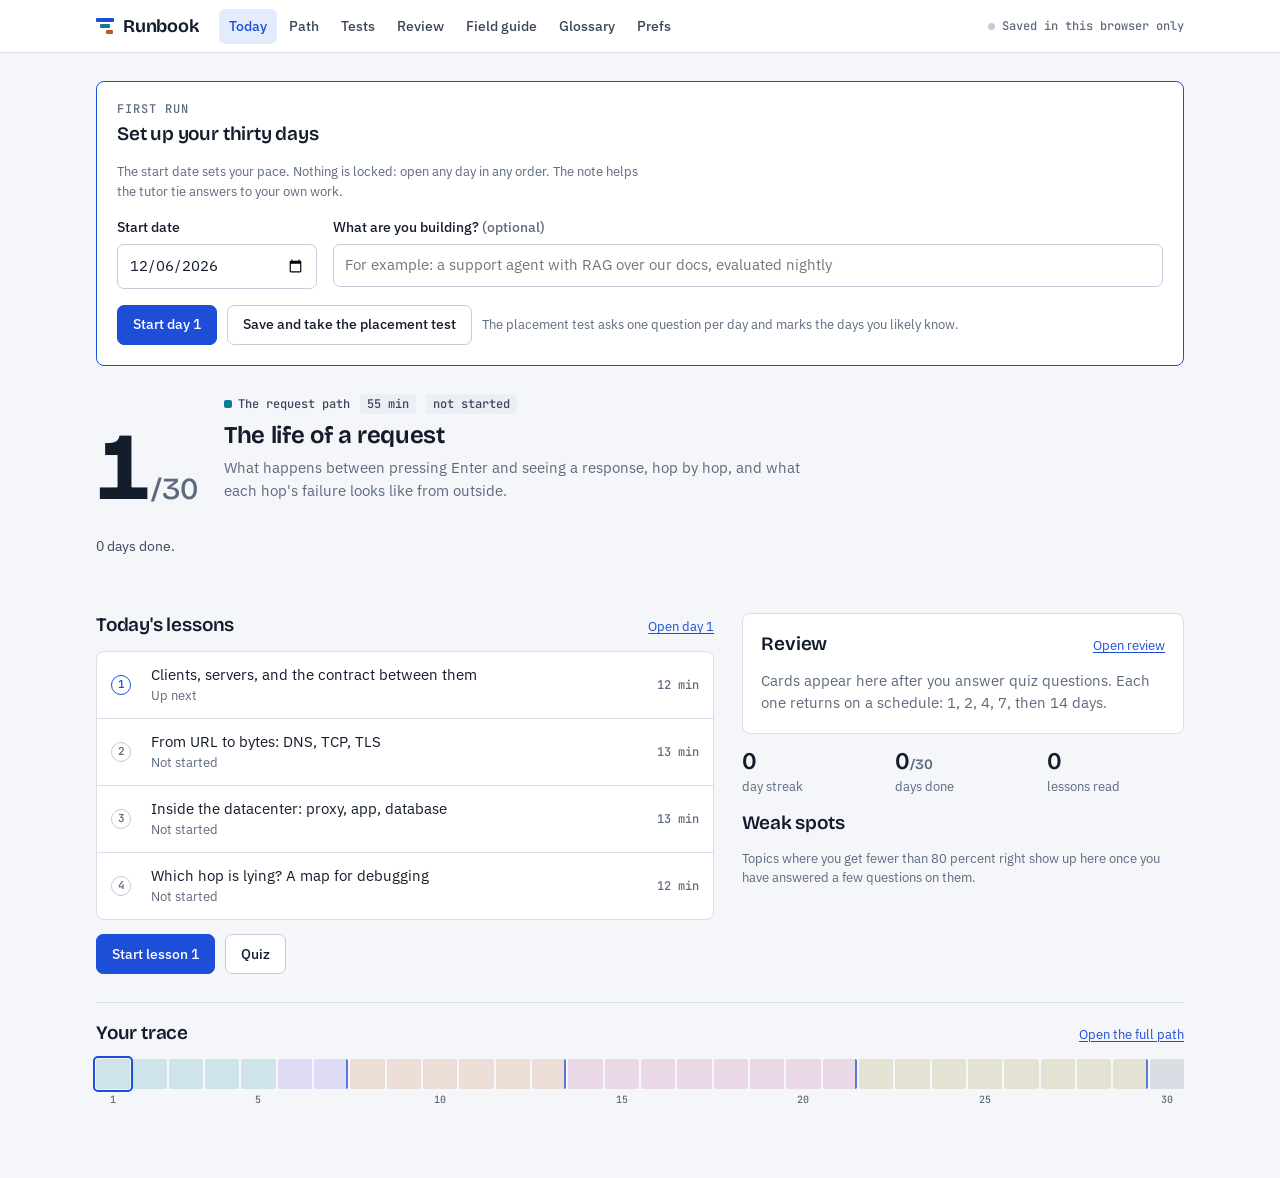
==== commit d71a2c06: "Complete all thirty days and publish the first build Co-Authored-By: Claude Fable 5.2 <noreply@anthr" ====
--- a/runbook/preview.html
+++ b/runbook/preview.html
@@ -202,7 +202,7 @@
   .trace-head, .tr { grid-template-columns: 38px minmax(0, 1fr) 112px; column-gap: 10px; padding: 0 12px; }
   .trace-head .th-stat, .tr .tstat { display: none; }
   .tr { min-height: 44px; }
-  .tr .tname { white-space: normal; line-height: 1.25; display: -webkit-box; -webkit-line-clamp: 2; -webkit-box-orient: vertical; margin-block: 6px; }
+  .tr .tname { white-space: normal; overflow: visible; line-height: 1.25; margin-block: 6px; }
   .span-label { display: none; }
   .axis span:not(.cp):not(.edge) { display: none; }
 }
@@ -559,7 +559,7 @@
 </header>
 <main id="main" tabindex="-1"></main>
 <div class="sr-only" aria-live="polite" id="live"></div>
-<script type="application/json" id="curriculum">{"title":"Thirty-Day Backend Runbook","built":"2026-11-25T15:37:32.642Z","dev":true,"phases":[{"id":"p1","name":"The request path","from":1,"to":5,"blurb":"Follow one request from the browser to the database and back."},{"id":"p2","name":"Seeing and debugging","from":6,"to":7,"blurb":"A method for finding faults, and the signals that make it possible."},{"id":"p3","name":"Data and speed","from":8,"to":13,"blurb":"How state is stored, kept correct, and served fast."},{"id":"p4","name":"Trust, scale, ship","from":14,"to":21,"blurb":"Tests, security, queues, failure, design, and getting code to production."},{"id":"p5","name":"AI systems","from":22,"to":29,"blurb":"Models, LLM backends, retrieval, agents, evals, RL, and training infrastructure."},{"id":"p6","name":"Capstone","from":30,"to":30,"blurb":"Cross-domain incidents and the final exam."}],"checkpoints":[{"id":"c1","afterDay":7,"title":"Checkpoint 1","covers":"Days 1 to 7","from":1,"to":7,"count":20},{"id":"c2","afterDay":13,"title":"Checkpoint 2","covers":"Days 8 to 13","from":8,"to":13,"count":20},{"id":"c3","afterDay":21,"title":"Checkpoint 3","covers":"Days 14 to 21","from":14,"to":21,"count":20},{"id":"c4","afterDay":29,"title":"Checkpoint 4","covers":"Days 22 to 29","from":22,"to":29,"count":20},{"id":"final","afterDay":30,"title":"Final exam","covers":"All thirty days","from":1,"to":30,"count":40}],"days":[{"id":"d00","day":0,"phase":"p1","title":"Worked example: rate limiting","tagline":"A short sample day that uses every block and question type. Not part of the thirty days.","available":true,"minutes":20,"lessons":[{"id":"d00-l1","title":"How a rate limit decides","minutes":7},{"id":"d00-l2","title":"Reading a 429 and reacting to it","minutes":6}],"quizCount":6,"drillCount":1,"fieldGuideCount":3,"glossaryCount":4,"drills":[{"id":"d00-x1","title":"The eval that failed at 2 a.m."}],"example":true},{"id":"d01","day":1,"phase":"p1","title":"The life of a request","tagline":"What happens between pressing Enter and seeing a response, hop by hop, and what each hop's failure looks like from outside.","available":true,"minutes":55,"lessons":[{"id":"d01-l1","title":"Clients, servers, and the contract between them","minutes":12},{"id":"d01-l2","title":"From URL to bytes: DNS, TCP, TLS","minutes":13},{"id":"d01-l3","title":"Inside the datacenter: proxy, app, database","minutes":13},{"id":"d01-l4","title":"Which hop is lying? A map for debugging","minutes":12}],"quizCount":12,"drillCount":2,"fieldGuideCount":10,"glossaryCount":14,"drills":[{"id":"d01-x1","title":"The chat widget spins, then fails"},{"id":"d01-x2","title":"Some customers cannot reach Relay after the migration"}]},{"id":"d02","day":2,"phase":"p1","title":"HTTP, read fluently","tagline":"Methods, status codes, and headers as a diagnostic language you can read line by line.","available":true,"minutes":55,"lessons":[{"id":"d02-l1","title":"Anatomy of a request and a response","minutes":12},{"id":"d02-l2","title":"Methods, safety, and idempotency","minutes":13},{"id":"d02-l3","title":"Status codes tell you where the fault is","minutes":15},{"id":"d02-l4","title":"Headers, cookies, CORS, and HTTP versions","minutes":14}],"quizCount":12,"drillCount":2,"fieldGuideCount":9,"glossaryCount":14,"drills":[{"id":"d02-x1","title":"Six customers were refunded twice"},{"id":"d02-x2","title":"The widget works on one site and fails on another"}]},{"id":"d03","day":3,"phase":"p1","title":"Inside the server: concurrency and runtimes","tagline":"How one machine serves thousands of requests at once, and what each language trades to do it.","available":true,"minutes":58,"lessons":[{"id":"d03-l1","title":"What a server process does all day","minutes":14},{"id":"d03-l2","title":"Threads, event loops, and coroutines","minutes":14},{"id":"d03-l3","title":"CPU-bound vs I/O-bound, pools, and backpressure","minutes":15},{"id":"d03-l4","title":"Languages and runtimes: Python, Node, Go, Java, PHP","minutes":13}],"quizCount":12,"drillCount":2,"fieldGuideCount":9,"glossaryCount":14,"drills":[{"id":"d03-x1","title":"Everything got slow after a small change"},{"id":"d03-x2","title":"Chat fails with pool errors while Postgres is idle"}]},{"id":"d04","day":4,"phase":"p1","title":"API design: REST done properly","tagline":"Resources, pagination, errors, idempotency, and changing an API without breaking the clients that depend on it.","available":true,"minutes":55,"lessons":[{"id":"d04-l1","title":"Resources, verbs, and statelessness","minutes":13},{"id":"d04-l2","title":"Pagination, filtering, and error shapes","minutes":14},{"id":"d04-l3","title":"Idempotency keys, retries, and rate limits","minutes":14},{"id":"d04-l4","title":"Contracts and versioning","minutes":14}],"quizCount":12,"drillCount":2,"fieldGuideCount":9,"glossaryCount":12,"drills":[{"id":"d04-x1","title":"One tool call, two refunds"},{"id":"d04-x2","title":"The eval set that will not hold still"}]},{"id":"d05","day":5,"phase":"p1","title":"Beyond REST: GraphQL, gRPC, streaming, webhooks","tagline":"The other ways services talk, what each one breaks in its own way, and how to choose between them.","available":true,"minutes":55,"lessons":[{"id":"d05-l1","title":"GraphQL: the client chooses the shape","minutes":14},{"id":"d05-l2","title":"gRPC and protobuf: contracts between services","minutes":14},{"id":"d05-l3","title":"Real time: polling, SSE, WebSockets","minutes":14},{"id":"d05-l4","title":"Webhooks, and choosing a style","minutes":13}],"quizCount":12,"drillCount":2,"fieldGuideCount":9,"glossaryCount":12,"drills":[{"id":"d05-x1","title":"Answers that stop mid-sentence"},{"id":"d05-x2","title":"The refund that flips back to pending"}]},{"id":"d06","day":6,"phase":"p2","title":"Debugging as a method","tagline":"A repeatable loop for going from 'it is broken' to the line, config, or row that broke it, without guessing.","available":true,"minutes":60,"lessons":[{"id":"d06-l1","title":"The loop: observe, hypothesize, test, narrow","minutes":15},{"id":"d06-l2","title":"Reproduce and reduce","minutes":15},{"id":"d06-l3","title":"Bisecting everything","minutes":15},{"id":"d06-l4","title":"Reading errors and stack traces, and the traps","minutes":15}],"quizCount":12,"drillCount":2,"fieldGuideCount":9,"glossaryCount":12,"drills":[{"id":"d06-x1","title":"The order lookup that broke after the deploy"},{"id":"d06-x2","title":"One message in fifty disappears"}]},{"id":"d07","day":7,"phase":"p2","title":"Observability: logs, metrics, traces","tagline":"The three signals, what question each answers, and how to connect them when something breaks.","available":true,"minutes":56,"lessons":[{"id":"d07-l1","title":"Logs worth reading","minutes":11},{"id":"d07-l2","title":"Metrics and percentiles","minutes":11},{"id":"d07-l3","title":"Traces and spans","minutes":12},{"id":"d07-l4","title":"SLOs, alerts, and what to instrument first","minutes":12}],"quizCount":12,"drillCount":2,"fieldGuideCount":9,"glossaryCount":14,"drills":[{"id":"d07-x1","title":"Replies are slow, and the dashboard is green"},{"id":"d07-x2","title":"The refund email that never arrived"}]},{"id":"d08","day":8,"phase":"p3","title":"Data modeling and SQL","tagline":"Tables, keys, joins, and constraints: the shape of the data decides which bugs are possible.","available":true,"minutes":55,"lessons":[{"id":"d08-l1","title":"Tables, keys, and relationships","minutes":11},{"id":"d08-l2","title":"Joins and aggregations, conceptually","minutes":12},{"id":"d08-l3","title":"Normalize or denormalize, and constraints","minutes":11},{"id":"d08-l4","title":"Migrations and ORMs","minutes":11}],"quizCount":12,"drillCount":2,"fieldGuideCount":9,"glossaryCount":14,"drills":[{"id":"d08-x1","title":"Refunds doubled overnight"},{"id":"d08-x2","title":"The deploy that froze the API"}]},{"id":"d09","day":9,"phase":"p3","title":"Indexes and the query planner","tagline":"Why a query is slow, and how to read the database's own explanation.","available":false,"lessons":[{"id":"d09-l1","title":"Why a query is slow: scans","scope":"Sequential scan vs index scan, how row count changes everything, selectivity, why the same query is fast in development and slow in production."},{"id":"d09-l2","title":"Indexes: B-tree, composite, covering","scope":"A B-tree as a sorted lookup structure, column order in composite indexes, covering indexes, partial and unique indexes, the write and storage cost of each index."},{"id":"d09-l3","title":"Reading a query plan","scope":"EXPLAIN and EXPLAIN ANALYZE output read line by line: estimated vs actual rows, node types, where time goes, stale statistics."},{"id":"d09-l4","title":"The usual suspects: N+1, pools, long queries","scope":"N+1 queries from ORMs, missing index on a foreign key, SELECT *, unbounded result sets, connection pooling and PgBouncer, slow query logs, table bloat in one paragraph."}],"drills":[]},{"id":"d10","day":10,"phase":"p3","title":"Transactions and concurrency","tagline":"What the database promises when two things happen at once, what it does not, and how the gap shows up as wrong numbers.","available":true,"minutes":55,"lessons":[{"id":"d10-l1","title":"ACID and what a transaction promises","minutes":9},{"id":"d10-l2","title":"Isolation levels and their anomalies","minutes":11},{"id":"d10-l3","title":"Locks, MVCC, and deadlocks","minutes":11},{"id":"d10-l4","title":"Race conditions in application code","minutes":10}],"quizCount":12,"drillCount":2,"fieldGuideCount":8,"glossaryCount":14,"drills":[{"id":"d10-x1","title":"Store credit goes missing"},{"id":"d10-x2","title":"Refunds hang every afternoon"}]},{"id":"d11","day":11,"phase":"p3","title":"Beyond one database: NoSQL, replication, partitioning","tagline":"The other datastore families, and what changes once your data lives on more than one machine.","available":true,"minutes":55,"lessons":[{"id":"d11-l1","title":"The NoSQL families and what each optimizes","minutes":11},{"id":"d11-l2","title":"Replication and replica lag","minutes":11},{"id":"d11-l3","title":"Partitioning and sharding","minutes":10},{"id":"d11-l4","title":"Consistency models and choosing a store","minutes":10}],"quizCount":12,"drillCount":2,"fieldGuideCount":8,"glossaryCount":14,"drills":[{"id":"d11-x1","title":"The agent quotes the old address"},{"id":"d11-x2","title":"Two refunds vanished after the failover"}]},{"id":"d12","day":12,"phase":"p3","title":"Caching","tagline":"The fastest query is the one you never run, and the hardest bug to find is the one a cache is hiding.","available":true,"minutes":55,"lessons":[{"id":"d12-l1","title":"Layers of cache","minutes":11},{"id":"d12-l2","title":"Patterns: cache-aside, read-through, write-through, write-behind","minutes":10},{"id":"d12-l3","title":"Invalidation, TTLs, and stampedes","minutes":10},{"id":"d12-l4","title":"Redis vs Memcached, and when the cache is the bug","minutes":11}],"quizCount":12,"drillCount":2,"fieldGuideCount":9,"glossaryCount":13,"drills":[{"id":"d12-x1","title":"The agent insists the refund has not happened"},{"id":"d12-x2","title":"The database melts after every deploy"}]},{"id":"d13","day":13,"phase":"p3","title":"Performance: finding the bottleneck","tagline":"Measure first: latency, throughput, saturation, and the one resource that is holding everything back.","available":true,"minutes":60,"lessons":[{"id":"d13-l1","title":"Latency, throughput, and percentiles","minutes":13},{"id":"d13-l2","title":"Saturation and queues","minutes":14},{"id":"d13-l3","title":"Profiling and flame graphs","minutes":13},{"id":"d13-l4","title":"Load testing and capacity","minutes":12}],"quizCount":12,"drillCount":2,"fieldGuideCount":8,"glossaryCount":14,"drills":[{"id":"d13-x1","title":"Slow replies, idle CPU"},{"id":"d13-x2","title":"Some customers wait twenty seconds"}]},{"id":"d14","day":14,"phase":"p4","title":"Testing strategy","tagline":"What each kind of test can and cannot tell you, and why some tests lie.","available":true,"minutes":60,"lessons":[{"id":"d14-l1","title":"What each level of test buys you","minutes":14},{"id":"d14-l2","title":"Mocks, fakes, and the over-mocking trap","minutes":14},{"id":"d14-l3","title":"Flaky tests","minutes":15},{"id":"d14-l4","title":"Test data, coverage, and what to test first","minutes":12}],"quizCount":12,"drillCount":2,"fieldGuideCount":8,"glossaryCount":14,"drills":[{"id":"d14-x1","title":"The refund test that only fails sometimes"},{"id":"d14-x2","title":"Green suite, empty answers"}]},{"id":"d15","day":15,"phase":"p4","title":"Authentication","tagline":"How a server becomes confident about who is calling, and how to read the 401 when it is not.","available":true,"minutes":60,"lessons":[{"id":"d15-l1","title":"Proving identity: passwords and hashing","minutes":13},{"id":"d15-l2","title":"Sessions vs JWTs","minutes":15},{"id":"d15-l3","title":"OAuth2 and OpenID Connect","minutes":15},{"id":"d15-l4","title":"API keys, service-to-service auth, and debugging a 401","minutes":12}],"quizCount":12,"drillCount":2,"fieldGuideCount":9,"glossaryCount":14,"drills":[{"id":"d15-x1","title":"Refunds fail after an hour"},{"id":"d15-x2","title":"Staff sign-in broken on the new domain"}]},{"id":"d16","day":16,"phase":"p4","title":"Authorization and security","tagline":"Deciding what a caller may do, why the classic attacks work, and what to check when a review or a test turns one up.","available":true,"minutes":58,"lessons":[{"id":"d16-l1","title":"Authorization models and broken access control","minutes":12},{"id":"d16-l2","title":"The classic web attacks","minutes":13},{"id":"d16-l3","title":"Encryption, hashing, encoding, and TLS","minutes":12},{"id":"d16-l4","title":"Secrets, least privilege, and threat modeling","minutes":11}],"quizCount":12,"drillCount":2,"fieldGuideCount":9,"glossaryCount":14,"drills":[{"id":"d16-x1","title":"The chat showed someone else's order"},{"id":"d16-x2","title":"The LLM bill tripled overnight"}]},{"id":"d17","day":17,"phase":"p4","title":"Asynchronous processing: queues and streams","tagline":"Moving work out of the request, choosing between a job queue, RabbitMQ, and Kafka, and the failure modes that come with each.","available":true,"minutes":60,"lessons":[{"id":"d17-l1","title":"Why move work off the request","minutes":11},{"id":"d17-l2","title":"Job queues, brokers, and logs: RabbitMQ vs Kafka","minutes":14},{"id":"d17-l3","title":"Delivery guarantees, retries, and dead letters","minutes":14},{"id":"d17-l4","title":"Ordering, the outbox, and watching lag","minutes":12}],"quizCount":12,"drillCount":2,"fieldGuideCount":8,"glossaryCount":14,"drills":[{"id":"d17-x1","title":"Two refund confirmations, every afternoon"},{"id":"d17-x2","title":"Triage has stalled and the queue keeps growing"}]},{"id":"d18","day":18,"phase":"p4","title":"Distributed systems: how things fail","tagline":"Partial failure, and the small set of patterns that keep one slow service from taking everything down.","available":true,"minutes":60,"lessons":[{"id":"d18-l1","title":"Partial failure and the fallacies","minutes":11},{"id":"d18-l2","title":"Timeouts, retries, backoff, and jitter","minutes":14},{"id":"d18-l3","title":"Circuit breakers, bulkheads, and load shedding","minutes":14},{"id":"d18-l4","title":"Consistency across services","minutes":12}],"quizCount":12,"drillCount":2,"fieldGuideCount":9,"glossaryCount":14,"drills":[{"id":"d18-x1","title":"Everything is slow, and chat is failing first"},{"id":"d18-x2","title":"The rollback worked, but the outage did not end"}]},{"id":"d19","day":19,"phase":"p4","title":"System design: scaling and architecture","tagline":"Scaling up and out, balancing load, drawing service boundaries, and checking a design with numbers before it is built.","available":true,"minutes":55,"lessons":[{"id":"d19-l1","title":"Scaling up vs scaling out, and statelessness","minutes":12},{"id":"d19-l2","title":"Load balancing","minutes":13},{"id":"d19-l3","title":"Monolith, modular monolith, microservices","minutes":12},{"id":"d19-l4","title":"Walking through a design","minutes":15}],"quizCount":12,"drillCount":2,"fieldGuideCount":8,"glossaryCount":14,"drills":[{"id":"d19-x1","title":"Logged out at random after the scale-out"},{"id":"d19-x2","title":"One copy fails while its health check stays green"}]},{"id":"d20","day":20,"phase":"p4","title":"Shipping: Git, CI/CD, containers","tagline":"How a change travels from a laptop to a running service, and how to trace a running service back to the exact change.","available":true,"minutes":55,"lessons":[{"id":"d20-l1","title":"Git as a debugging tool","minutes":14},{"id":"d20-l2","title":"CI/CD pipelines","minutes":13},{"id":"d20-l3","title":"Containers and images","minutes":14},{"id":"d20-l4","title":"Config, environments, and reproducibility","minutes":12}],"quizCount":12,"drillCount":2,"fieldGuideCount":8,"glossaryCount":14,"drills":[{"id":"d20-x1","title":"Production cites last year's return policy"},{"id":"d20-x2","title":"Refunds capped at $50 by code nobody can find"}]},{"id":"d21","day":21,"phase":"p4","title":"Running in production: cloud, Kubernetes, releases","tagline":"Where the code runs, how new versions roll out safely, and what to do when one does not.","available":false,"lessons":[{"id":"d21-l1","title":"Cloud building blocks","scope":"Compute, storage, networking, managed databases; virtual machines vs containers vs serverless; regions and zones; infrastructure as code; cost as an engineering signal."},{"id":"d21-l2","title":"Kubernetes in concepts","scope":"Pods, deployments, services, ingress; liveness and readiness probes; requests and limits; reading OOMKilled, CrashLoopBackOff, and Pending; autoscaling."},{"id":"d21-l3","title":"Releases: rolling, blue-green, canary, flags","scope":"How each strategy limits blast radius, feature flags to separate deploy from release, database migrations during a rollout, backward compatibility between versions."},{"id":"d21-l4","title":"Incidents, rollbacks, and postmortems","scope":"Mitigate first, then diagnose; rollback vs fix forward; incident roles and timeline; blameless postmortems and action items."}],"drills":[]},{"id":"d22","day":22,"phase":"p5","title":"Machine learning fundamentals for engineers","tagline":"What a model is, how training works, and why ML bugs run without errors and still give wrong answers.","available":true,"minutes":58,"lessons":[{"id":"d22-l1","title":"Models, parameters, training vs inference","minutes":12},{"id":"d22-l2","title":"Loss, gradients, and optimization","minutes":12},{"id":"d22-l3","title":"Generalization: splits, overfitting, leakage","minutes":12},{"id":"d22-l4","title":"Metrics, and why ML bugs are silent","minutes":12}],"quizCount":12,"drillCount":2,"fieldGuideCount":9,"glossaryCount":14,"drills":[{"id":"d22-x1","title":"Refund tickets landing in the shipping queue"},{"id":"d22-x2","title":"The urgent flag that worked offline"}]},{"id":"d23","day":23,"phase":"p5","title":"Neural networks, transformers, and LLMs","tagline":"From layers and embeddings to why a language model answers the way it does, and why it sometimes answers wrong.","available":true,"minutes":58,"lessons":[{"id":"d23-l1","title":"From neurons to embeddings","minutes":12},{"id":"d23-l2","title":"Transformers and attention, conceptually","minutes":12},{"id":"d23-l3","title":"How an LLM is made","minutes":12},{"id":"d23-l4","title":"Generation: sampling, context, and hallucination","minutes":12}],"quizCount":12,"drillCount":2,"fieldGuideCount":8,"glossaryCount":14,"drills":[{"id":"d23-x1","title":"Relay gives two answers to the same refund question"},{"id":"d23-x2","title":"The rule Relay stopped following"}]},{"id":"d24","day":24,"phase":"p5","title":"The LLM application backend","tagline":"An LLM call is a slow, expensive, rate-limited, non-deterministic dependency. Build accordingly.","available":true,"minutes":60,"lessons":[{"id":"d24-l1","title":"Anatomy of an LLM call","minutes":12},{"id":"d24-l2","title":"Latency, streaming, and cost","minutes":13},{"id":"d24-l3","title":"Reliability: rate limits, retries, fallbacks, structured output","minutes":13},{"id":"d24-l4","title":"Prompt vs retrieval vs fine-tuning, and prompt management","minutes":12}],"quizCount":12,"drillCount":2,"fieldGuideCount":10,"glossaryCount":14,"drills":[{"id":"d24-x1","title":"The LLM bill tripled overnight"},{"id":"d24-x2","title":"Chat hangs, then fails, during a provider incident"}]},{"id":"d25","day":25,"phase":"p5","title":"Retrieval and RAG","tagline":"Giving a model the right documents, and telling a retrieval failure from a generation failure.","available":true,"minutes":55,"lessons":[{"id":"d25-l1","title":"Embeddings and vector search","minutes":12},{"id":"d25-l2","title":"The RAG pipeline","minutes":13},{"id":"d25-l3","title":"Debugging RAG: retrieval or generation?","minutes":14},{"id":"d25-l4","title":"Evaluating retrieval, and the alternatives","minutes":12}],"quizCount":12,"drillCount":2,"fieldGuideCount":9,"glossaryCount":14,"drills":[{"id":"d25-x1","title":"Relay quotes a return window that ended weeks ago"},{"id":"d25-x2","title":"More chunks, worse answers"}]},{"id":"d26","day":26,"phase":"p5","title":"Agents","tagline":"A model, tools, and a loop: how agents work and the specific ways they go wrong.","available":true,"minutes":58,"lessons":[{"id":"d26-l1","title":"The agent loop and tool calling","minutes":14},{"id":"d26-l2","title":"Context, memory, and state","minutes":14},{"id":"d26-l3","title":"Orchestration: workflows vs agents, multi-agent, MCP","minutes":14},{"id":"d26-l4","title":"Failure modes, safety, and reading a trajectory","minutes":15}],"quizCount":12,"drillCount":2,"fieldGuideCount":9,"glossaryCount":14,"drills":[{"id":"d26-x1","title":"Relay says orders do not exist"},{"id":"d26-x2","title":"One ticket cost forty times the median"}]},{"id":"d27","day":27,"phase":"p5","title":"Evaluating LLM and agent systems","tagline":"Evals are the tests of a non-deterministic system. Building them well is most of the job.","available":true,"minutes":60,"lessons":[{"id":"d27-l1","title":"Evals vs tests","minutes":13},{"id":"d27-l2","title":"Datasets and graders","minutes":15},{"id":"d27-l3","title":"Statistics for evals","minutes":15},{"id":"d27-l4","title":"Agent evals, online evals, and debugging an eval","minutes":15}],"quizCount":12,"drillCount":2,"fieldGuideCount":9,"glossaryCount":14,"drills":[{"id":"d27-x1","title":"The prompt that gained eight points"},{"id":"d27-x2","title":"Nine points down and nothing changed"}]},{"id":"d28","day":28,"phase":"p5","title":"Reinforcement learning","tagline":"Learning from reward: the loop, the algorithm families, and why the agent optimizes what you measured, bugs included.","available":true,"minutes":55,"lessons":[{"id":"d28-l1","title":"The RL loop: states, actions, rewards","minutes":13},{"id":"d28-l2","title":"Value, policy, and the algorithm families","minutes":13},{"id":"d28-l3","title":"Reward design and reward hacking","minutes":13},{"id":"d28-l4","title":"RL for LLMs and agents, and why runs are hard to debug","minutes":12}],"quizCount":12,"drillCount":2,"fieldGuideCount":9,"glossaryCount":14,"drills":[{"id":"d28-x1","title":"Reward went up, refunds went wrong"},{"id":"d28-x2","title":"The new shaping won by eleven points"}]},{"id":"d29","day":29,"phase":"p5","title":"Training and serving infrastructure","tagline":"Data pipelines, GPUs, checkpoints, and the signals that tell you a training run or a model server is healthy.","available":true,"minutes":55,"lessons":[{"id":"d29-l1","title":"The training pipeline end to end","minutes":13},{"id":"d29-l2","title":"Reading a training run","minutes":14},{"id":"d29-l3","title":"Serving models","minutes":13},{"id":"d29-l4","title":"MLOps: versioning, drift, and reproducibility","minutes":12}],"quizCount":12,"drillCount":2,"fieldGuideCount":10,"glossaryCount":14,"drills":[{"id":"d29-x1","title":"The fine-tune that recovered from NaN"},{"id":"d29-x2","title":"The summarizer is slow every morning at ten"}]},{"id":"d30","day":30,"phase":"p6","title":"Capstone: incidents across the whole stack","tagline":"One map from symptom to layer, the tradeoffs that keep coming back, and six incidents where the obvious cause is wrong.","available":true,"minutes":60,"lessons":[{"id":"d30-l1","title":"The master map: from symptom to layer","minutes":14},{"id":"d30-l2","title":"The tradeoff ledger","minutes":12},{"id":"d30-l3","title":"Keeping the skill","minutes":10}],"quizCount":15,"drillCount":6,"fieldGuideCount":8,"glossaryCount":12,"drills":[{"id":"d30-x1","title":"Relay quotes last week's refund window"},{"id":"d30-x2","title":"The eval dropped the night the prompt changed"},{"id":"d30-x3","title":"Some customers were refunded twice"},{"id":"d30-x4","title":"The LLM bill tripled and nothing errored"},{"id":"d30-x5","title":"A burst of 502s during every deploy"},{"id":"d30-x6","title":"The agent keeps refunding an order it already refunded"}]}]}</script>
+<script type="application/json" id="curriculum">{"title":"Thirty-Day Backend Runbook","built":"2026-11-25T15:40:10.844Z","dev":false,"phases":[{"id":"p1","name":"The request path","from":1,"to":5,"blurb":"Follow one request from the browser to the database and back."},{"id":"p2","name":"Seeing and debugging","from":6,"to":7,"blurb":"A method for finding faults, and the signals that make it possible."},{"id":"p3","name":"Data and speed","from":8,"to":13,"blurb":"How state is stored, kept correct, and served fast."},{"id":"p4","name":"Trust, scale, ship","from":14,"to":21,"blurb":"Tests, security, queues, failure, design, and getting code to production."},{"id":"p5","name":"AI systems","from":22,"to":29,"blurb":"Models, LLM backends, retrieval, agents, evals, RL, and training infrastructure."},{"id":"p6","name":"Capstone","from":30,"to":30,"blurb":"Cross-domain incidents and the final exam."}],"checkpoints":[{"id":"c1","afterDay":7,"title":"Checkpoint 1","covers":"Days 1 to 7","from":1,"to":7,"count":20},{"id":"c2","afterDay":13,"title":"Checkpoint 2","covers":"Days 8 to 13","from":8,"to":13,"count":20},{"id":"c3","afterDay":21,"title":"Checkpoint 3","covers":"Days 14 to 21","from":14,"to":21,"count":20},{"id":"c4","afterDay":29,"title":"Checkpoint 4","covers":"Days 22 to 29","from":22,"to":29,"count":20},{"id":"final","afterDay":30,"title":"Final exam","covers":"All thirty days","from":1,"to":30,"count":40}],"days":[{"id":"d01","day":1,"phase":"p1","title":"The life of a request","tagline":"What happens between pressing Enter and seeing a response, hop by hop, and what each hop's failure looks like from outside.","available":true,"minutes":55,"lessons":[{"id":"d01-l1","title":"Clients, servers, and the contract between them","minutes":12},{"id":"d01-l2","title":"From URL to bytes: DNS, TCP, TLS","minutes":13},{"id":"d01-l3","title":"Inside the datacenter: proxy, app, database","minutes":13},{"id":"d01-l4","title":"Which hop is lying? A map for debugging","minutes":12}],"quizCount":12,"drillCount":2,"fieldGuideCount":10,"glossaryCount":14,"drills":[{"id":"d01-x1","title":"The chat widget spins, then fails"},{"id":"d01-x2","title":"Some customers cannot reach Relay after the migration"}]},{"id":"d02","day":2,"phase":"p1","title":"HTTP, read fluently","tagline":"Methods, status codes, and headers as a diagnostic language you can read line by line.","available":true,"minutes":55,"lessons":[{"id":"d02-l1","title":"Anatomy of a request and a response","minutes":12},{"id":"d02-l2","title":"Methods, safety, and idempotency","minutes":13},{"id":"d02-l3","title":"Status codes tell you where the fault is","minutes":15},{"id":"d02-l4","title":"Headers, cookies, CORS, and HTTP versions","minutes":14}],"quizCount":12,"drillCount":2,"fieldGuideCount":9,"glossaryCount":14,"drills":[{"id":"d02-x1","title":"Six customers were refunded twice"},{"id":"d02-x2","title":"The widget works on one site and fails on another"}]},{"id":"d03","day":3,"phase":"p1","title":"Inside the server: concurrency and runtimes","tagline":"How one machine serves thousands of requests at once, and what each language trades to do it.","available":true,"minutes":58,"lessons":[{"id":"d03-l1","title":"What a server process does all day","minutes":14},{"id":"d03-l2","title":"Threads, event loops, and coroutines","minutes":14},{"id":"d03-l3","title":"CPU-bound vs I/O-bound, pools, and backpressure","minutes":15},{"id":"d03-l4","title":"Languages and runtimes: Python, Node, Go, Java, PHP","minutes":13}],"quizCount":12,"drillCount":2,"fieldGuideCount":9,"glossaryCount":14,"drills":[{"id":"d03-x1","title":"Everything got slow after a small change"},{"id":"d03-x2","title":"Chat fails with pool errors while Postgres is idle"}]},{"id":"d04","day":4,"phase":"p1","title":"API design: REST done properly","tagline":"Resources, pagination, errors, idempotency, and changing an API without breaking the clients that depend on it.","available":true,"minutes":55,"lessons":[{"id":"d04-l1","title":"Resources, verbs, and statelessness","minutes":13},{"id":"d04-l2","title":"Pagination, filtering, and error shapes","minutes":14},{"id":"d04-l3","title":"Idempotency keys, retries, and rate limits","minutes":14},{"id":"d04-l4","title":"Contracts and versioning","minutes":14}],"quizCount":12,"drillCount":2,"fieldGuideCount":9,"glossaryCount":12,"drills":[{"id":"d04-x1","title":"One tool call, two refunds"},{"id":"d04-x2","title":"The eval set that will not hold still"}]},{"id":"d05","day":5,"phase":"p1","title":"Beyond REST: GraphQL, gRPC, streaming, webhooks","tagline":"The other ways services talk, what each one breaks in its own way, and how to choose between them.","available":true,"minutes":55,"lessons":[{"id":"d05-l1","title":"GraphQL: the client chooses the shape","minutes":14},{"id":"d05-l2","title":"gRPC and protobuf: contracts between services","minutes":14},{"id":"d05-l3","title":"Real time: polling, SSE, WebSockets","minutes":14},{"id":"d05-l4","title":"Webhooks, and choosing a style","minutes":13}],"quizCount":12,"drillCount":2,"fieldGuideCount":9,"glossaryCount":12,"drills":[{"id":"d05-x1","title":"Answers that stop mid-sentence"},{"id":"d05-x2","title":"The refund that flips back to pending"}]},{"id":"d06","day":6,"phase":"p2","title":"Debugging as a method","tagline":"A repeatable loop for going from 'it is broken' to the line, config, or row that broke it, without guessing.","available":true,"minutes":60,"lessons":[{"id":"d06-l1","title":"The loop: observe, hypothesize, test, narrow","minutes":15},{"id":"d06-l2","title":"Reproduce and reduce","minutes":15},{"id":"d06-l3","title":"Bisecting everything","minutes":15},{"id":"d06-l4","title":"Reading errors and stack traces, and the traps","minutes":15}],"quizCount":12,"drillCount":2,"fieldGuideCount":9,"glossaryCount":12,"drills":[{"id":"d06-x1","title":"The order lookup that broke after the deploy"},{"id":"d06-x2","title":"One message in fifty disappears"}]},{"id":"d07","day":7,"phase":"p2","title":"Observability: logs, metrics, traces","tagline":"The three signals, what question each answers, and how to connect them when something breaks.","available":true,"minutes":56,"lessons":[{"id":"d07-l1","title":"Logs worth reading","minutes":11},{"id":"d07-l2","title":"Metrics and percentiles","minutes":11},{"id":"d07-l3","title":"Traces and spans","minutes":12},{"id":"d07-l4","title":"SLOs, alerts, and what to instrument first","minutes":12}],"quizCount":12,"drillCount":2,"fieldGuideCount":9,"glossaryCount":14,"drills":[{"id":"d07-x1","title":"Replies are slow, and the dashboard is green"},{"id":"d07-x2","title":"The refund email that never arrived"}]},{"id":"d08","day":8,"phase":"p3","title":"Data modeling and SQL","tagline":"Tables, keys, joins, and constraints: the shape of the data decides which bugs are possible.","available":true,"minutes":55,"lessons":[{"id":"d08-l1","title":"Tables, keys, and relationships","minutes":11},{"id":"d08-l2","title":"Joins and aggregations, conceptually","minutes":12},{"id":"d08-l3","title":"Normalize or denormalize, and constraints","minutes":11},{"id":"d08-l4","title":"Migrations and ORMs","minutes":11}],"quizCount":12,"drillCount":2,"fieldGuideCount":9,"glossaryCount":14,"drills":[{"id":"d08-x1","title":"Refunds doubled overnight"},{"id":"d08-x2","title":"The deploy that froze the API"}]},{"id":"d09","day":9,"phase":"p3","title":"Indexes and the query planner","tagline":"Why a query is slow, and how to read the database's own explanation of what it did.","available":true,"minutes":56,"lessons":[{"id":"d09-l1","title":"Why a query is slow: scans","minutes":11},{"id":"d09-l2","title":"Indexes: B-tree, composite, covering","minutes":11},{"id":"d09-l3","title":"Reading a query plan","minutes":12},{"id":"d09-l4","title":"The usual suspects: N+1, pools, long queries","minutes":12}],"quizCount":12,"drillCount":2,"fieldGuideCount":8,"glossaryCount":14,"drills":[{"id":"d09-x1","title":"Ticket history times out for the biggest customers"},{"id":"d09-x2","title":"Too many clients after a scale-out"}]},{"id":"d10","day":10,"phase":"p3","title":"Transactions and concurrency","tagline":"What the database promises when two things happen at once, what it does not, and how the gap shows up as wrong numbers.","available":true,"minutes":55,"lessons":[{"id":"d10-l1","title":"ACID and what a transaction promises","minutes":9},{"id":"d10-l2","title":"Isolation levels and their anomalies","minutes":11},{"id":"d10-l3","title":"Locks, MVCC, and deadlocks","minutes":11},{"id":"d10-l4","title":"Race conditions in application code","minutes":10}],"quizCount":12,"drillCount":2,"fieldGuideCount":8,"glossaryCount":14,"drills":[{"id":"d10-x1","title":"Store credit goes missing"},{"id":"d10-x2","title":"Refunds hang every afternoon"}]},{"id":"d11","day":11,"phase":"p3","title":"Beyond one database: NoSQL, replication, partitioning","tagline":"The other datastore families, and what changes once your data lives on more than one machine.","available":true,"minutes":55,"lessons":[{"id":"d11-l1","title":"The NoSQL families and what each optimizes","minutes":11},{"id":"d11-l2","title":"Replication and replica lag","minutes":11},{"id":"d11-l3","title":"Partitioning and sharding","minutes":10},{"id":"d11-l4","title":"Consistency models and choosing a store","minutes":10}],"quizCount":12,"drillCount":2,"fieldGuideCount":8,"glossaryCount":14,"drills":[{"id":"d11-x1","title":"The agent quotes the old address"},{"id":"d11-x2","title":"Two refunds vanished after the failover"}]},{"id":"d12","day":12,"phase":"p3","title":"Caching","tagline":"The fastest query is the one you never run, and the hardest bug to find is the one a cache is hiding.","available":true,"minutes":55,"lessons":[{"id":"d12-l1","title":"Layers of cache","minutes":11},{"id":"d12-l2","title":"Patterns: cache-aside, read-through, write-through, write-behind","minutes":10},{"id":"d12-l3","title":"Invalidation, TTLs, and stampedes","minutes":10},{"id":"d12-l4","title":"Redis vs Memcached, and when the cache is the bug","minutes":11}],"quizCount":12,"drillCount":2,"fieldGuideCount":9,"glossaryCount":13,"drills":[{"id":"d12-x1","title":"The agent insists the refund has not happened"},{"id":"d12-x2","title":"The database melts after every deploy"}]},{"id":"d13","day":13,"phase":"p3","title":"Performance: finding the bottleneck","tagline":"Measure first: latency, throughput, saturation, and the one resource that is holding everything back.","available":true,"minutes":60,"lessons":[{"id":"d13-l1","title":"Latency, throughput, and percentiles","minutes":13},{"id":"d13-l2","title":"Saturation and queues","minutes":14},{"id":"d13-l3","title":"Profiling and flame graphs","minutes":13},{"id":"d13-l4","title":"Load testing and capacity","minutes":12}],"quizCount":12,"drillCount":2,"fieldGuideCount":8,"glossaryCount":14,"drills":[{"id":"d13-x1","title":"Slow replies, idle CPU"},{"id":"d13-x2","title":"Some customers wait twenty seconds"}]},{"id":"d14","day":14,"phase":"p4","title":"Testing strategy","tagline":"What each kind of test can and cannot tell you, and why some tests lie.","available":true,"minutes":60,"lessons":[{"id":"d14-l1","title":"What each level of test buys you","minutes":14},{"id":"d14-l2","title":"Mocks, fakes, and the over-mocking trap","minutes":14},{"id":"d14-l3","title":"Flaky tests","minutes":15},{"id":"d14-l4","title":"Test data, coverage, and what to test first","minutes":12}],"quizCount":12,"drillCount":2,"fieldGuideCount":8,"glossaryCount":14,"drills":[{"id":"d14-x1","title":"The refund test that only fails sometimes"},{"id":"d14-x2","title":"Green suite, empty answers"}]},{"id":"d15","day":15,"phase":"p4","title":"Authentication","tagline":"How a server becomes confident about who is calling, and how to read the 401 when it is not.","available":true,"minutes":60,"lessons":[{"id":"d15-l1","title":"Proving identity: passwords and hashing","minutes":13},{"id":"d15-l2","title":"Sessions vs JWTs","minutes":15},{"id":"d15-l3","title":"OAuth2 and OpenID Connect","minutes":15},{"id":"d15-l4","title":"API keys, service-to-service auth, and debugging a 401","minutes":12}],"quizCount":12,"drillCount":2,"fieldGuideCount":9,"glossaryCount":14,"drills":[{"id":"d15-x1","title":"Refunds fail after an hour"},{"id":"d15-x2","title":"Staff sign-in broken on the new domain"}]},{"id":"d16","day":16,"phase":"p4","title":"Authorization and security","tagline":"Deciding what a caller may do, why the classic attacks work, and what to check when a review or a test turns one up.","available":true,"minutes":58,"lessons":[{"id":"d16-l1","title":"Authorization models and broken access control","minutes":12},{"id":"d16-l2","title":"The classic web attacks","minutes":13},{"id":"d16-l3","title":"Encryption, hashing, encoding, and TLS","minutes":12},{"id":"d16-l4","title":"Secrets, least privilege, and threat modeling","minutes":11}],"quizCount":12,"drillCount":2,"fieldGuideCount":9,"glossaryCount":14,"drills":[{"id":"d16-x1","title":"The chat showed someone else's order"},{"id":"d16-x2","title":"The LLM bill tripled overnight"}]},{"id":"d17","day":17,"phase":"p4","title":"Asynchronous processing: queues and streams","tagline":"Moving work out of the request, choosing between a job queue, RabbitMQ, and Kafka, and the failure modes that come with each.","available":true,"minutes":60,"lessons":[{"id":"d17-l1","title":"Why move work off the request","minutes":11},{"id":"d17-l2","title":"Job queues, brokers, and logs: RabbitMQ vs Kafka","minutes":14},{"id":"d17-l3","title":"Delivery guarantees, retries, and dead letters","minutes":14},{"id":"d17-l4","title":"Ordering, the outbox, and watching lag","minutes":12}],"quizCount":12,"drillCount":2,"fieldGuideCount":8,"glossaryCount":14,"drills":[{"id":"d17-x1","title":"Two refund confirmations, every afternoon"},{"id":"d17-x2","title":"Triage has stalled and the queue keeps growing"}]},{"id":"d18","day":18,"phase":"p4","title":"Distributed systems: how things fail","tagline":"Partial failure, and the small set of patterns that keep one slow service from taking everything down.","available":true,"minutes":60,"lessons":[{"id":"d18-l1","title":"Partial failure and the fallacies","minutes":11},{"id":"d18-l2","title":"Timeouts, retries, backoff, and jitter","minutes":14},{"id":"d18-l3","title":"Circuit breakers, bulkheads, and load shedding","minutes":14},{"id":"d18-l4","title":"Consistency across services","minutes":12}],"quizCount":12,"drillCount":2,"fieldGuideCount":9,"glossaryCount":14,"drills":[{"id":"d18-x1","title":"Everything is slow, and chat is failing first"},{"id":"d18-x2","title":"The rollback worked, but the outage did not end"}]},{"id":"d19","day":19,"phase":"p4","title":"System design: scaling and architecture","tagline":"Scaling up and out, balancing load, drawing service boundaries, and checking a design with numbers before it is built.","available":true,"minutes":55,"lessons":[{"id":"d19-l1","title":"Scaling up vs scaling out, and statelessness","minutes":12},{"id":"d19-l2","title":"Load balancing","minutes":13},{"id":"d19-l3","title":"Monolith, modular monolith, microservices","minutes":12},{"id":"d19-l4","title":"Walking through a design","minutes":15}],"quizCount":12,"drillCount":2,"fieldGuideCount":8,"glossaryCount":14,"drills":[{"id":"d19-x1","title":"Logged out at random after the scale-out"},{"id":"d19-x2","title":"One copy fails while its health check stays green"}]},{"id":"d20","day":20,"phase":"p4","title":"Shipping: Git, CI/CD, containers","tagline":"How a change travels from a laptop to a running service, and how to trace a running service back to the exact change.","available":true,"minutes":55,"lessons":[{"id":"d20-l1","title":"Git as a debugging tool","minutes":14},{"id":"d20-l2","title":"CI/CD pipelines","minutes":13},{"id":"d20-l3","title":"Containers and images","minutes":14},{"id":"d20-l4","title":"Config, environments, and reproducibility","minutes":12}],"quizCount":12,"drillCount":2,"fieldGuideCount":8,"glossaryCount":14,"drills":[{"id":"d20-x1","title":"Production cites last year's return policy"},{"id":"d20-x2","title":"Refunds capped at $50 by code nobody can find"}]},{"id":"d21","day":21,"phase":"p4","title":"Running in production: cloud, Kubernetes, releases","tagline":"Where the code runs, how a new version rolls out without hurting users, and what to do when one does.","available":true,"minutes":58,"lessons":[{"id":"d21-l1","title":"Cloud building blocks","minutes":13},{"id":"d21-l2","title":"Kubernetes in concepts","minutes":15},{"id":"d21-l3","title":"Releases: rolling, blue-green, canary, flags","minutes":15},{"id":"d21-l4","title":"Incidents, rollbacks, and postmortems","minutes":12}],"quizCount":12,"drillCount":2,"fieldGuideCount":8,"glossaryCount":14,"drills":[{"id":"d21-x1","title":"A minute of 502s at every deploy"},{"id":"d21-x2","title":"Worker restarts every night"}]},{"id":"d22","day":22,"phase":"p5","title":"Machine learning fundamentals for engineers","tagline":"What a model is, how training works, and why ML bugs run without errors and still give wrong answers.","available":true,"minutes":58,"lessons":[{"id":"d22-l1","title":"Models, parameters, training vs inference","minutes":12},{"id":"d22-l2","title":"Loss, gradients, and optimization","minutes":12},{"id":"d22-l3","title":"Generalization: splits, overfitting, leakage","minutes":12},{"id":"d22-l4","title":"Metrics, and why ML bugs are silent","minutes":12}],"quizCount":12,"drillCount":2,"fieldGuideCount":9,"glossaryCount":14,"drills":[{"id":"d22-x1","title":"Refund tickets landing in the shipping queue"},{"id":"d22-x2","title":"The urgent flag that worked offline"}]},{"id":"d23","day":23,"phase":"p5","title":"Neural networks, transformers, and LLMs","tagline":"From layers and embeddings to why a language model answers the way it does, and why it sometimes answers wrong.","available":true,"minutes":58,"lessons":[{"id":"d23-l1","title":"From neurons to embeddings","minutes":12},{"id":"d23-l2","title":"Transformers and attention, conceptually","minutes":12},{"id":"d23-l3","title":"How an LLM is made","minutes":12},{"id":"d23-l4","title":"Generation: sampling, context, and hallucination","minutes":12}],"quizCount":12,"drillCount":2,"fieldGuideCount":8,"glossaryCount":14,"drills":[{"id":"d23-x1","title":"Relay gives two answers to the same refund question"},{"id":"d23-x2","title":"The rule Relay stopped following"}]},{"id":"d24","day":24,"phase":"p5","title":"The LLM application backend","tagline":"An LLM call is a slow, expensive, rate-limited, non-deterministic dependency. Build accordingly.","available":true,"minutes":60,"lessons":[{"id":"d24-l1","title":"Anatomy of an LLM call","minutes":12},{"id":"d24-l2","title":"Latency, streaming, and cost","minutes":13},{"id":"d24-l3","title":"Reliability: rate limits, retries, fallbacks, structured output","minutes":13},{"id":"d24-l4","title":"Prompt vs retrieval vs fine-tuning, and prompt management","minutes":12}],"quizCount":12,"drillCount":2,"fieldGuideCount":10,"glossaryCount":14,"drills":[{"id":"d24-x1","title":"The LLM bill tripled overnight"},{"id":"d24-x2","title":"Chat hangs, then fails, during a provider incident"}]},{"id":"d25","day":25,"phase":"p5","title":"Retrieval and RAG","tagline":"Giving a model the right documents, and telling a retrieval failure from a generation failure.","available":true,"minutes":55,"lessons":[{"id":"d25-l1","title":"Embeddings and vector search","minutes":12},{"id":"d25-l2","title":"The RAG pipeline","minutes":13},{"id":"d25-l3","title":"Debugging RAG: retrieval or generation?","minutes":14},{"id":"d25-l4","title":"Evaluating retrieval, and the alternatives","minutes":12}],"quizCount":12,"drillCount":2,"fieldGuideCount":9,"glossaryCount":14,"drills":[{"id":"d25-x1","title":"Relay quotes a return window that ended weeks ago"},{"id":"d25-x2","title":"More chunks, worse answers"}]},{"id":"d26","day":26,"phase":"p5","title":"Agents","tagline":"A model, tools, and a loop: how agents work and the specific ways they go wrong.","available":true,"minutes":58,"lessons":[{"id":"d26-l1","title":"The agent loop and tool calling","minutes":14},{"id":"d26-l2","title":"Context, memory, and state","minutes":14},{"id":"d26-l3","title":"Orchestration: workflows vs agents, multi-agent, MCP","minutes":14},{"id":"d26-l4","title":"Failure modes, safety, and reading a trajectory","minutes":15}],"quizCount":12,"drillCount":2,"fieldGuideCount":9,"glossaryCount":14,"drills":[{"id":"d26-x1","title":"Relay says orders do not exist"},{"id":"d26-x2","title":"One ticket cost forty times the median"}]},{"id":"d27","day":27,"phase":"p5","title":"Evaluating LLM and agent systems","tagline":"Evals are the tests of a non-deterministic system. Building them well is most of the job.","available":true,"minutes":60,"lessons":[{"id":"d27-l1","title":"Evals vs tests","minutes":13},{"id":"d27-l2","title":"Datasets and graders","minutes":15},{"id":"d27-l3","title":"Statistics for evals","minutes":15},{"id":"d27-l4","title":"Agent evals, online evals, and debugging an eval","minutes":15}],"quizCount":12,"drillCount":2,"fieldGuideCount":9,"glossaryCount":14,"drills":[{"id":"d27-x1","title":"The prompt that gained eight points"},{"id":"d27-x2","title":"Nine points down and nothing changed"}]},{"id":"d28","day":28,"phase":"p5","title":"Reinforcement learning","tagline":"Learning from reward: the loop, the algorithm families, and why the agent optimizes what you measured, bugs included.","available":true,"minutes":55,"lessons":[{"id":"d28-l1","title":"The RL loop: states, actions, rewards","minutes":13},{"id":"d28-l2","title":"Value, policy, and the algorithm families","minutes":13},{"id":"d28-l3","title":"Reward design and reward hacking","minutes":13},{"id":"d28-l4","title":"RL for LLMs and agents, and why runs are hard to debug","minutes":12}],"quizCount":12,"drillCount":2,"fieldGuideCount":9,"glossaryCount":14,"drills":[{"id":"d28-x1","title":"Reward went up, refunds went wrong"},{"id":"d28-x2","title":"The new shaping won by eleven points"}]},{"id":"d29","day":29,"phase":"p5","title":"Training and serving infrastructure","tagline":"Data pipelines, GPUs, checkpoints, and the signals that tell you a training run or a model server is healthy.","available":true,"minutes":55,"lessons":[{"id":"d29-l1","title":"The training pipeline end to end","minutes":13},{"id":"d29-l2","title":"Reading a training run","minutes":14},{"id":"d29-l3","title":"Serving models","minutes":13},{"id":"d29-l4","title":"MLOps: versioning, drift, and reproducibility","minutes":12}],"quizCount":12,"drillCount":2,"fieldGuideCount":10,"glossaryCount":14,"drills":[{"id":"d29-x1","title":"The fine-tune that recovered from NaN"},{"id":"d29-x2","title":"The summarizer is slow every morning at ten"}]},{"id":"d30","day":30,"phase":"p6","title":"Capstone: incidents across the whole stack","tagline":"One map from symptom to layer, the tradeoffs that keep coming back, and six incidents where the obvious cause is wrong.","available":true,"minutes":60,"lessons":[{"id":"d30-l1","title":"The master map: from symptom to layer","minutes":14},{"id":"d30-l2","title":"The tradeoff ledger","minutes":12},{"id":"d30-l3","title":"Keeping the skill","minutes":10}],"quizCount":15,"drillCount":6,"fieldGuideCount":8,"glossaryCount":12,"drills":[{"id":"d30-x1","title":"Relay quotes last week's refund window"},{"id":"d30-x2","title":"The eval dropped the night the prompt changed"},{"id":"d30-x3","title":"Some customers were refunded twice"},{"id":"d30-x4","title":"The LLM bill tripled and nothing errored"},{"id":"d30-x5","title":"A burst of 502s during every deploy"},{"id":"d30-x6","title":"The agent keeps refunding an order it already refunded"}]}]}</script>
 <script>
 (function () {
 "use strict";
@@ -1034,7 +1034,7 @@
     case 'check': {
       REG.checks[k] = b;
       return '<div class="inline-q blk" data-check="' + k + '"><div class="blk-cap" style="margin:0">Check yourself</div><div class="q">' + md(b.q) + '</div><div class="opts">' +
-        (b.options || []).map((o, i) => '<button type="button" class="opt" data-i="' + i + '"><span class="k">' + String.fromCharCode(65 + i) + '</span><span>' + md(o) + '</span></button>').join('') +
+        shuffledPerm((b.options || []).length).map((i, pos) => '<button type="button" class="opt" data-i="' + i + '"><span class="k">' + String.fromCharCode(65 + pos) + '</span><span>' + md(b.options[i]) + '</span></button>').join('') +
         '</div><div class="fbwrap" aria-live="polite"></div></div>';
     }
     case 'reveal':
@@ -1064,7 +1064,7 @@
       const box = co.closest('[data-check]'); if (box.dataset.done) return;
       const b = REG.checks[box.dataset.check]; const i = +co.dataset.i; const ok = i === b.answer;
       box.dataset.done = '1';
-      $$('.opt', box).forEach((o, j) => { o.setAttribute('aria-disabled', 'true'); if (j === b.answer) o.classList.add('right'); else if (j === i) o.classList.add('wrong'); else o.classList.add('dim'); });
+      $$('.opt', box).forEach((o) => { const j = +o.dataset.i; o.setAttribute('aria-disabled', 'true'); if (j === b.answer) o.classList.add('right'); else if (j === i) o.classList.add('wrong'); else o.classList.add('dim'); });
       $('.fbwrap', box).innerHTML = '<div class="fb ' + (ok ? 'ok' : 'bad') + '"><div class="fb-h"><span class="mark">' + (ok ? '&#10003;' : '&#215;') + '</span>' + (ok ? 'Correct' : 'Not quite') + '</div><div>' + md(b.explain) + '</div></div>';
       announce((ok ? 'Correct. ' : 'Not quite. ') + plain(b.explain));
       return;
